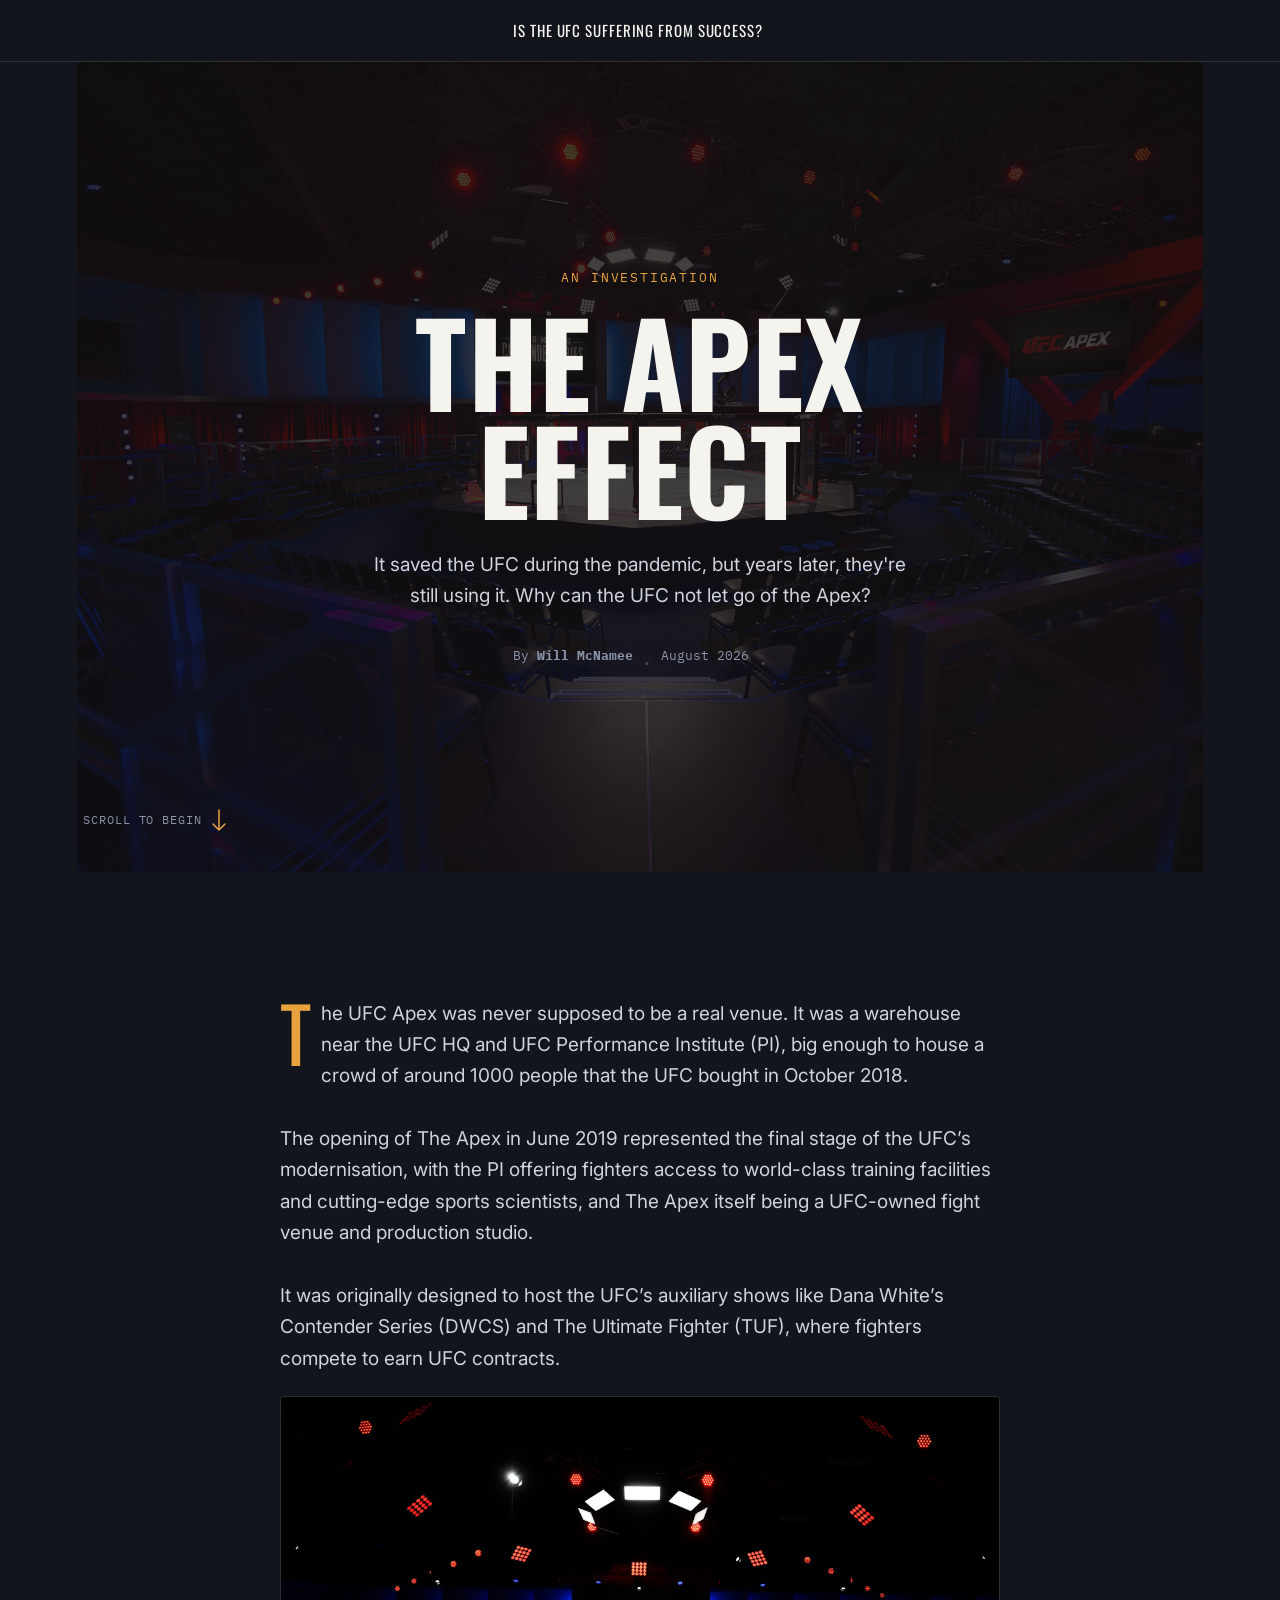
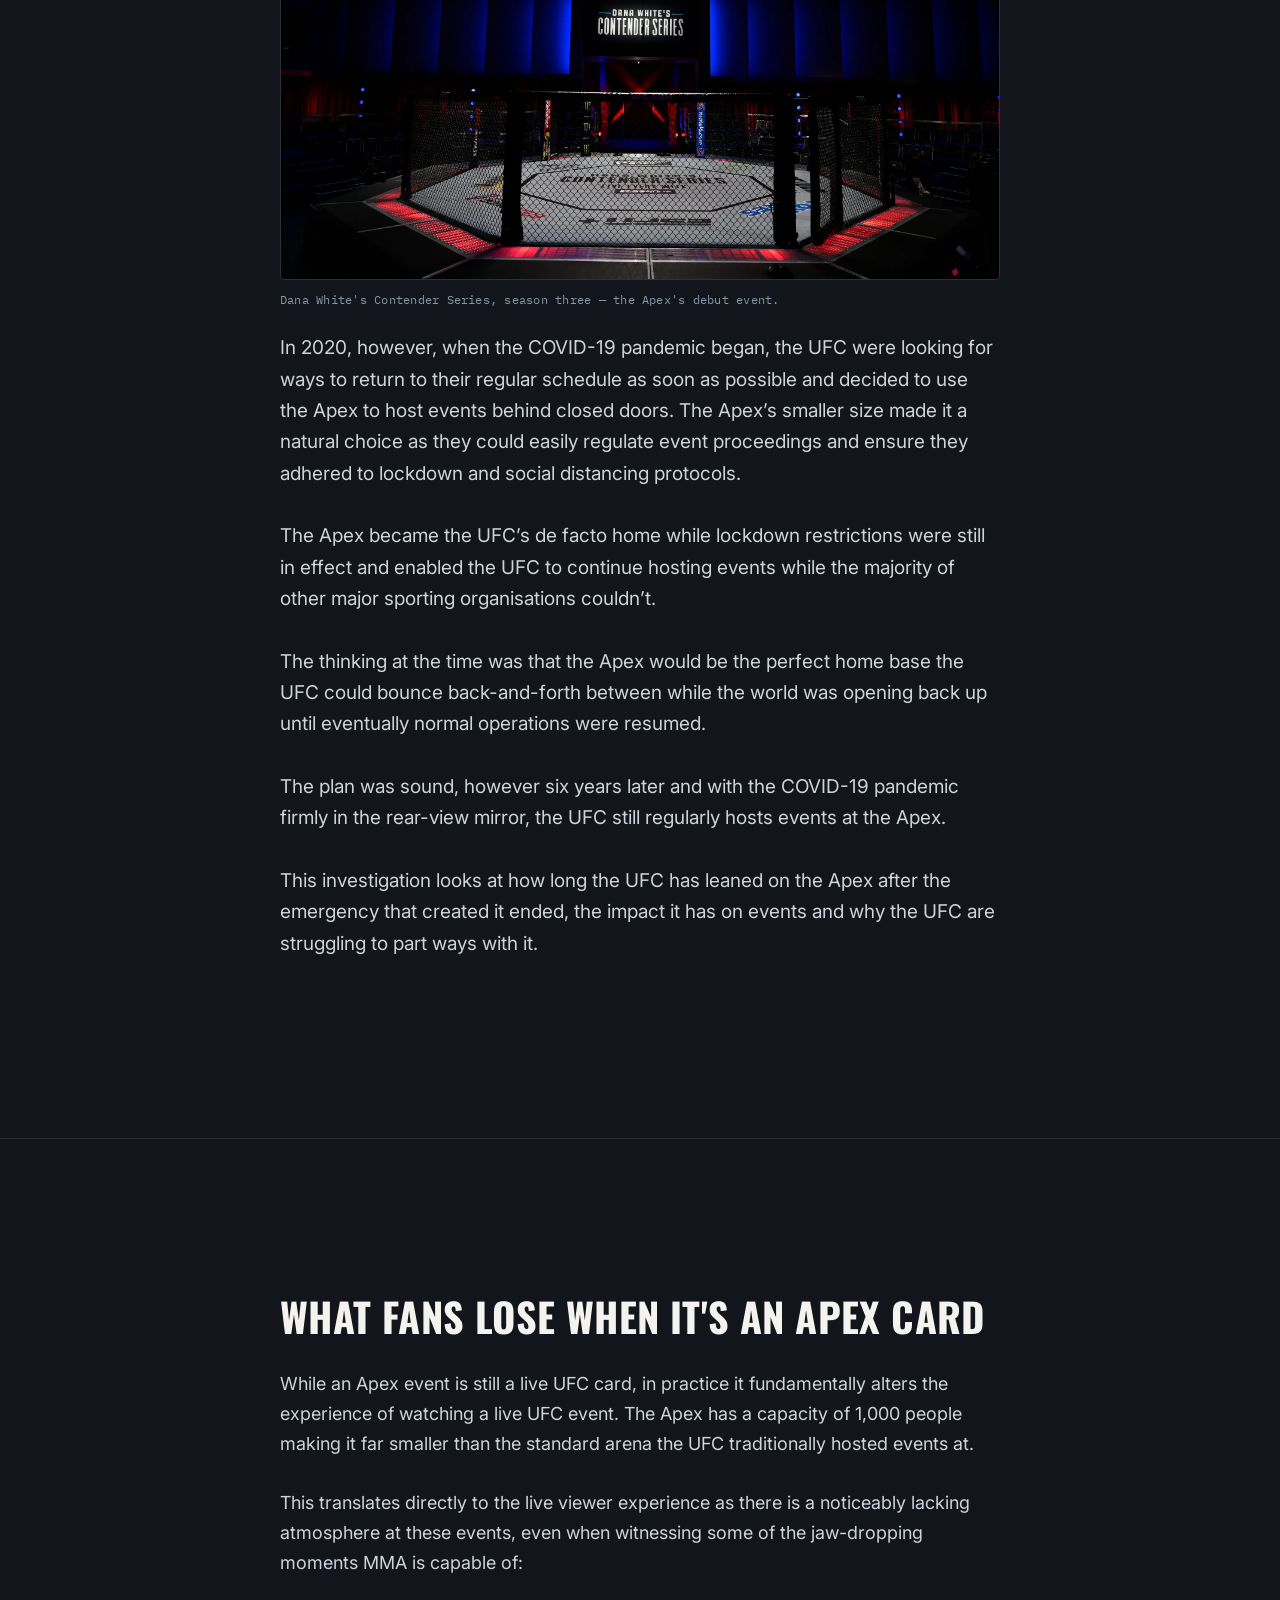
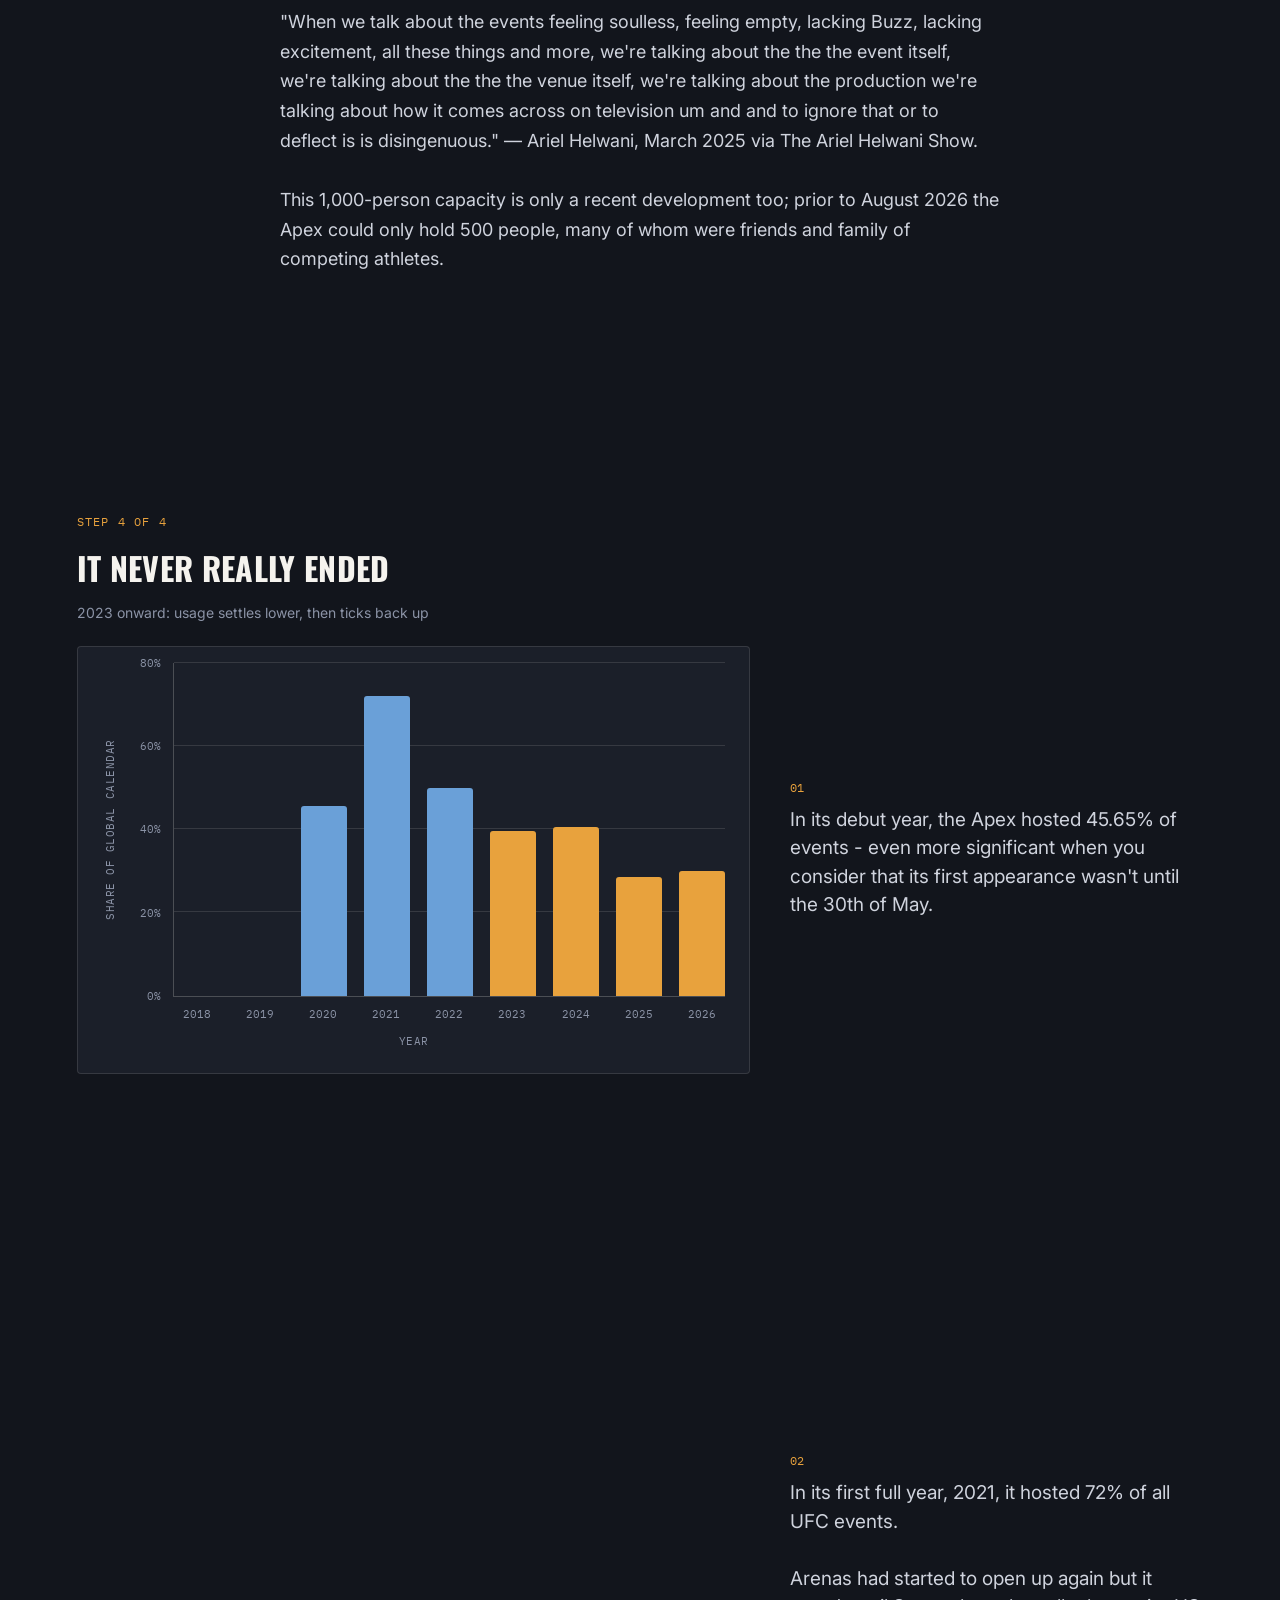
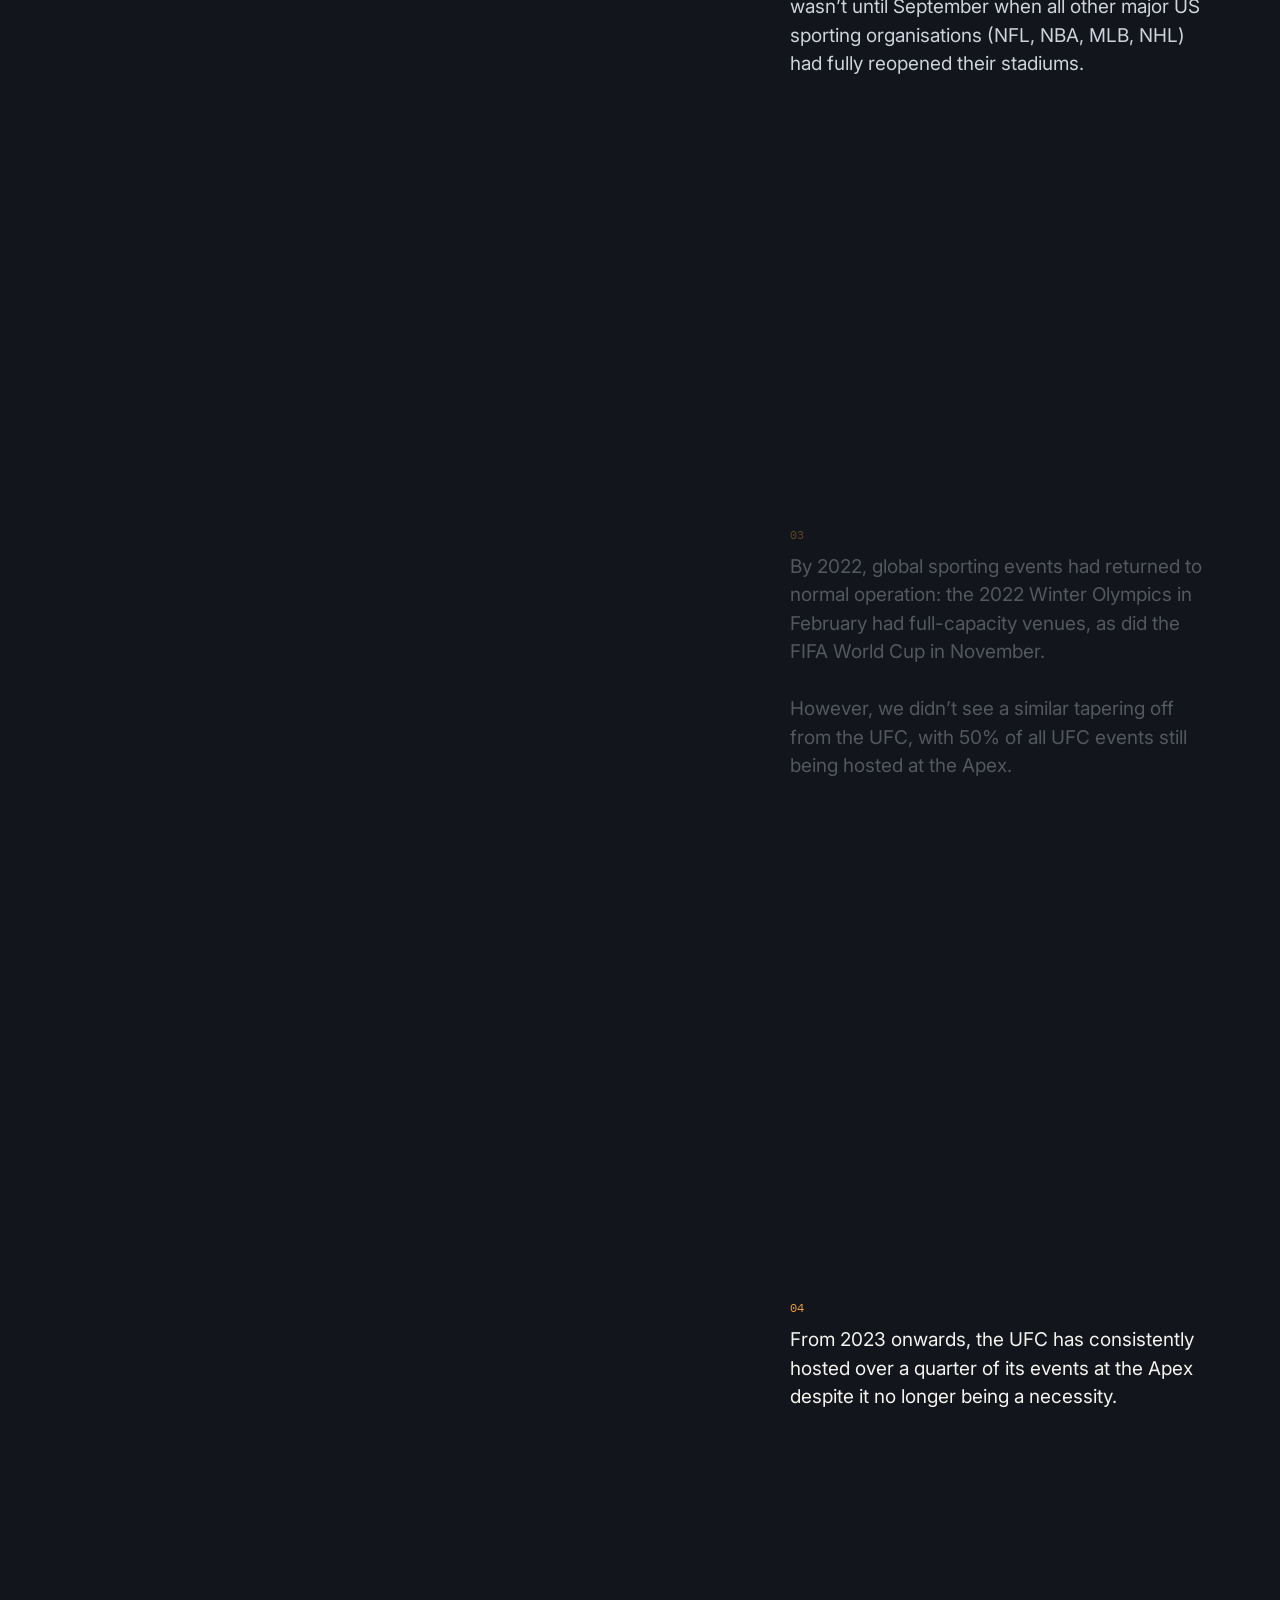
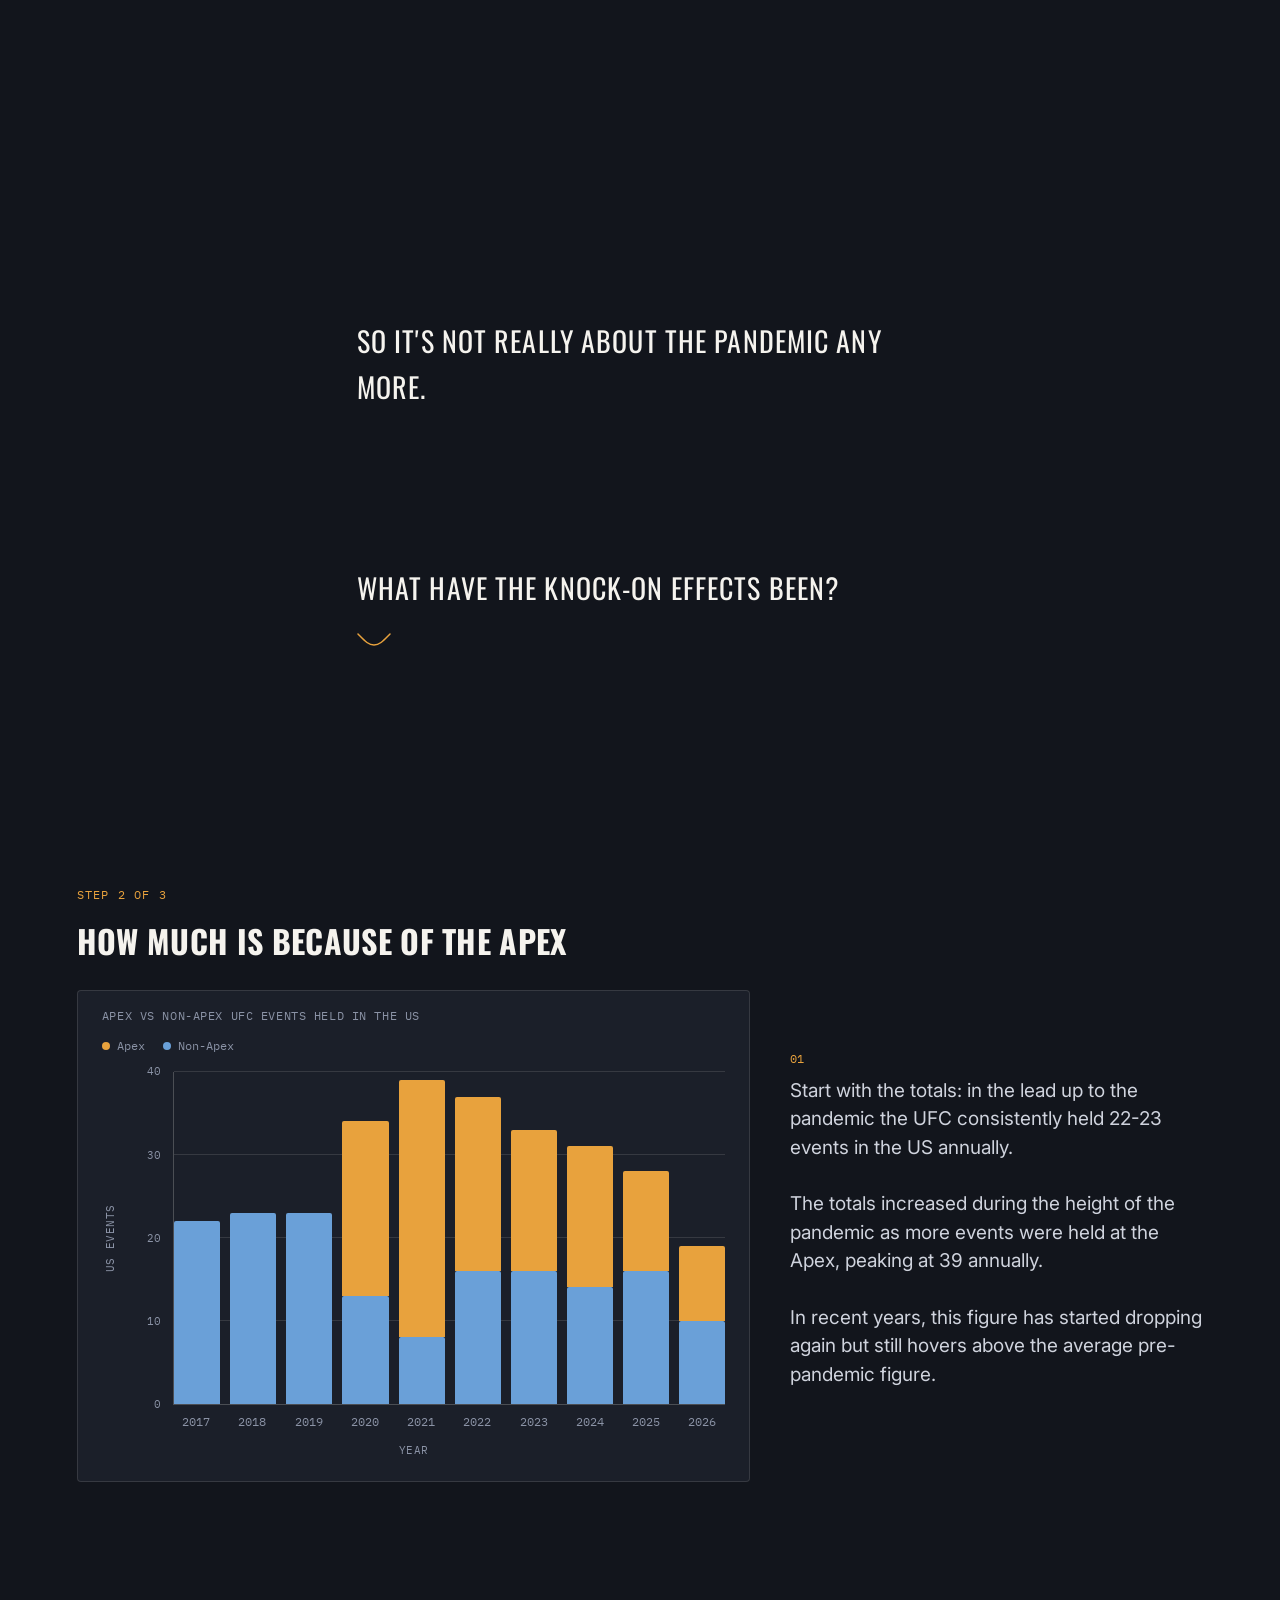
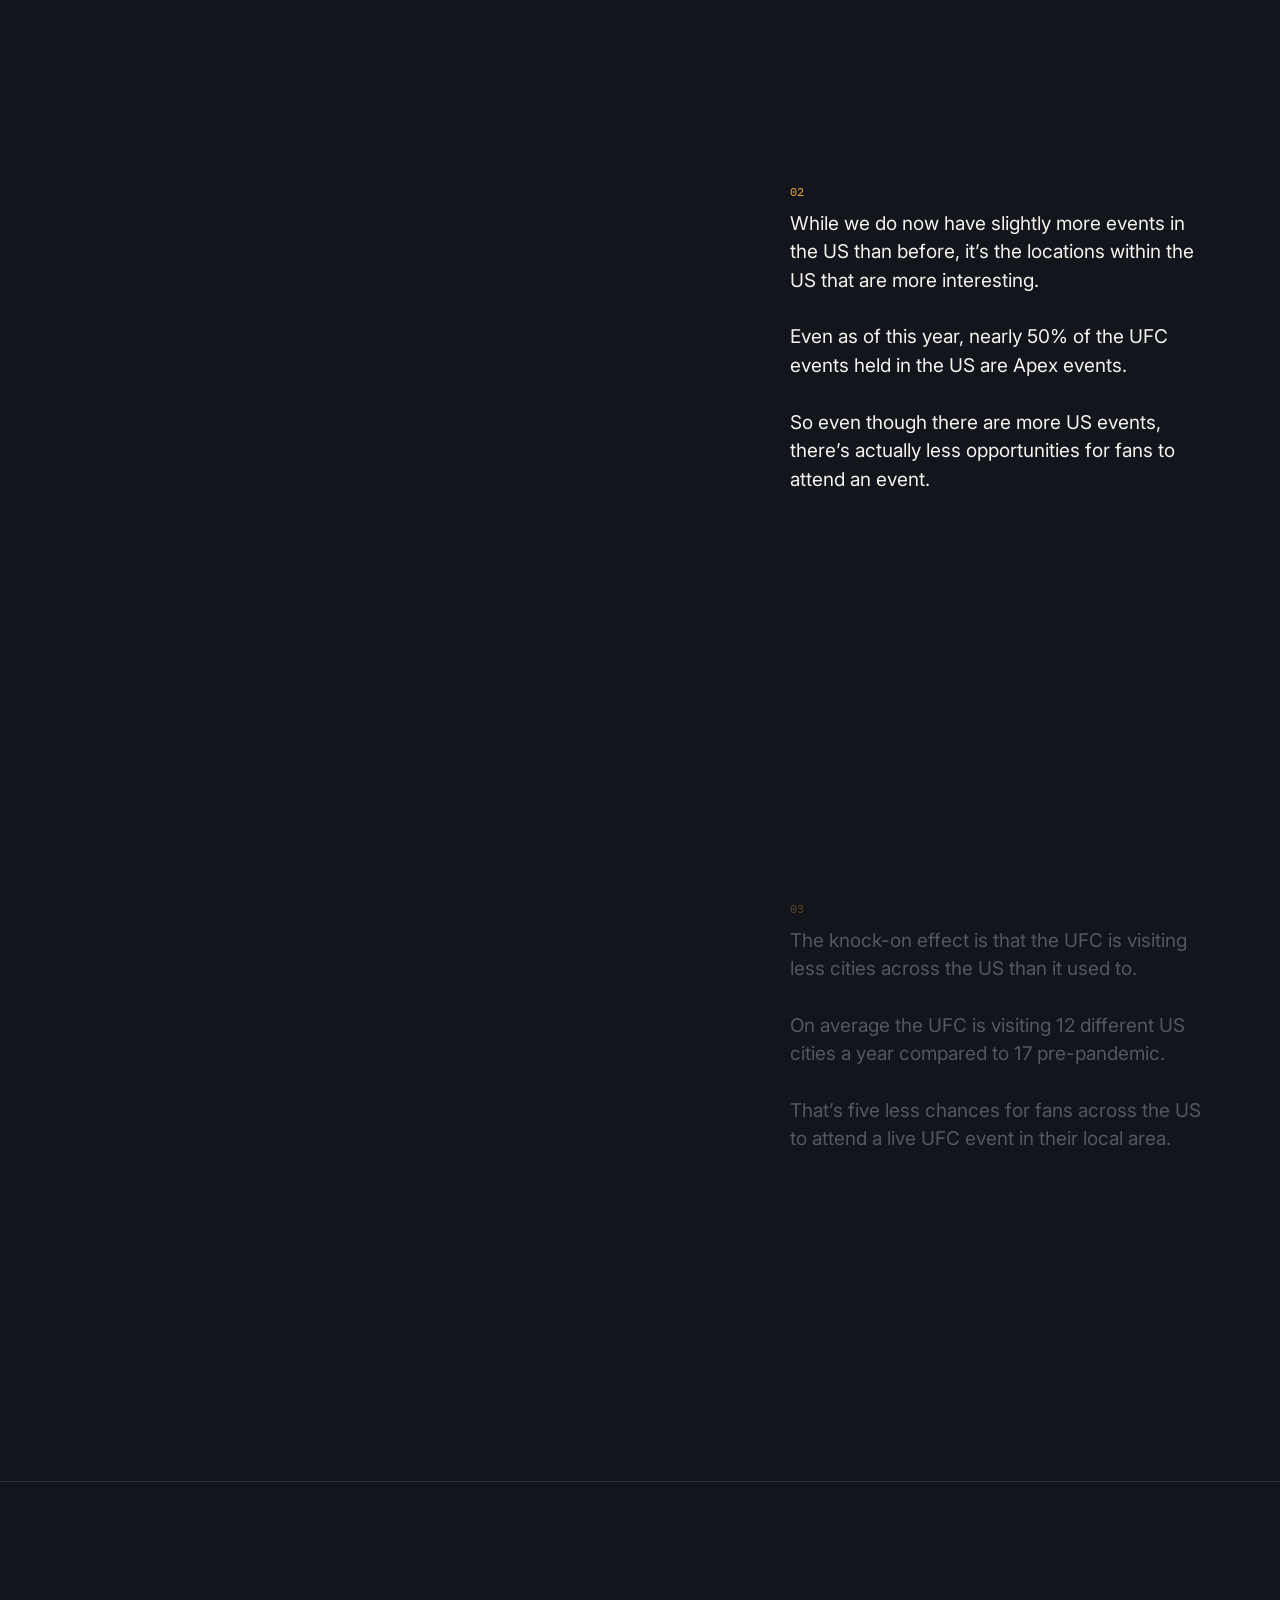
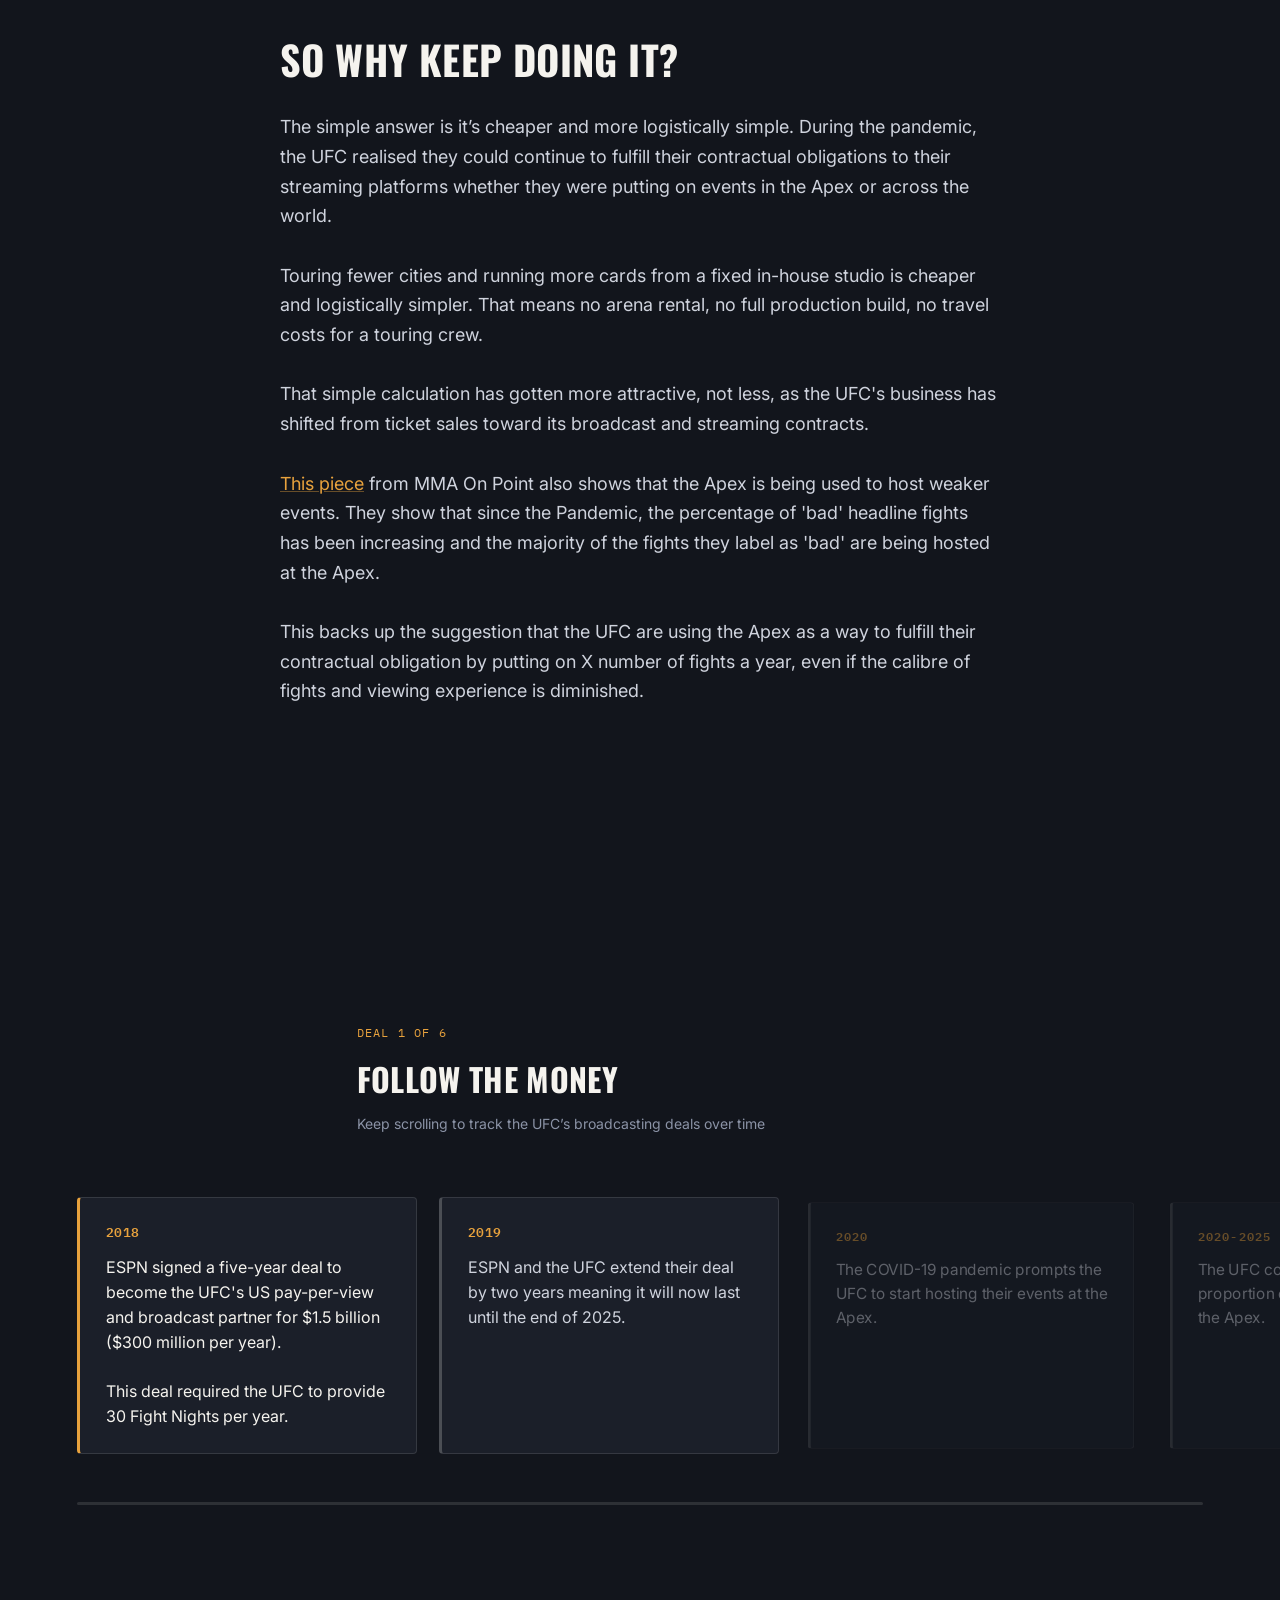
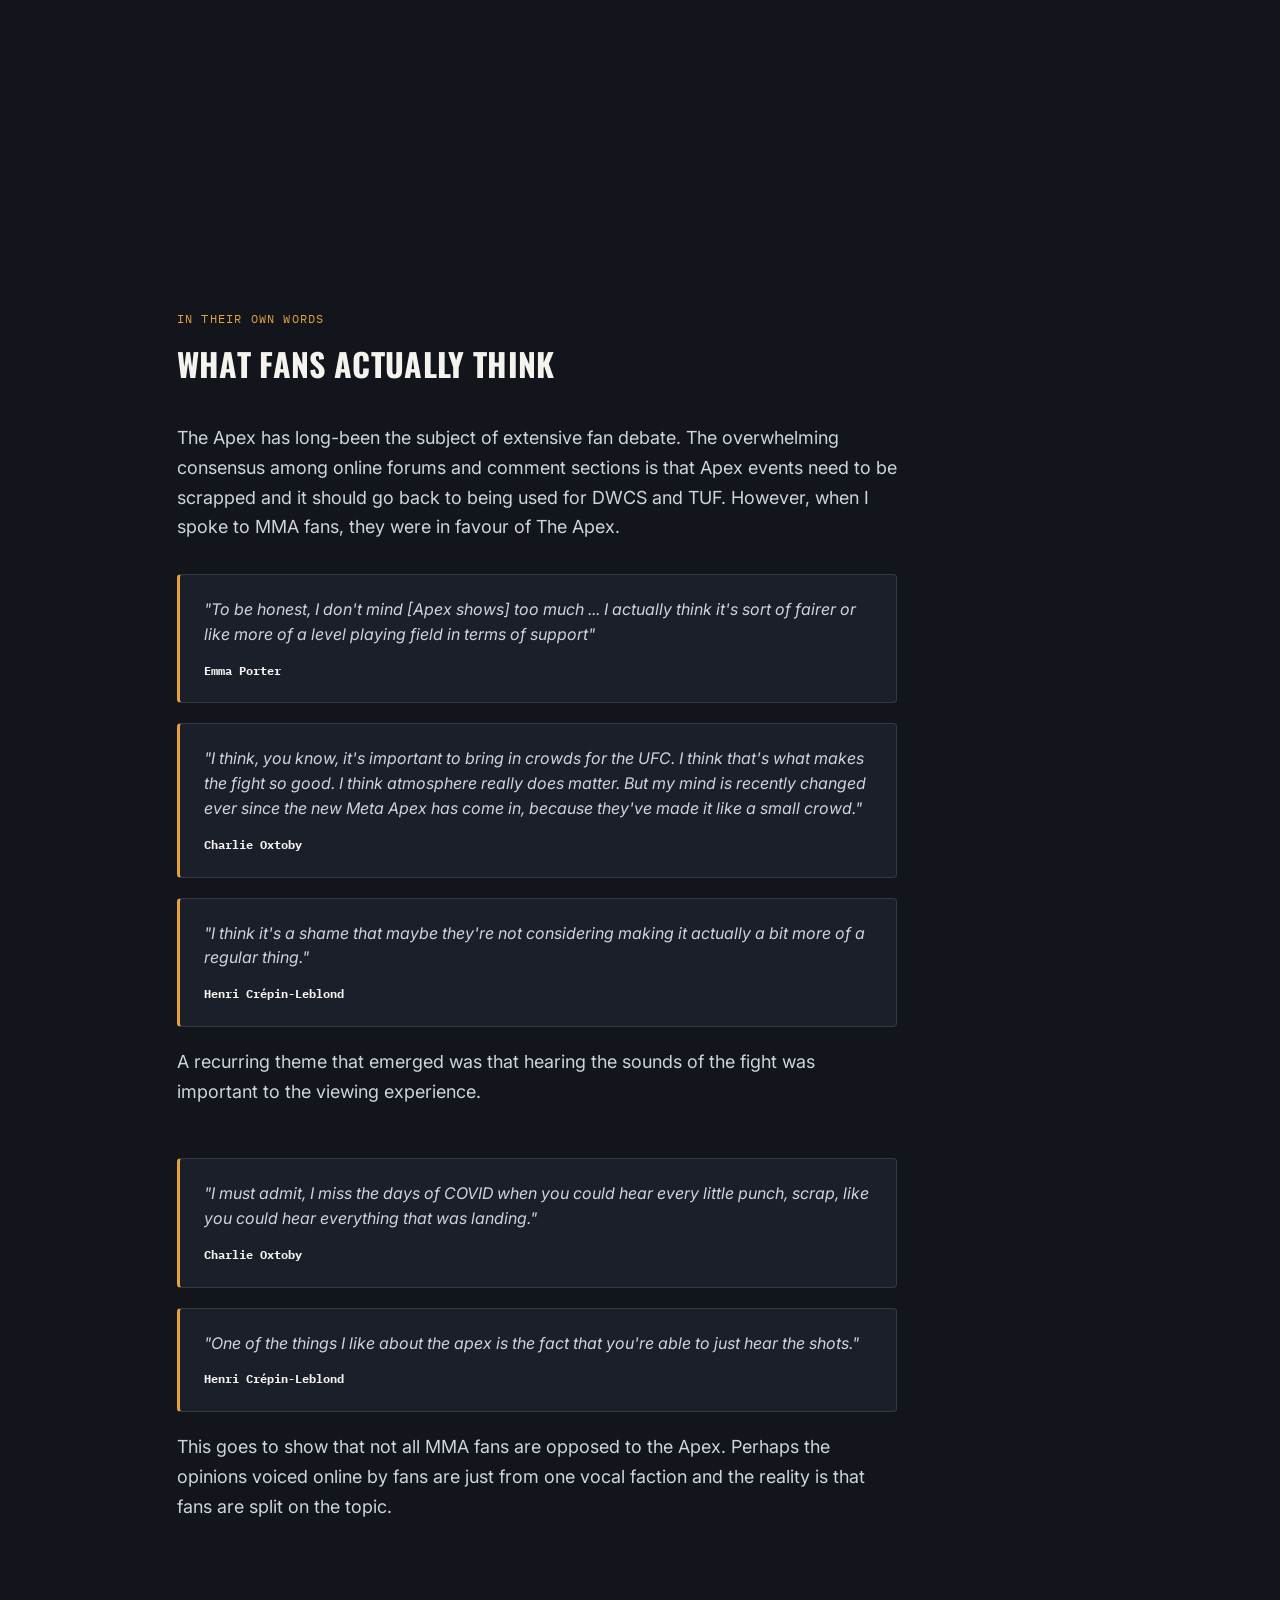
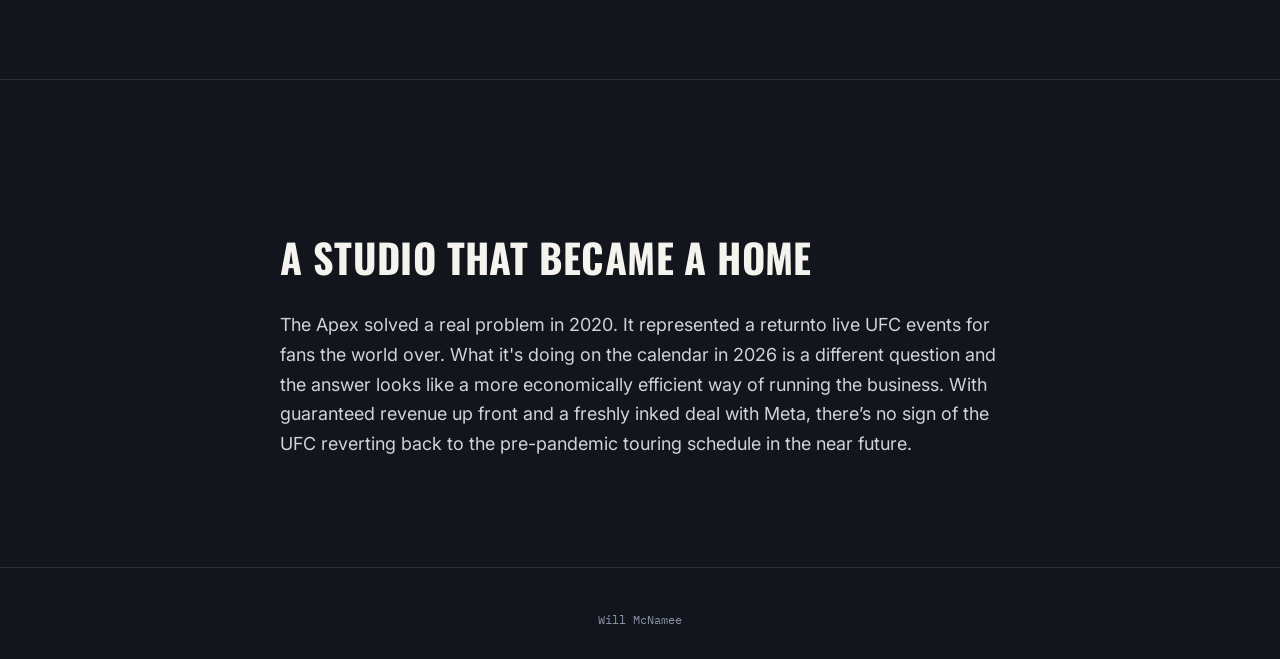
==== Apex/index.html @ 30c7249d "Tidied up copy, quotes and graph formatting" ====
<!DOCTYPE html>
<html lang="en">
<head>
<meta charset="UTF-8">
<meta name="viewport" content="width=device-width, initial-scale=1.0">
<title>The Apex Effect — Why the UFC Still Won't Leave Vegas</title>
<meta name="description" content="An investigation into the UFC's continued reliance on its Apex facility, the rise of Las Vegas hosting, and who gets left out.">

<!-- ============================================================
  PROTOTYPE NOTICE
  The Apex usage chart, the "US events aren't growing" / Las Vegas
  share / distinct-cities charts, and the events-hosted figures in
  the nationalities chart are REAL, pulled directly from
  Apex_research_-_Summary.csv (see script.js DATA NOTE for exact
  provenance of each figure). Everything else — capacity stats,
  the streaming-deal timeline, champion nationalities/roster, and
  every fan quote — is still PLACEHOLDER and flagged inline.
============================================================= -->

<link rel="preconnect" href="https://fonts.googleapis.com">
<link rel="preconnect" href="https://fonts.gstatic.com" crossorigin>
<link href="https://fonts.googleapis.com/css2?family=Oswald:wght@400;500;600;700&family=Inter:wght@400;500;600;700&family=IBM+Plex+Mono:wght@400;500;600&display=swap" rel="stylesheet">

<link rel="stylesheet" href="styles.css">
</head>
<body>



<header class="masthead">
  <div class="masthead__title">Is the UFC suffering from success?&nbsp;</div>
</header>

<!-- ============================================================
     HERO
============================================================= -->
<section class="hero">
  <div class="hero__content">
    <p class="eyebrow">An investigation</p>
    <h1 class="hero__headline">The Apex<br>Effect</h1>
    <p class="hero__deck">
      It saved the UFC during the pandemic, but years later, they're still using
       it. Why can the UFC not let go of the Apex?
    </p>
    <div class="hero__byline">
      <span>By <strong>Will McNamee</strong></span>
      <span class="dot">•</span>
      <span>August 2026</span>
      <span class="dot">•</span>
    </div>
  </div>
  <button class="scroll-cue" id="scrollCue" aria-label="Scroll to begin the story">
    <span>Scroll to begin</span>
    <svg width="14" height="22" viewBox="0 0 14 22" fill="none"><path d="M7 1v20M1 15l6 6 6-6" stroke="currentColor" stroke-width="1.5" stroke-linecap="round" stroke-linejoin="round"/></svg>
  </button>
</section>

<!-- ============================================================
     LEDE — ORIGIN + CONTINUED USE
============================================================= -->
<section class="lede">
  <div class="lede__col">
    <p class="lede__drop">
      <span class="drop-cap">T</span>he UFC Apex was never supposed to be a real venue. It was a warehouse near the UFC HQ 
      and UFC Performance Institute (PI), big enough to house a crowd of around 1000 people that the UFC bought in 
      October 2018.<br><br>
      
      The opening of The Apex in June 2019 represented the final stage of the UFC’s modernisation, with the PI offering 
      fighters access to world-class training facilities and cutting-edge sports scientists, and The Apex itself being 
      a UFC-owned fight venue and production studio. 
      
      <br><br>It was originally designed to host the UFC’s auxiliary shows like 
      Dana White’s Contender Series (DWCS) and The Ultimate Fighter (TUF), where fighters compete to earn UFC contracts.
    </p>
    <figure class="lede__figure">
      <img src="Images/DWCS Season 3.png" alt="Dana White's Contender Series season three, hosted at the newly opened UFC Apex." loading="lazy">
      <figcaption>Dana White's Contender Series, season three — the Apex's debut event.</figcaption>
    </figure>
    <p>
      In 2020, however, when the COVID-19 pandemic began, the UFC were looking for ways to return to their regular 
      schedule as soon as possible and decided to use the Apex to host events behind closed doors. The Apex’s smaller 
      size made it a natural choice as they could easily regulate event proceedings and ensure they adhered to lockdown 
      and social distancing protocols.<br><br> 

      The Apex became the UFC’s de facto home while lockdown restrictions were still in effect and enabled the UFC to 
      continue hosting events while the majority of other major sporting organisations couldn’t.<br><br> 

      The thinking at the time was that the Apex would be the perfect home base the UFC could bounce back-and-forth 
      between while the world was opening back up until eventually normal operations were resumed.<br><br> 

      The plan was sound, however six years later and with the COVID-19 pandemic firmly in the rear-view mirror, the 
      UFC still regularly hosts events at the Apex.<br><br> 

      This investigation looks at how long the UFC has leaned on the Apex after the emergency that created it ended, 
      the impact it has on events and why the UFC are struggling to part ways with it.<br><br> 


    </p>
  </div>
</section>

<!-- ============================================================
     WHAT'S SO BAD ABOUT THE APEX (FOR FANS)
============================================================= -->
<section class="outro">
  <div class="outro__col">
    <h2 class="outro__title">What fans lose when it's an Apex card</h2>
    <p>
      While an Apex event is still a live UFC card, in practice it fundamentally alters the experience of watching a 
      live UFC event. The Apex has a capacity of 1,000 people making it far smaller than the standard arena the UFC
      traditionally hosted events at.<br><br>

      This translates directly to the live viewer
      experience as there is a noticeably lacking atmosphere at these events, even
      when witnessing some of the jaw-dropping moments MMA is capable of:<br><br>

      "When we talk about the events feeling soulless, feeling empty, lacking Buzz, lacking excitement, all these 
      things and more, we're talking about the the the event itself, we're talking about the the the venue itself, 
      we're talking about the production we're talking about how it comes across on television um and and to ignore that 
      or to deflect is is disingenuous." — Ariel Helwani, March 2025 via The Ariel Helwani Show.

      <br><br>This 1,000-person capacity is only a recent development too; prior to August 2026 the
      Apex could only hold 500 people, many of whom were friends and family of competing athletes.

    </p>
  </div>
</section>

<!-- ============================================================
     SCROLLYTELLING A — APEX USAGE SINCE 2020
============================================================= -->
<section class="apexstory" id="apexstory">
  <div class="apexstory__sticky">
    <div class="apexstory__stage">
      <div class="stage__header">
        <p class="stage__label" id="apexStageLabel">Step 1 of 3</p>
        <h2 class="stage__title" id="apexStageTitle">Built for an emergency</h2>
        <p class="stage__sub" id="apexStageSub">Apex events as a share of the entire global UFC calendar, 2018–2026</p>
      </div>

      <div class="axisChart" id="apexChart" role="img" aria-label="Bar chart of Apex's share of the global UFC calendar per year, 2018 to 2026"></div>
    </div>
  </div>

  <div class="apexstory__steps">
    <div class="step" data-step="0">
      <p class="step__num">01</p>
      <p class="step__text">In its debut year, the Apex hosted 45.65% of events - even more significant when you consider 
        that its first appearance wasn't until the 30th of May.<br><br>
</p>
    </div>
    <div class="step" data-step="1">
      <p class="step__num">02</p>
      <p class="step__text">In its first full year, 2021, it hosted 72% of all UFC events.<br><br>
        
        Arenas had started to open up again but it wasn’t until September when all other major US sporting organisations 
        (NFL, NBA, MLB, NHL) had fully reopened their stadiums. </p>
    </div>
    <div class="step" data-step="2">
      <p class="step__num">03</p>
      <p class="step__text">By 2022, global sporting events had returned to normal operation: the 2022 Winter Olympics 
        in February had full-capacity venues, as did the FIFA World Cup in November.<br><br>

        However, we didn’t see a similar tapering off from the UFC, with 50% of all UFC events still being hosted at 
        the Apex.<br><br>
</p>
    </div>

    <div class="step" data-step="3">
      <p class="step__num">04</p>
      <p class="step__text">From 2023 onwards, the UFC has consistently hosted over a quarter of its events at the 
        Apex despite it no longer being a necessity.<br><br>

  </div>
</section>

<!-- ============================================================
     BRIDGE — INTO LAS VEGAS EXPLANATION
============================================================= -->
<section class="bridge bridge--text">
  <p class="bridge__kicker">So it's not really about the pandemic any more.<br><br><br><br></p>
  <p class="bridge__kicker">What have the knock-on effects been?</p>

  <svg class="bridge__arrow" width="34" height="14" viewBox="0 0 34 14" fill="none" aria-hidden="true"><path d="M1 1c6 6 10 11 16 11s10-5 16-11" stroke="currentColor" stroke-width="1.5" stroke-linecap="round"/></svg>
</section>

<!-- ============================================================
     SCROLLYTELLING B — VEGAS DOMINANCE
============================================================= -->
<section class="vegasstory" id="vegasstory">
  <div class="vegasstory__sticky">
    <div class="vegasstory__stage">
      <div class="stage__header">
        <p class="stage__label" id="vegasStageLabel">Step 1 of 3</p>
        <h2 class="stage__title" id="vegasStageTitle">The influx of US events</h2>
        <p class="stage__sub" id="vegasStageSub">Total UFC events held in the US per year</p>
      </div>

      <div class="miniChart miniChart--big" id="vegasChart"></div>
    </div>
  </div>

  <div class="vegasstory__steps">
    <div class="step" data-step="0">
      <p class="step__num">01</p>
      <p class="step__text">Start with the totals: in the lead up to the pandemic the 
        UFC consistently held 22-23 events in the US annually.</p><br> 

        <p class="step__text">The totals increased during the height of the pandemic 
          as more events were held at the Apex, peaking at 39 annually.</p><br>

        <p class="step__text">In recent years, this figure has started dropping again 
          but still hovers above the average pre-pandemic figure.</p>
</p>
    </div>
    <div class="step" data-step="1">
      <p class="step__num">02</p>
      <p class="step__text">While we do now have slightly more events in the US than 
        before, it’s the locations within the US that are more interesting.</p><br>

      <p class="step__text">Even as of this year, nearly 50% of the UFC events held in 
        the US are Apex events.<br><br>
        
      </p>

      <p class="step__text">So even though there are more US events, there’s actually less opportunities for fans to 
        attend an event.</p>
    </div>
    <div class="step" data-step="2">
      <p class="step__num">03</p>
      <p class="step__text">The knock-on effect is that the UFC is visiting less cities across the US than it used to.
      </p><br>

       <p class="step__text">On average the UFC is visiting 12 different US cities a year compared to 17
         pre-pandemic.</p><br>

        <p class="step__text">That’s five less chances for fans across the US to attend a live UFC event in 
        their local area.</p><br>
    </div>
  </div>
</section>

<!-- ============================================================
     WHY IS THE UFC DOING THIS — STREAMING DEALS
============================================================= -->
<section class="outro">
  <div class="outro__col">
    <h2 class="outro__title">So why keep doing it?</h2>
    <p>
      The simple answer is it’s cheaper and more logistically simple. During the pandemic,
      the UFC realised they could continue to fulfill their contractual obligations to their
      streaming platforms whether they were putting on events in the Apex or across the
      world.<br><br>

      Touring fewer cities and running more cards from a fixed in-house studio is
      cheaper and logistically simpler. That means no arena rental, no full production build,
      no travel costs for a touring crew.<br><br>

      That simple calculation has gotten more attractive,
      not less, as the UFC's business has shifted from ticket sales toward its broadcast
      and streaming contracts.<br><br>

     <a href="https://www.youtube.com/watch?v=0psZiZEIhWo"
     target="_blank"
     rel="noopener">This piece</a> from MMA On Point also shows that the Apex is being
     used to host weaker events. They show that since the Pandemic, the percentage
     of 'bad' headline fights has been increasing and the majority of the fights they
     label as 'bad' are being hosted at the Apex.<br><br>

     This backs up the suggestion that the UFC are using the Apex as a way to fulfill
     their contractual obligation by putting on X number of fights a year, even if the
     calibre of fights and viewing experience is diminished.
    </p>
  </div>
</section>

<!-- ============================================================
     SCROLLYTELLING C — STREAMING DEAL TIMELINE (HORIZONTAL)
============================================================= -->
<section class="dealstory" id="dealstory">
  <div class="dealstory__sticky">
    <div class="dealstory__header">
      <p class="stage__label" id="dealStageLabel">Deal 1 of 6</p>
      <h2 class="stage__title">Follow the money</h2>
      <p class="stage__sub">Keep scrolling to track the UFC’s broadcasting deals over time</p>
    </div>
    <div class="dealTrack__viewport">
      <div class="dealTrack" id="dealTrack"></div>
    </div>
    <div class="dealTrack__progress" aria-hidden="true">
      <span class="dealTrack__progressFill" id="dealProgressFill"></span>
    </div>
  </div>
</section>

<!-- ============================================================
     FAN INTERVIEWS
============================================================= -->
<section class="voxpop">
  <div class="voxpop__header">
    <p class="stage__label">In their own words</p>
    <h2 class="stage__title">What fans actually think</h2>
  </div>

  <p class="voxpop__intro">
    The Apex has long-been the subject of extensive fan debate. The overwhelming consensus among online forums and comment 
    sections is that Apex events need to be scrapped and it should go back to being used for DWCS and TUF. However, 
    when I spoke to MMA fans, they were in favour of The Apex.
  </p>

  <div class="voxpop__grid">
    <blockquote class="quoteCard">
      <p> "To be honest, I don't mind [Apex shows] too much ... I actually think it's sort of fairer or like more
        of a level playing field in terms of support" </p>
      <footer><strong>Emma Porter</strong></footer>
    </blockquote>

    <blockquote class="quoteCard">
      <p> "I think, you know, it's important to bring in crowds for the UFC. I think that's what makes the fight so good. I think atmosphere really does matter. But my
        mind is recently changed ever since the new Meta Apex has come in, because they've made it like a small crowd."</p>
      <footer><strong>Charlie Oxtoby</strong></footer>
    </blockquote>

    <blockquote class="quoteCard">
      <p>"I think it's a shame that maybe they're not considering making it actually a bit more of a regular thing."</p>
      <footer><strong>Henri Crépin-Leblond</strong></footer>
    </blockquote>

    <p class="voxpop__intro">
      A recurring theme that emerged was that hearing the sounds of the fight was important to the viewing experience.
    </p>

        <blockquote class="quoteCard">
      <p> "I must admit, I miss the days of COVID when you could hear every little punch, scrap, like you could hear everything that was landing."</p>
      <footer><strong>Charlie Oxtoby</strong></footer>
    </blockquote>

    <blockquote class="quoteCard">
      <p>"One of the things I like about the apex is the fact that you're able to just hear the shots."</p>
      <footer><strong>Henri Crépin-Leblond</strong></footer>
    </blockquote>

     <p class="voxpop__intro">
    This goes to show that not all MMA fans are opposed to the Apex. Perhaps the opinions voiced online by fans are just 
    from one vocal faction and the reality is that fans are split on the topic.
    </p>

  </div>
</section>

<!-- ============================================================
     OUTRO
============================================================= -->
<section class="outro">
  <div class="outro__col">
    <h2 class="outro__title">A studio that became a home</h2>
    <p>
      The Apex solved a real problem in 2020. It represented a returnto live UFC events for fans the world over. What 
      it's doing on the calendar in 2026 is a different question and the answer looks like a more economically efficient 
      way of running the business. With guaranteed revenue up front and a freshly inked deal with Meta, there’s no sign 
      of the UFC reverting back to the pre-pandemic touring schedule in the near future. 
    </p>

  </div>
</section>

<footer class="footer">
  <p>Will McNamee</p>
</footer>

<script src="script.js"></script>
</body>
</html>
---- Apex/styles.css ----
/* ============================================================
   TOKENS — shared across the Fight Desk dossier series
============================================================= */
:root{
  --canvas: #12151c;
  --surface: #1b1f29;
  --surface-2: #232838;
  --paper: #ece6d8;
  --ink: #f5f3ee;
  --ink-dim: #cfd3dd;
  --muted: #8b93a6;
  --line: rgba(245,243,238,0.12);
  --line-strong: rgba(245,243,238,0.22);

  --amber: #e8a23d;
  --green: #4c9a6a;
  --crimson: #c1392b;
  --paleblue: #6aa0d8;

  --font-display: 'Oswald', 'Arial Narrow', sans-serif;
  --font-body: 'Inter', system-ui, sans-serif;
  --font-mono: 'IBM Plex Mono', 'SFMono-Regular', monospace;

  --container: 720px;
  --wide: 1080px;
}

*, *::before, *::after{ box-sizing: border-box; }

html{ scroll-behavior: smooth; }
@media (prefers-reduced-motion: reduce){
  html{ scroll-behavior: auto; }
  *, *::before, *::after{ animation-duration: 0.001ms !important; animation-iteration-count: 1 !important; transition-duration: 0.001ms !important; }
}

body{
  margin:0; background: var(--canvas); color: var(--ink);
  font-family: var(--font-body); font-size: 17px; line-height: 1.65;
  -webkit-font-smoothing: antialiased;
}

a{ color: var(--amber); text-decoration-color: rgba(232,162,61,0.4); }
a:hover{ text-decoration-color: currentColor; }
::selection{ background: var(--amber); color: #14171f; }
:focus-visible{ outline: 2px solid var(--amber); outline-offset: 3px; }
h1,h2,h3{ font-family: var(--font-display); text-transform: uppercase; letter-spacing: 0.01em; margin: 0; }

/* ============================================================
   BUILD BANNER / MASTHEAD
============================================================= */
.build-banner{
  position: sticky; top:0; z-index: 200;
  background: var(--amber); color:#1a1400;
  font-family: var(--font-mono); font-size: 12px; letter-spacing: 0.04em;
  text-align:center; padding: 6px 10px;
}
.masthead{
  display:flex; align-items:center; justify-content: center;
  padding: 18px clamp(20px, 5vw, 56px);
  border-bottom: 1px solid var(--line);
  font-family: var(--font-mono); font-size: 12px; letter-spacing: 0.08em;
  text-transform: uppercase; color: var(--muted);
}
.masthead__title{ font-family: var(--font-display); font-size: 15px; color: var(--ink); letter-spacing: 0.06em; }

/* ============================================================
   HERO
============================================================= */
.hero{
  position: relative; height: 90vh;
  display:flex; flex-direction: column; justify-content: center;
  padding: 8vh clamp(20px, 6vw, 80px); overflow: hidden; isolation: isolate;
}
.hero::before{
  content:""; position:absolute; top:0; bottom:0;
  left: clamp(20px, 6vw, 80px); right: clamp(20px, 6vw, 80px);
  z-index: -1;
  background:
    linear-gradient(rgba(18,15,15,0.8), rgba(18,15,15,0.8)),
    url('Images/Apex.png');
  background-size: cover;
  background-position: center;
  background-repeat: no-repeat;
}
.hero__content{
  display:flex; flex-direction:column; align-items:center; text-align:center; margin: 0 auto;
}
.eyebrow{ font-family: var(--font-mono); font-size: 13px; letter-spacing: 0.14em; text-transform: uppercase; color: var(--amber); margin: 0 0 18px; }
.hero__headline{ font-size: clamp(48px, 9vw, 118px); line-height: 0.94; font-weight: 700; max-width: 900px; }
.hero__deck{ max-width: 540px; font-size: 19px; color: var(--ink-dim); margin: 26px auto 0; }
.hero__byline{ margin-top: 34px; font-family: var(--font-mono); font-size: 13px; color: var(--muted); display:flex; gap: 10px; align-items:center; justify-content:center; }
.hero__byline .dot{ color: var(--line-strong); }
.scroll-cue{
  position: absolute; left: clamp(20px, 6vw, 80px); bottom: 40px;
  display:flex; align-items:center; gap: 10px; background:none; border:none;
  color: var(--muted); font-family: var(--font-mono); font-size: 12px;
  letter-spacing: 0.08em; text-transform: uppercase; cursor: pointer;
  animation: bob 2.2s ease-in-out infinite;
}
.scroll-cue svg{ color: var(--amber); }
@keyframes bob{ 0%,100%{ transform: translateY(0); } 50%{ transform: translateY(6px); } }

/* ============================================================
   LEDE
============================================================= */
.lede{ padding: 14vh clamp(20px, 6vw, 80px); display:flex; justify-content:center; }
.lede__col{ max-width: var(--container); }
.lede__tag{
  font-family: var(--font-mono) !important; font-size: 11px !important;
  color: var(--crimson) !important; text-transform: uppercase;
  letter-spacing: 0.06em; margin: 0 0 14px !important;
}
.lede p{ font-size: 19px; color: var(--ink-dim); margin: 0 0 22px; }
.drop-cap{ float:left; font-family: var(--font-display); font-size: 76px; line-height: 0.8; color: var(--amber); padding-right: 10px; margin-top: 4px; }

.lede__figure{ margin: 0 0 22px; }
.lede__figure img{ width:100%; display:block; border-radius: 4px; border: 1px solid var(--line); }
.lede__figure figcaption{
  font-family: var(--font-mono); font-size: 12px; color: var(--muted);
  letter-spacing: 0.02em; margin-top: 10px;
}

.statRow{ display:flex; gap: 16px; flex-wrap: wrap; margin-top: 20px; }
.statRow__card{
  flex: 1 1 160px; background: var(--surface-2); border: 1px solid var(--line);
  border-radius: 4px; padding: 16px 18px; font-family: var(--font-mono);
}
.statRow__card b{ display:block; font-size: 26px; color: var(--amber); }
.statRow__card span{ display:block; font-size: 12px; color: var(--muted); margin-top: 6px; text-transform: uppercase; letter-spacing: 0.04em; }

/* ============================================================
   CHART TOOLTIP (shared by every bar chart)
============================================================= */
.chartTooltip{
  position: fixed; z-index: 500; pointer-events: none;
  background: var(--surface-2); border: 1px solid var(--line-strong);
  border-radius: 6px; padding: 10px 12px;
  box-shadow: 0 8px 24px rgba(0,0,0,0.4);
  font-family: var(--font-mono); max-width: 230px;
  opacity: 0; transform: translateY(4px);
  transition: opacity 0.12s ease, transform 0.12s ease;
}
.chartTooltip.is-visible{ opacity: 1; transform: translateY(0); }
.chartTooltip__title{
  font-size: 11px; letter-spacing: 0.05em; text-transform: uppercase;
  color: var(--muted); margin-bottom: 6px;
}
.chartTooltip__row{ display:flex; align-items: baseline; gap: 8px; margin: 3px 0; }
.chartTooltip__value{ font-weight: 600; color: var(--ink); font-size: 13px; }
.chartTooltip__label{ color: var(--ink-dim); font-size: 11px; }
.chartTooltip__note{ margin-top: 6px; padding-top: 6px; border-top: 1px solid var(--line); font-size: 10.5px; color: var(--amber); }

/* ============================================================
   SHARED: sticky stage header / steps
============================================================= */
.stage__label{ font-family: var(--font-mono); font-size: 12px; letter-spacing: 0.1em; color: var(--amber); text-transform: uppercase; margin: 0 0 10px; }
.stage__title{ font-size: clamp(24px,3vw,32px); margin-bottom: 6px; }
.stage__sub{ color: var(--muted); font-size: 14px; margin: 0 0 22px; }

.legend{ display:flex; flex-wrap: wrap; gap: 18px; margin-top: 18px; font-family: var(--font-mono); font-size: 12px; color: var(--muted); }
.legend__item{ display:flex; align-items:center; gap:7px; }
.dot{ width:8px; height:8px; border-radius:50%; display:inline-block; }
.dot--green{ background: var(--green); }
.dot--crimson{ background: var(--crimson); }
.dot--amber{ background: var(--amber); }
.dot--muted{ background: var(--muted); }
.dot--paleblue{ background: var(--paleblue); }

/* ============================================================
   AXIS BAR CHART (Apex usage) â€” real y-axis of event counts,
   sized to match the Vegas dominance chart below it
============================================================= */
.axisChart{
  border: 1px solid var(--line); border-radius: 4px; background: var(--surface);
  padding: 16px clamp(14px,2.4vw,24px) 12px;
}
/* Grid, not flex: the plot (row 1) and the year-label strip (row 2)
   are separate tracks so the axis lines sit exactly on the plot's
   own edges — border-left lands right of the tick numbers, and
   border-bottom lands right above the year row, instead of both
   being drawn through whatever the bottom-anchored bar+label flex
   stack happened to leave free. */
.axisChart__inner{
  display:grid;
  grid-template-columns: auto 30px 1fr;
  grid-template-rows: 1fr auto;
  column-gap: 12px;
  height: clamp(150px, 40vh, 420px);
}
.axisChart__ylabel{
  grid-column: 1; grid-row: 1;
  display:flex; align-items:center; justify-content:center;
  writing-mode: vertical-rl; transform: rotate(180deg);
  font-family: var(--font-mono); font-size: 10.5px; color: var(--muted);
  text-transform: uppercase; letter-spacing: 0.05em; white-space: nowrap;
}
.axisChart__yaxis{
  grid-column: 2; grid-row: 1;
  position: relative;
}
.axisChart__tick{
  position:absolute; left:0; right:0; transform: translateY(50%);
  font-family: var(--font-mono); font-size: 10.5px; color: var(--muted); text-align:right;
}
.axisChart__plot{
  grid-column: 3; grid-row: 1;
  position: relative; min-width: 0;
  border-left: 1px solid var(--line-strong);
  border-bottom: 1px solid var(--line-strong);
}
.axisChart__grid{ position:absolute; inset:0; }
.axisChart__gridline{ position:absolute; left:0; right:0; height:1px; background: var(--line); }
.axisChart__xaxis{
  grid-column: 3; grid-row: 2;
  padding-top: 8px;
}
.axisChart__xaxis-col{ flex: 1 1 0; display:flex; justify-content:center; }
.axisChart__xlabel{
  text-align:center; margin-top: 10px;
  font-family: var(--font-mono); font-size: 10.5px; color: var(--muted);
  text-transform: uppercase; letter-spacing: 0.05em;
}
.barChart__row{
  position: relative; z-index: 1;
  display:flex; align-items:flex-end; gap: clamp(6px, 1.4vw, 16px);
  height: 100%;
}
.barChart__col{
  flex: 1 1 0; display:flex; flex-direction: column; align-items:center;
  justify-content: flex-end; height: 100%; gap: 8px;
}
.barChart__bar{
  width: 100%; max-width: 46px; border-radius: 3px 3px 0 0;
  background: var(--amber); height: 0%; cursor: pointer;
  transition: height 0.7s cubic-bezier(.22,.9,.32,1), filter 0.15s ease, box-shadow 0.15s ease;
}
.barChart__bar--muted{ background: var(--paleblue); }
.barChart__label{ font-family: var(--font-mono); font-size: 11px; color: var(--muted); }

.barChart__bar.is-hovered,
.miniChart__bar.is-hovered{
  filter: brightness(1.2);
  box-shadow: 0 0 0 2px rgba(245,243,238,0.4);
}

/* ============================================================
   APEX USAGE SCROLLYTELLING
============================================================= */
.apexstory{
  position: relative; display:flex; gap: 40px;
  padding: 10vh clamp(20px, 6vw, 80px); max-width: 1400px; margin: 0 auto;
}
.apexstory__sticky{ flex: 1 1 62%; min-width: 0; }
.apexstory__stage{ position: sticky; top: 64px; padding: 40px 0 60px; }
.apexstory__steps{ flex: 1 1 38%; max-width: 420px; padding-top: 40px; }

.step{ min-height: 78vh; display:flex; flex-direction: column; justify-content: center; padding: 40px 0; opacity: 0.35; transition: opacity 0.4s ease; }
.step.is-active{ opacity: 1; }
.step__num{ font-family: var(--font-mono); font-size: 12px; color: var(--amber); margin: 0 0 8px; }
.step__text{ font-size: 19px; line-height: 1.5; color: var(--ink-dim); margin:0; }
.step.is-active .step__text{ color: var(--ink); }

@media (max-width: 880px){
  .apexstory, .vegasstory{ flex-direction: column; }
  .apexstory__stage, .vegasstory__stage{ position: static; padding-top: 20px; }
  .apexstory__steps, .vegasstory__steps{ max-width: none; }
  .step{ min-height: 0; padding: 20px 0; opacity:1; }
}

/* ============================================================
   BRIDGE
============================================================= */
.bridge{ text-align:center; padding: 12vh clamp(20px,6vw,80px); color: var(--muted); font-family: var(--font-display); text-transform: uppercase; font-size: clamp(18px,2.4vw,24px); letter-spacing: 0.02em; }
.bridge__arrow{ display:block; margin: 22px auto 0; color: var(--amber); }
.bridge--text{
  font-family: var(--font-body); text-transform: none; letter-spacing: normal;
  max-width: var(--container); margin: 0 auto; text-align: left;
}
.bridge--text .bridge__kicker{
  font-family: var(--font-display); text-transform: uppercase; letter-spacing: 0.04em;
  color: var(--ink); font-size: clamp(20px,2.6vw,28px); margin: 0 0 16px;
}
.bridge--text p:not(.bridge__kicker){ font-size: 18px; color: var(--ink-dim); }
.bridge--text .bridge__arrow{ margin-left: 0; }

/* ============================================================
   VEGAS DOMINANCE SCROLLYTELLING (mini charts)
============================================================= */
.vegasstory{
  position: relative; display:flex; gap: 40px;
  padding: 10vh clamp(20px, 6vw, 80px); max-width: 1400px; margin: 0 auto;
}
.vegasstory__sticky{ flex: 1 1 62%; min-width: 0; }
.vegasstory__stage{ position: sticky; top: 64px; padding: 40px 0 60px; }
.vegasstory__steps{ flex: 1 1 38%; max-width: 420px; padding-top: 40px; }

.miniChart{
  border: 1px solid var(--line); border-radius: 4px; background: var(--surface);
  padding: 16px clamp(14px,2.4vw,24px) 12px; margin-bottom: 16px;
  opacity: 0; transform: translateY(14px);
  transition: opacity 0.5s ease, transform 0.5s ease;
}
.miniChart.is-visible{ opacity: 1; transform: translateY(0); }
.miniChart__title{ font-family: var(--font-mono); font-size: 11.5px; color: var(--muted); text-transform: uppercase; letter-spacing: 0.05em; margin: 0 0 10px; }
.miniChart__row{ position: relative; z-index: 1; display:flex; align-items:flex-end; gap: clamp(4px,1vw,10px); height: 92px; }
.miniChart__col{ flex:1 1 0; display:flex; flex-direction: column; align-items:center; justify-content: flex-end; height:100%; gap:5px; }
.miniChart__bar{ width:100%; max-width: 30px; border-radius: 2px 2px 0 0; height:0%; cursor: pointer; transition: height 0.7s cubic-bezier(.22,.9,.32,1), filter 0.15s ease, box-shadow 0.15s ease; }
.miniChart__bar--total{ background: var(--paleblue); }
.miniChart__bar--vegas{ background: var(--amber); }
.miniChart__bar--cities{ background: var(--paleblue); }
.miniChart__val{ font-family: var(--font-mono); font-size: 10px; color: var(--ink-dim); }
.miniChart__label{ font-family: var(--font-mono); font-size: 9.5px; color: var(--muted); }

/* Single big chart area that swaps content per scrollytelling step,
   sized to the combined footprint the three stacked mini charts
   used to occupy together. */
.miniChart--big{
  margin-bottom: 0;
  transition: opacity 0.25s ease, transform 0.5s ease;
}
.miniChart--big .axisChart__inner{ height: clamp(150px, 40vh, 420px); }
.miniChart--big .miniChart__row{ height: 100%; }
.miniChart--big .miniChart__bar{ max-width: 56px; }
.miniChart--big .miniChart__val{ font-size: 12px; }
.miniChart--big .miniChart__label{ font-size: 11.5px; }
.miniChart--big .legend{ margin: 0 0 16px; }

@media (max-width: 640px){
  .miniChart--big .axisChart__inner{ height: 260px; }
}

/* ============================================================
   STREAMING DEAL TIMELINE — horizontal scrollytelling
============================================================= */
.dealstory{ position: relative; }
.dealstory__sticky{
  position: sticky; top: 0; height: 100vh;
  display:flex; flex-direction: column; justify-content:center;
  overflow: hidden;
}
.dealstory__header{ max-width: var(--container); margin: 0 auto; width:100%; padding: 0 clamp(20px,6vw,80px); }

.dealTrack__viewport{ margin-top: 34px; overflow: hidden; }
.dealTrack{
  display:flex; gap: 22px;
  padding: 6px clamp(20px,6vw,80px) 26px;
  will-change: transform;
}
.dealCard{
  flex: 0 0 clamp(240px, 30vw, 340px);
  background: var(--surface); border: 1px solid var(--line); border-left: 3px solid var(--line-strong);
  border-radius: 4px; padding: 24px 26px;
  opacity: 0.4; transform: scale(0.96);
  transition: opacity 0.35s ease, transform 0.35s ease, border-color 0.35s ease;
}
.dealCard.is-active{ opacity: 1; transform: scale(1); border-left-color: var(--amber); }
.dealCard__year{ display:block; font-family: var(--font-mono); font-size: 13px; font-weight:600; color: var(--amber); letter-spacing: 0.04em; margin-bottom: 12px; }
.dealCard__text{ margin:0; font-size: 16px; line-height: 1.55; color: var(--ink-dim); }
.dealCard.is-active .dealCard__text{ color: var(--ink); }

.dealTrack__progress{
  height: 3px; background: var(--line); border-radius: 2px; overflow: hidden;
  margin: 22px clamp(20px,6vw,80px) 0;
}
.dealTrack__progressFill{ display:block; height:100%; width:0%; background: var(--amber); transition: width 0.1s linear; }

@media (max-width: 880px){
  .dealstory__sticky{ position: static; height:auto !important; padding: 8vh 0; }
  .dealTrack__viewport{ overflow-x: auto; scroll-snap-type: x proximity; -webkit-overflow-scrolling: touch; }
  .dealTrack{ transform:none !important; padding: 6px clamp(20px,6vw,40px) 26px; }
  .dealCard{ flex: 0 0 82vw; opacity:1; transform:none; scroll-snap-align: start; }
  .dealTrack__progress{ display:none; }
}

/* ============================================================
   NATIONALITIES DIVERGING BAR CHART
============================================================= */
.natstory{ padding: 6vh clamp(20px, 6vw, 80px) 14vh; max-width: var(--wide); margin: 0 auto; }
.natstory__header{ max-width: var(--container); margin-bottom: 30px; }
.natChart{
  border: 1px solid var(--line); border-radius: 4px; background: var(--surface);
  padding: 20px clamp(16px,3vw,28px);
}
.natRow{ display:grid; grid-template-columns: 130px 1fr 90px 1fr 70px; align-items:center; gap: 10px; padding: 9px 0; border-bottom: 1px solid var(--line); }
.natRow:last-child{ border-bottom: none; }
.natRow__name{ font-size: 13.5px; color: var(--ink-dim); }
.natRow__champTrack, .natRow__eventTrack{ height: 12px; background: var(--surface-2); border-radius: 3px; overflow: hidden; }
.natRow__champBar{ height:100%; width:0%; background: var(--green); transition: width 0.8s cubic-bezier(.22,.9,.32,1); }
.natRow__eventBar{ height:100%; width:0%; background: var(--crimson); transition: width 0.8s cubic-bezier(.22,.9,.32,1); }
.natRow__eventBar.is-zero{ background: var(--muted); }
.natRow__champVal{ font-family: var(--font-mono); font-size: 12px; text-align: right; color: var(--ink-dim); }
.natRow__eventVal{ font-family: var(--font-mono); font-size: 12px; color: var(--ink-dim); }
.natChart__head{ display:grid; grid-template-columns: 130px 1fr 90px 1fr 70px; gap: 10px; padding-bottom: 10px; margin-bottom: 4px; border-bottom: 1px solid var(--line-strong); }
.natChart__head span{ font-family: var(--font-mono); font-size: 10.5px; color: var(--muted); text-transform: uppercase; letter-spacing: 0.05em; }
.natstory__note{ font-family: var(--font-mono); font-size: 12px; color: var(--muted); margin-top: 14px; max-width: var(--container); }

@media (max-width: 640px){
  .natRow, .natChart__head{ grid-template-columns: 90px 1fr 60px 1fr 46px; font-size: 12px; }
}

/* ============================================================
   FAN INTERVIEWS / VOX POP
============================================================= */
.voxpop{ padding: 10vh clamp(20px,6vw,80px) 14vh; max-width: var(--wide); margin: 0 auto; }
.voxpop__header{ max-width: var(--container); margin-bottom: 32px; }
.voxpop__intro{ color: var(--ink-dim); font-size: 18px; max-width: var(--container); margin: 0 0 32px; }
.voxpop__grid{ display:grid; grid-template-columns: 1fr; gap: 20px; max-width: var(--container); }
.quoteCard{
  margin: 0; background: var(--surface); border: 1px solid var(--line); border-left: 3px solid var(--amber);
  border-radius: 4px; padding: 22px 24px;
}
.quoteCard p{ font-size: 16px; color: var(--ink-dim); line-height: 1.55; margin: 0 0 14px; font-style: italic; }
.quoteCard footer{ font-family: var(--font-mono); font-size: 12px; color: var(--muted); }
.quoteCard footer strong{ color: var(--ink); font-style: normal; }

/* ============================================================
   OUTRO
============================================================= */
.outro{ padding: 16vh clamp(20px,6vw,80px) 10vh; display:flex; justify-content:center; border-top: 1px solid var(--line); }
.outro__col{ max-width: var(--container); }
.outro__title{ font-size: clamp(28px,4vw,40px); margin-bottom: 20px; }
.outro p{ color: var(--ink-dim); font-size: 18px; }
.outro__sources{ font-family: var(--font-mono); font-size: 13px !important; color: var(--muted) !important; border-top: 1px solid var(--line); padding-top: 20px; margin-top: 30px !important; }

.footer{ text-align:center; padding: 30px; color: var(--muted); font-family: var(--font-mono); font-size: 12px; border-top: 1px solid var(--line); }


.miniChart__stack{
  width:100%;
  display:flex;
  flex-direction:column;
  justify-content:flex-end;
  overflow:hidden;
}

.miniChart__bar--apex{
  background:var(--amber);
}

.miniChart__bar--nonapex{
  background: var(--paleblue);
}
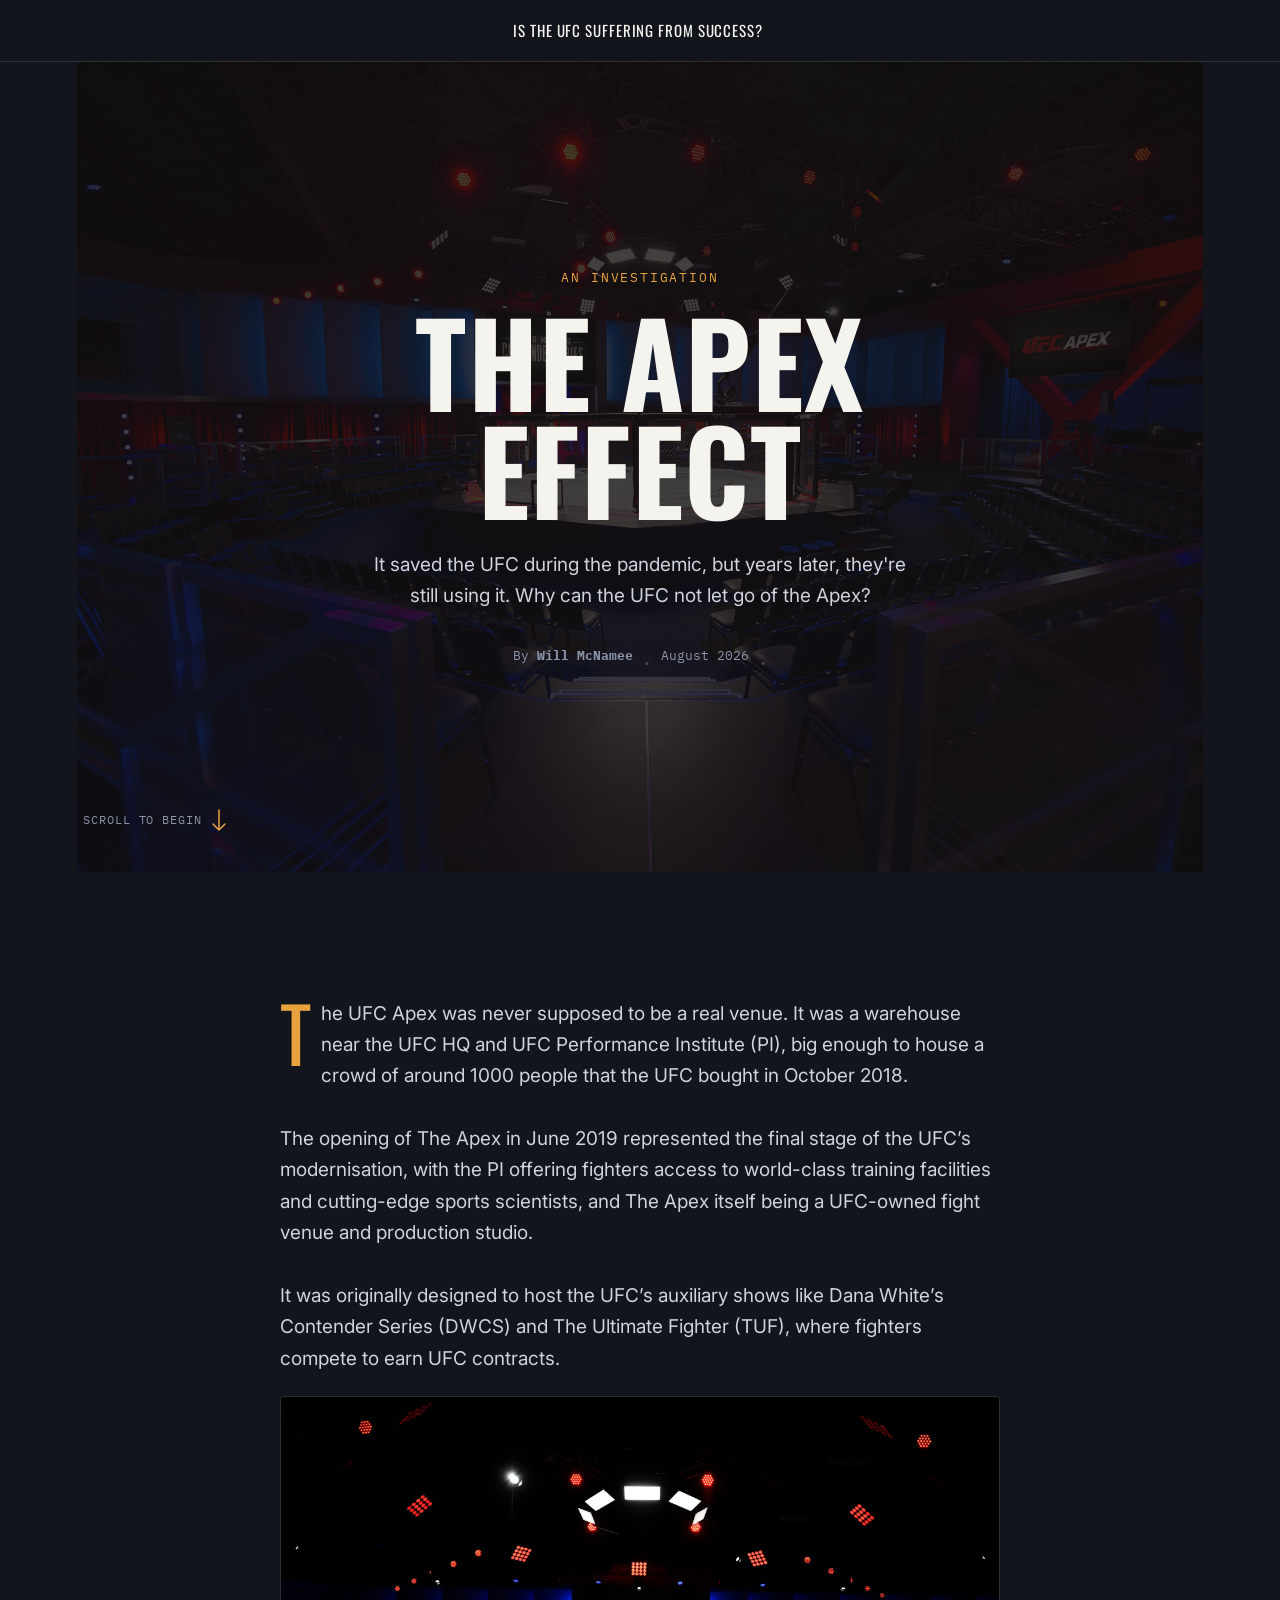
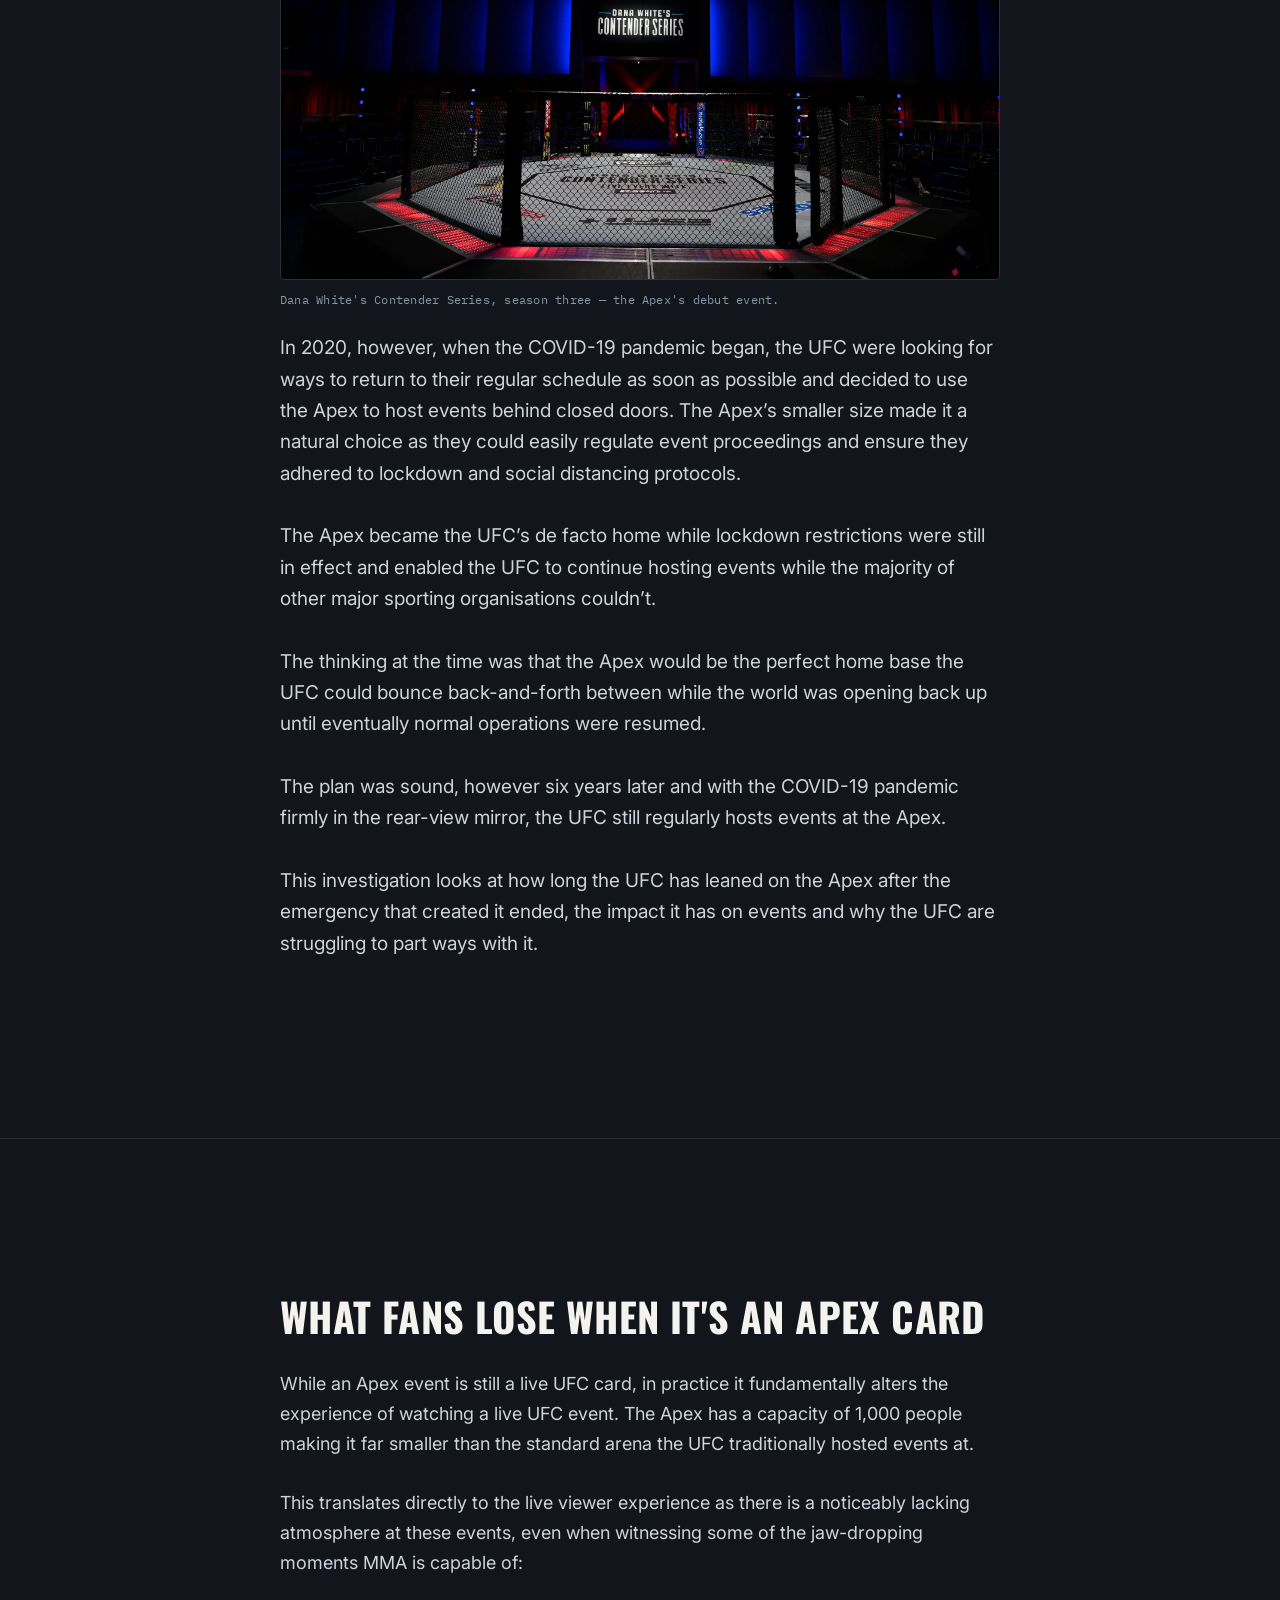
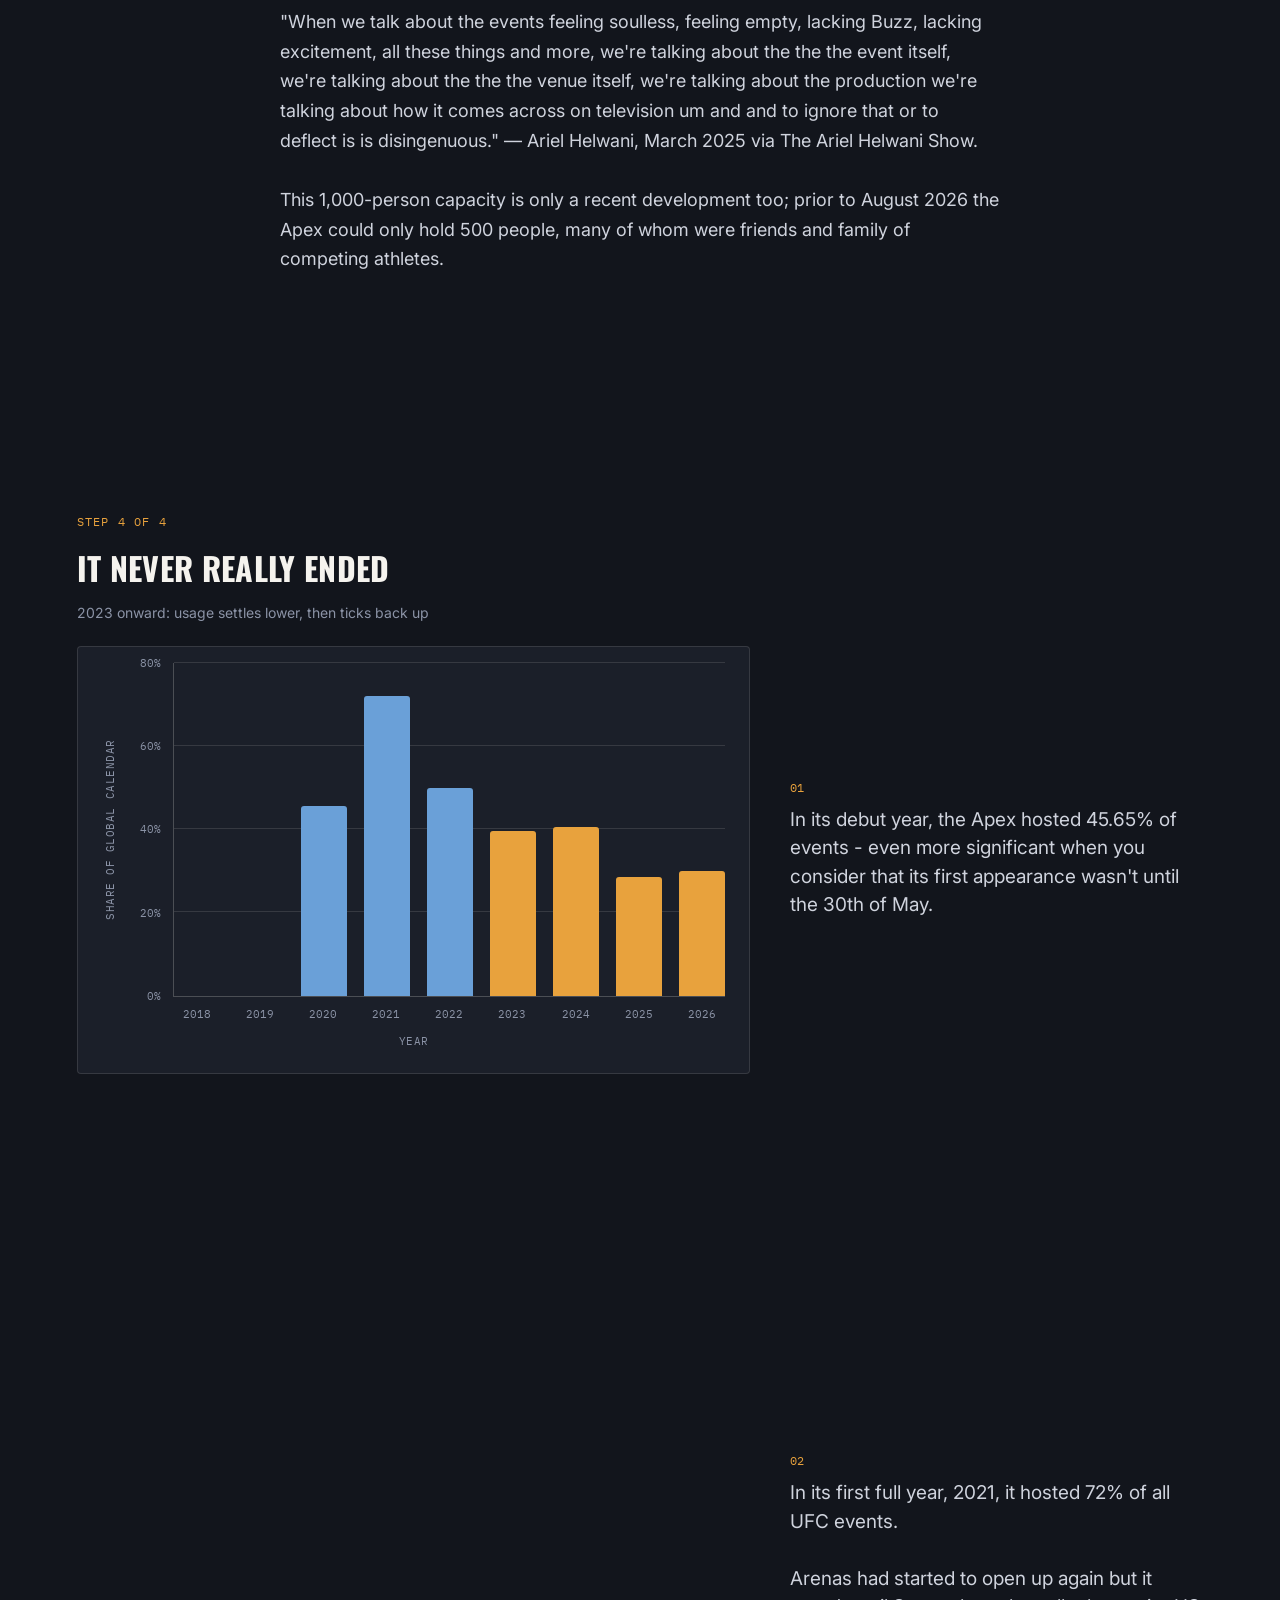
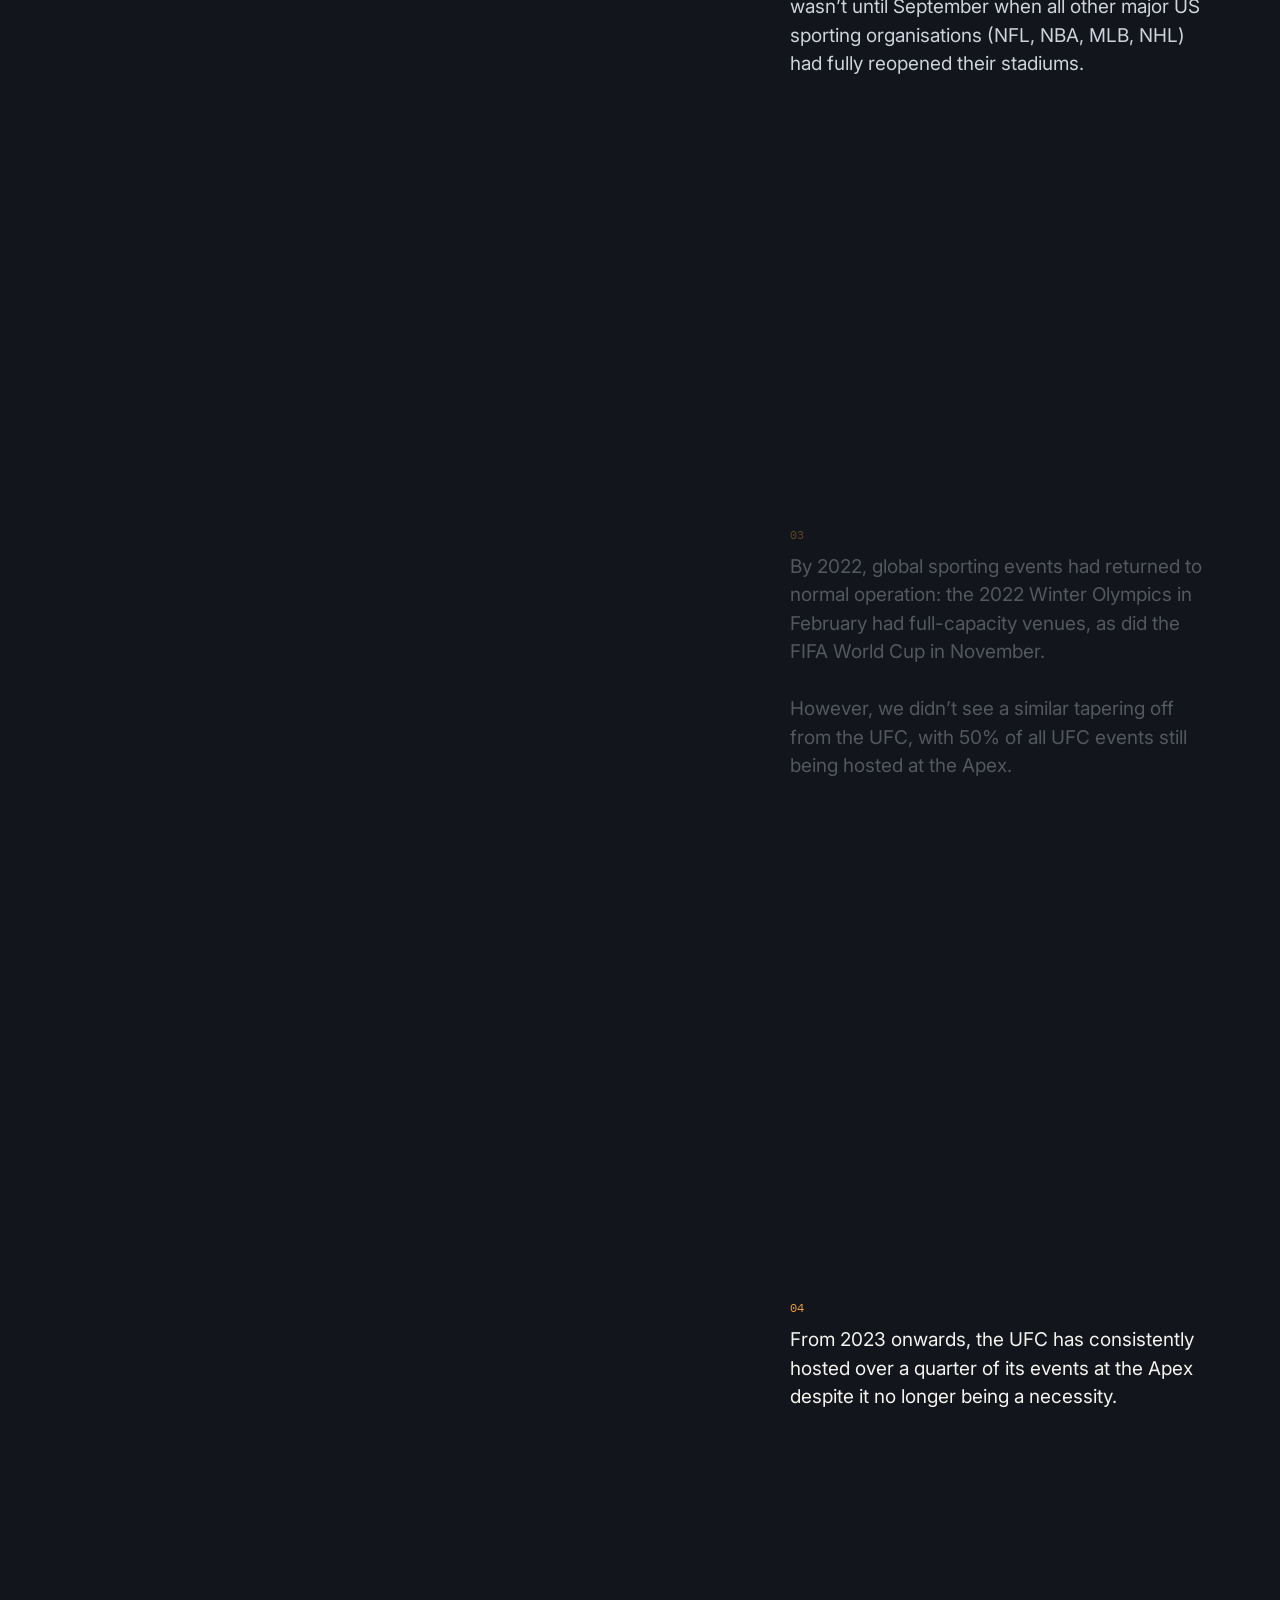
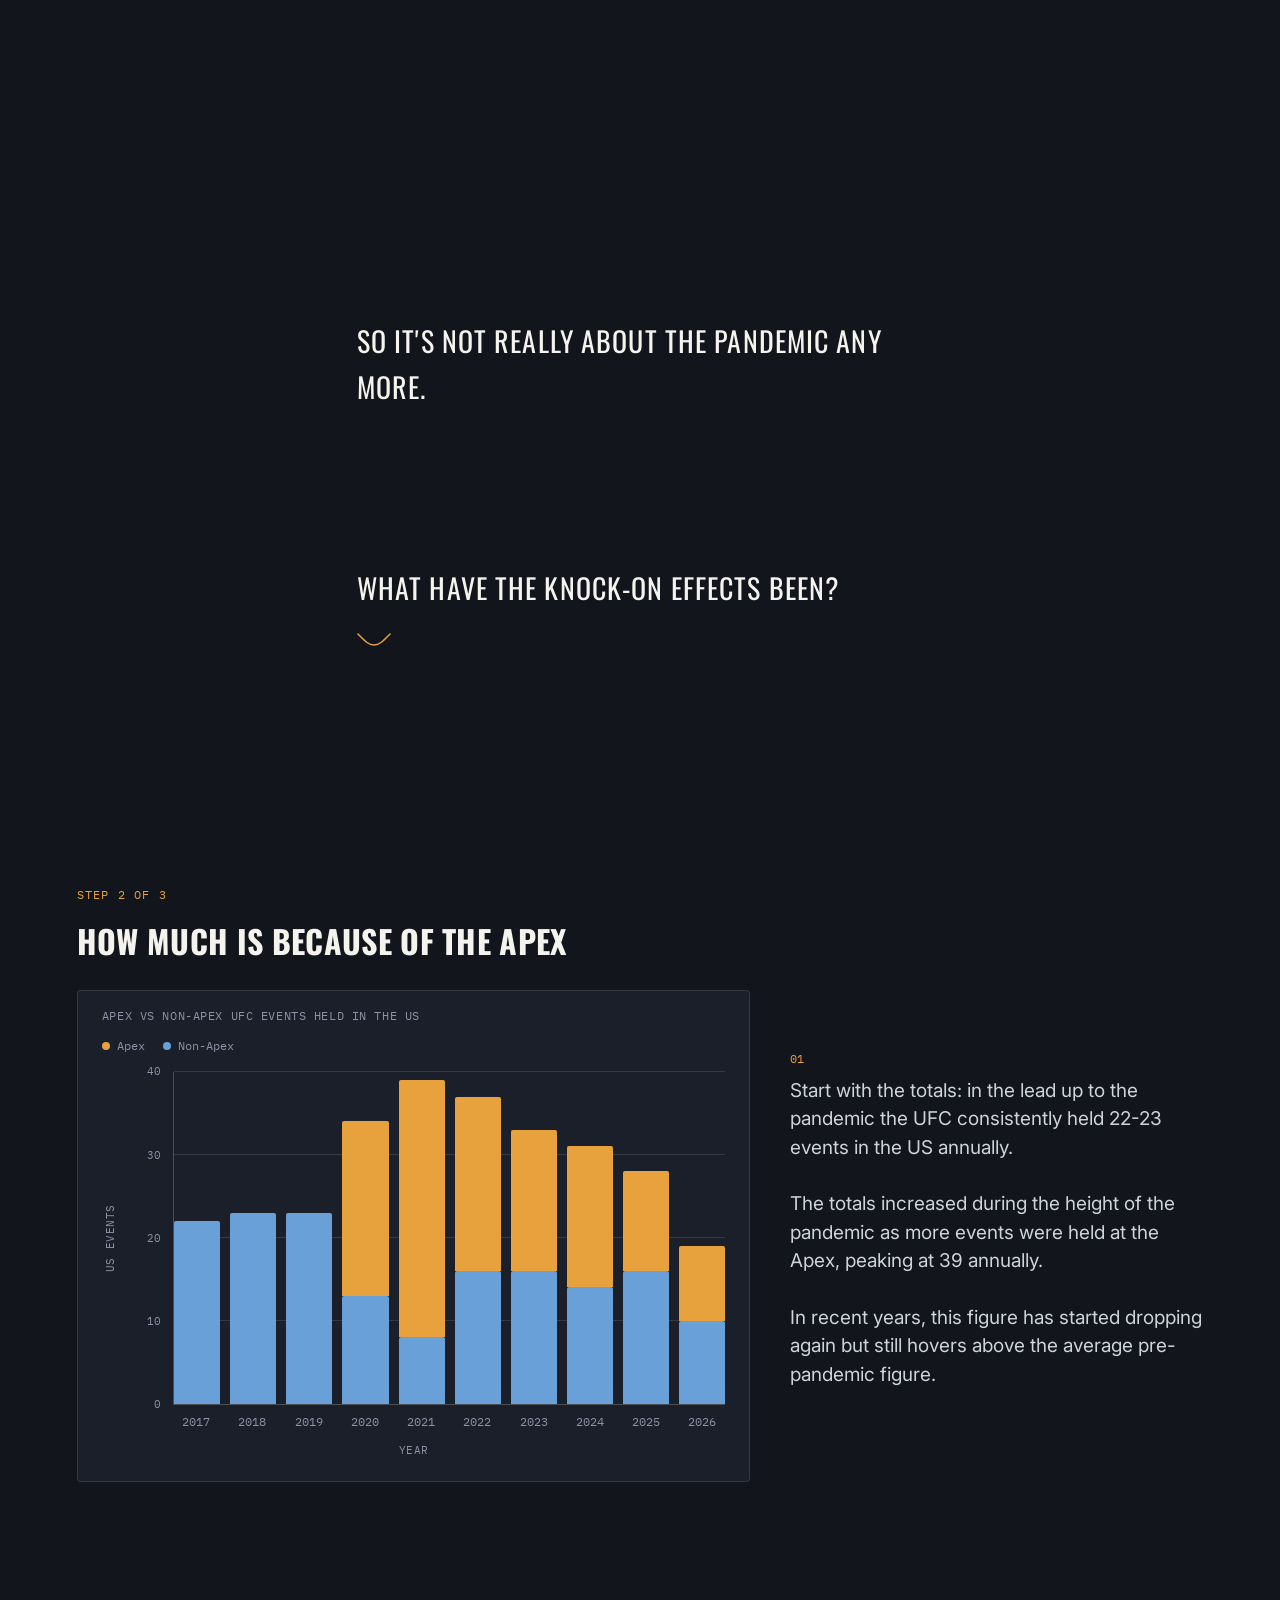
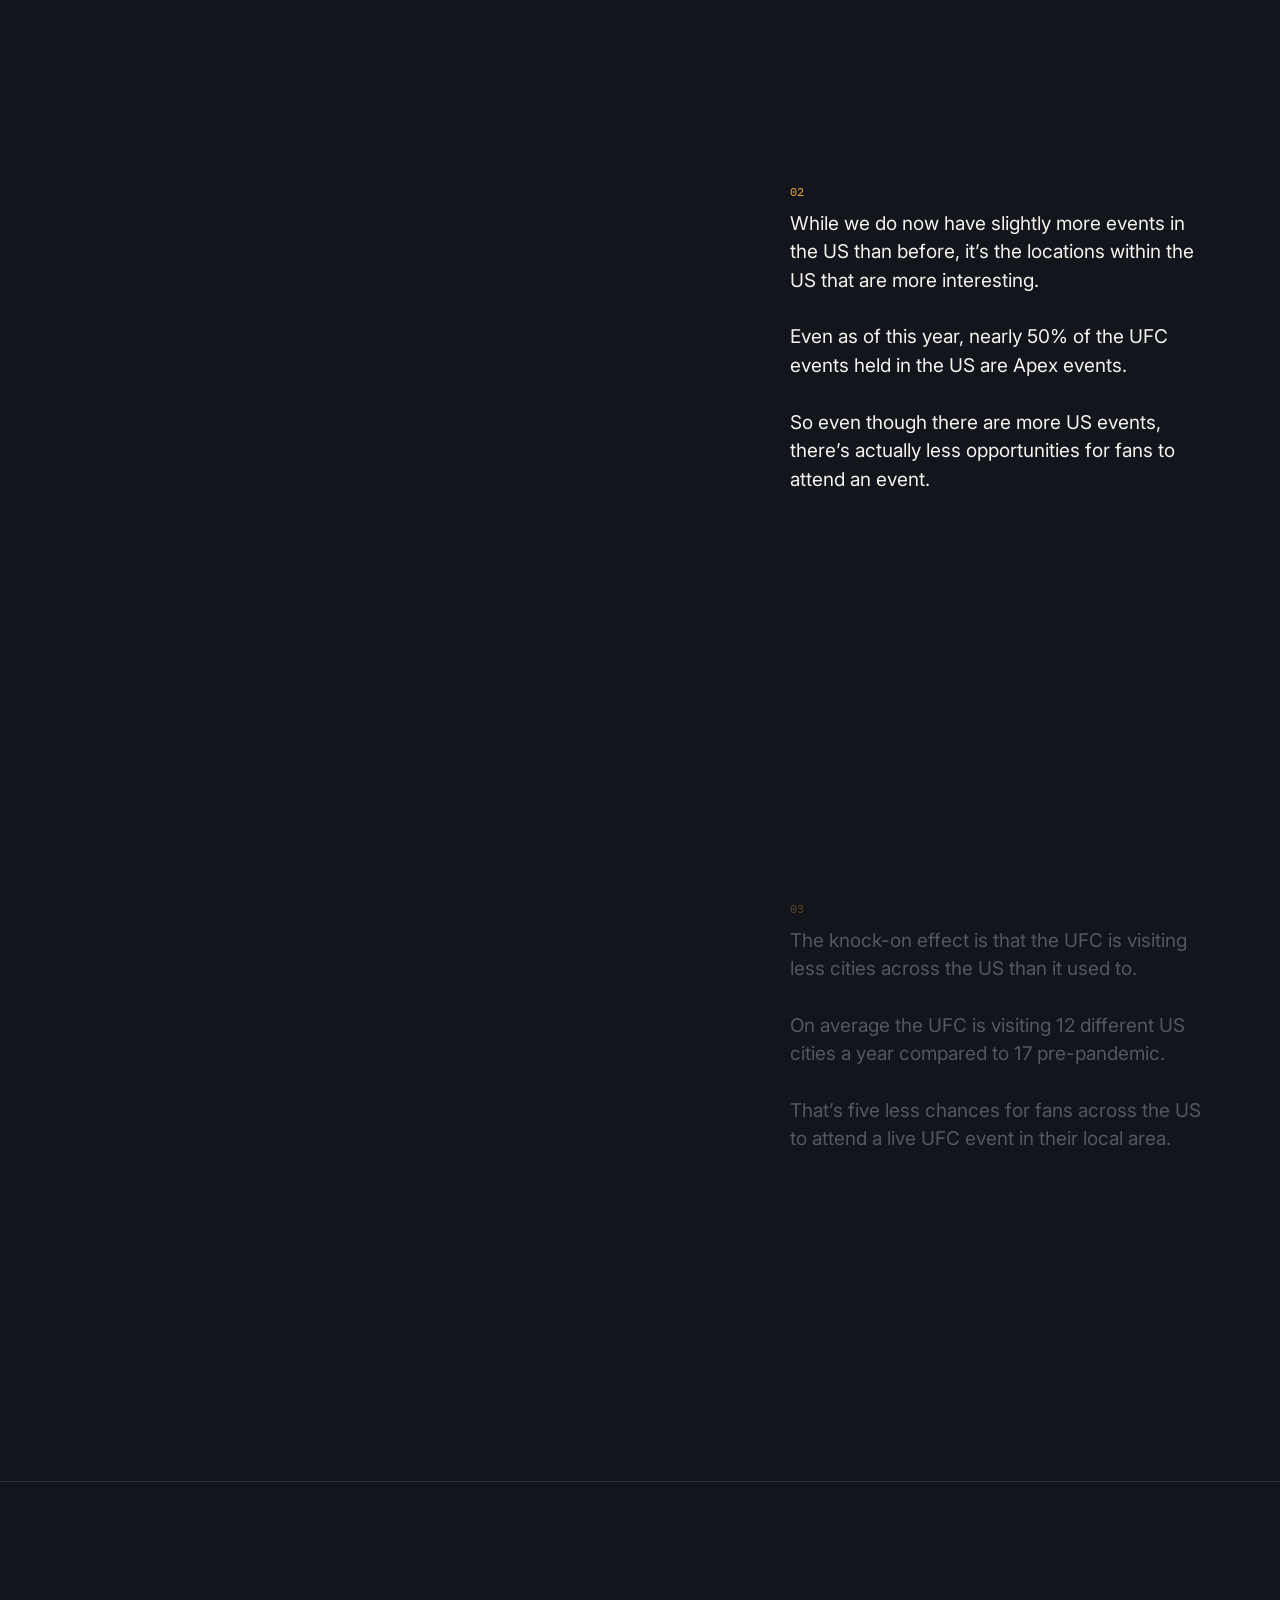
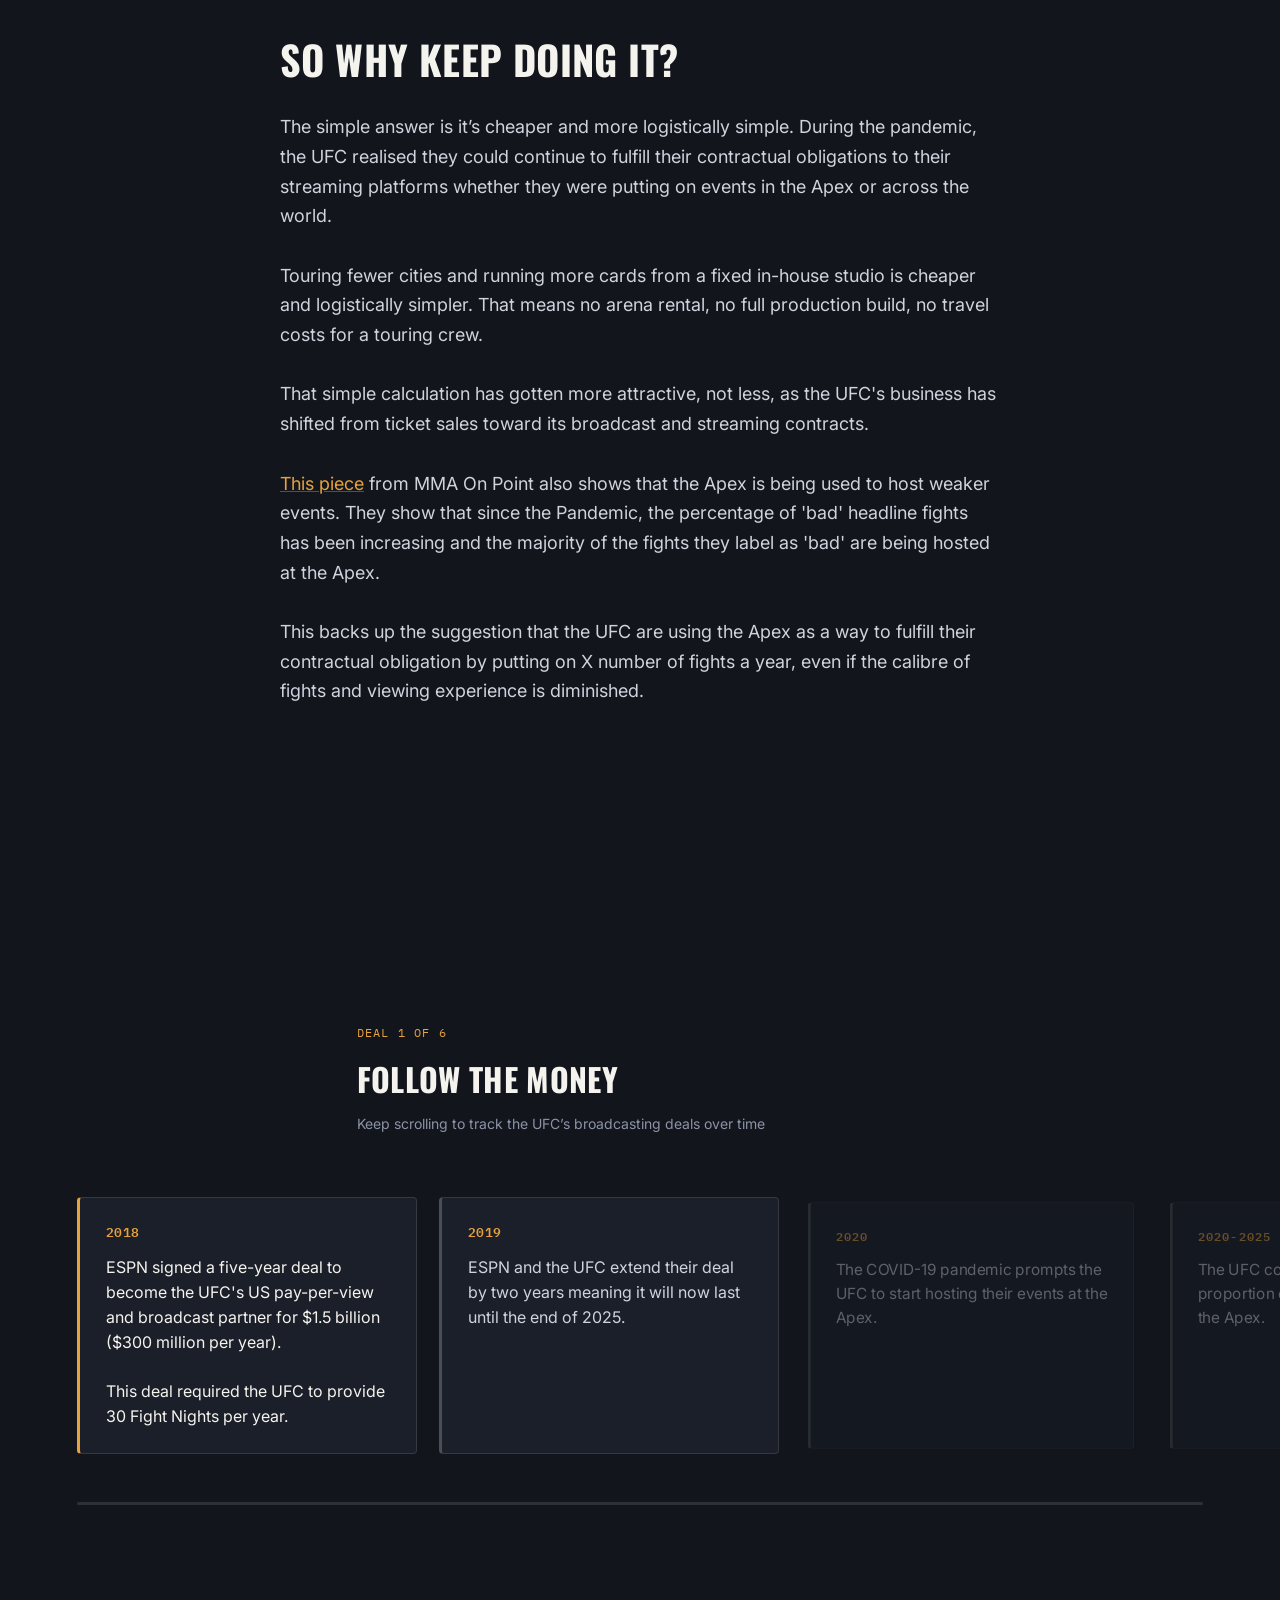
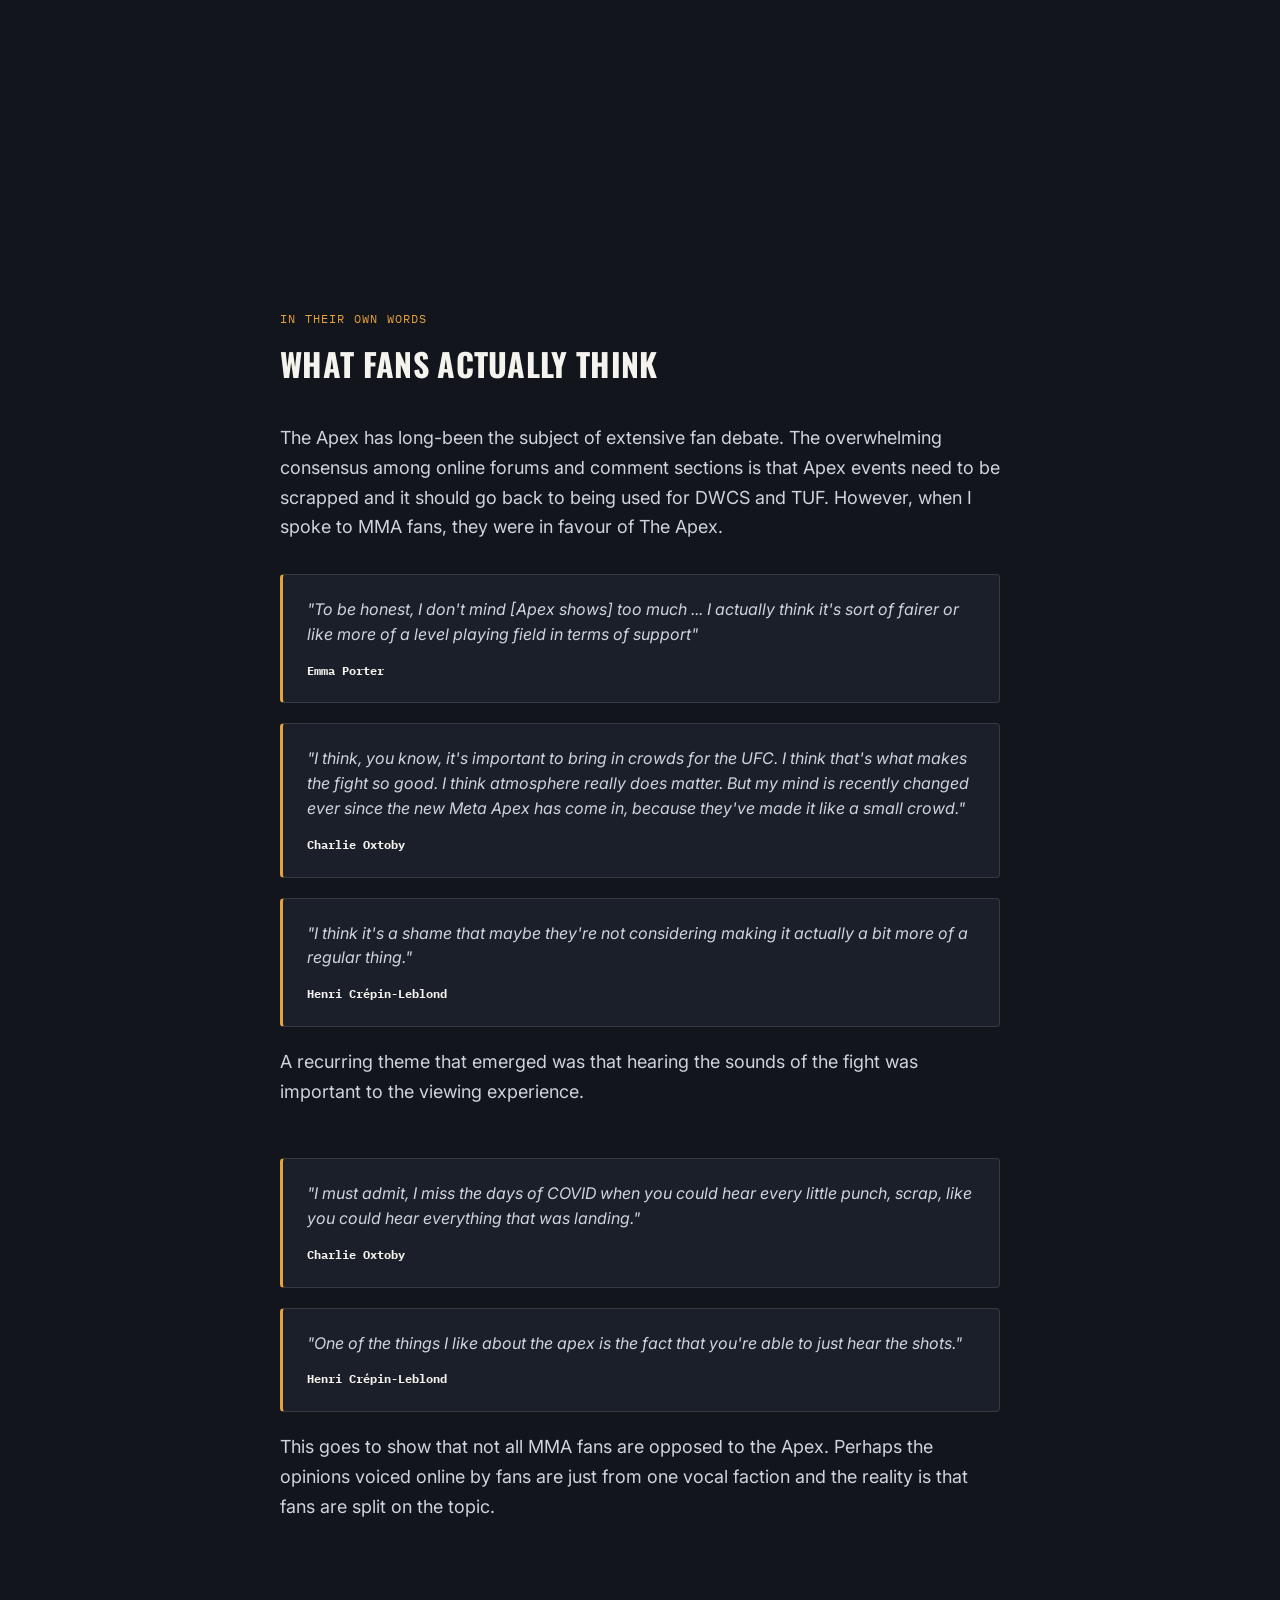
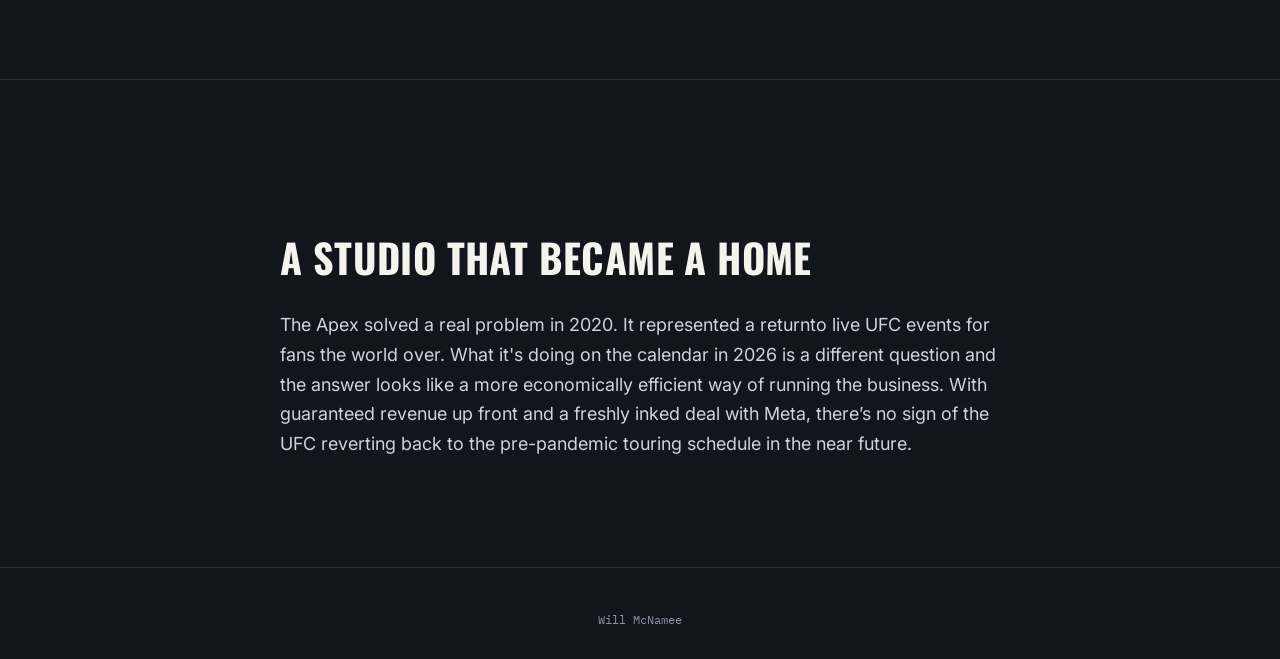
==== commit f9858b92: "Added transitions to every article" ====
--- a/Apex/index.html
+++ b/Apex/index.html
@@ -59,17 +59,17 @@
      LEDE — ORIGIN + CONTINUED USE
 ============================================================= -->
 <section class="lede">
-  <div class="lede__col">
+  <div class="lede__col reveal">
     <p class="lede__drop">
-      <span class="drop-cap">T</span>he UFC Apex was never supposed to be a real venue. It was a warehouse near the UFC HQ 
-      and UFC Performance Institute (PI), big enough to house a crowd of around 1000 people that the UFC bought in 
+      <span class="drop-cap">T</span>he UFC Apex was never supposed to be a real venue. It was a warehouse near the UFC HQ
+      and UFC Performance Institute (PI), big enough to house a crowd of around 1000 people that the UFC bought in
       October 2018.<br><br>
-      
-      The opening of The Apex in June 2019 represented the final stage of the UFC’s modernisation, with the PI offering 
-      fighters access to world-class training facilities and cutting-edge sports scientists, and The Apex itself being 
-      a UFC-owned fight venue and production studio. 
-      
-      <br><br>It was originally designed to host the UFC’s auxiliary shows like 
+
+      The opening of The Apex in June 2019 represented the final stage of the UFC’s modernisation, with the PI offering
+      fighters access to world-class training facilities and cutting-edge sports scientists, and The Apex itself being
+      a UFC-owned fight venue and production studio.
+
+      <br><br>It was originally designed to host the UFC’s auxiliary shows like
       Dana White’s Contender Series (DWCS) and The Ultimate Fighter (TUF), where fighters compete to earn UFC contracts.
     </p>
     <figure class="lede__figure">
@@ -77,22 +77,22 @@
       <figcaption>Dana White's Contender Series, season three — the Apex's debut event.</figcaption>
     </figure>
     <p>
-      In 2020, however, when the COVID-19 pandemic began, the UFC were looking for ways to return to their regular 
-      schedule as soon as possible and decided to use the Apex to host events behind closed doors. The Apex’s smaller 
-      size made it a natural choice as they could easily regulate event proceedings and ensure they adhered to lockdown 
-      and social distancing protocols.<br><br> 
-
-      The Apex became the UFC’s de facto home while lockdown restrictions were still in effect and enabled the UFC to 
-      continue hosting events while the majority of other major sporting organisations couldn’t.<br><br> 
-
-      The thinking at the time was that the Apex would be the perfect home base the UFC could bounce back-and-forth 
-      between while the world was opening back up until eventually normal operations were resumed.<br><br> 
-
-      The plan was sound, however six years later and with the COVID-19 pandemic firmly in the rear-view mirror, the 
-      UFC still regularly hosts events at the Apex.<br><br> 
-
-      This investigation looks at how long the UFC has leaned on the Apex after the emergency that created it ended, 
-      the impact it has on events and why the UFC are struggling to part ways with it.<br><br> 
+      In 2020, however, when the COVID-19 pandemic began, the UFC were looking for ways to return to their regular
+      schedule as soon as possible and decided to use the Apex to host events behind closed doors. The Apex’s smaller
+      size made it a natural choice as they could easily regulate event proceedings and ensure they adhered to lockdown
+      and social distancing protocols.<br><br>
+
+      The Apex became the UFC’s de facto home while lockdown restrictions were still in effect and enabled the UFC to
+      continue hosting events while the majority of other major sporting organisations couldn’t.<br><br>
+
+      The thinking at the time was that the Apex would be the perfect home base the UFC could bounce back-and-forth
+      between while the world was opening back up until eventually normal operations were resumed.<br><br>
+
+      The plan was sound, however six years later and with the COVID-19 pandemic firmly in the rear-view mirror, the
+      UFC still regularly hosts events at the Apex.<br><br>
+
+      This investigation looks at how long the UFC has leaned on the Apex after the emergency that created it ended,
+      the impact it has on events and why the UFC are struggling to part ways with it.<br><br>
 
 
     </p>
@@ -103,10 +103,10 @@
      WHAT'S SO BAD ABOUT THE APEX (FOR FANS)
 ============================================================= -->
 <section class="outro">
-  <div class="outro__col">
+  <div class="outro__col reveal">
     <h2 class="outro__title">What fans lose when it's an Apex card</h2>
     <p>
-      While an Apex event is still a live UFC card, in practice it fundamentally alters the experience of watching a 
+      While an Apex event is still a live UFC card, in practice it fundamentally alters the experience of watching a
       live UFC event. The Apex has a capacity of 1,000 people making it far smaller than the standard arena the UFC
       traditionally hosted events at.<br><br>
 
@@ -177,7 +177,7 @@
 <!-- ============================================================
      BRIDGE — INTO LAS VEGAS EXPLANATION
 ============================================================= -->
-<section class="bridge bridge--text">
+<section class="bridge bridge--text reveal">
   <p class="bridge__kicker">So it's not really about the pandemic any more.<br><br><br><br></p>
   <p class="bridge__kicker">What have the knock-on effects been?</p>
 
@@ -244,7 +244,7 @@
      WHY IS THE UFC DOING THIS — STREAMING DEALS
 ============================================================= -->
 <section class="outro">
-  <div class="outro__col">
+  <div class="outro__col reveal">
     <h2 class="outro__title">So why keep doing it?</h2>
     <p>
       The simple answer is it’s cheaper and more logistically simple. During the pandemic,
@@ -296,15 +296,15 @@
 <!-- ============================================================
      FAN INTERVIEWS
 ============================================================= -->
-<section class="voxpop">
+<section class="voxpop reveal">
   <div class="voxpop__header">
     <p class="stage__label">In their own words</p>
     <h2 class="stage__title">What fans actually think</h2>
   </div>
 
   <p class="voxpop__intro">
-    The Apex has long-been the subject of extensive fan debate. The overwhelming consensus among online forums and comment 
-    sections is that Apex events need to be scrapped and it should go back to being used for DWCS and TUF. However, 
+    The Apex has long-been the subject of extensive fan debate. The overwhelming consensus among online forums and comment
+    sections is that Apex events need to be scrapped and it should go back to being used for DWCS and TUF. However,
     when I spoke to MMA fans, they were in favour of The Apex.
   </p>
 
@@ -341,7 +341,7 @@
     </blockquote>
 
      <p class="voxpop__intro">
-    This goes to show that not all MMA fans are opposed to the Apex. Perhaps the opinions voiced online by fans are just 
+    This goes to show that not all MMA fans are opposed to the Apex. Perhaps the opinions voiced online by fans are just
     from one vocal faction and the reality is that fans are split on the topic.
     </p>
 
@@ -352,13 +352,13 @@
      OUTRO
 ============================================================= -->
 <section class="outro">
-  <div class="outro__col">
+  <div class="outro__col reveal">
     <h2 class="outro__title">A studio that became a home</h2>
     <p>
-      The Apex solved a real problem in 2020. It represented a returnto live UFC events for fans the world over. What 
-      it's doing on the calendar in 2026 is a different question and the answer looks like a more economically efficient 
-      way of running the business. With guaranteed revenue up front and a freshly inked deal with Meta, there’s no sign 
-      of the UFC reverting back to the pre-pandemic touring schedule in the near future. 
+      The Apex solved a real problem in 2020. It represented a returnto live UFC events for fans the world over. What
+      it's doing on the calendar in 2026 is a different question and the answer looks like a more economically efficient
+      way of running the business. With guaranteed revenue up front and a freshly inked deal with Meta, there’s no sign
+      of the UFC reverting back to the pre-pandemic touring schedule in the near future.
     </p>
 
   </div>
--- a/Apex/styles.css
+++ b/Apex/styles.css
@@ -44,6 +44,19 @@
 ::selection{ background: var(--amber); color: #14171f; }
 :focus-visible{ outline: 2px solid var(--amber); outline-offset: 3px; }
 h1,h2,h3{ font-family: var(--font-display); text-transform: uppercase; letter-spacing: 0.01em; margin: 0; }
+
+/* ============================================================
+   SCROLL REVEAL — generic fade/rise-in utility used across
+   every static section below the hero
+============================================================= */
+.reveal{ opacity: 0; transform: translateY(24px); transition: opacity 0.7s ease, transform 0.7s ease; }
+.reveal.is-visible{ opacity: 1; transform: translateY(0); }
+.reveal-group .reveal:nth-child(2){ transition-delay: 0.08s; }
+.reveal-group .reveal:nth-child(3){ transition-delay: 0.16s; }
+.reveal-group .reveal:nth-child(4){ transition-delay: 0.24s; }
+@media (prefers-reduced-motion: reduce){
+  .reveal{ opacity: 1; transform: none; }
+}
 
 /* ============================================================
    BUILD BANNER / MASTHEAD
@@ -402,9 +415,9 @@
    FAN INTERVIEWS / VOX POP
 ============================================================= */
 .voxpop{ padding: 10vh clamp(20px,6vw,80px) 14vh; max-width: var(--wide); margin: 0 auto; }
-.voxpop__header{ max-width: var(--container); margin-bottom: 32px; }
-.voxpop__intro{ color: var(--ink-dim); font-size: 18px; max-width: var(--container); margin: 0 0 32px; }
-.voxpop__grid{ display:grid; grid-template-columns: 1fr; gap: 20px; max-width: var(--container); }
+.voxpop__header{ max-width: var(--container); margin: 0 auto 32px; }
+.voxpop__intro{ color: var(--ink-dim); font-size: 18px; max-width: var(--container); margin: 0 auto 32px; }
+.voxpop__grid{ display:grid; grid-template-columns: 1fr; gap: 20px; max-width: var(--container); margin: 0 auto; }
 .quoteCard{
   margin: 0; background: var(--surface); border: 1px solid var(--line); border-left: 3px solid var(--amber);
   border-radius: 4px; padding: 22px 24px;
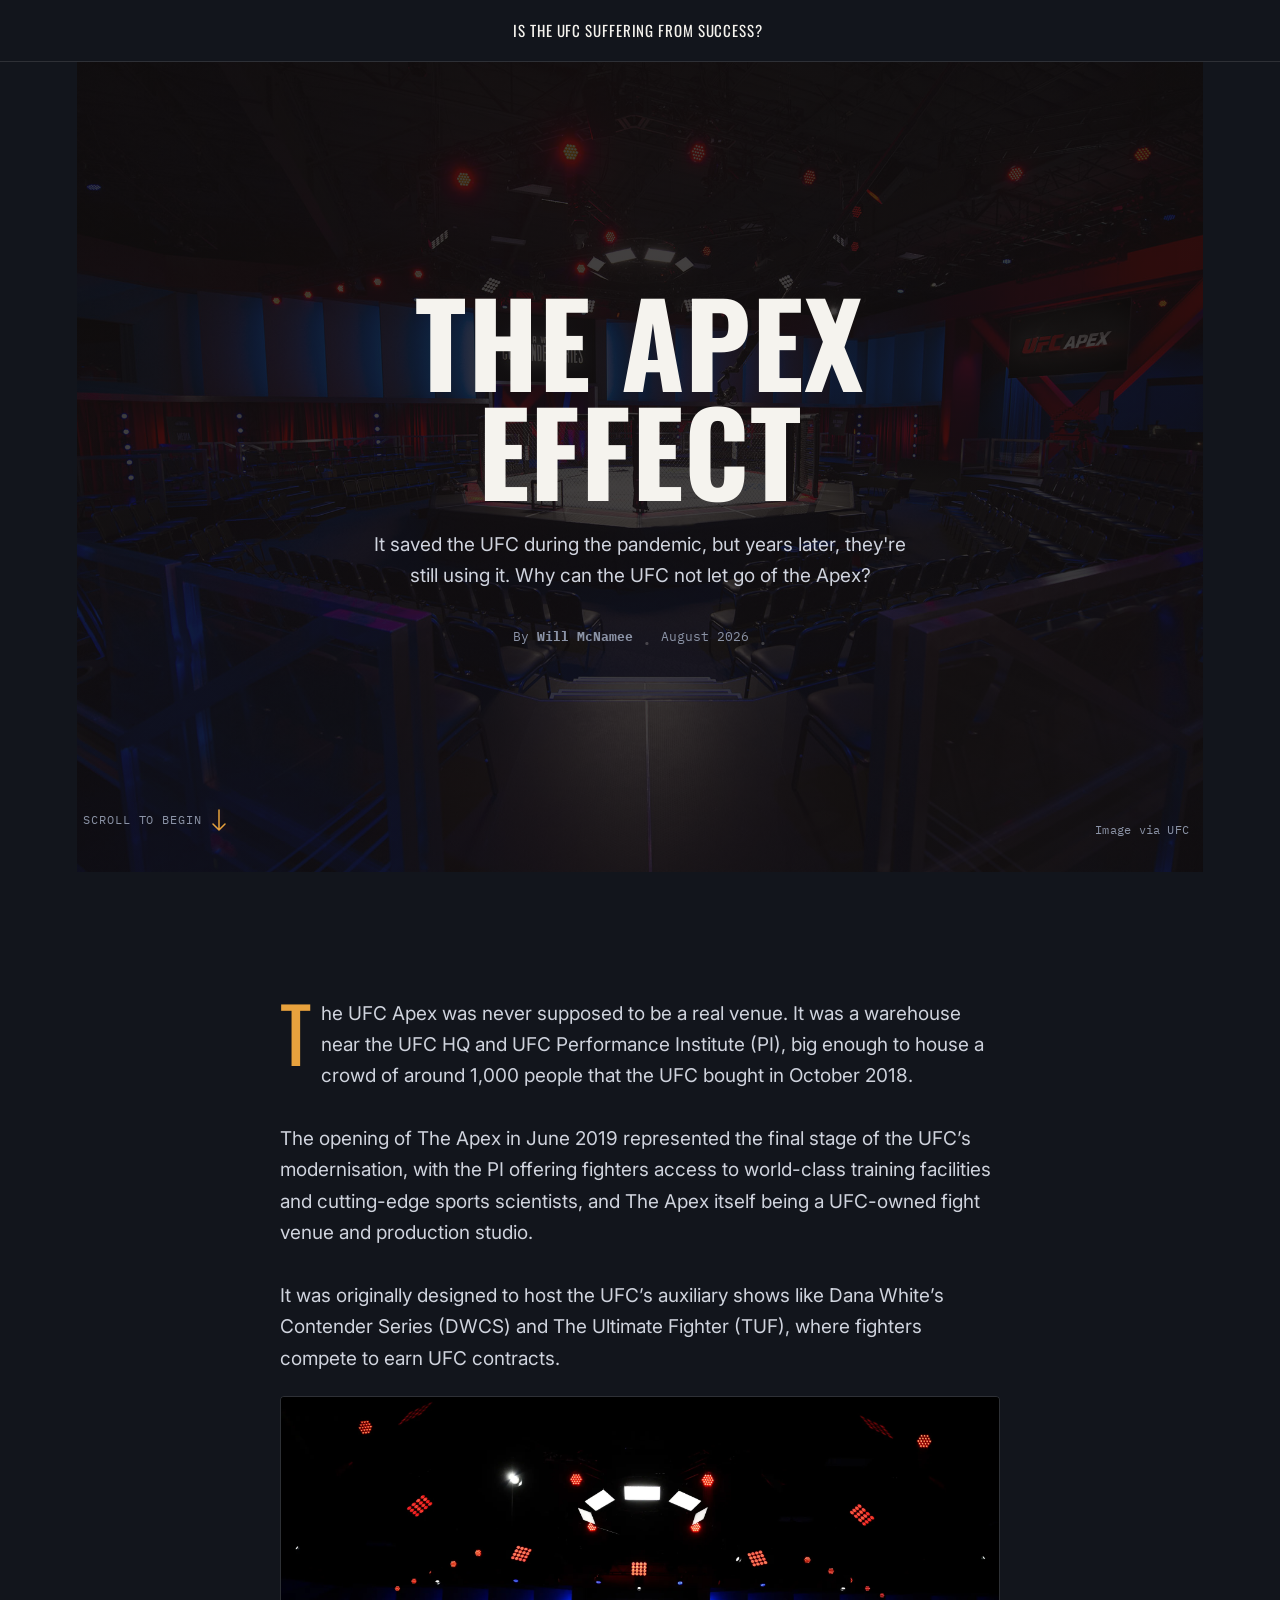
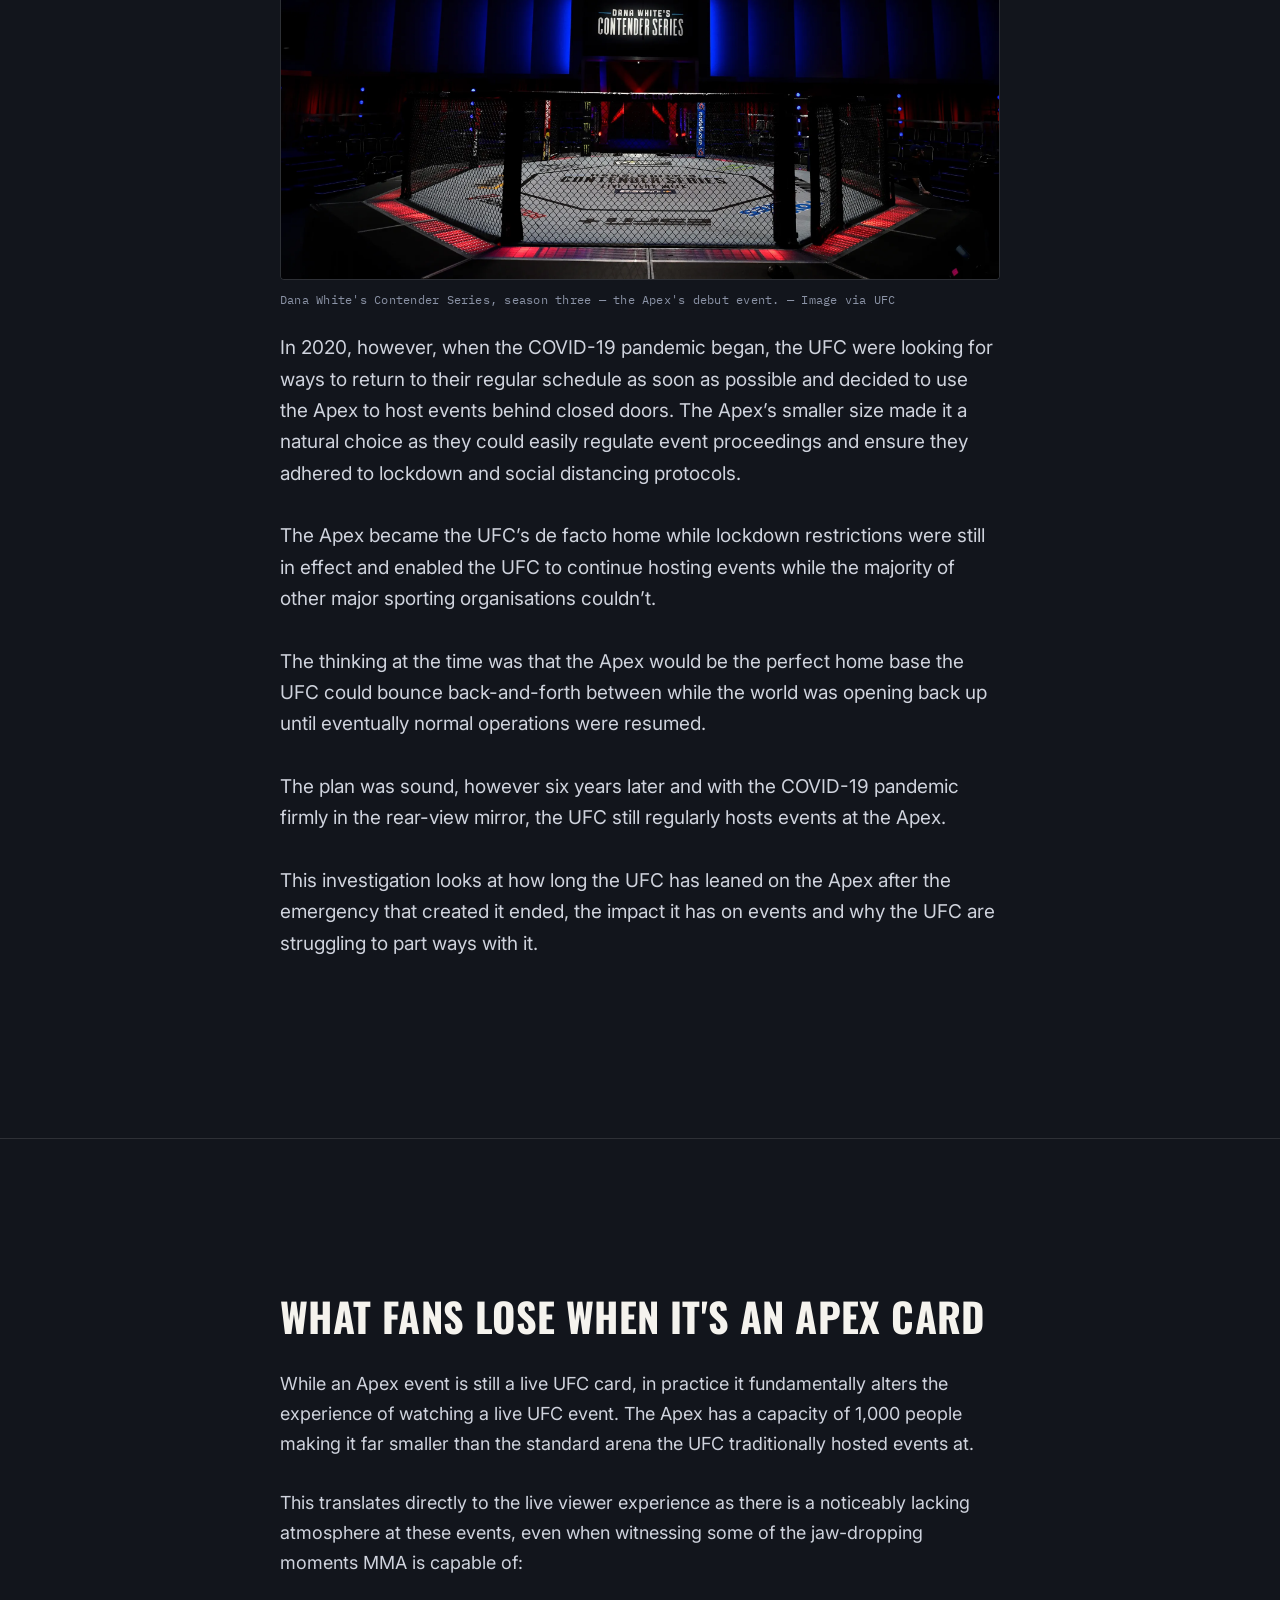
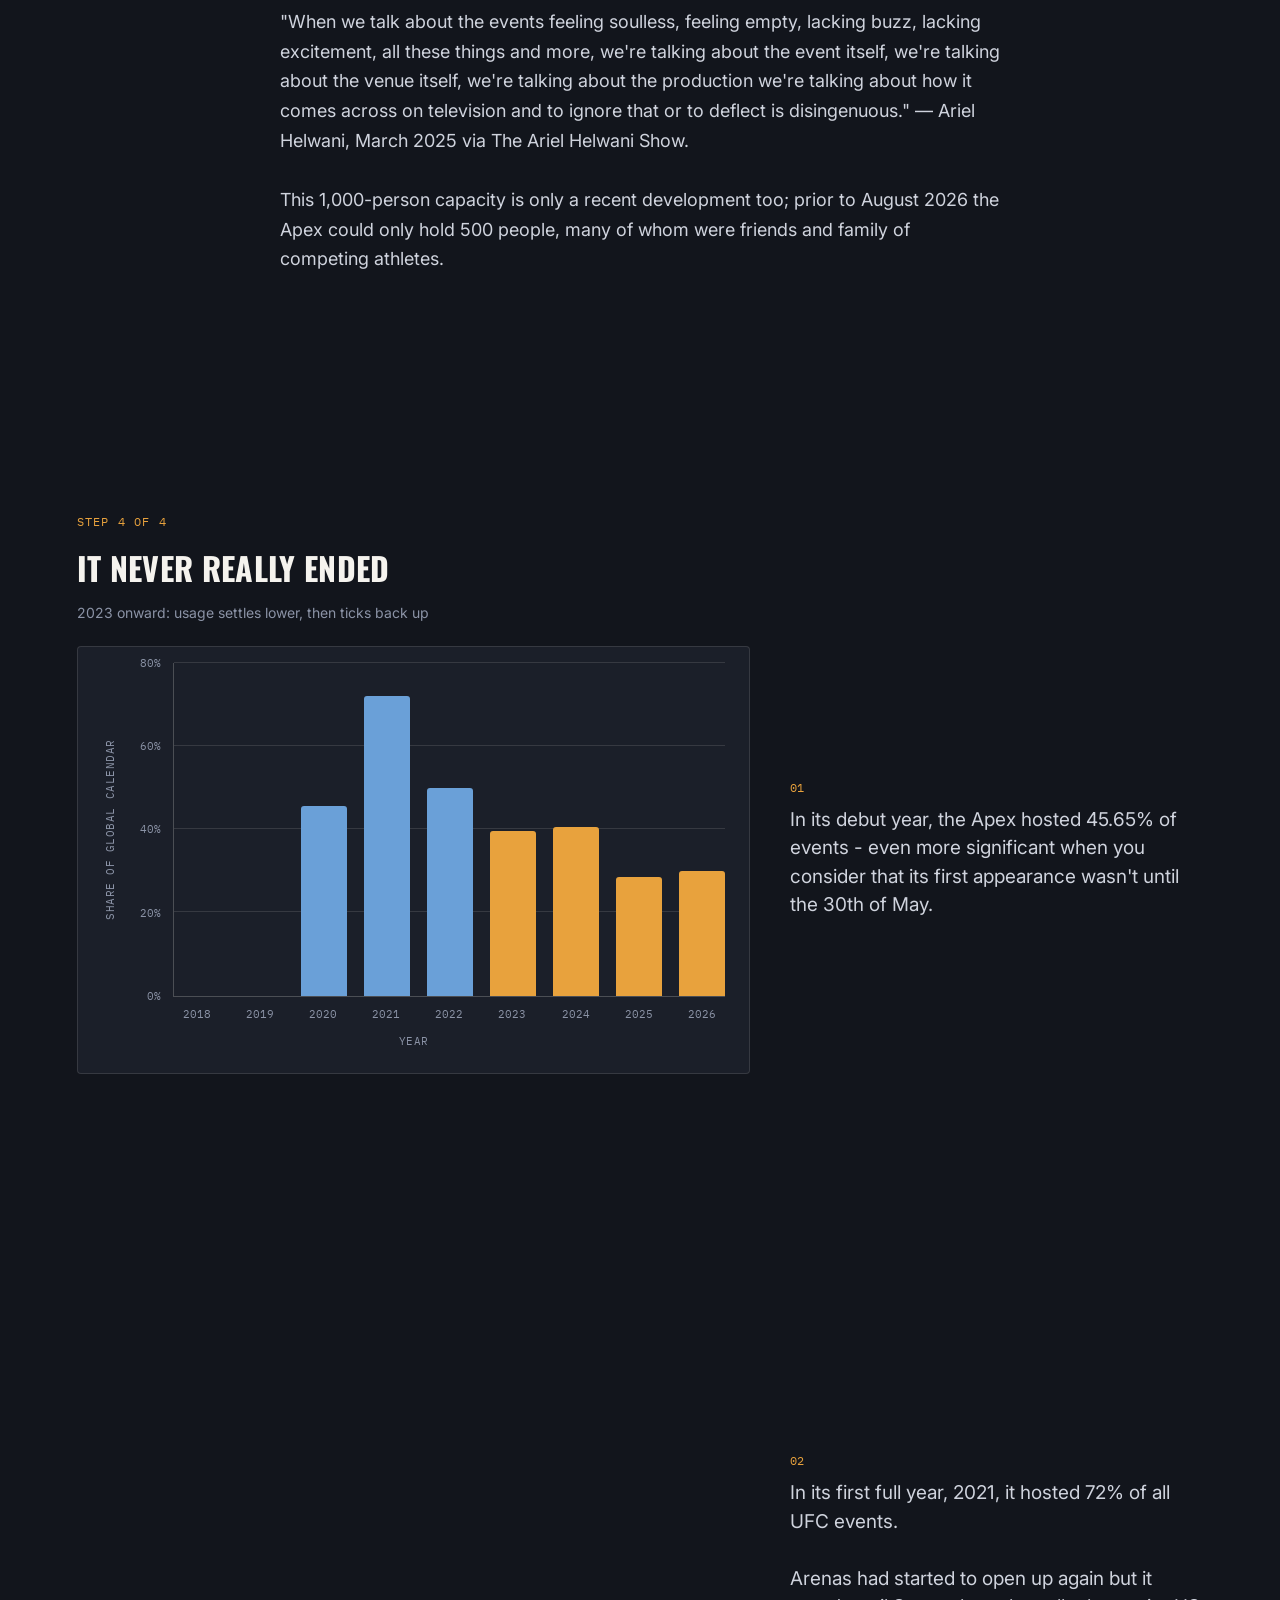
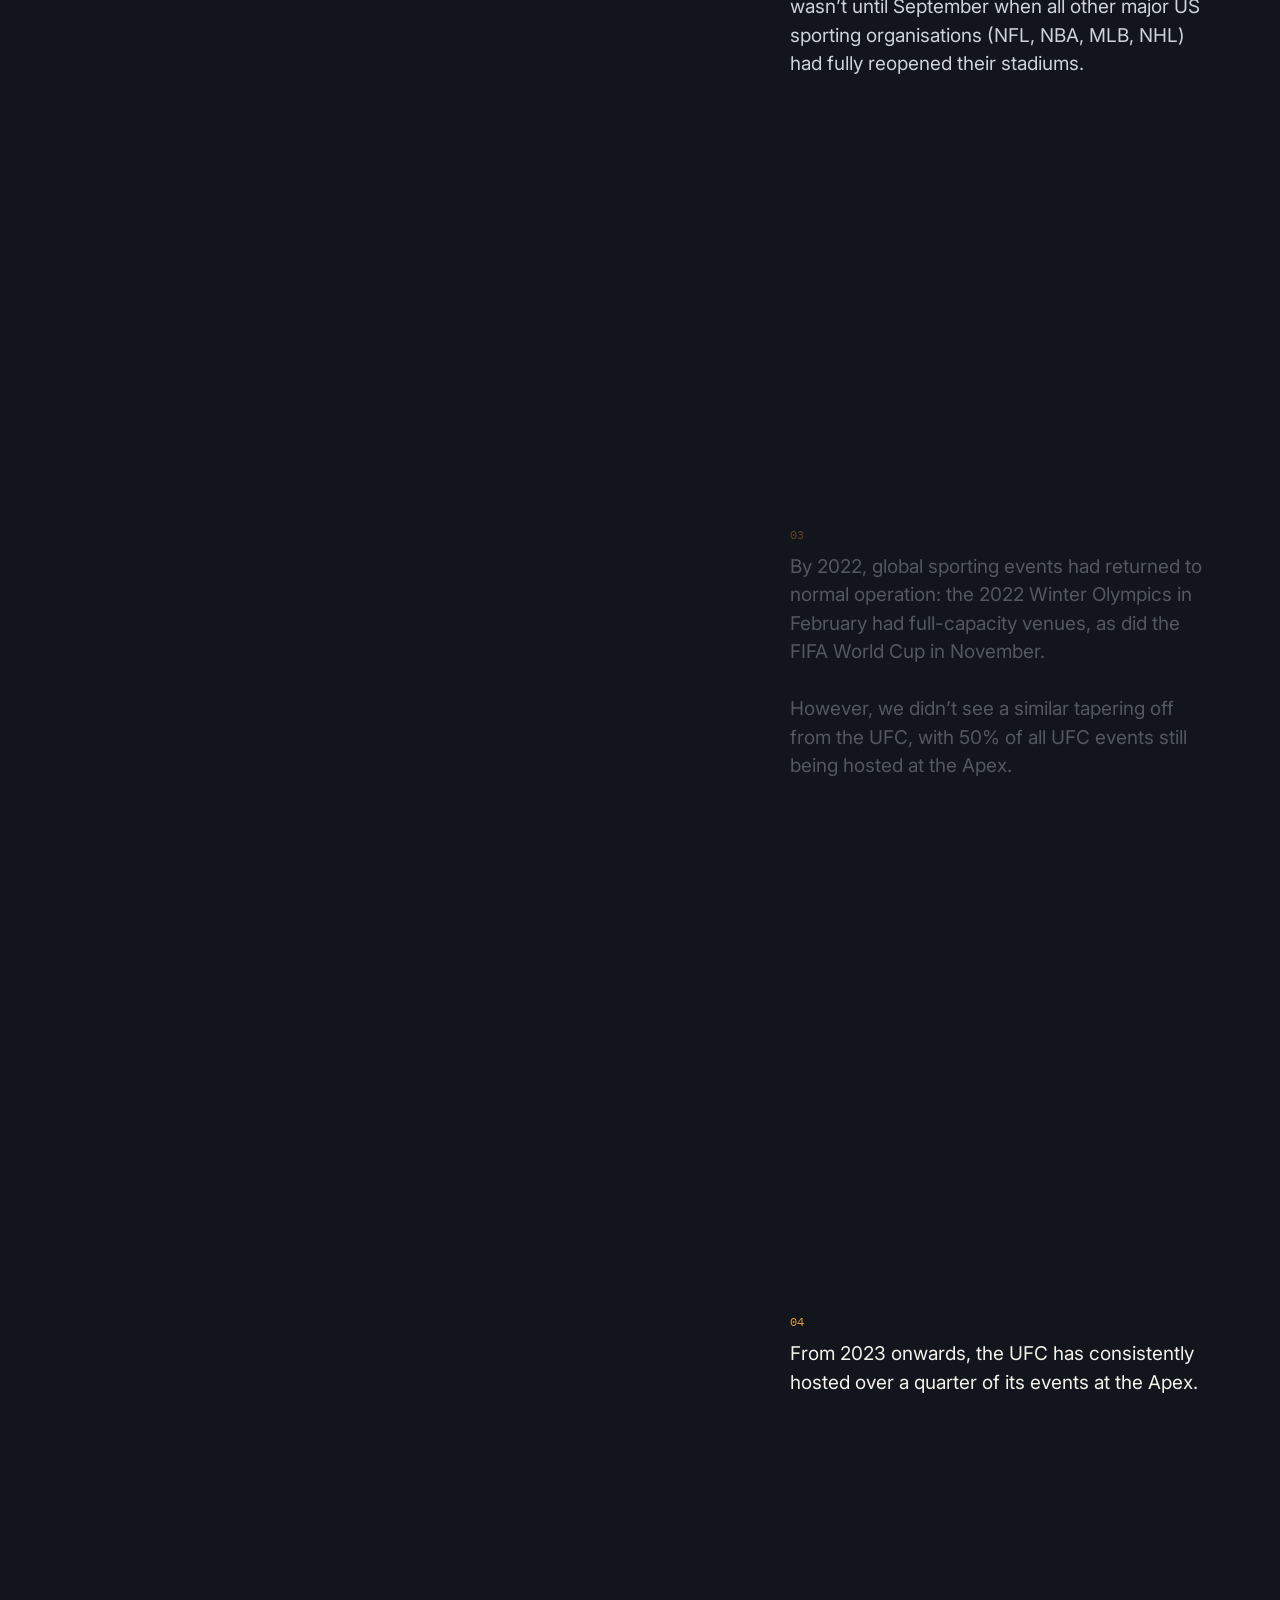
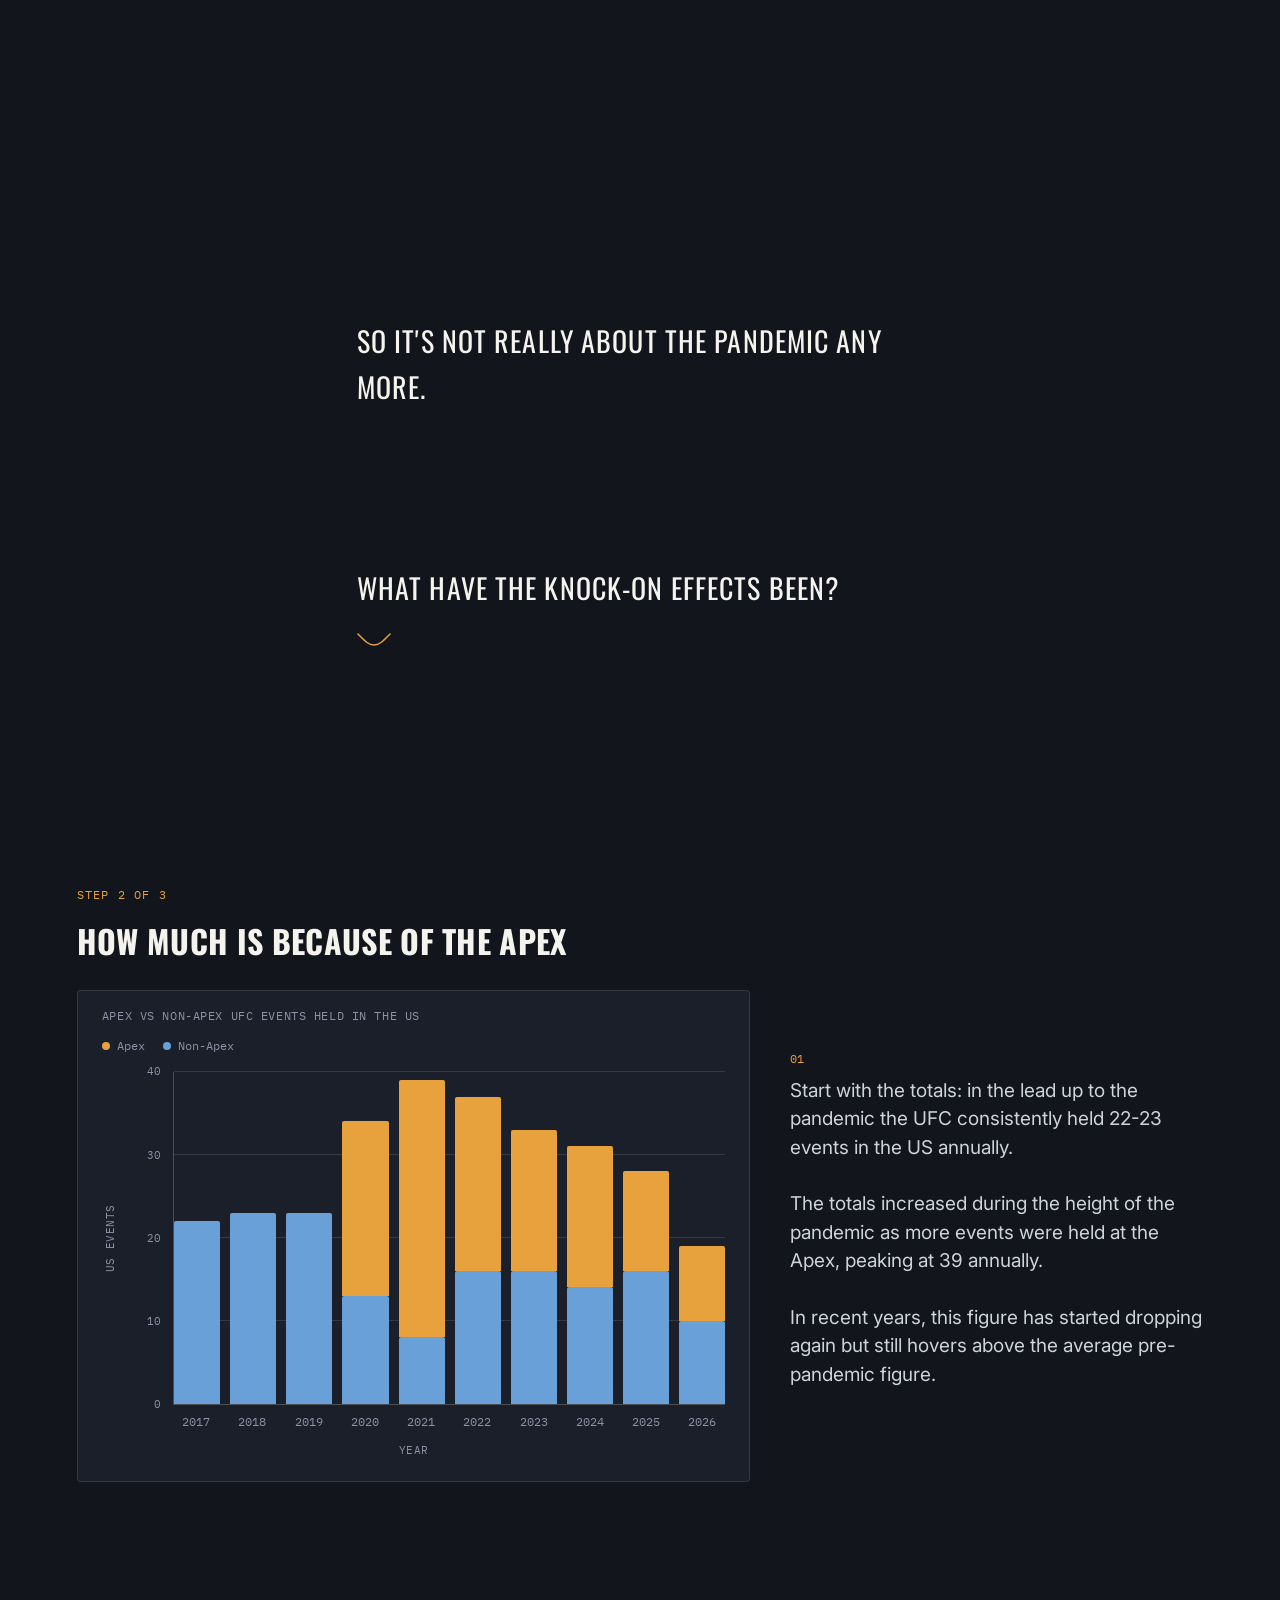
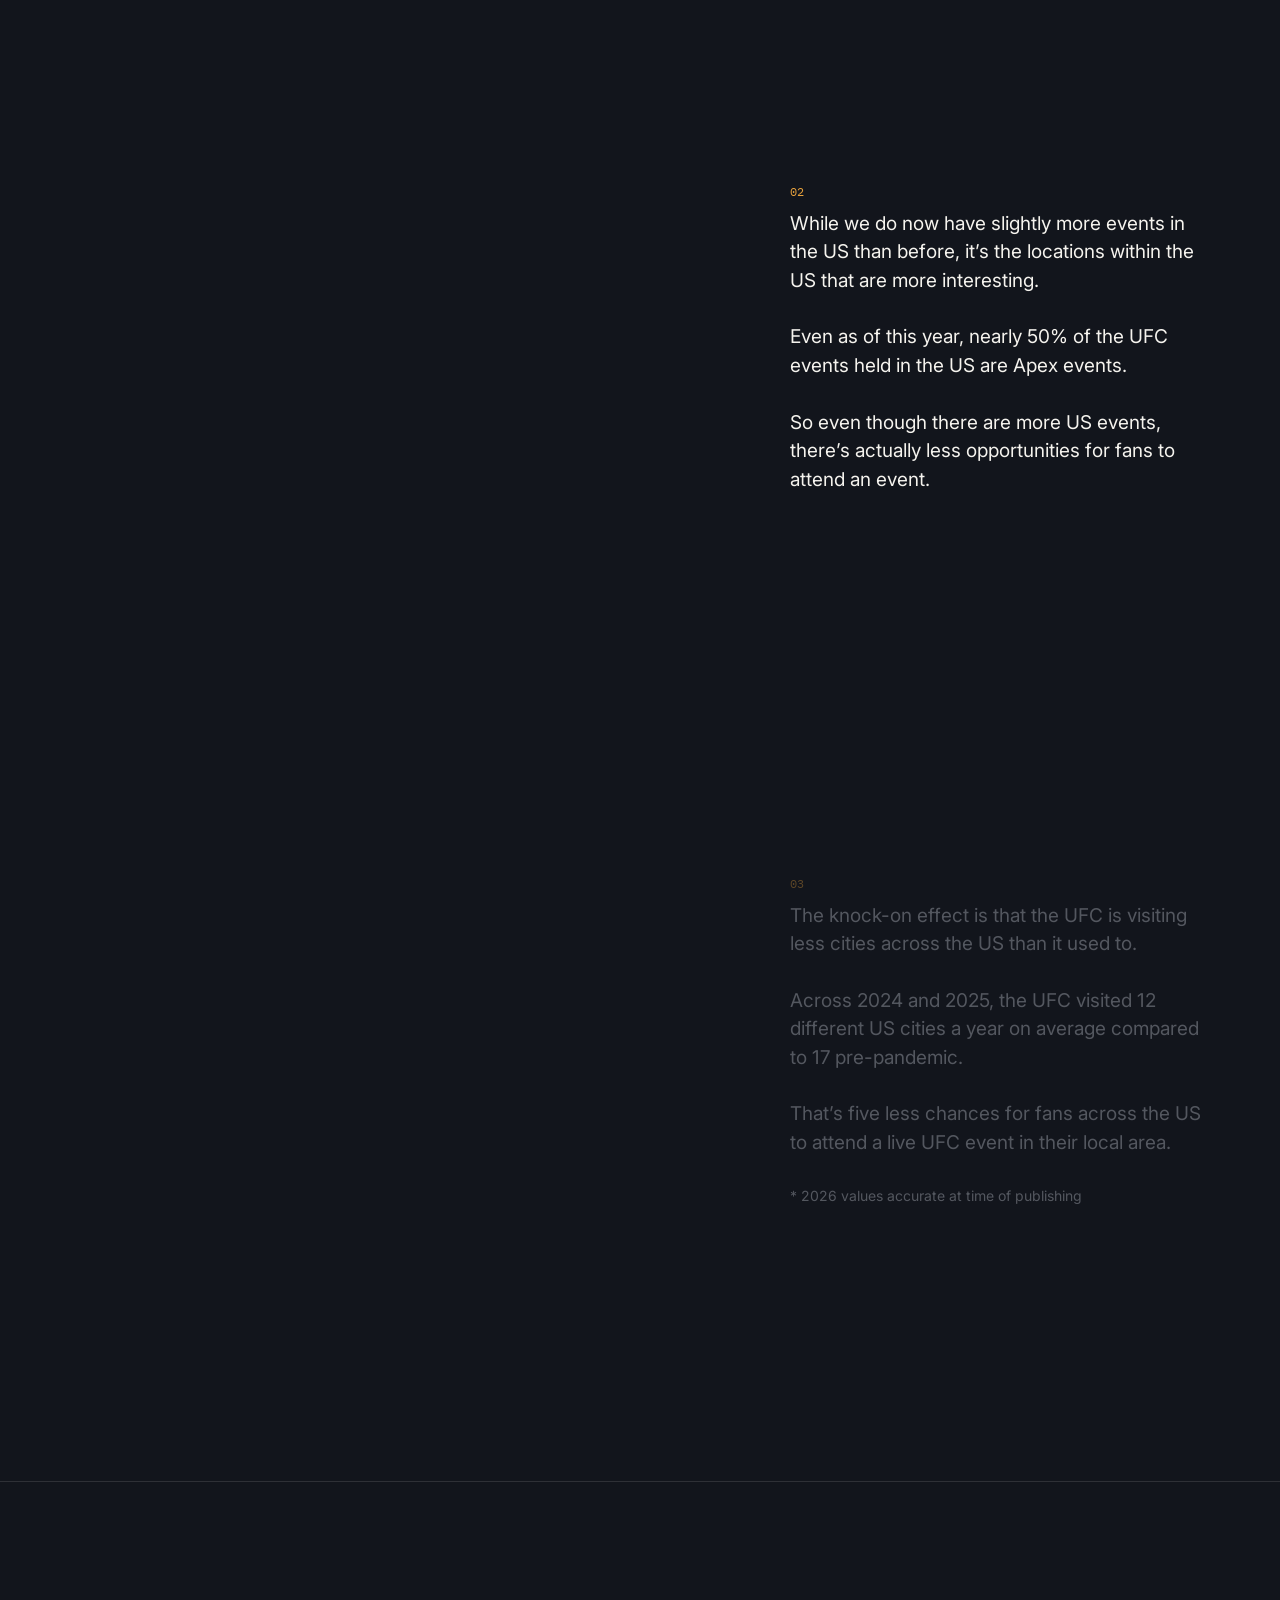
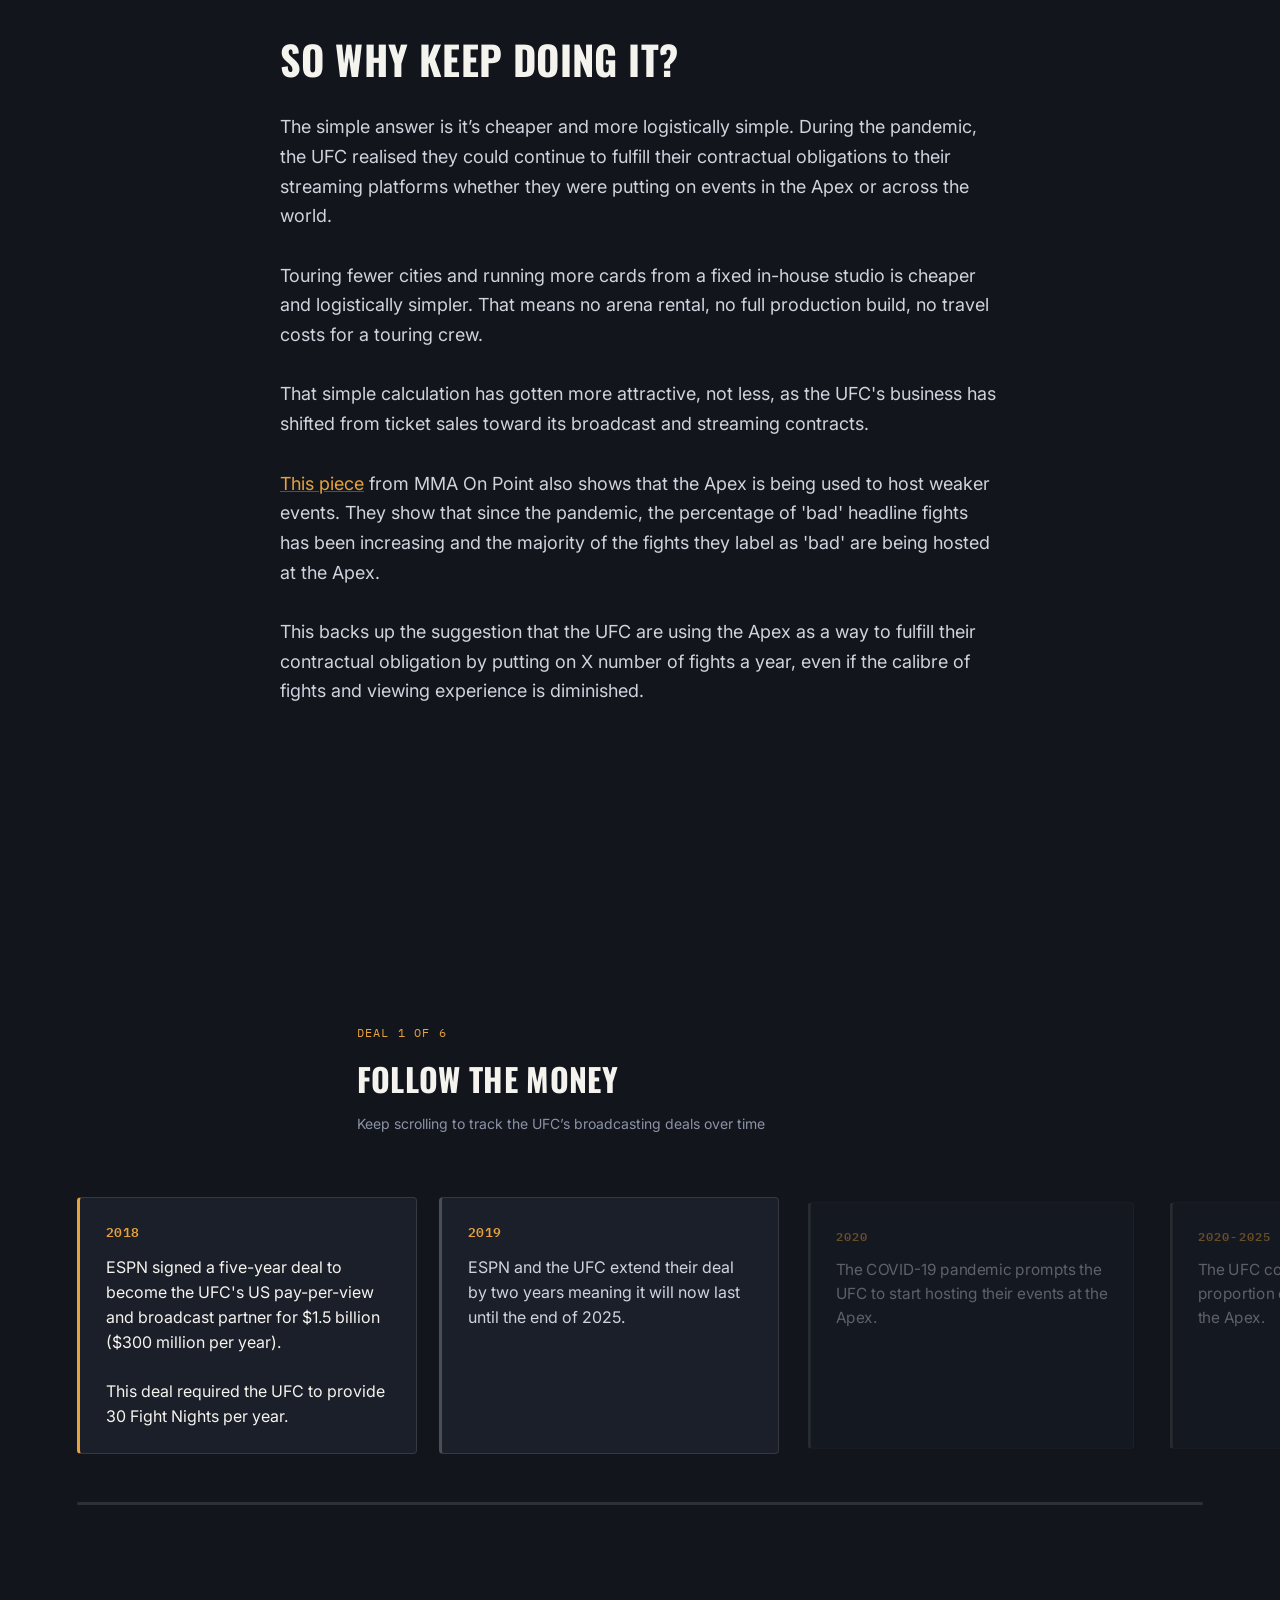
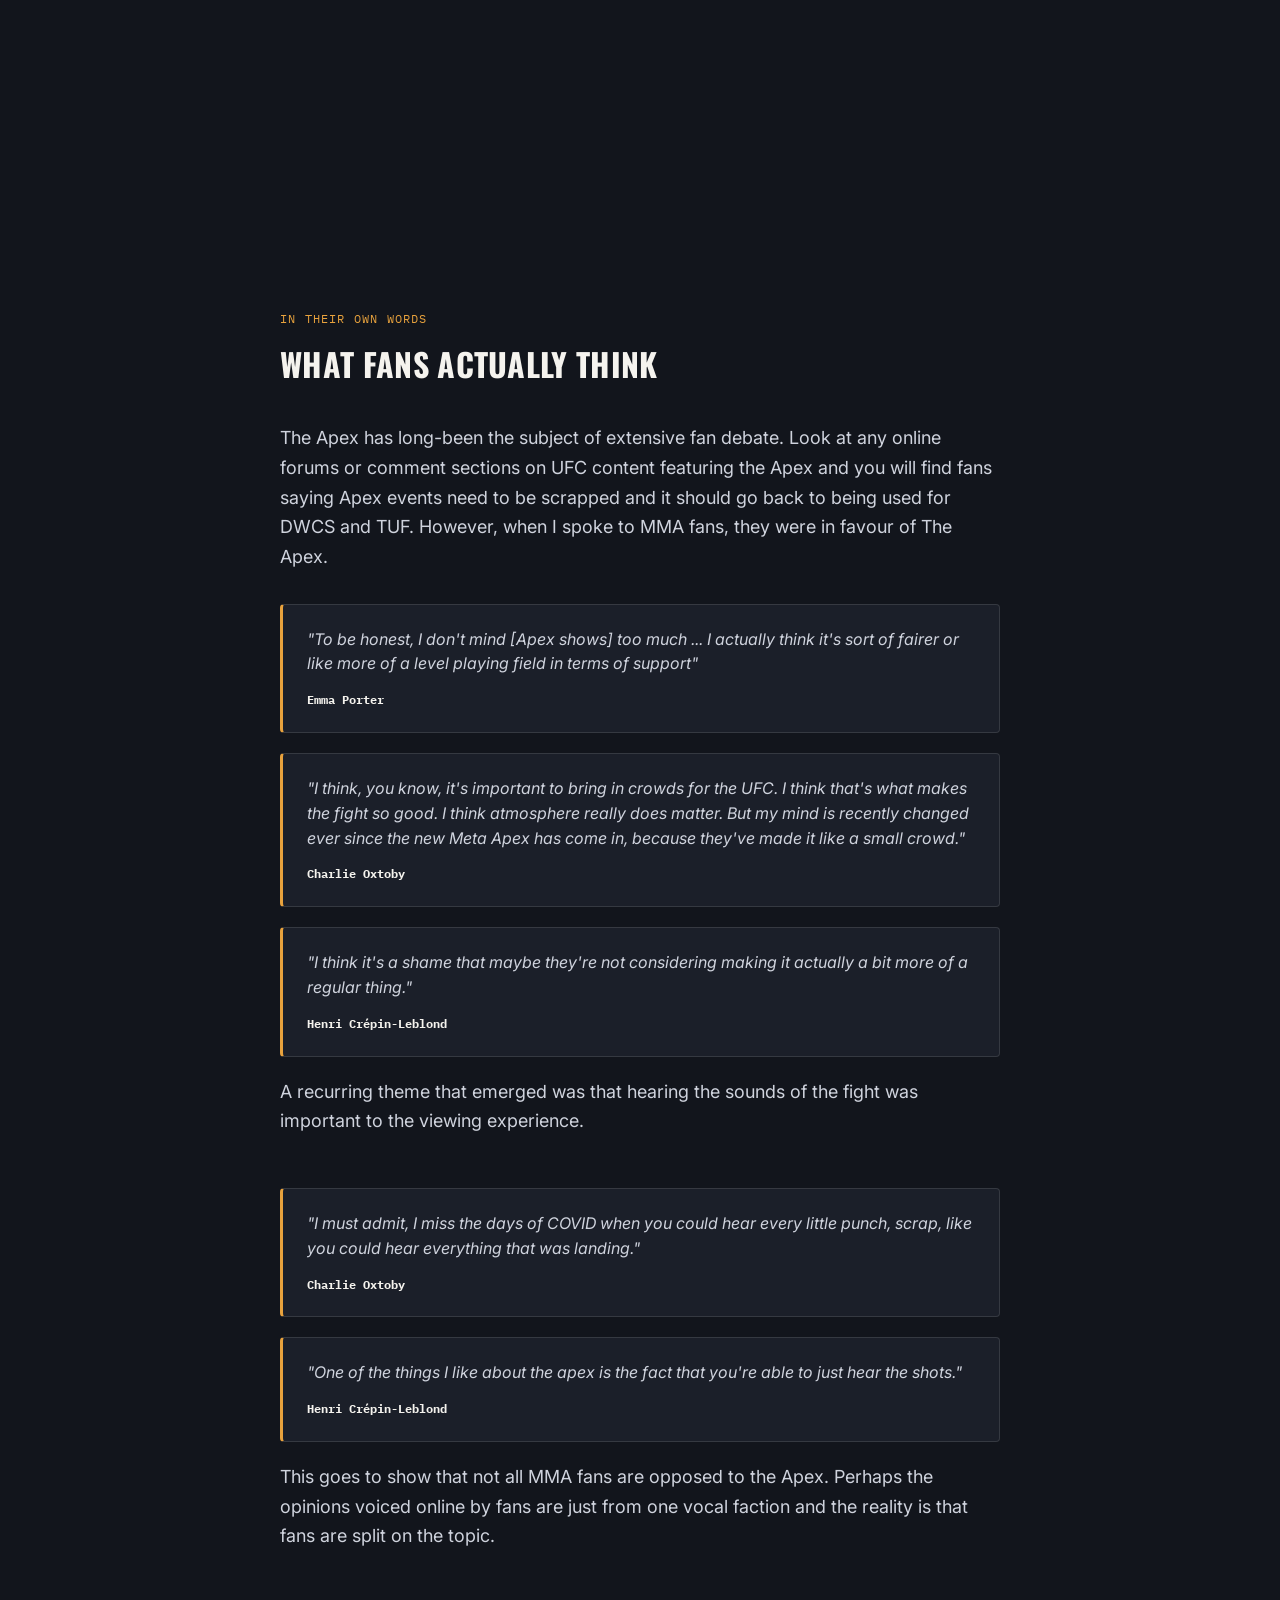
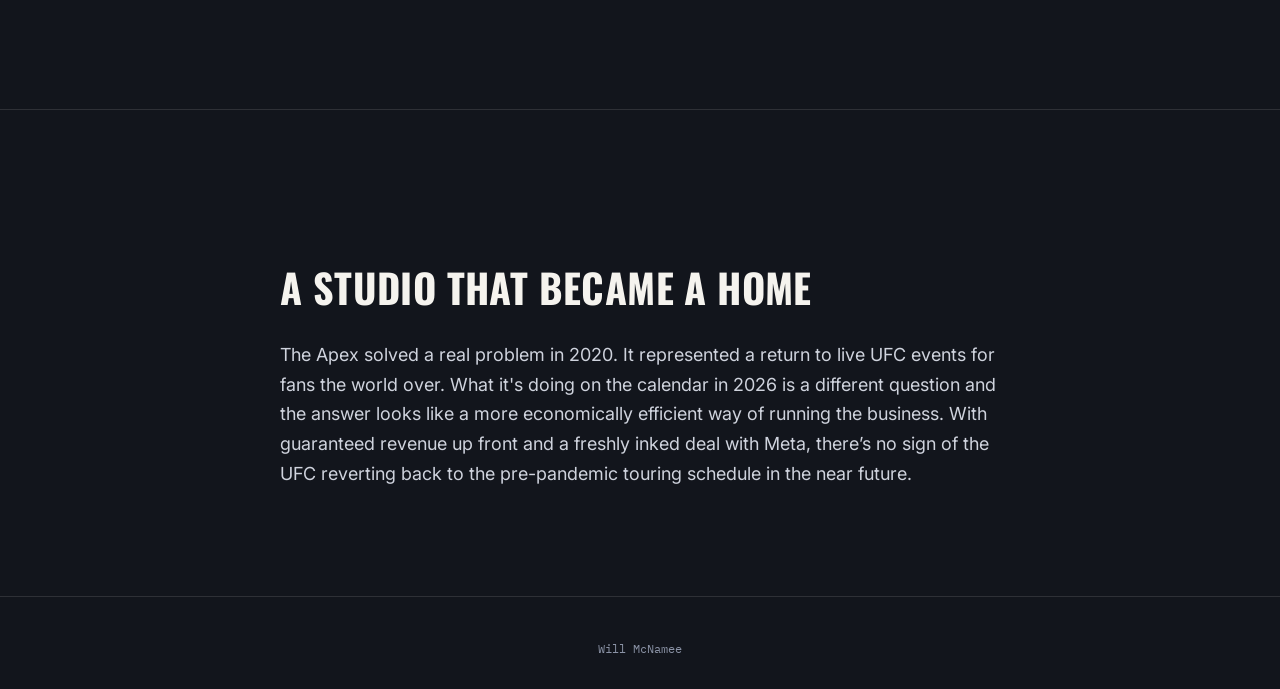
==== commit 499f1da2: "Copy changes + stylistic and format tweaks based on feedback" ====
--- a/Apex/index.html
+++ b/Apex/index.html
@@ -36,7 +36,6 @@
 ============================================================= -->
 <section class="hero">
   <div class="hero__content">
-    <p class="eyebrow">An investigation</p>
     <h1 class="hero__headline">The Apex<br>Effect</h1>
     <p class="hero__deck">
       It saved the UFC during the pandemic, but years later, they're still using
@@ -53,6 +52,7 @@
     <span>Scroll to begin</span>
     <svg width="14" height="22" viewBox="0 0 14 22" fill="none"><path d="M7 1v20M1 15l6 6 6-6" stroke="currentColor" stroke-width="1.5" stroke-linecap="round" stroke-linejoin="round"/></svg>
   </button>
+  <p class="hero__credit">Image via UFC</p>
 </section>
 
 <!-- ============================================================
@@ -62,7 +62,7 @@
   <div class="lede__col reveal">
     <p class="lede__drop">
       <span class="drop-cap">T</span>he UFC Apex was never supposed to be a real venue. It was a warehouse near the UFC HQ
-      and UFC Performance Institute (PI), big enough to house a crowd of around 1000 people that the UFC bought in
+      and UFC Performance Institute (PI), big enough to house a crowd of around 1,000 people that the UFC bought in
       October 2018.<br><br>
 
       The opening of The Apex in June 2019 represented the final stage of the UFC’s modernisation, with the PI offering
@@ -74,7 +74,7 @@
     </p>
     <figure class="lede__figure">
       <img src="Images/DWCS Season 3.png" alt="Dana White's Contender Series season three, hosted at the newly opened UFC Apex." loading="lazy">
-      <figcaption>Dana White's Contender Series, season three — the Apex's debut event.</figcaption>
+      <figcaption>Dana White's Contender Series, season three — the Apex's debut event. — Image via UFC</figcaption>
     </figure>
     <p>
       In 2020, however, when the COVID-19 pandemic began, the UFC were looking for ways to return to their regular
@@ -114,10 +114,10 @@
       experience as there is a noticeably lacking atmosphere at these events, even
       when witnessing some of the jaw-dropping moments MMA is capable of:<br><br>
 
-      "When we talk about the events feeling soulless, feeling empty, lacking Buzz, lacking excitement, all these 
-      things and more, we're talking about the the the event itself, we're talking about the the the venue itself, 
-      we're talking about the production we're talking about how it comes across on television um and and to ignore that 
-      or to deflect is is disingenuous." — Ariel Helwani, March 2025 via The Ariel Helwani Show.
+      "When we talk about the events feeling soulless, feeling empty, lacking buzz, lacking excitement, all these 
+      things and more, we're talking about the event itself, we're talking about the venue itself, 
+      we're talking about the production we're talking about how it comes across on television and to ignore that 
+      or to deflect is disingenuous." — Ariel Helwani, March 2025 via The Ariel Helwani Show.
 
       <br><br>This 1,000-person capacity is only a recent development too; prior to August 2026 the
       Apex could only hold 500 people, many of whom were friends and family of competing athletes.
@@ -169,7 +169,7 @@
     <div class="step" data-step="3">
       <p class="step__num">04</p>
       <p class="step__text">From 2023 onwards, the UFC has consistently hosted over a quarter of its events at the 
-        Apex despite it no longer being a necessity.<br><br>
+        Apex.<br><br>
 
   </div>
 </section>
@@ -231,11 +231,13 @@
       <p class="step__text">The knock-on effect is that the UFC is visiting less cities across the US than it used to.
       </p><br>
 
-       <p class="step__text">On average the UFC is visiting 12 different US cities a year compared to 17
+       <p class="step__text">Across 2024 and 2025, the UFC visited 12 different US cities a year on average compared to 17
          pre-pandemic.</p><br>
 
         <p class="step__text">That’s five less chances for fans across the US to attend a live UFC event in 
         their local area.</p><br>
+
+        <p class="step__text step__footnote">* 2026 values accurate at time of publishing</p>
     </div>
   </div>
 </section>
@@ -263,7 +265,7 @@
      <a href="https://www.youtube.com/watch?v=0psZiZEIhWo"
      target="_blank"
      rel="noopener">This piece</a> from MMA On Point also shows that the Apex is being
-     used to host weaker events. They show that since the Pandemic, the percentage
+     used to host weaker events. They show that since the pandemic, the percentage
      of 'bad' headline fights has been increasing and the majority of the fights they
      label as 'bad' are being hosted at the Apex.<br><br>
 
@@ -303,9 +305,9 @@
   </div>
 
   <p class="voxpop__intro">
-    The Apex has long-been the subject of extensive fan debate. The overwhelming consensus among online forums and comment
-    sections is that Apex events need to be scrapped and it should go back to being used for DWCS and TUF. However,
-    when I spoke to MMA fans, they were in favour of The Apex.
+    The Apex has long-been the subject of extensive fan debate. Look at any online forums or comment sections on UFC
+    content featuring the Apex and you will find fans saying Apex events need to be scrapped and it should go back to 
+    being used for DWCS and TUF. However, when I spoke to MMA fans, they were in favour of The Apex.
   </p>
 
   <div class="voxpop__grid">
@@ -355,7 +357,7 @@
   <div class="outro__col reveal">
     <h2 class="outro__title">A studio that became a home</h2>
     <p>
-      The Apex solved a real problem in 2020. It represented a returnto live UFC events for fans the world over. What
+      The Apex solved a real problem in 2020. It represented a return to live UFC events for fans the world over. What
       it's doing on the calendar in 2026 is a different question and the answer looks like a more economically efficient
       way of running the business. With guaranteed revenue up front and a freshly inked deal with Meta, there’s no sign
       of the UFC reverting back to the pre-pandemic touring schedule in the near future.
--- a/Apex/styles.css
+++ b/Apex/styles.css
@@ -112,6 +112,34 @@
 }
 .scroll-cue svg{ color: var(--amber); }
 @keyframes bob{ 0%,100%{ transform: translateY(0); } 50%{ transform: translateY(6px); } }
+
+/* ============================================================
+   PHOTO CREDIT — overlay
+   Same muted font-mono treatment as .photoCredit / figcaption,
+   pinned to a bottom corner of the hero for the background-image
+   hero, which has no <img> to caption underneath. Sits opposite
+   .scroll-cue so the two never collide. Nudged in slightly from
+   the right edge (a small fraction of the original 140px pull-in,
+   which sat too far from the corner) to clear the brightest edge
+   of the red support beam in Apex.png without drifting far from
+   where it originally sat.
+============================================================= */
+.hero__credit{
+  position: absolute;
+  right: calc(clamp(20px, 6vw, 80px) + 14px);
+  bottom: 20px;
+  max-width: 46%;
+  text-align: right;
+  font-family: var(--font-mono);
+  font-size: 12px;
+  letter-spacing: 0.02em;
+  color: var(--muted);
+  z-index: 2;
+}
+
+@media (max-width: 520px){
+  .hero__credit{ bottom: 14px; max-width: 60%; }
+}
 
 /* ============================================================
    LEDE
@@ -272,6 +300,10 @@
 .step__num{ font-family: var(--font-mono); font-size: 12px; color: var(--amber); margin: 0 0 8px; }
 .step__text{ font-size: 19px; line-height: 1.5; color: var(--ink-dim); margin:0; }
 .step.is-active .step__text{ color: var(--ink); }
+/* footnote-style aside within a step (e.g. the "2026 values
+   accurate at time of publishing" asterisk note) — smaller than
+   the surrounding step copy */
+.step__footnote{ font-size: 14px; }
 
 @media (max-width: 880px){
   .apexstory, .vegasstory{ flex-direction: column; }
@@ -323,6 +355,9 @@
 .miniChart__bar--cities{ background: var(--paleblue); }
 .miniChart__val{ font-family: var(--font-mono); font-size: 10px; color: var(--ink-dim); }
 .miniChart__label{ font-family: var(--font-mono); font-size: 9.5px; color: var(--muted); }
+/* marks a partial-year (e.g. YTD 2026) x-axis label — sized/raised
+   like a real asterisk footnote mark, not full text size */
+.miniChart__label sup{ font-size: 0.7em; line-height: 0; vertical-align: super; }
 
 /* Single big chart area that swaps content per scrollytelling step,
    sized to the combined footprint the three stacked mini charts
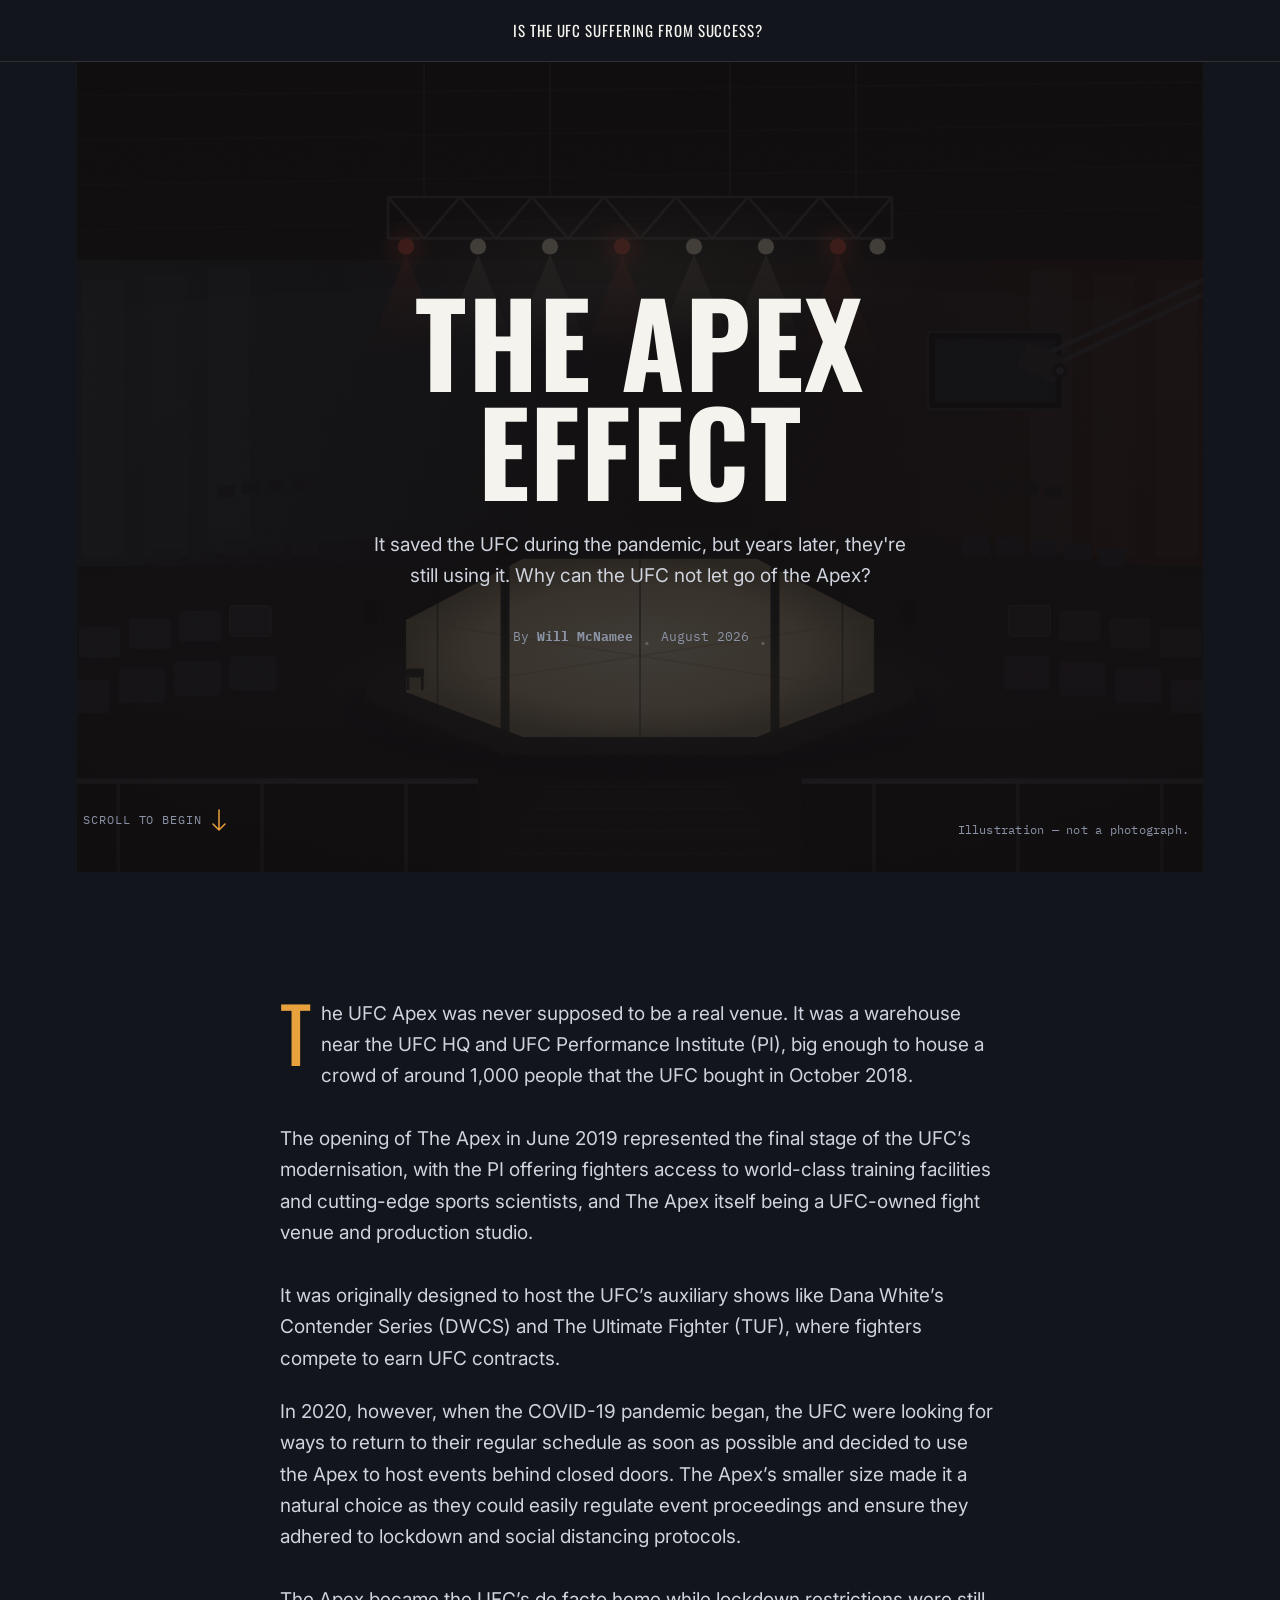
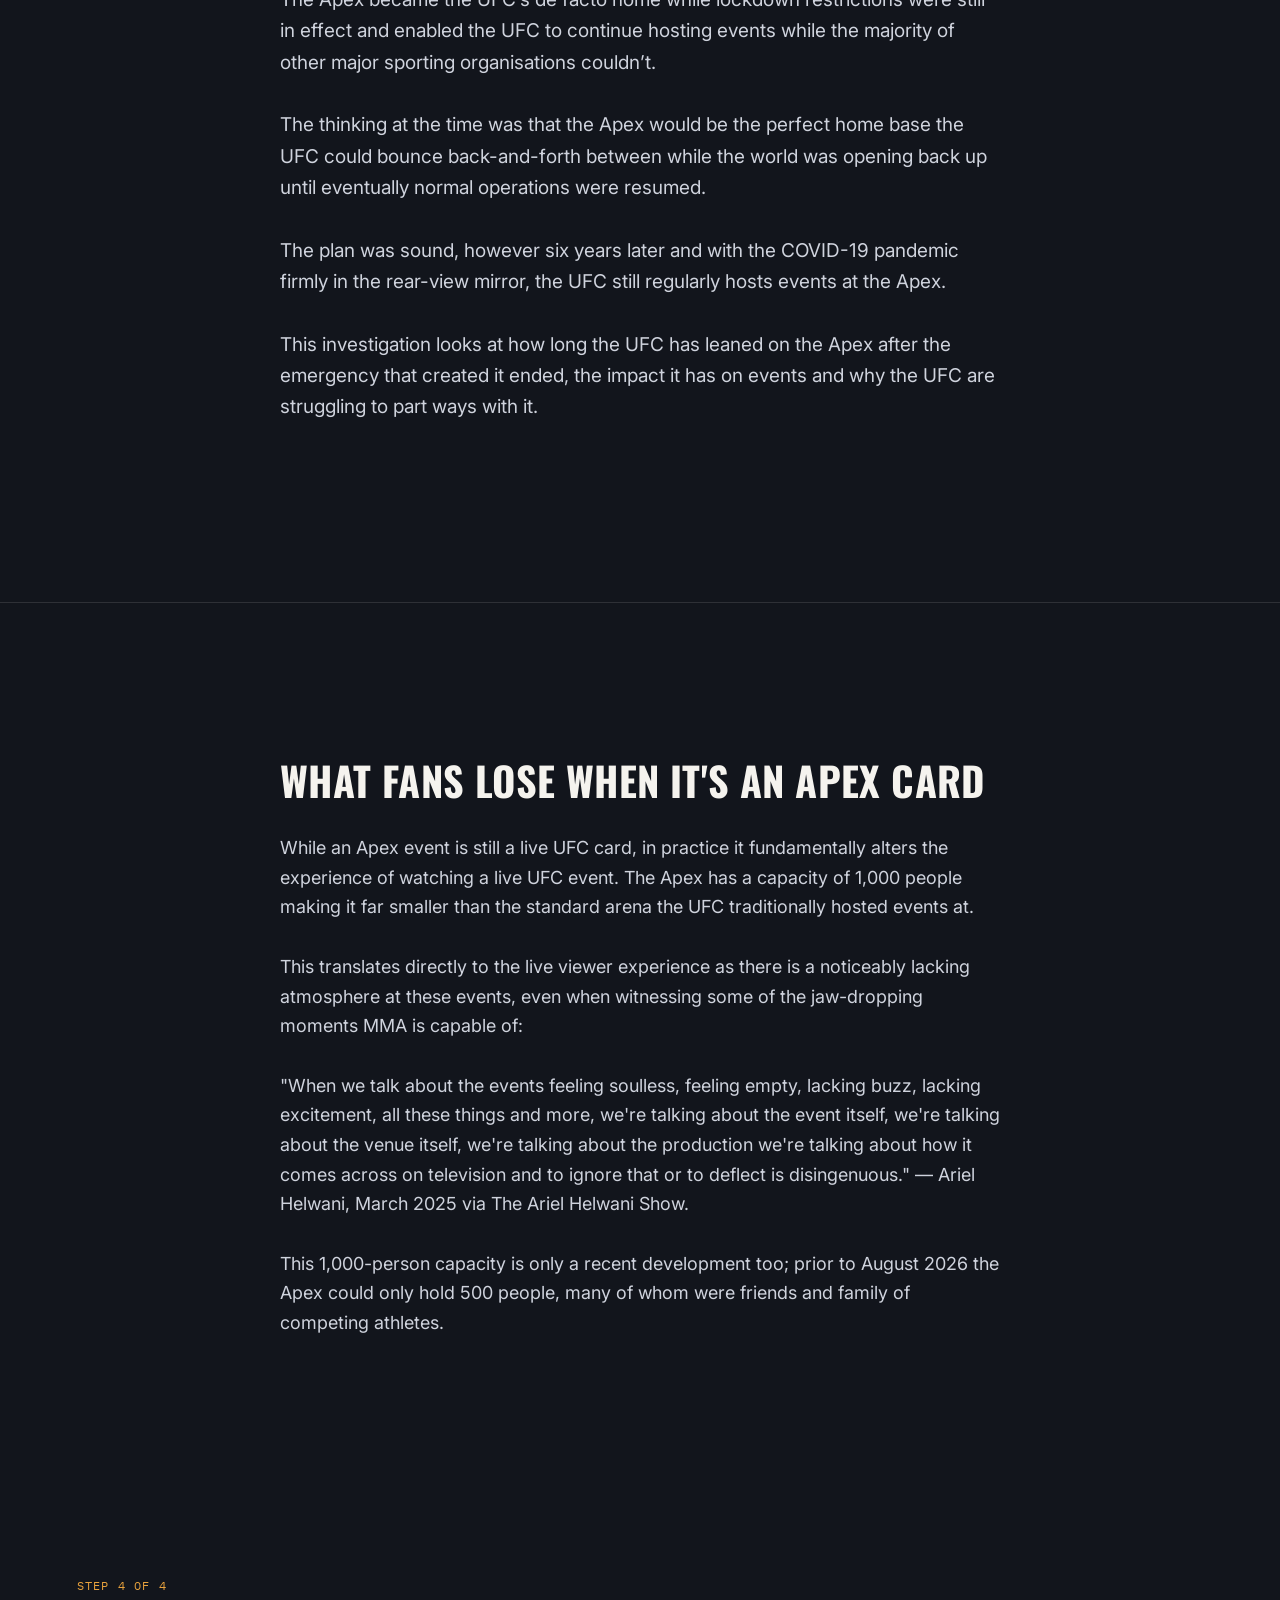
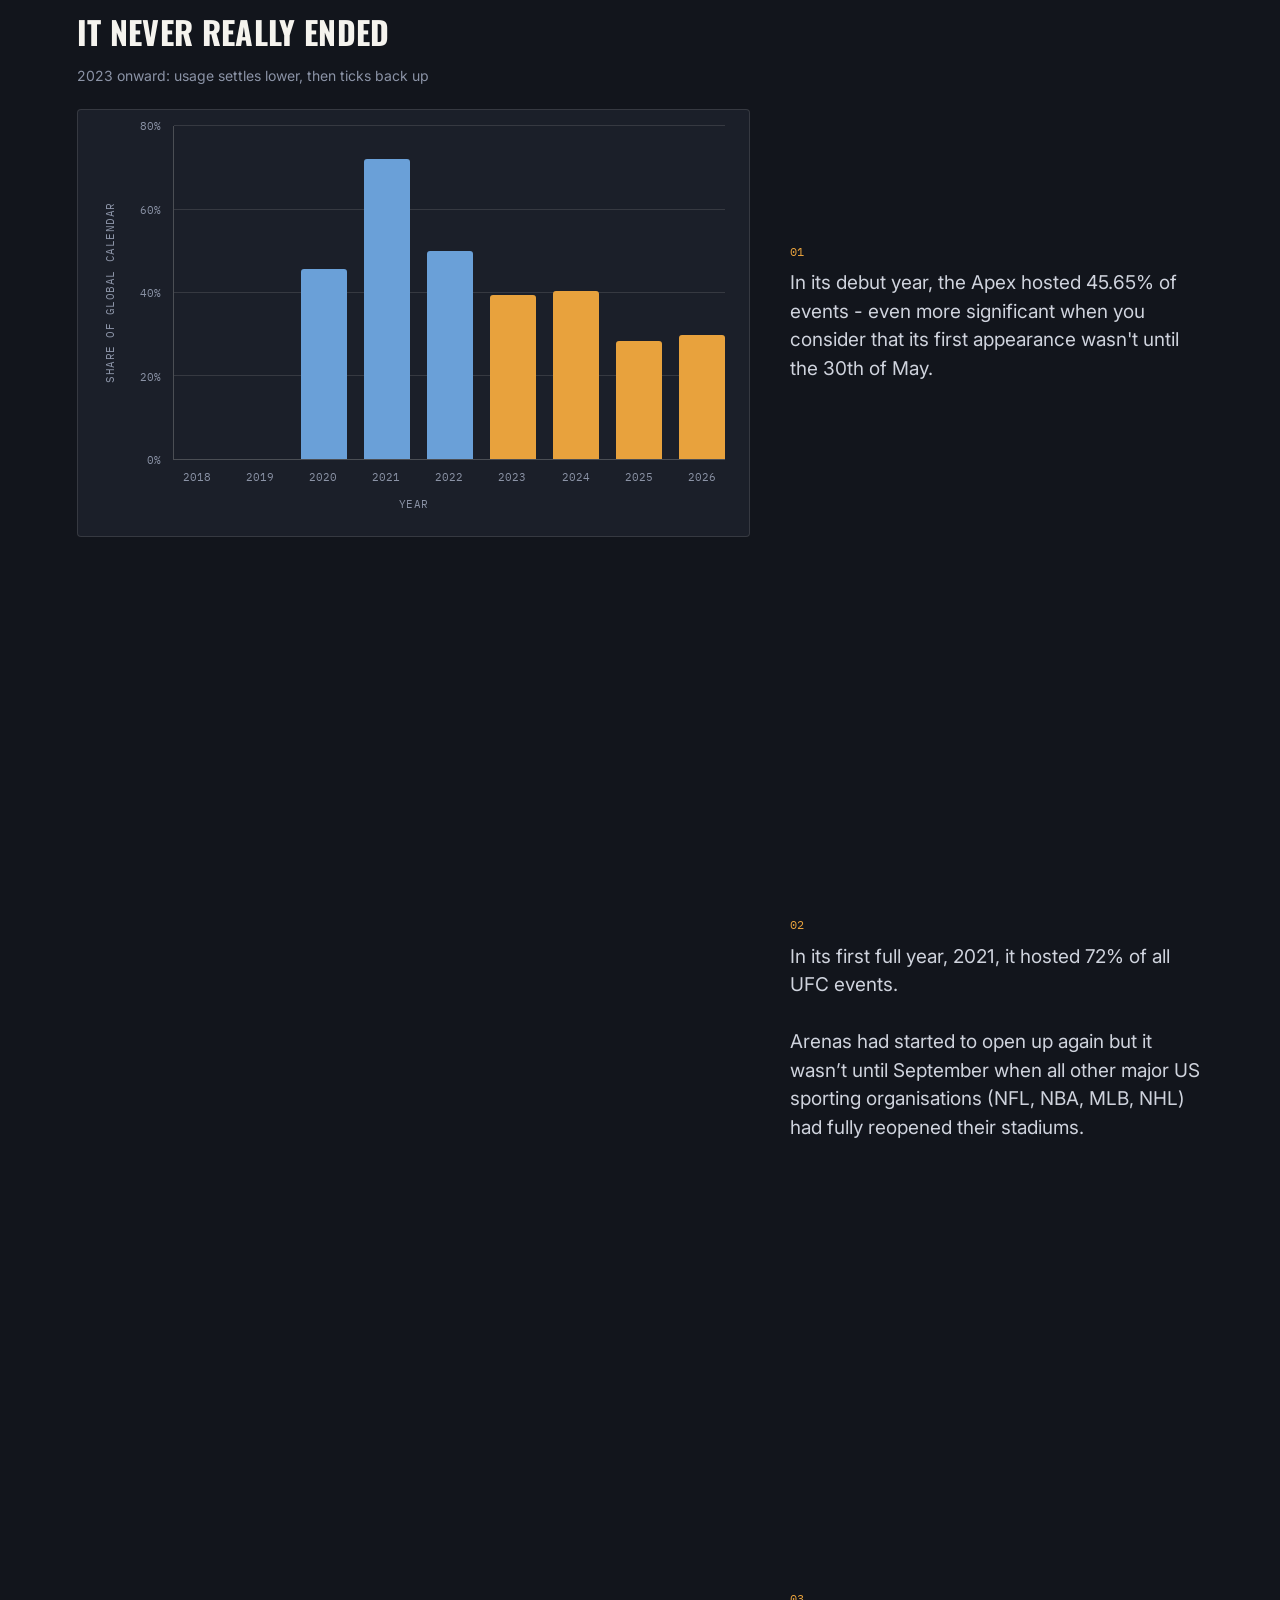
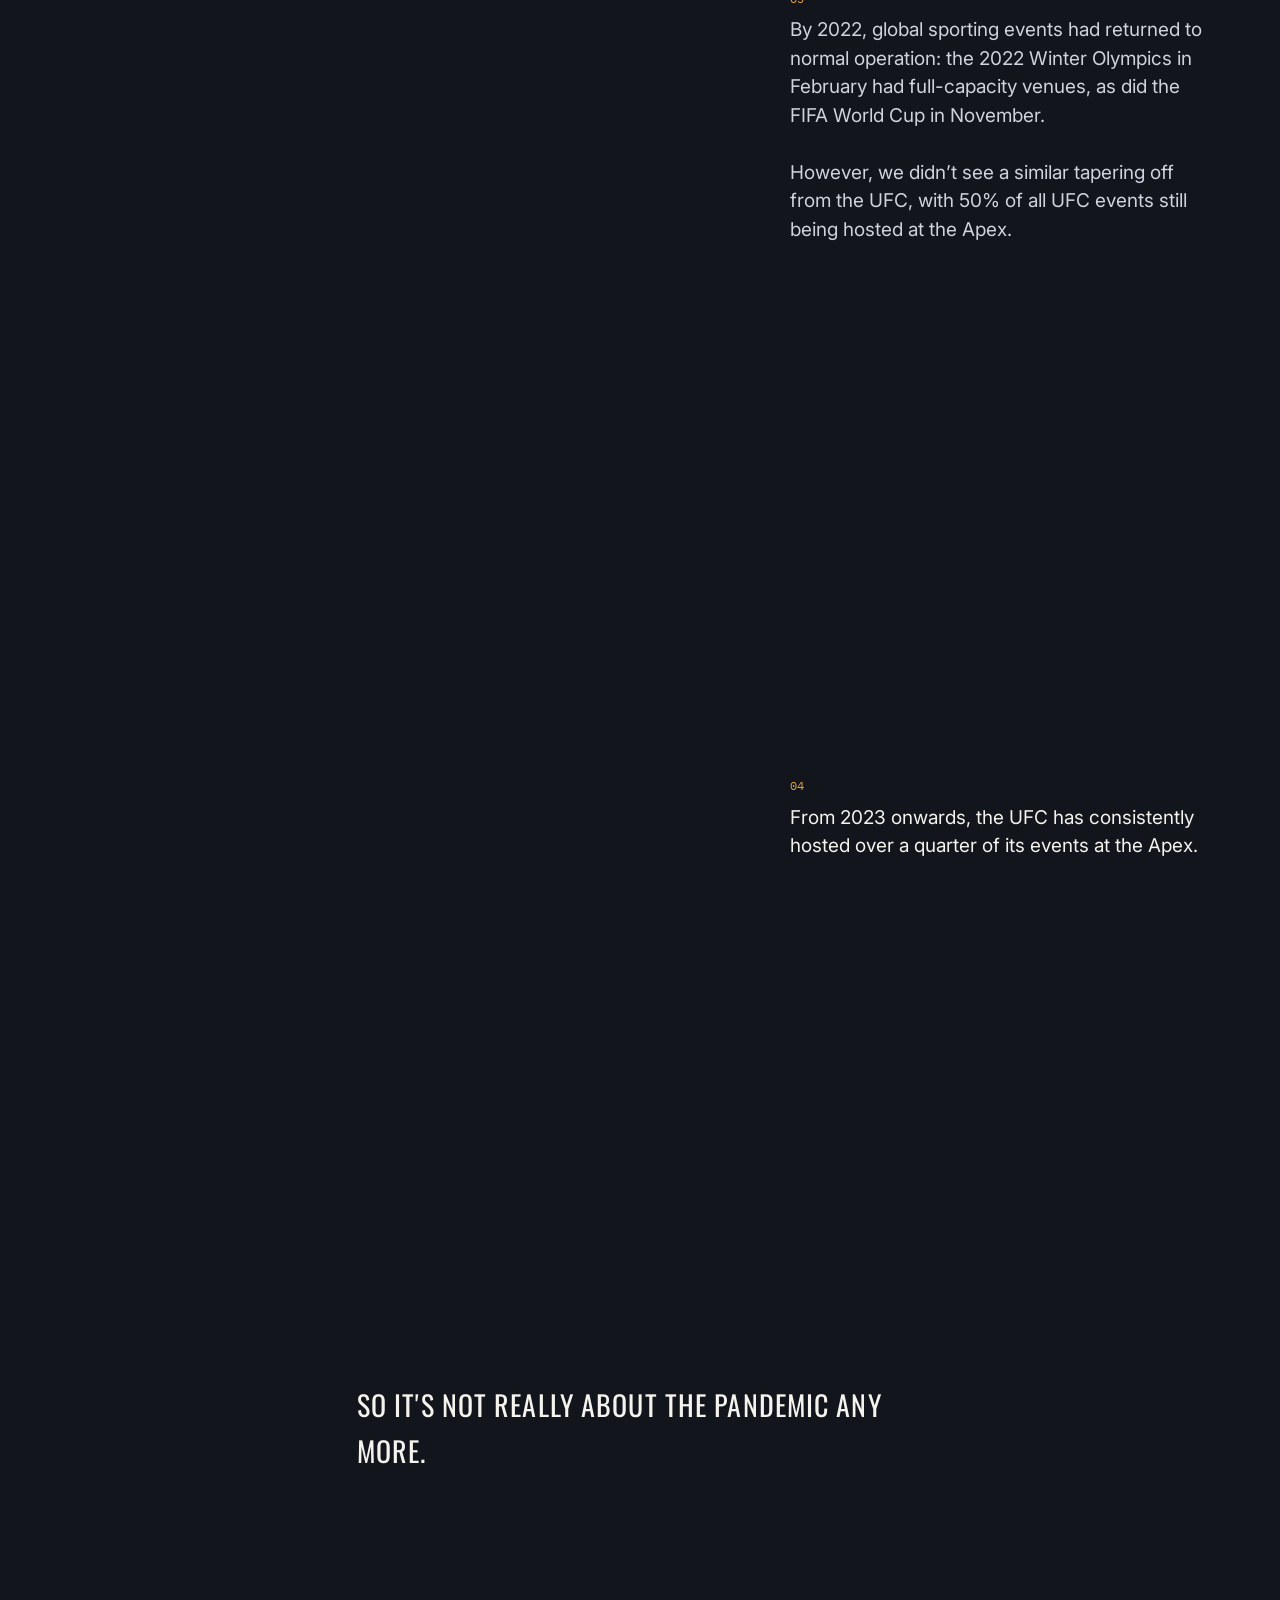
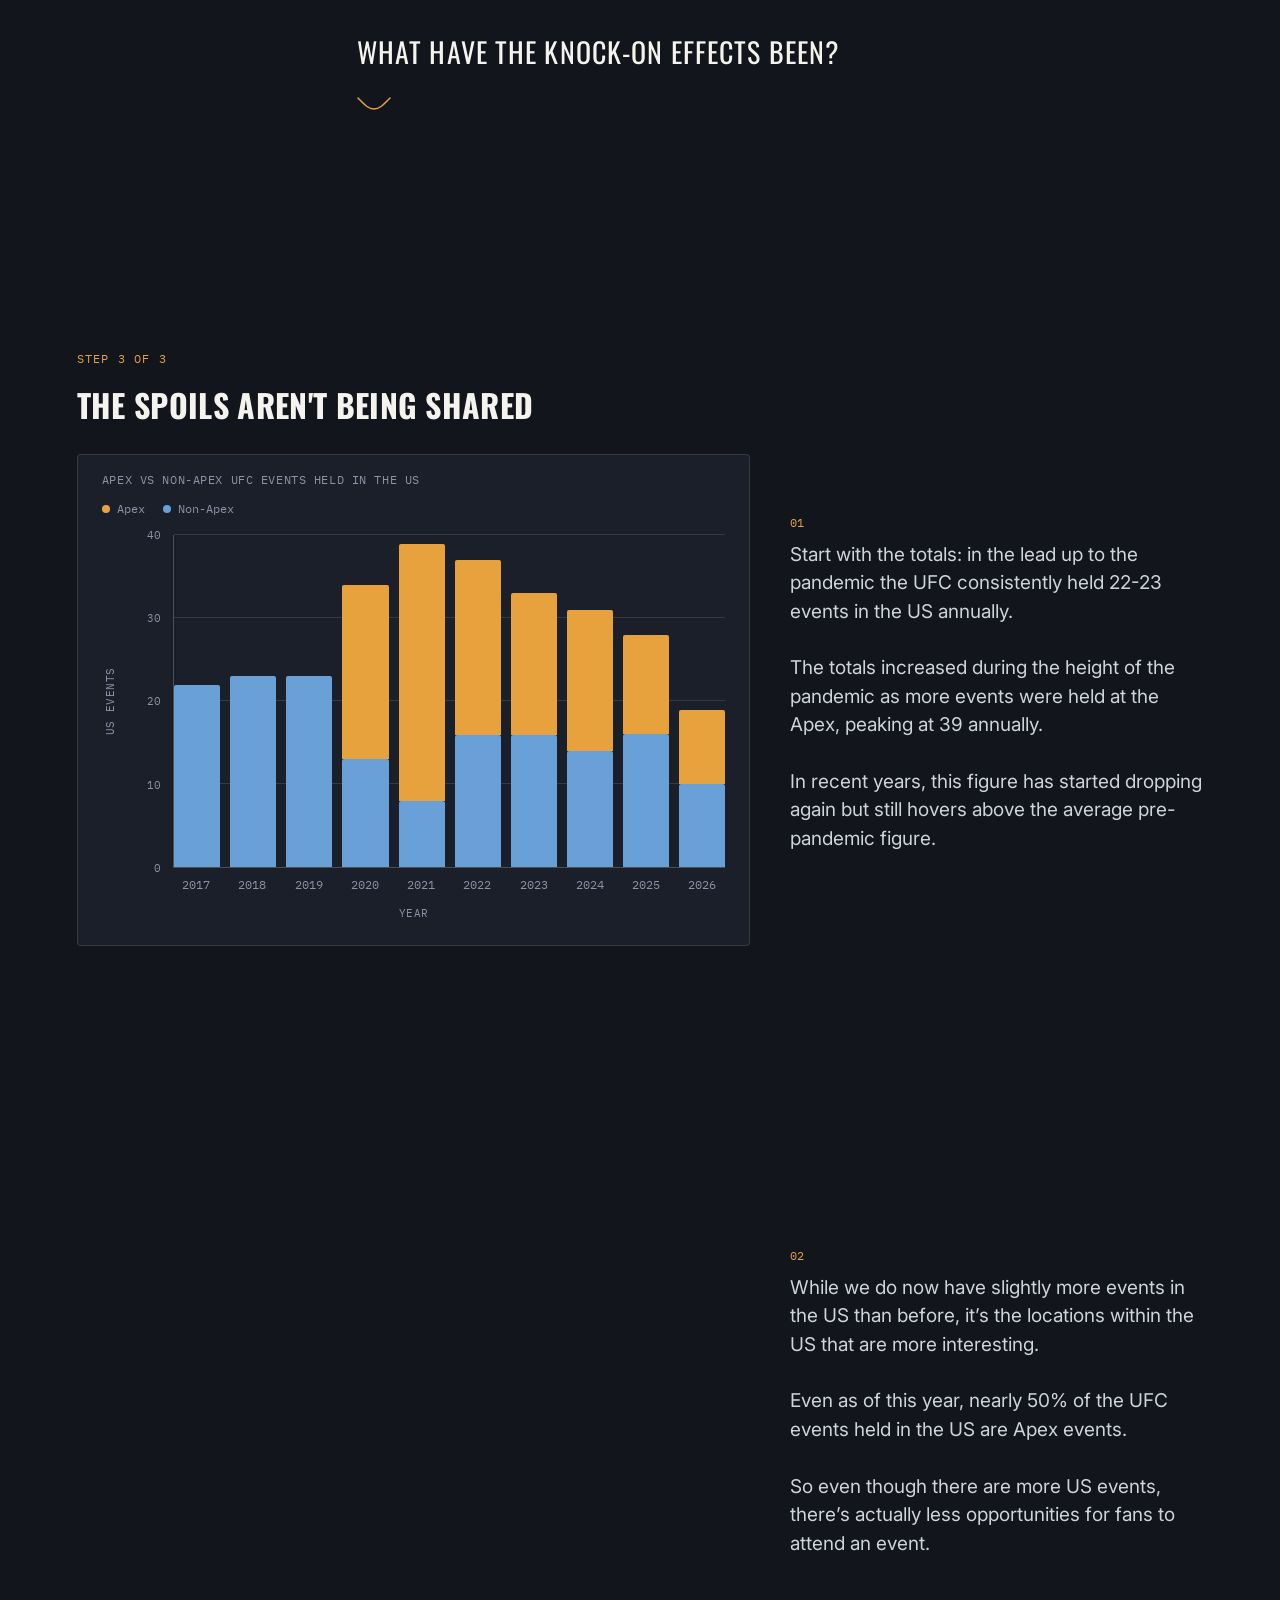
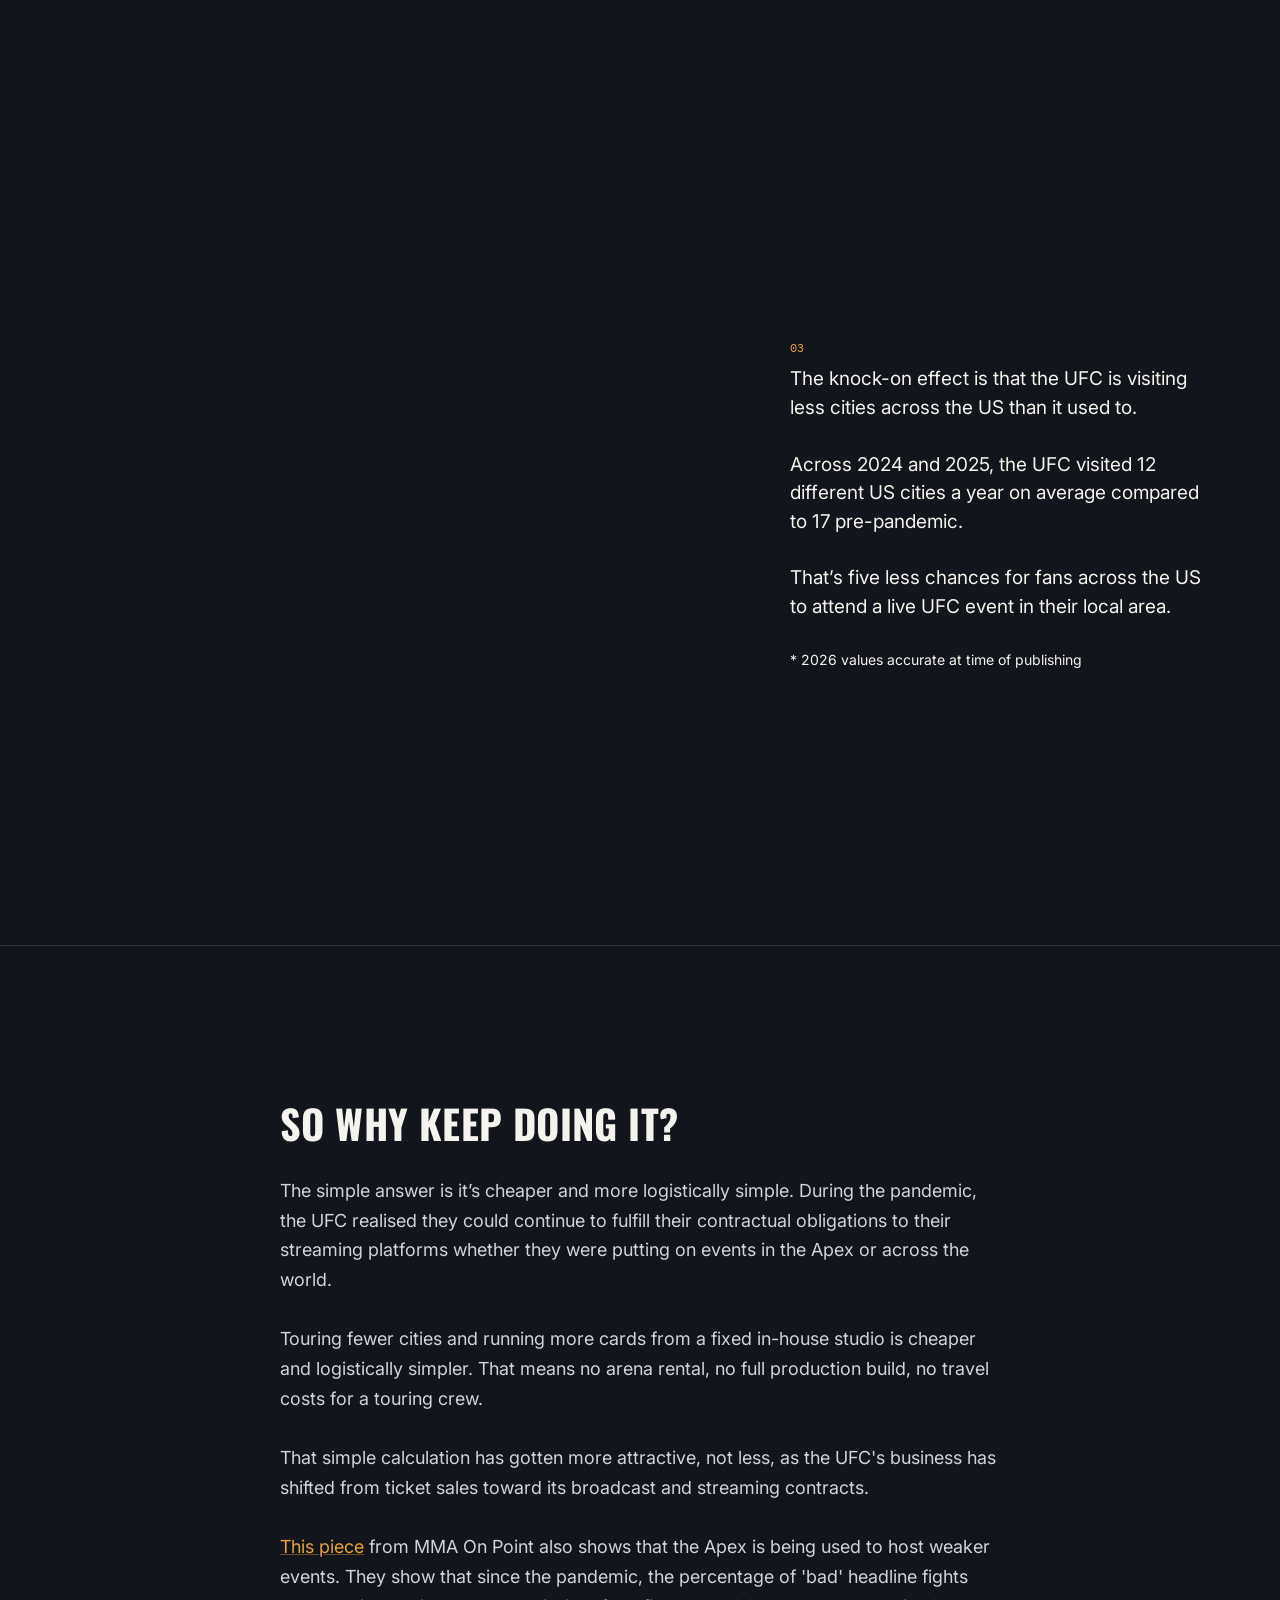
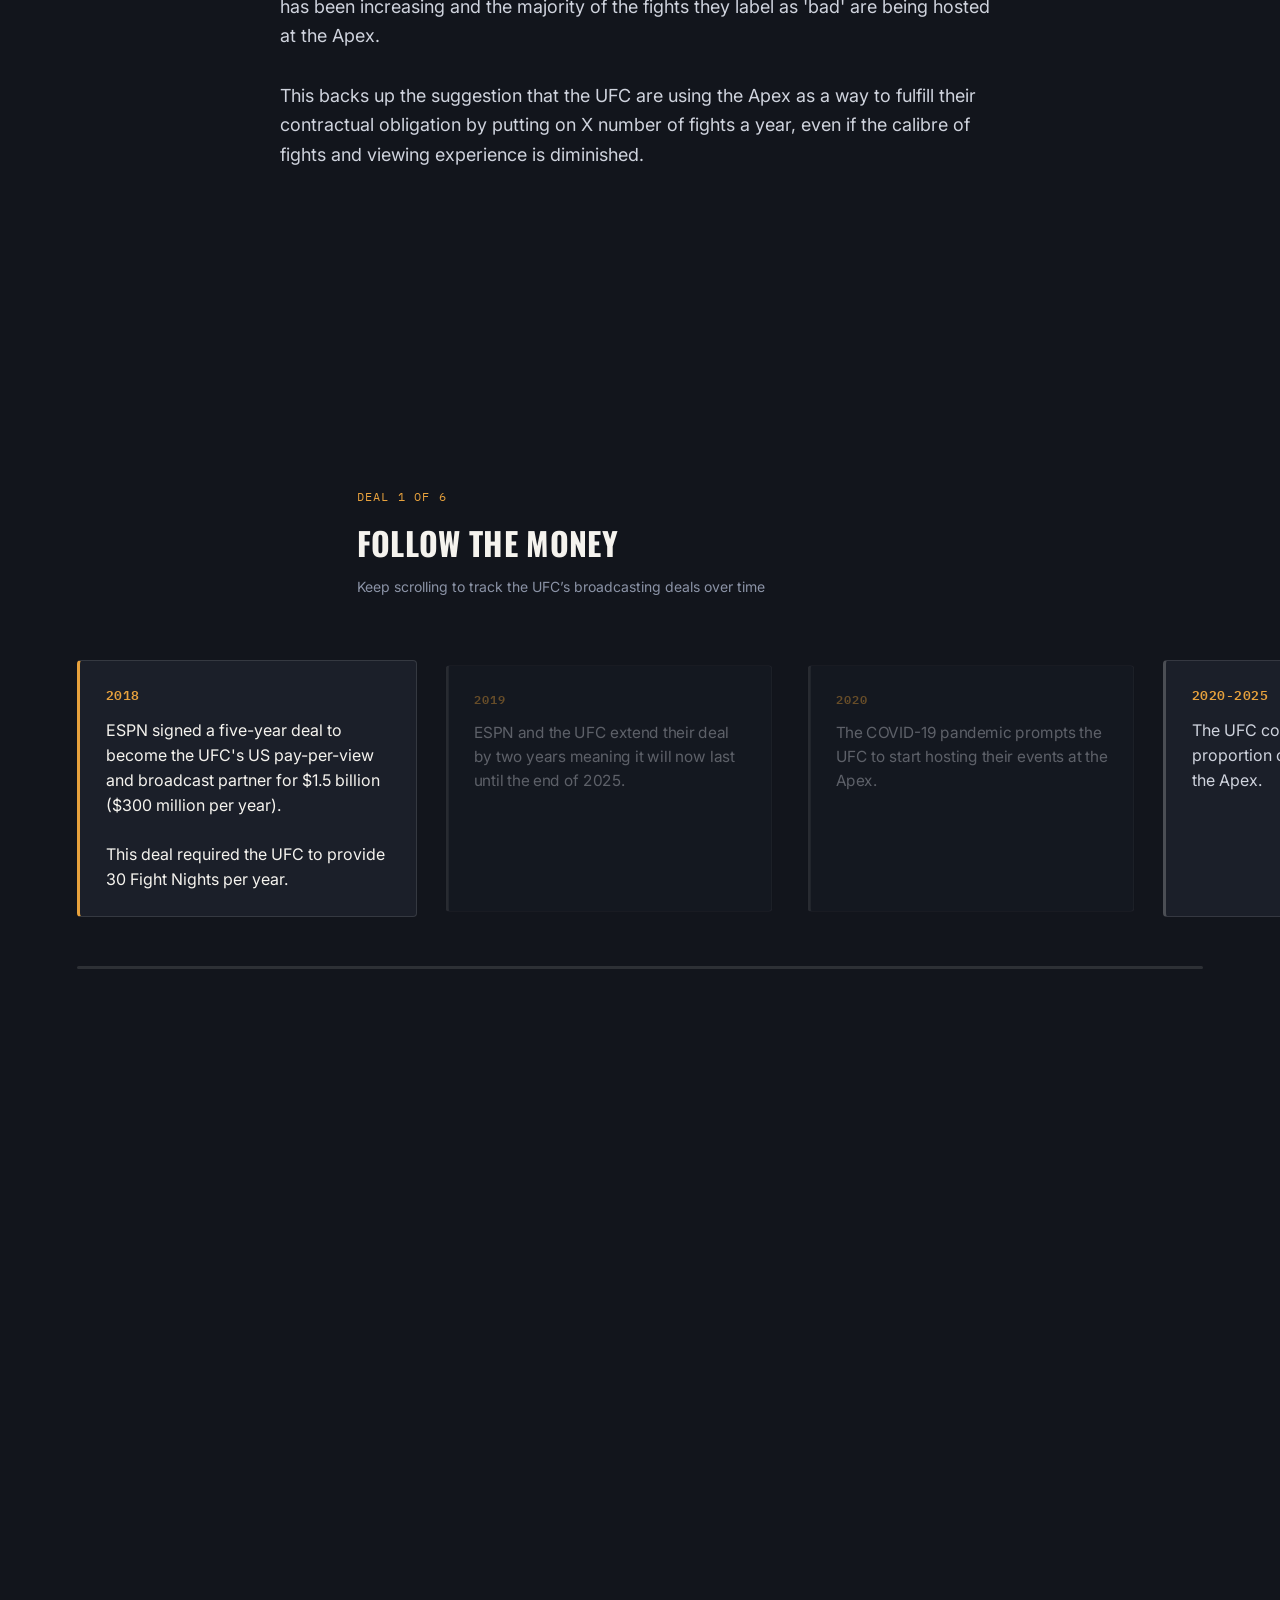
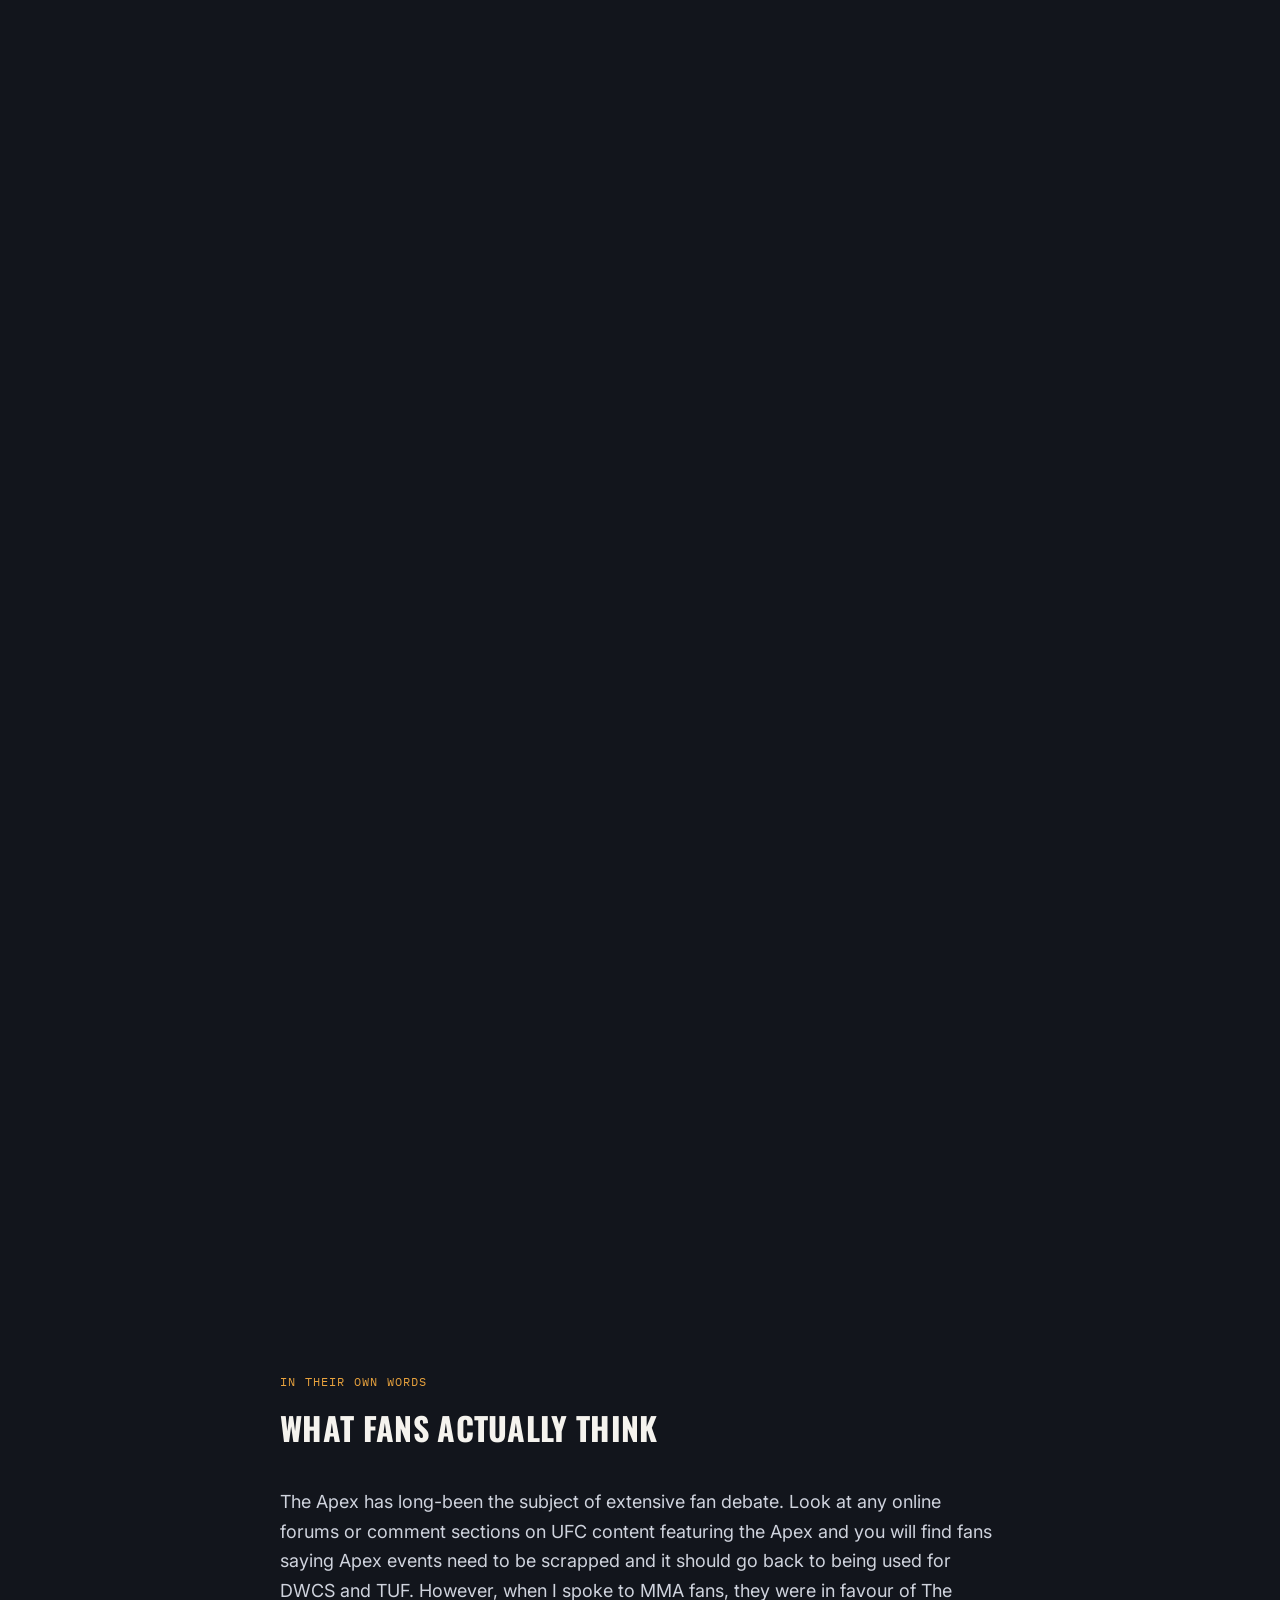
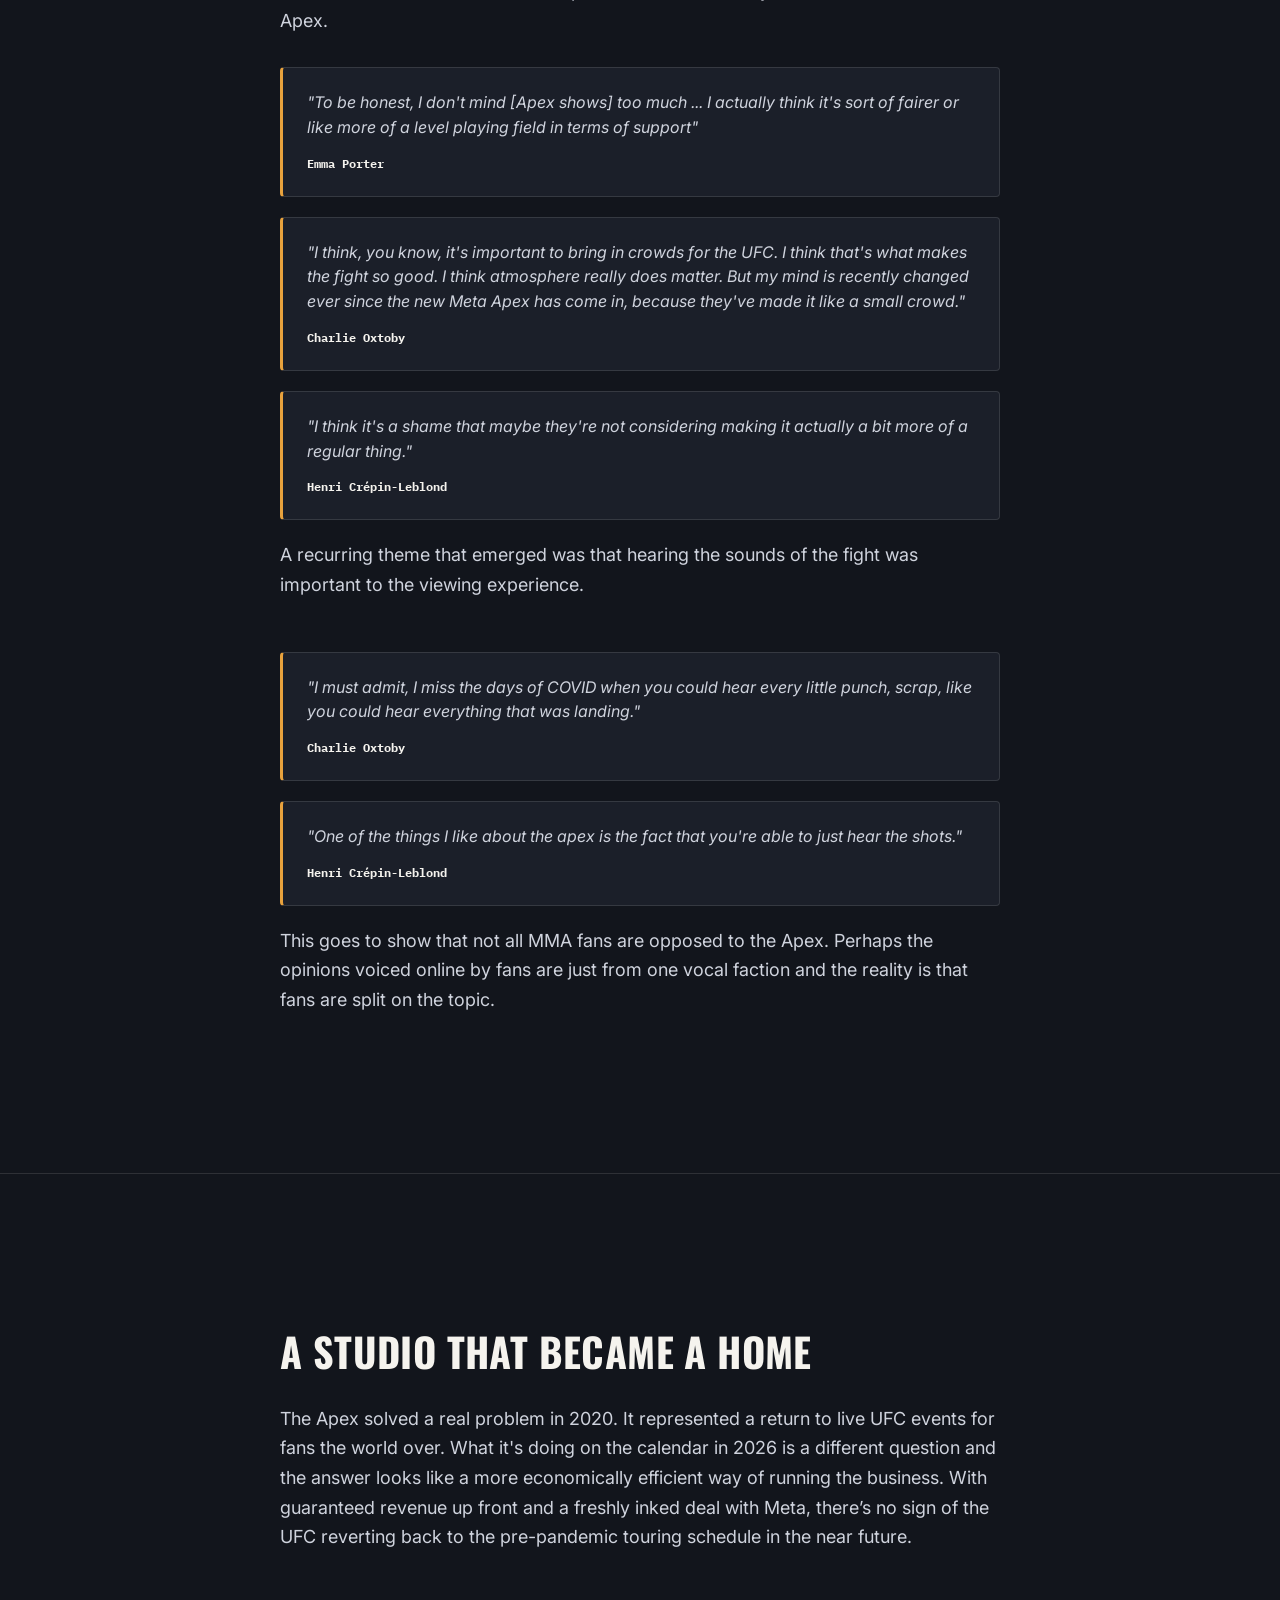
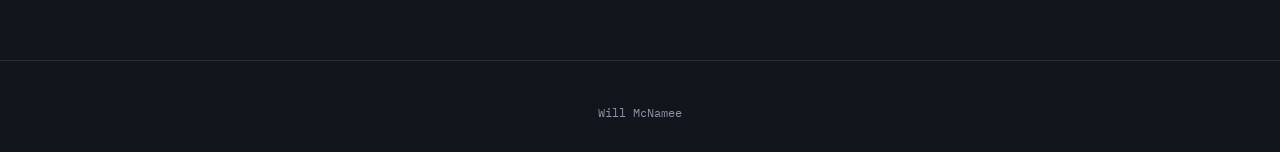
==== commit 231ea460: "Updated images" ====
--- a/Apex/index.html
+++ b/Apex/index.html
@@ -52,7 +52,7 @@
     <span>Scroll to begin</span>
     <svg width="14" height="22" viewBox="0 0 14 22" fill="none"><path d="M7 1v20M1 15l6 6 6-6" stroke="currentColor" stroke-width="1.5" stroke-linecap="round" stroke-linejoin="round"/></svg>
   </button>
-  <p class="hero__credit">Image via UFC</p>
+  <p class="hero__credit">Illustration — not a photograph.</p>
 </section>
 
 <!-- ============================================================
@@ -72,10 +72,6 @@
       <br><br>It was originally designed to host the UFC’s auxiliary shows like
       Dana White’s Contender Series (DWCS) and The Ultimate Fighter (TUF), where fighters compete to earn UFC contracts.
     </p>
-    <figure class="lede__figure">
-      <img src="Images/DWCS Season 3.png" alt="Dana White's Contender Series season three, hosted at the newly opened UFC Apex." loading="lazy">
-      <figcaption>Dana White's Contender Series, season three — the Apex's debut event. — Image via UFC</figcaption>
-    </figure>
     <p>
       In 2020, however, when the COVID-19 pandemic began, the UFC were looking for ways to return to their regular
       schedule as soon as possible and decided to use the Apex to host events behind closed doors. The Apex’s smaller
--- a/Apex/styles.css
+++ b/Apex/styles.css
@@ -90,7 +90,7 @@
   z-index: -1;
   background:
     linear-gradient(rgba(18,15,15,0.8), rgba(18,15,15,0.8)),
-    url('Images/Apex.png');
+    url('Images/Apex.svg');
   background-size: cover;
   background-position: center;
   background-repeat: no-repeat;
@@ -138,7 +138,7 @@
 }
 
 @media (max-width: 520px){
-  .hero__credit{ bottom: 14px; max-width: 60%; }
+  .hero__credit{ bottom: 14px; max-width: 40%; }
 }
 
 /* ============================================================
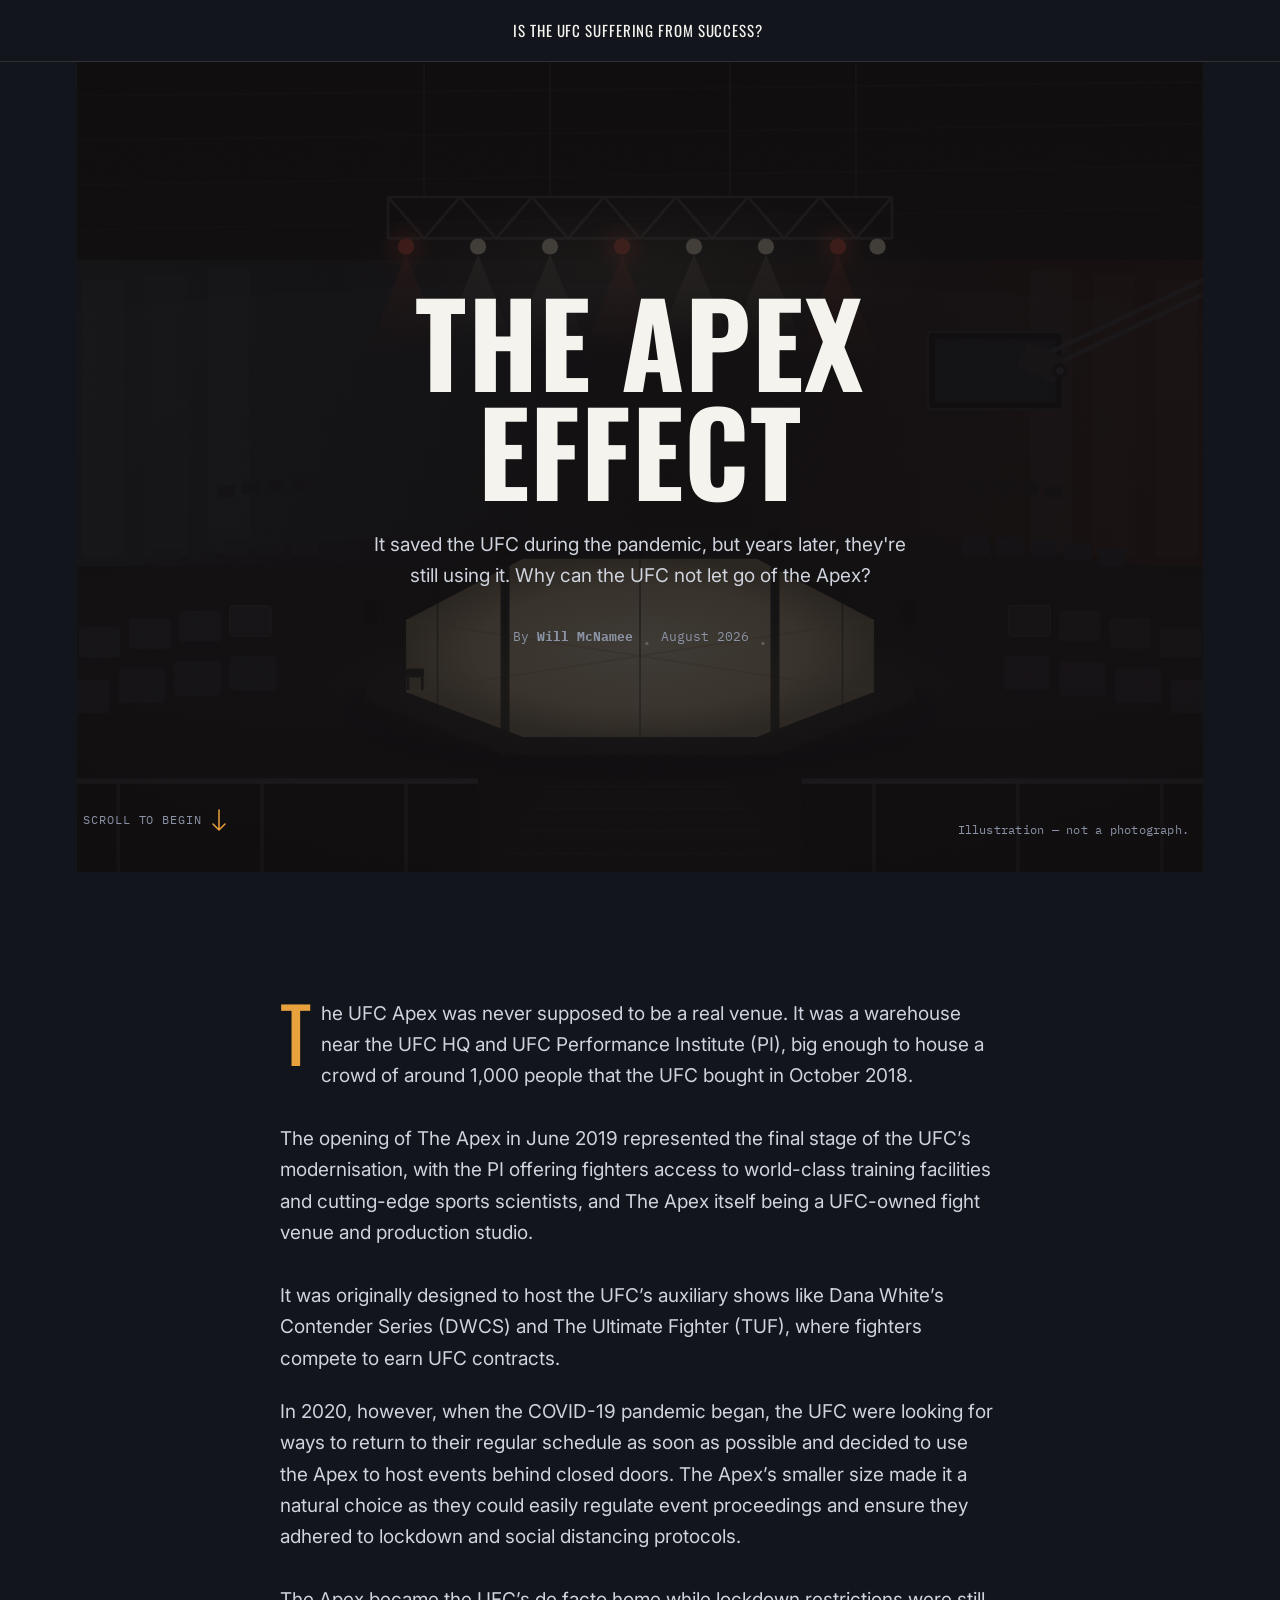
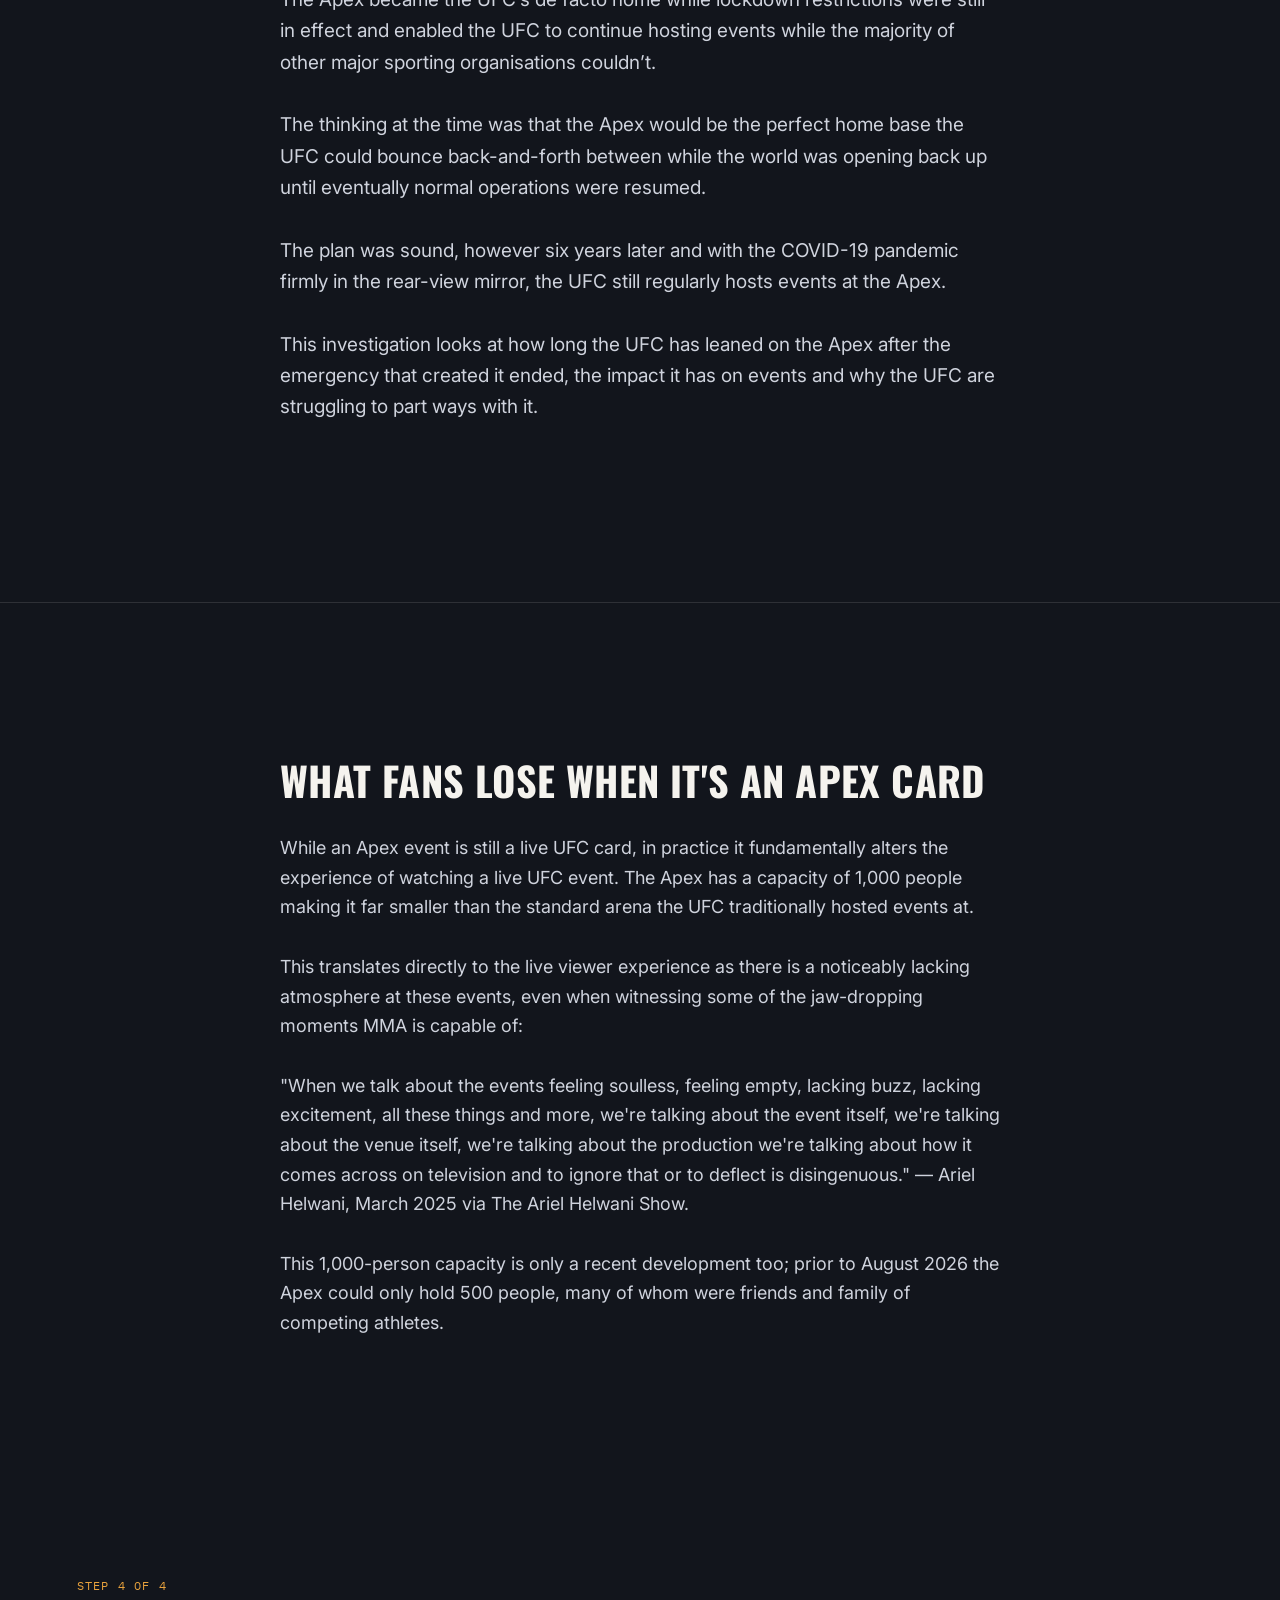
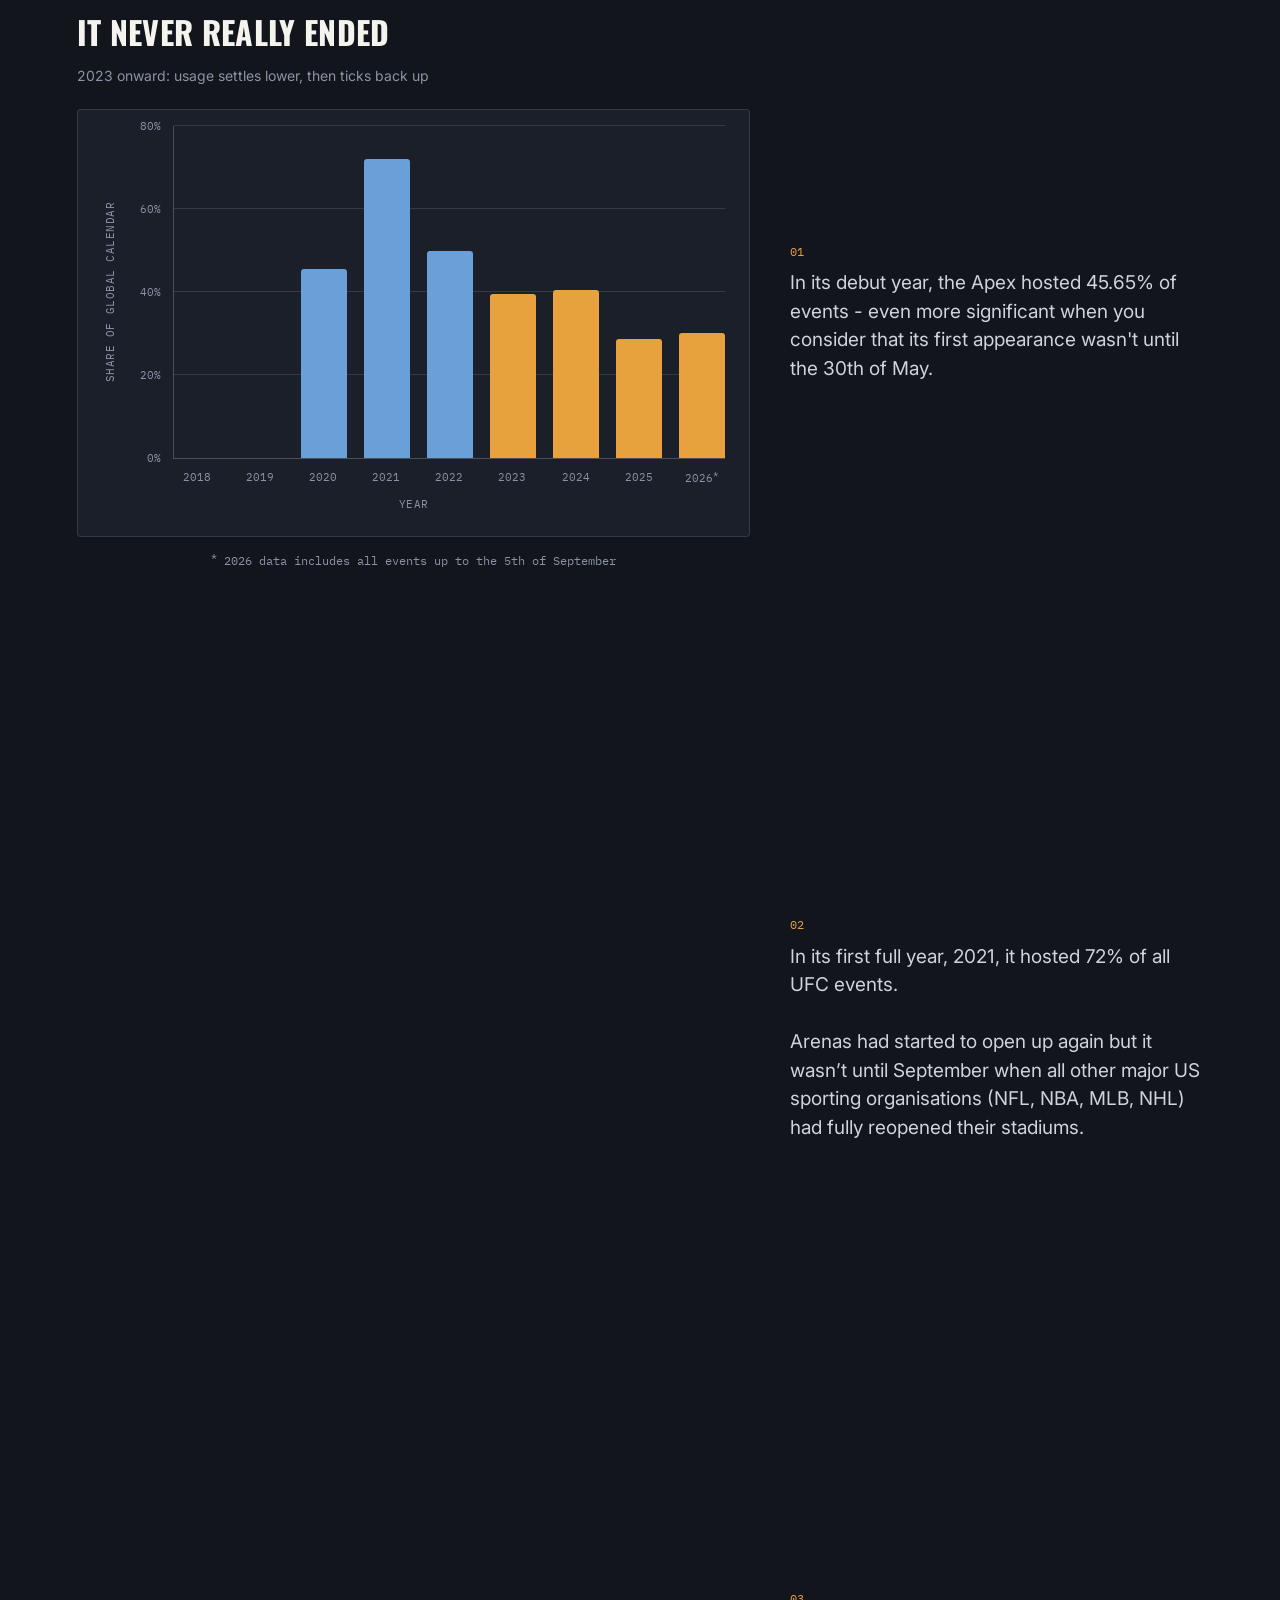
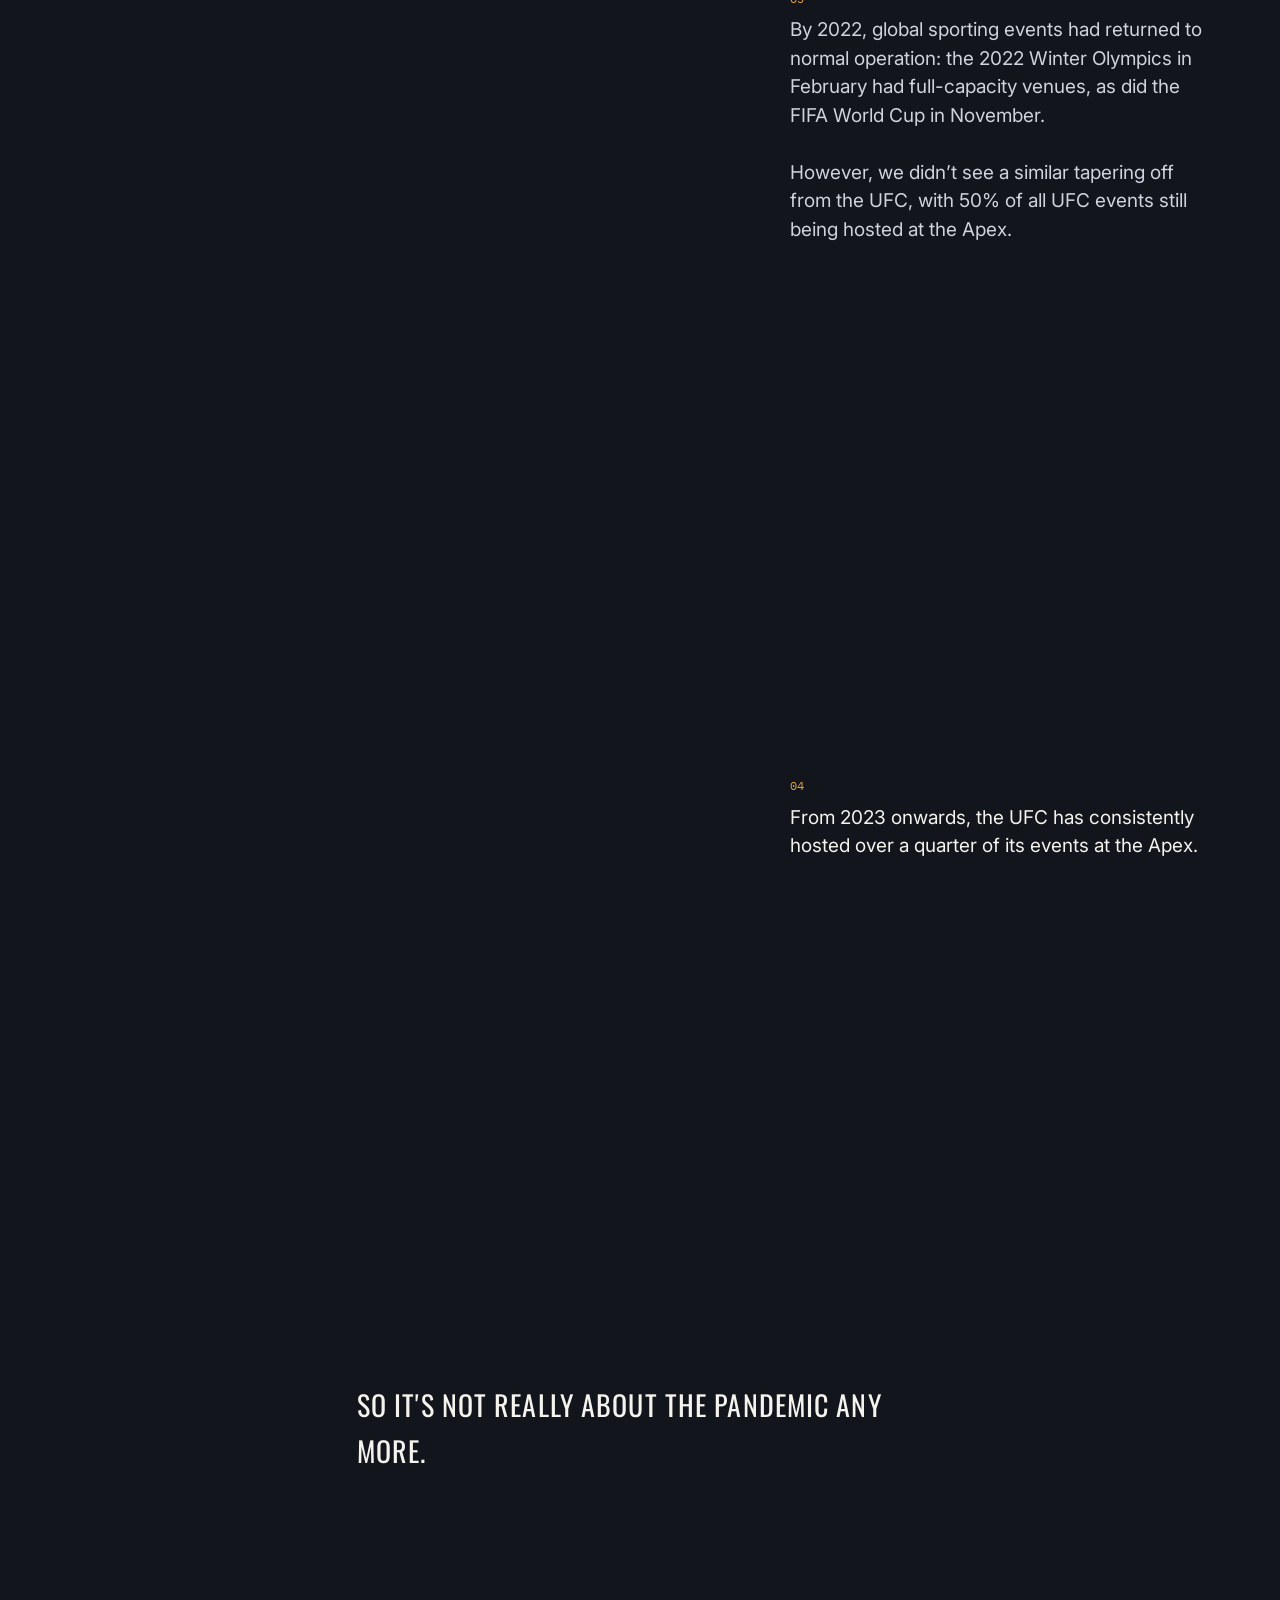
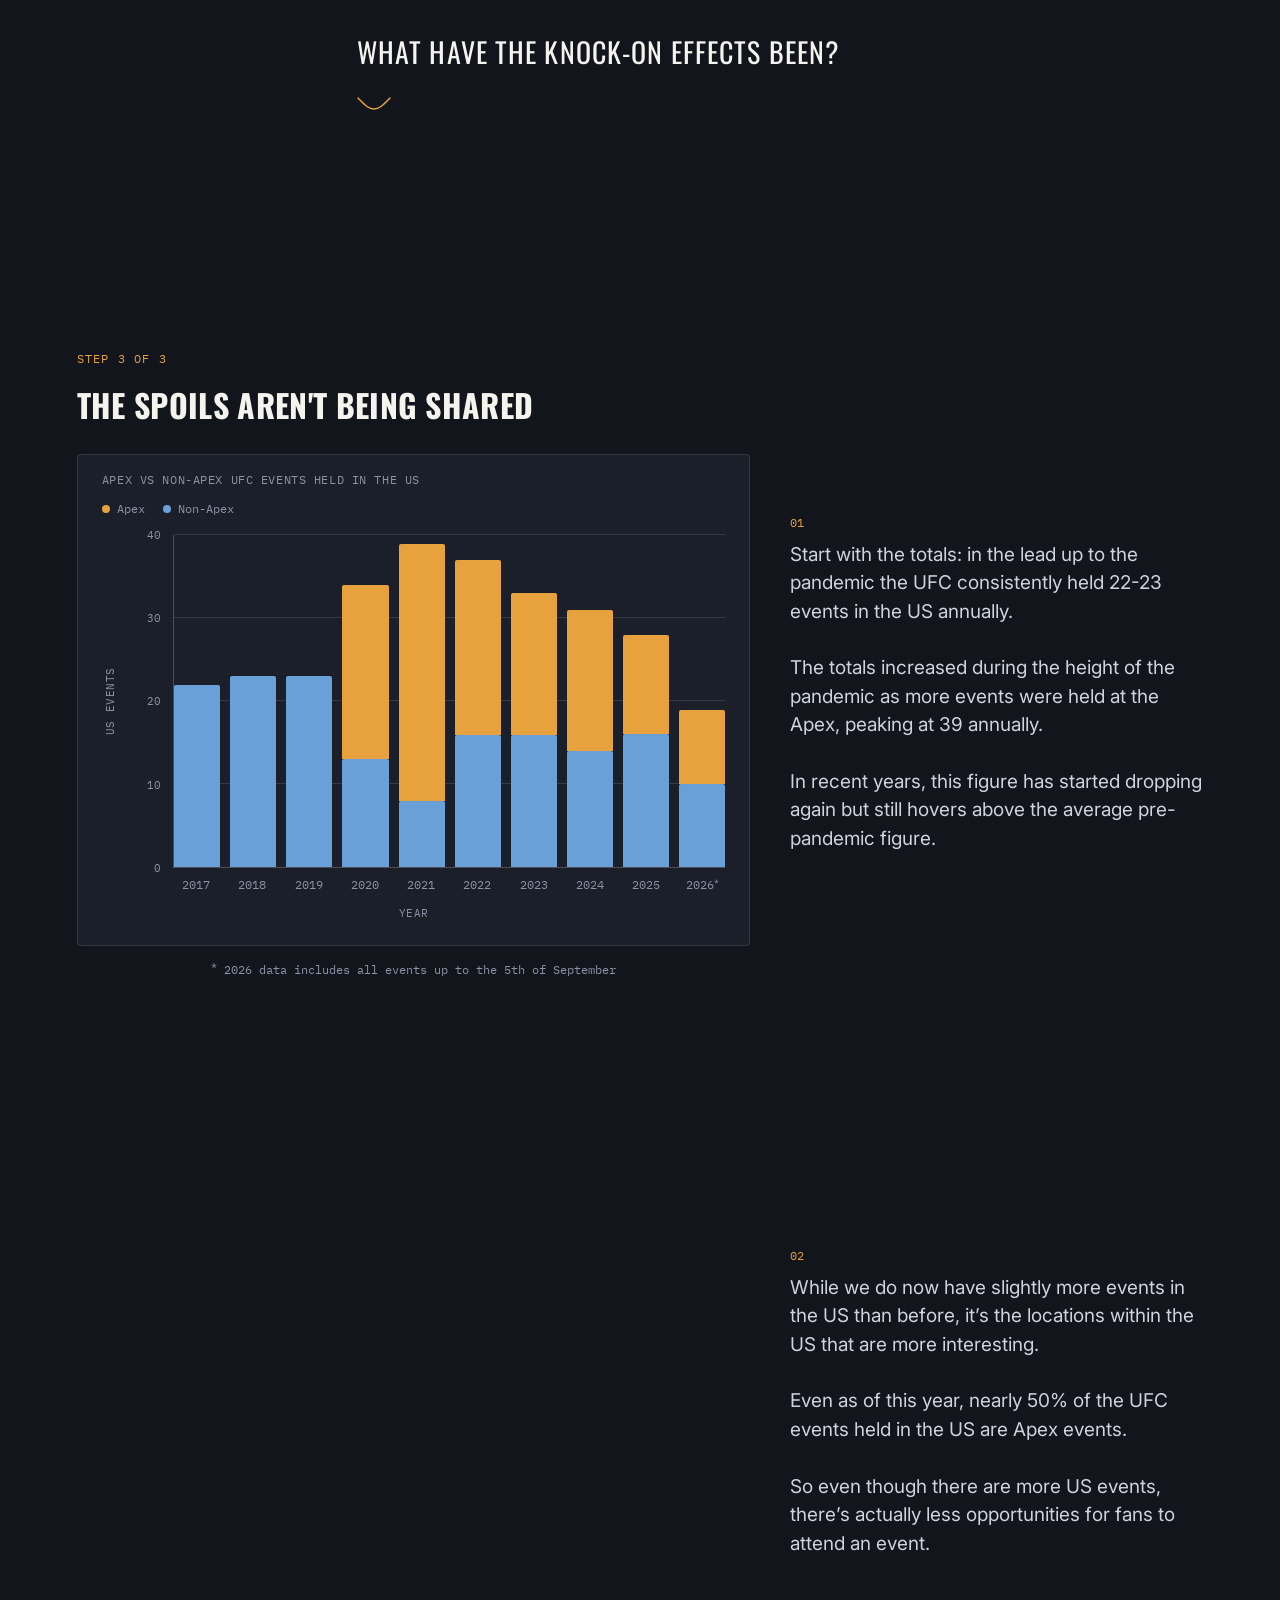
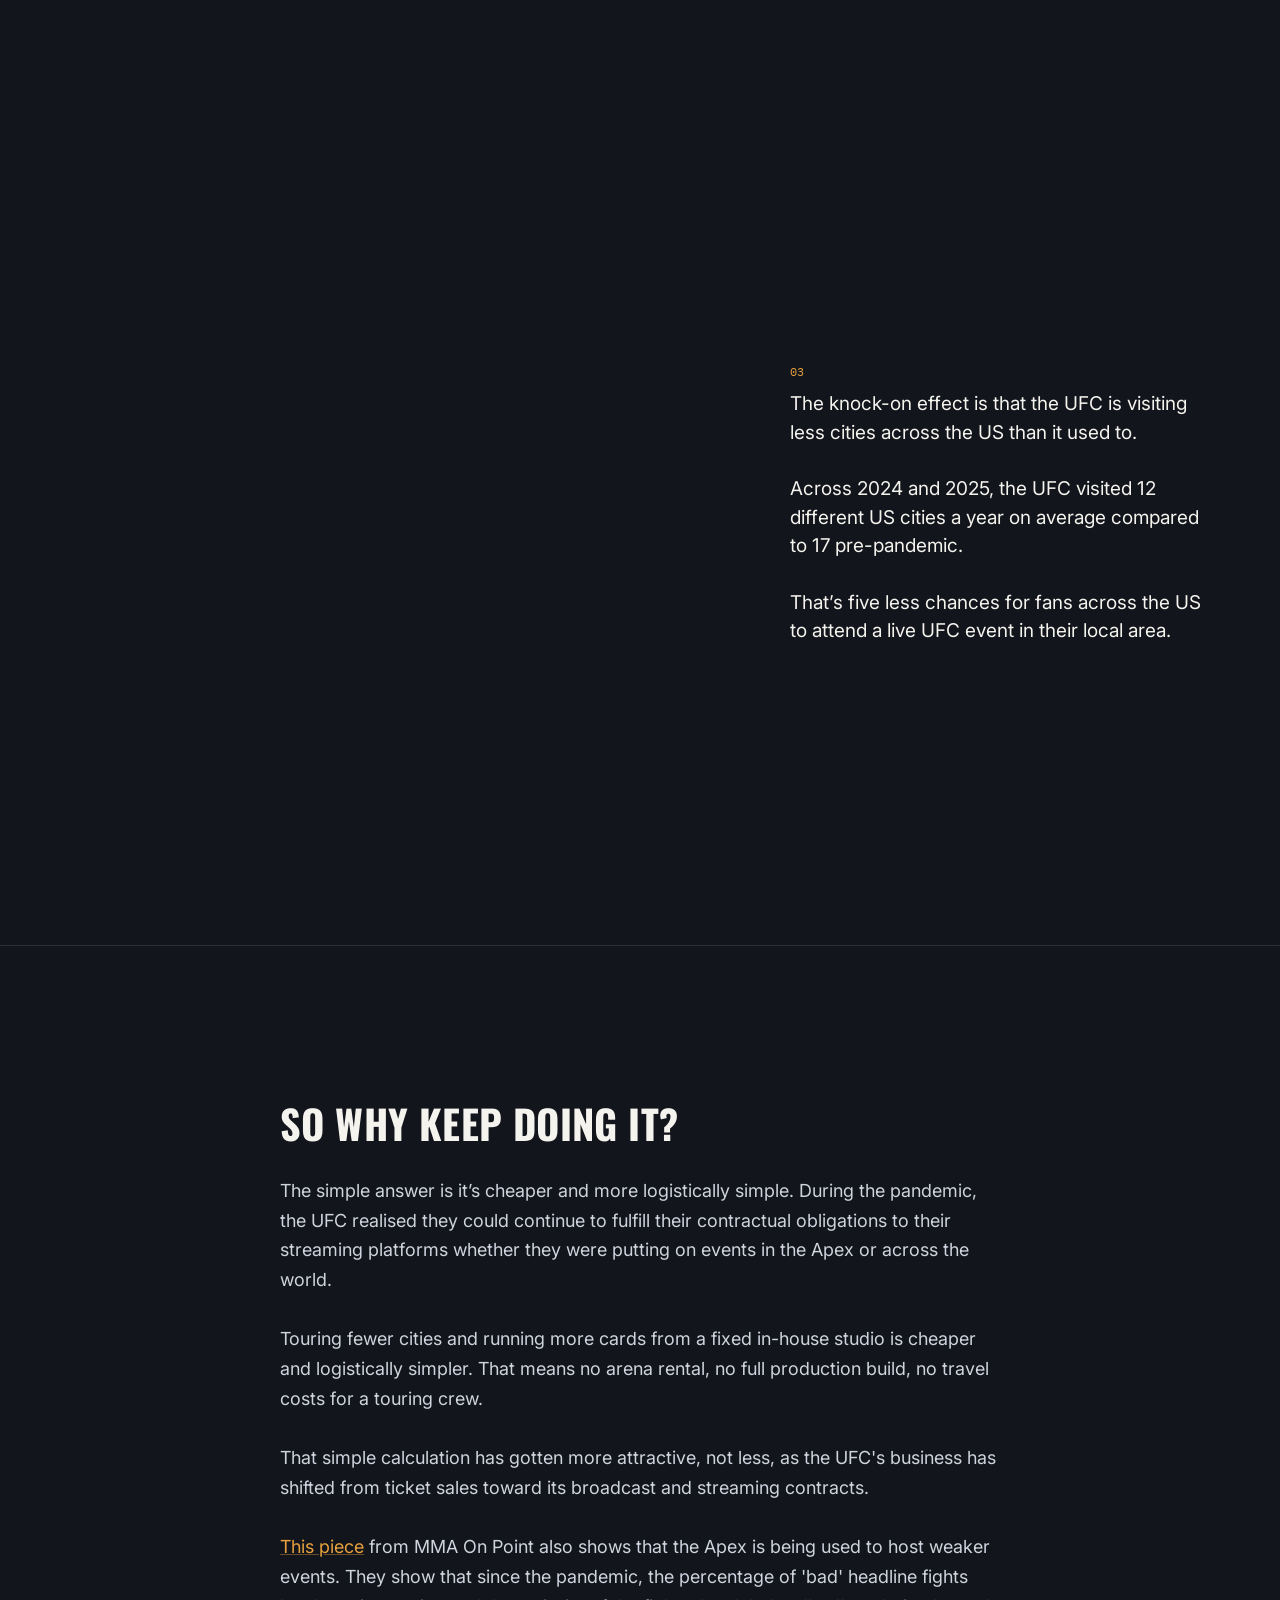
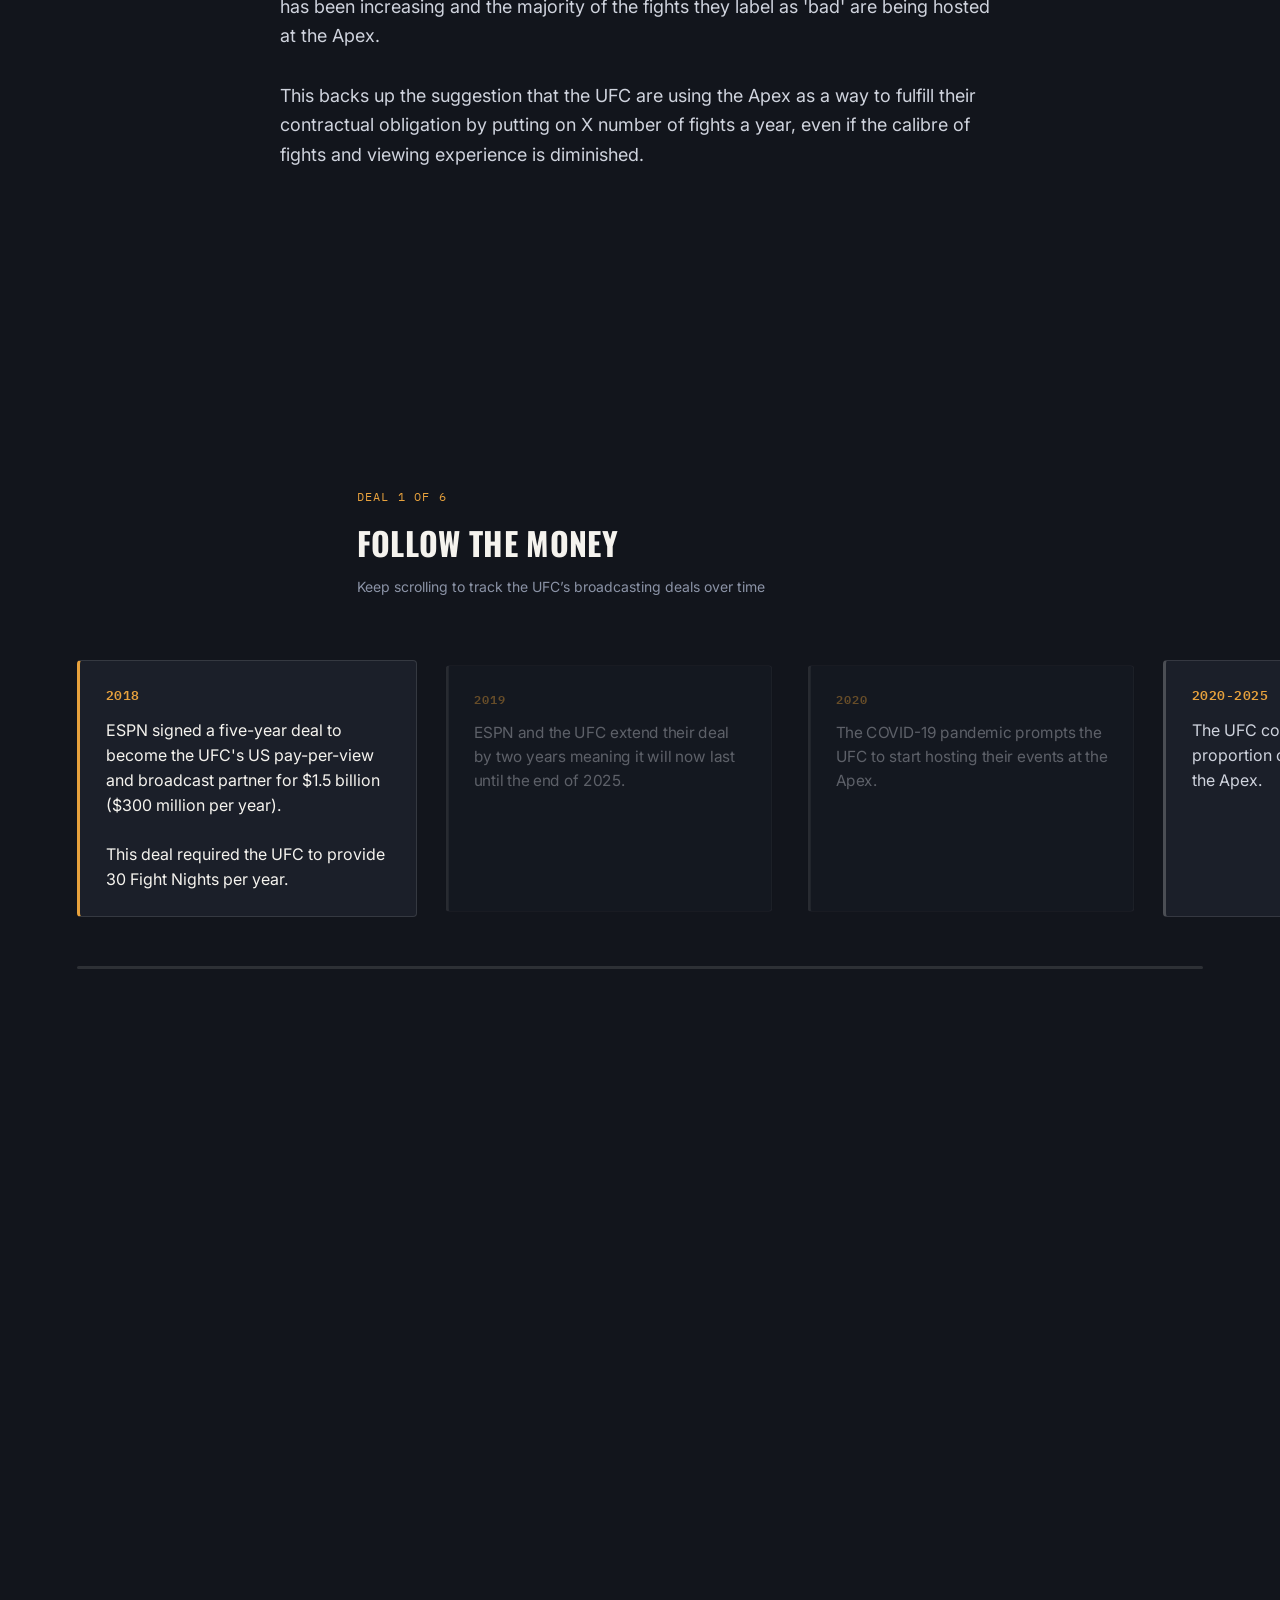
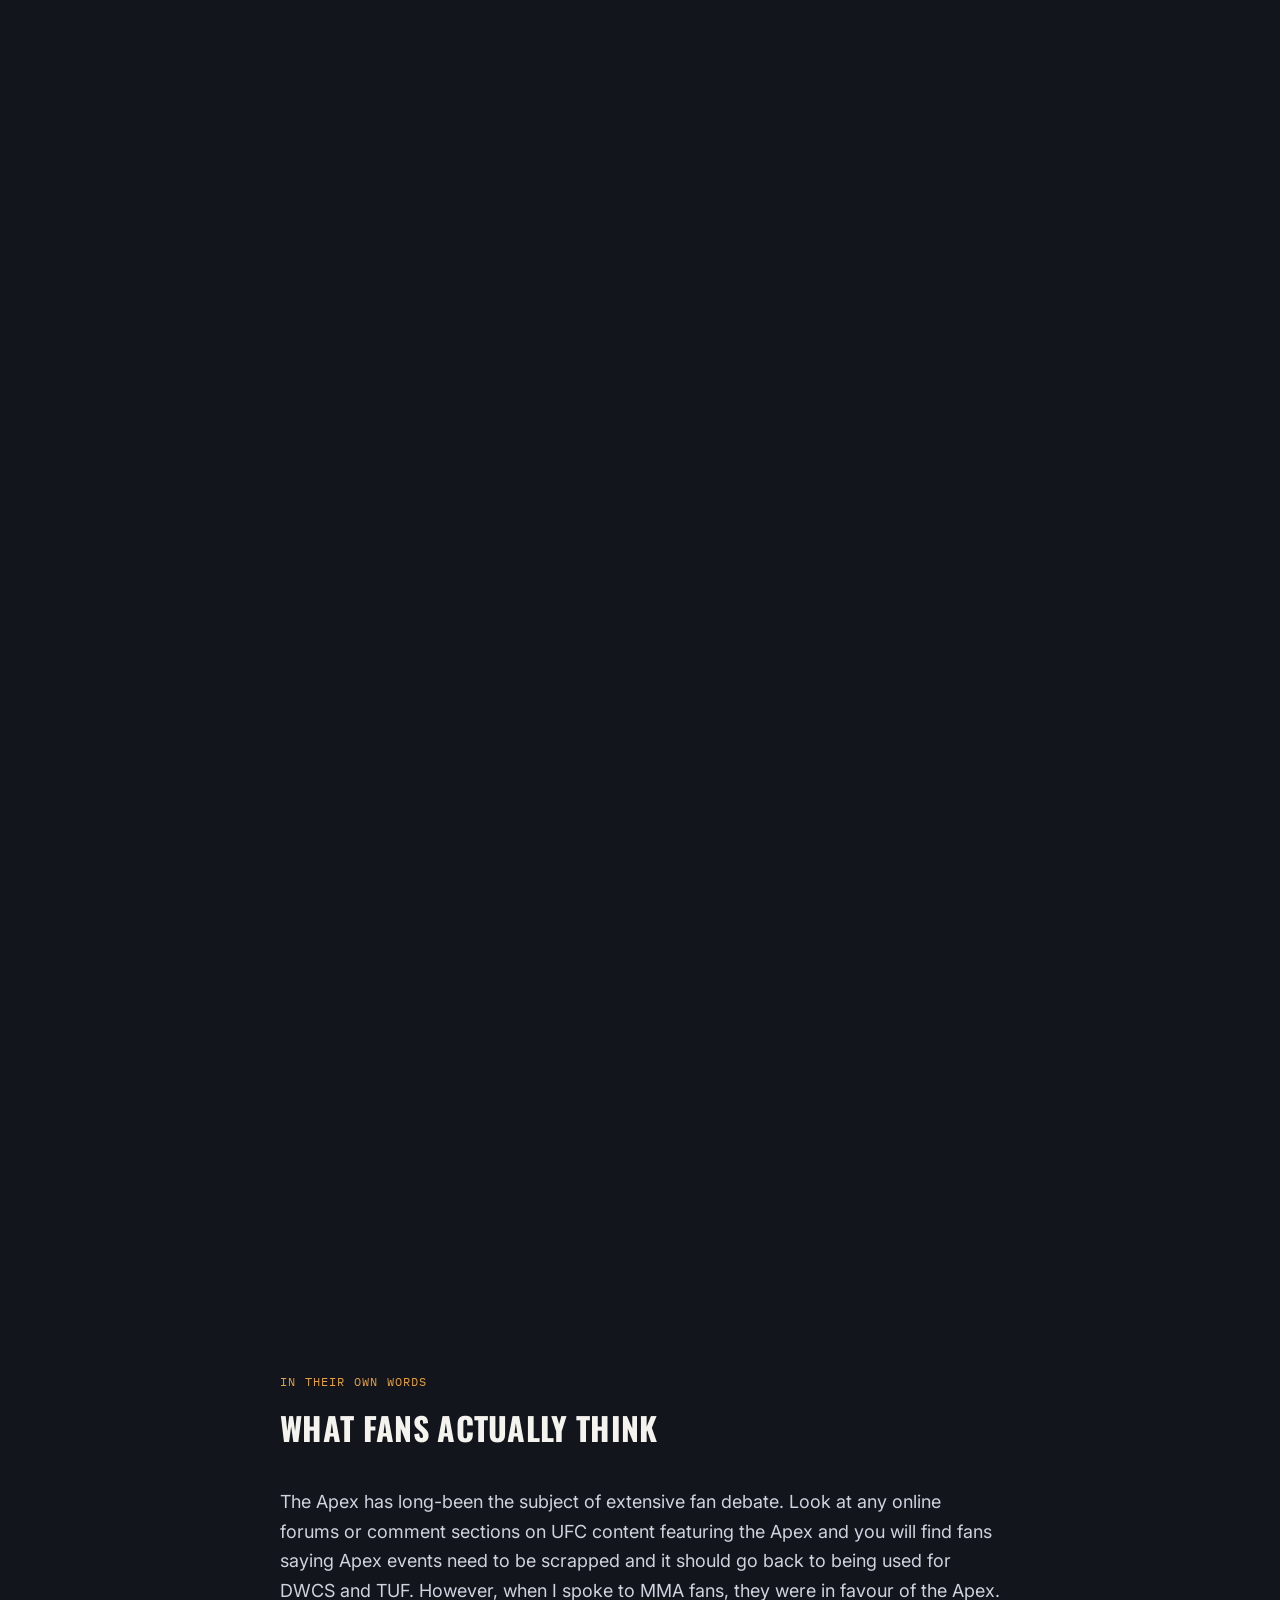
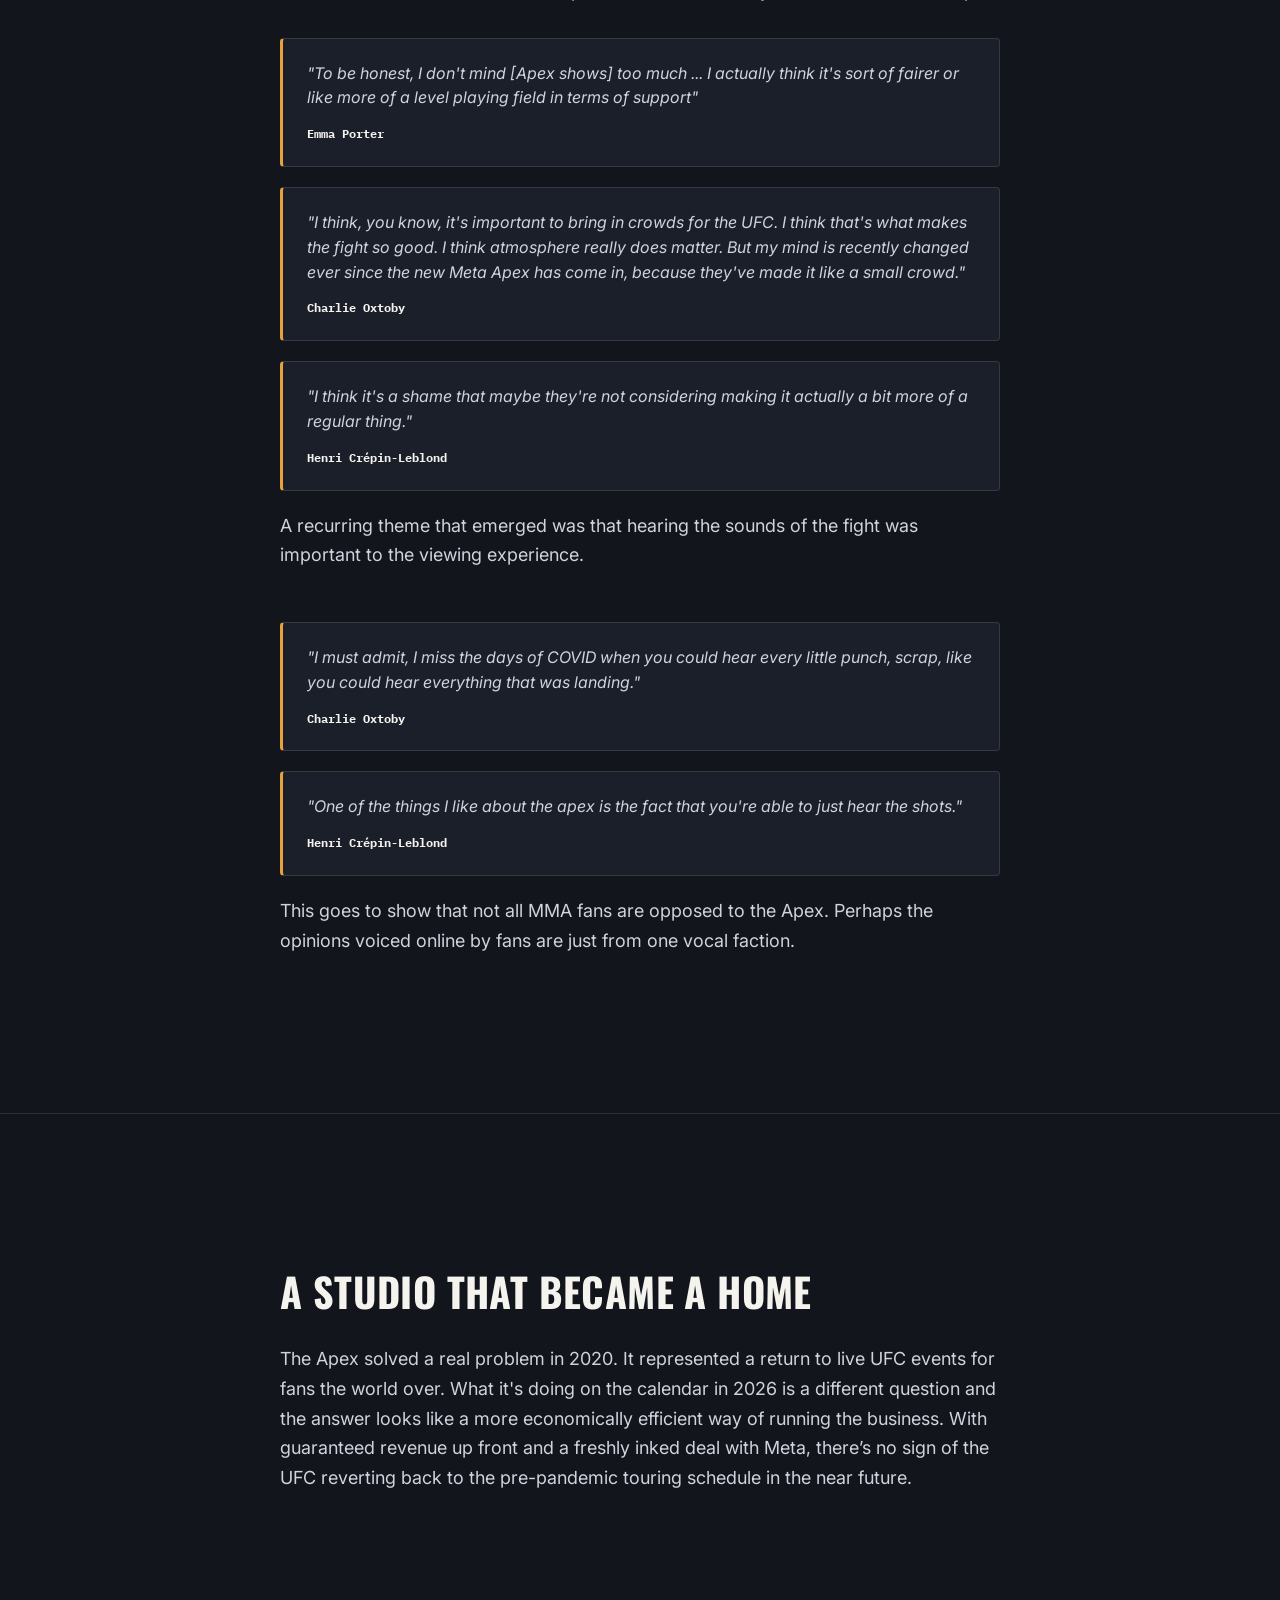
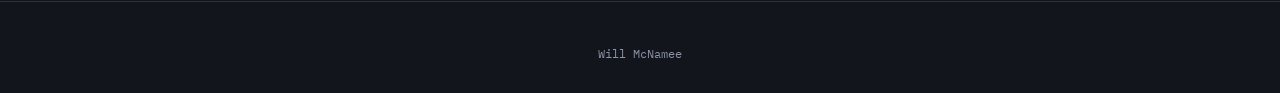
==== commit b04875ee: "Changes made after code review" ====
--- a/Apex/index.html
+++ b/Apex/index.html
@@ -135,6 +135,7 @@
       </div>
 
       <div class="axisChart" id="apexChart" role="img" aria-label="Bar chart of Apex's share of the global UFC calendar per year, 2018 to 2026"></div>
+      <p class="chartFootnote"><sup>*</sup> 2026 data includes all events up to the 5th of September</p>
     </div>
   </div>
 
@@ -164,9 +165,9 @@
 
     <div class="step" data-step="3">
       <p class="step__num">04</p>
-      <p class="step__text">From 2023 onwards, the UFC has consistently hosted over a quarter of its events at the 
+      <p class="step__text">From 2023 onwards, the UFC has consistently hosted over a quarter of its events at the
         Apex.<br><br>
-
+      </p>
   </div>
 </section>
 
@@ -193,6 +194,7 @@
       </div>
 
       <div class="miniChart miniChart--big" id="vegasChart"></div>
+      <p class="chartFootnote"><sup>*</sup> 2026 data includes all events up to the 5th of September</p>
     </div>
   </div>
 
@@ -230,10 +232,8 @@
        <p class="step__text">Across 2024 and 2025, the UFC visited 12 different US cities a year on average compared to 17
          pre-pandemic.</p><br>
 
-        <p class="step__text">That’s five less chances for fans across the US to attend a live UFC event in 
-        their local area.</p><br>
-
-        <p class="step__text step__footnote">* 2026 values accurate at time of publishing</p>
+        <p class="step__text">That’s five less chances for fans across the US to attend a live UFC event in
+        their local area.</p>
     </div>
   </div>
 </section>
@@ -303,7 +303,7 @@
   <p class="voxpop__intro">
     The Apex has long-been the subject of extensive fan debate. Look at any online forums or comment sections on UFC
     content featuring the Apex and you will find fans saying Apex events need to be scrapped and it should go back to 
-    being used for DWCS and TUF. However, when I spoke to MMA fans, they were in favour of The Apex.
+    being used for DWCS and TUF. However, when I spoke to MMA fans, they were in favour of the Apex.
   </p>
 
   <div class="voxpop__grid">
@@ -340,7 +340,7 @@
 
      <p class="voxpop__intro">
     This goes to show that not all MMA fans are opposed to the Apex. Perhaps the opinions voiced online by fans are just
-    from one vocal faction and the reality is that fans are split on the topic.
+    from one vocal faction.
     </p>
 
   </div>
--- a/Apex/styles.css
+++ b/Apex/styles.css
@@ -304,6 +304,7 @@
    accurate at time of publishing" asterisk note) — smaller than
    the surrounding step copy */
 .step__footnote{ font-size: 14px; }
+.chartFootnote{ text-align:center; margin-top: 12px; font-family: var(--font-mono); font-size: 12px; color: var(--muted); }
 
 @media (max-width: 880px){
   .apexstory, .vegasstory{ flex-direction: column; }
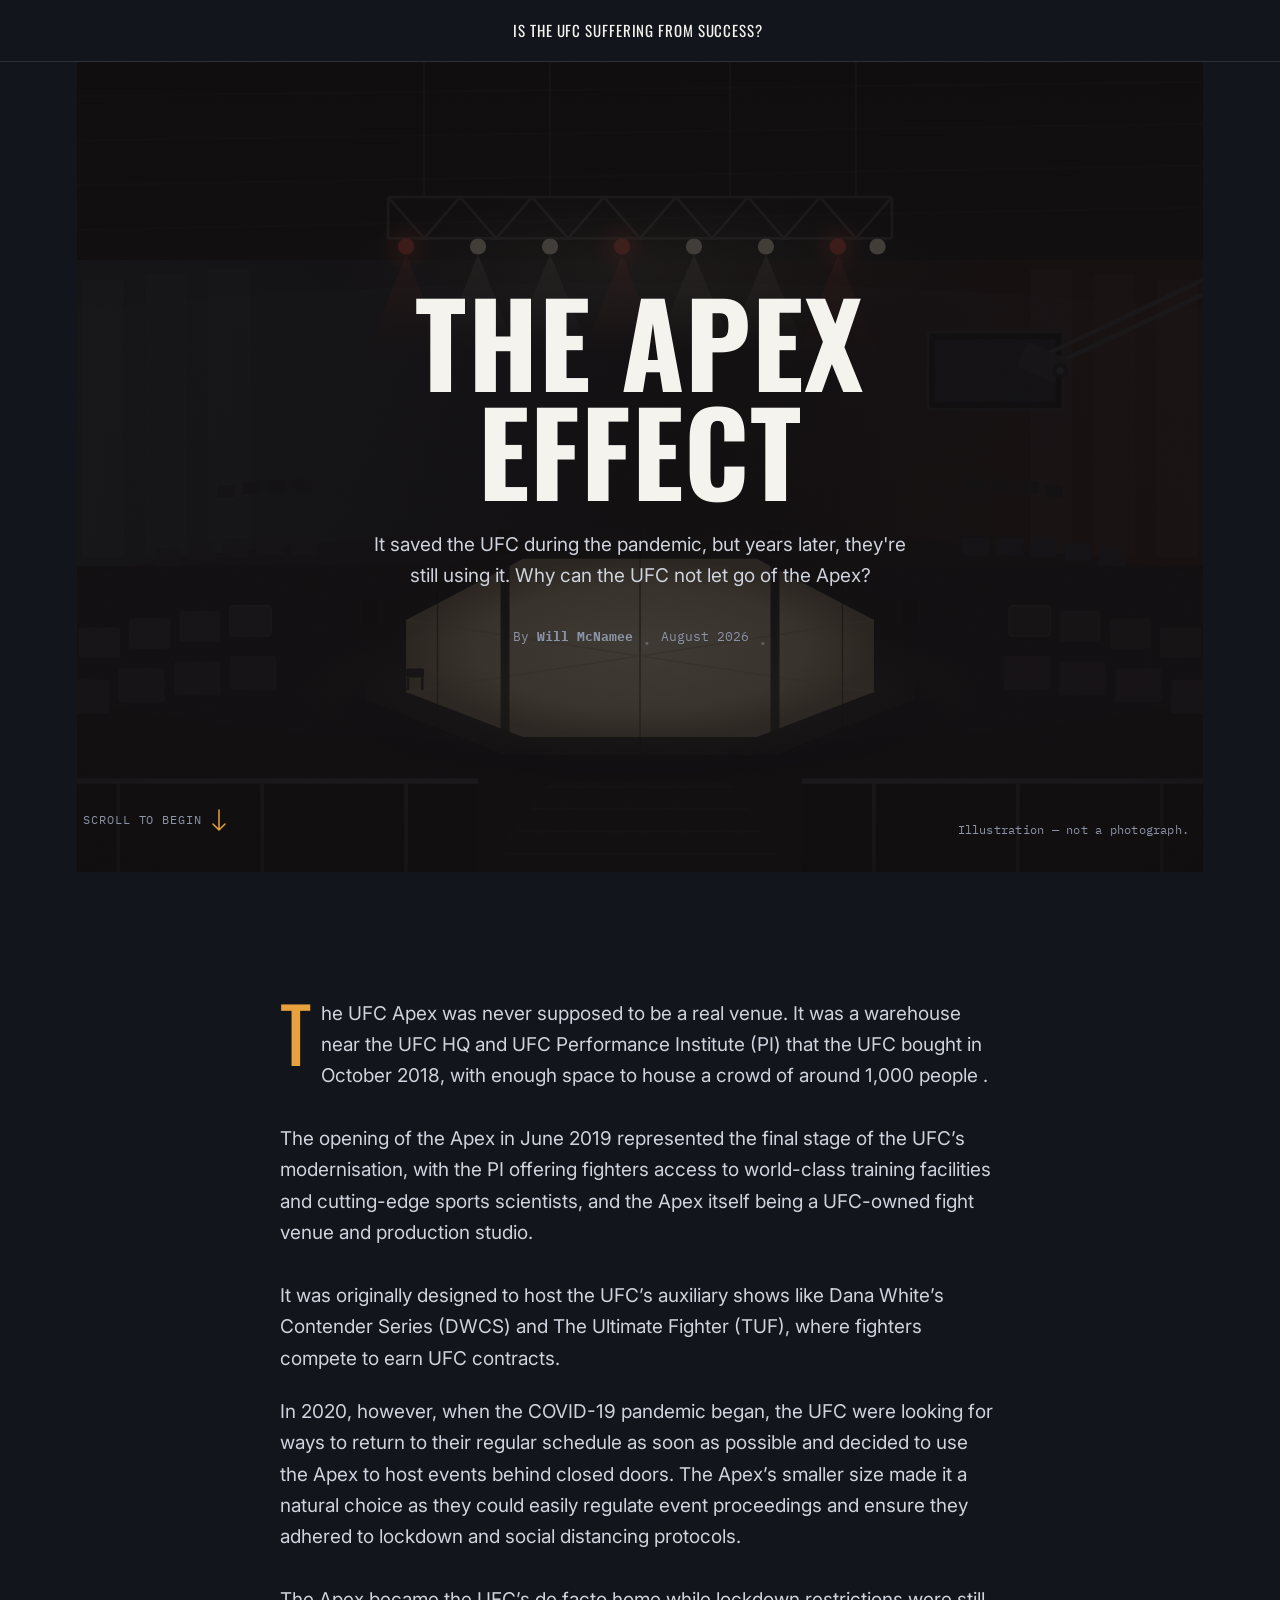
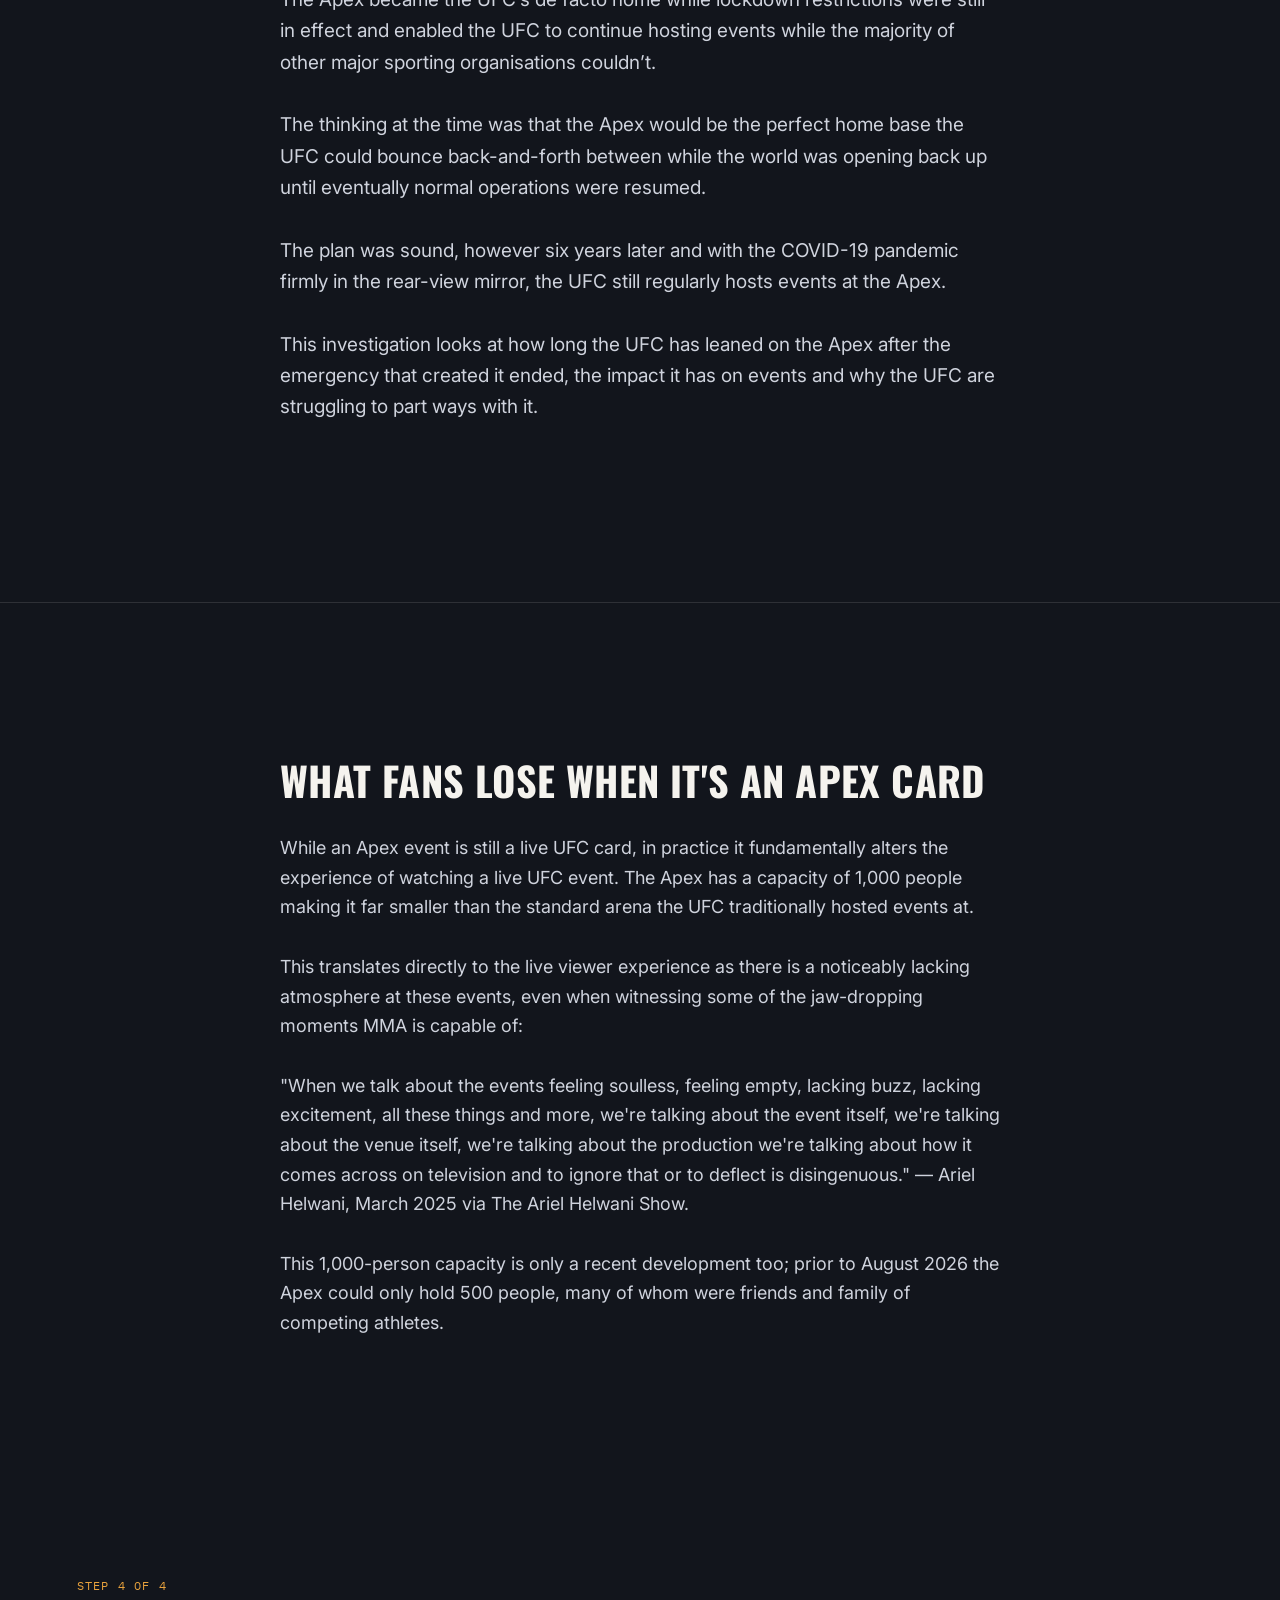
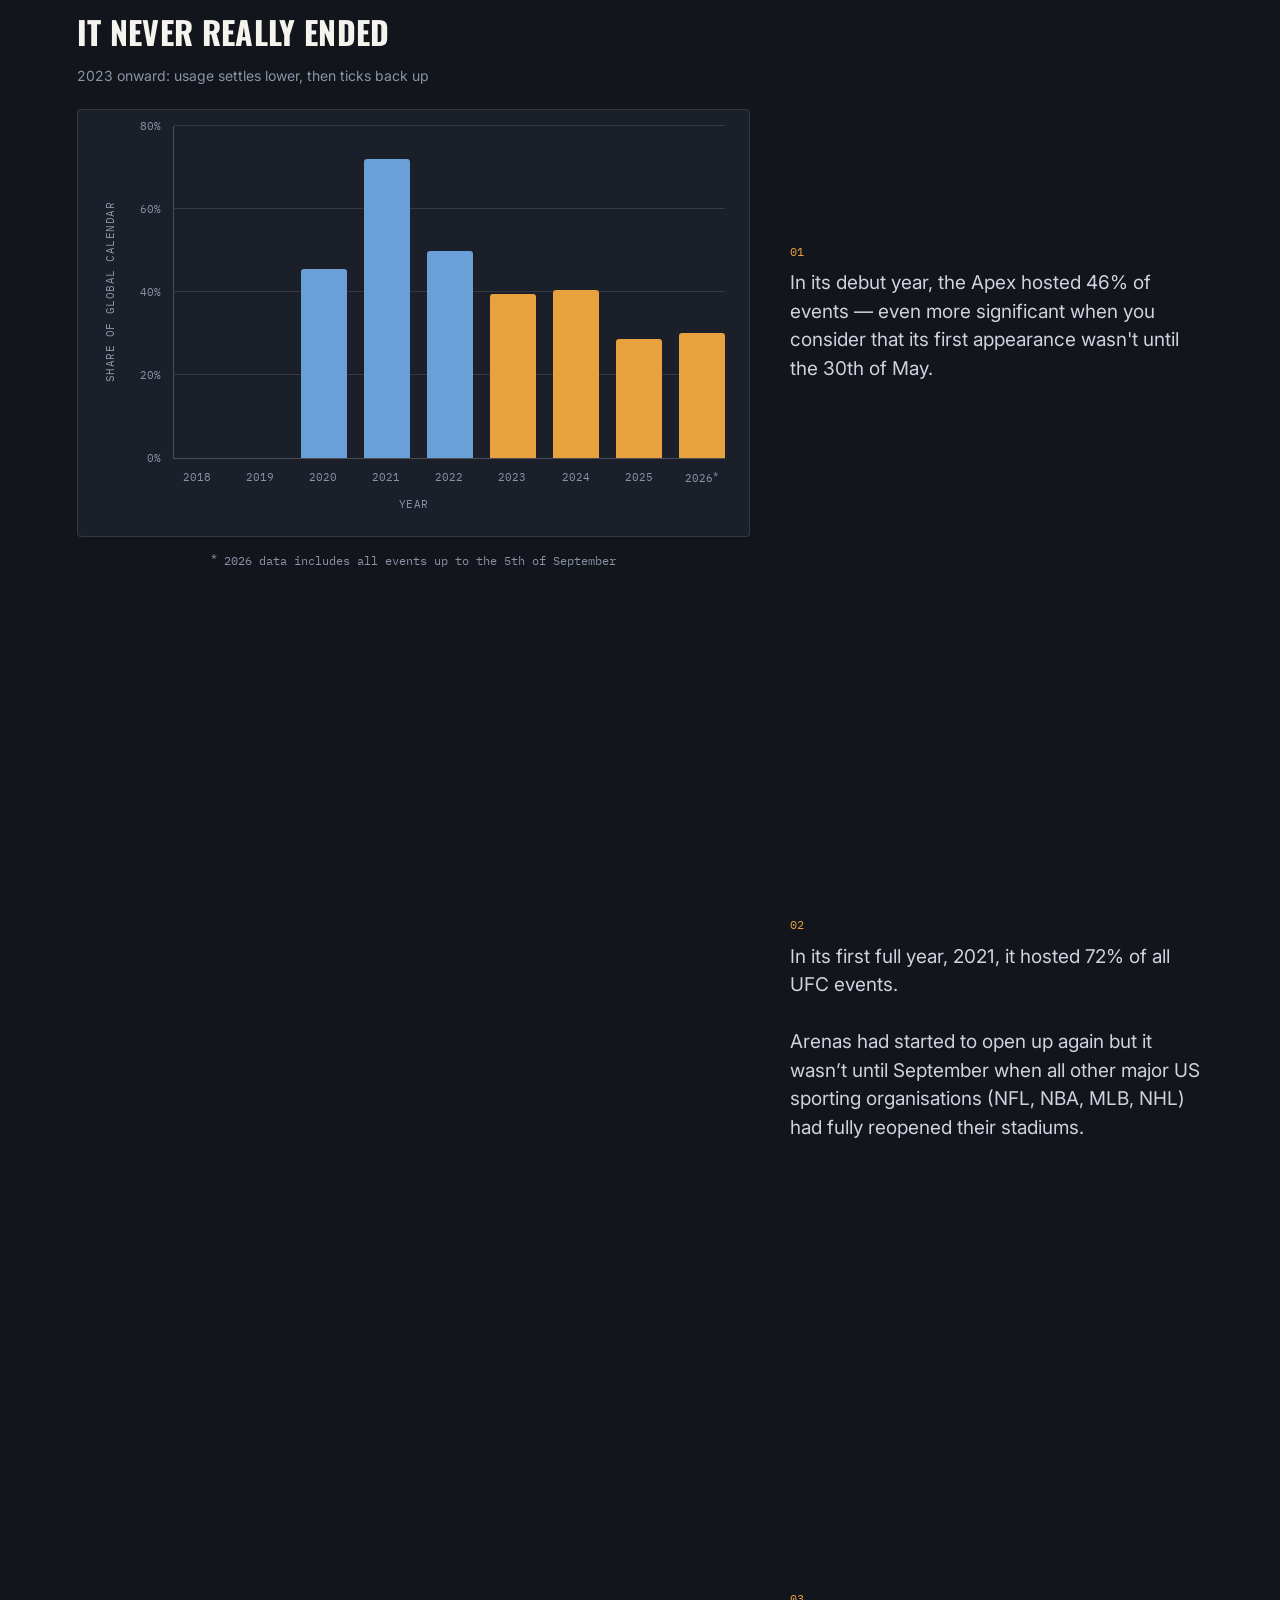
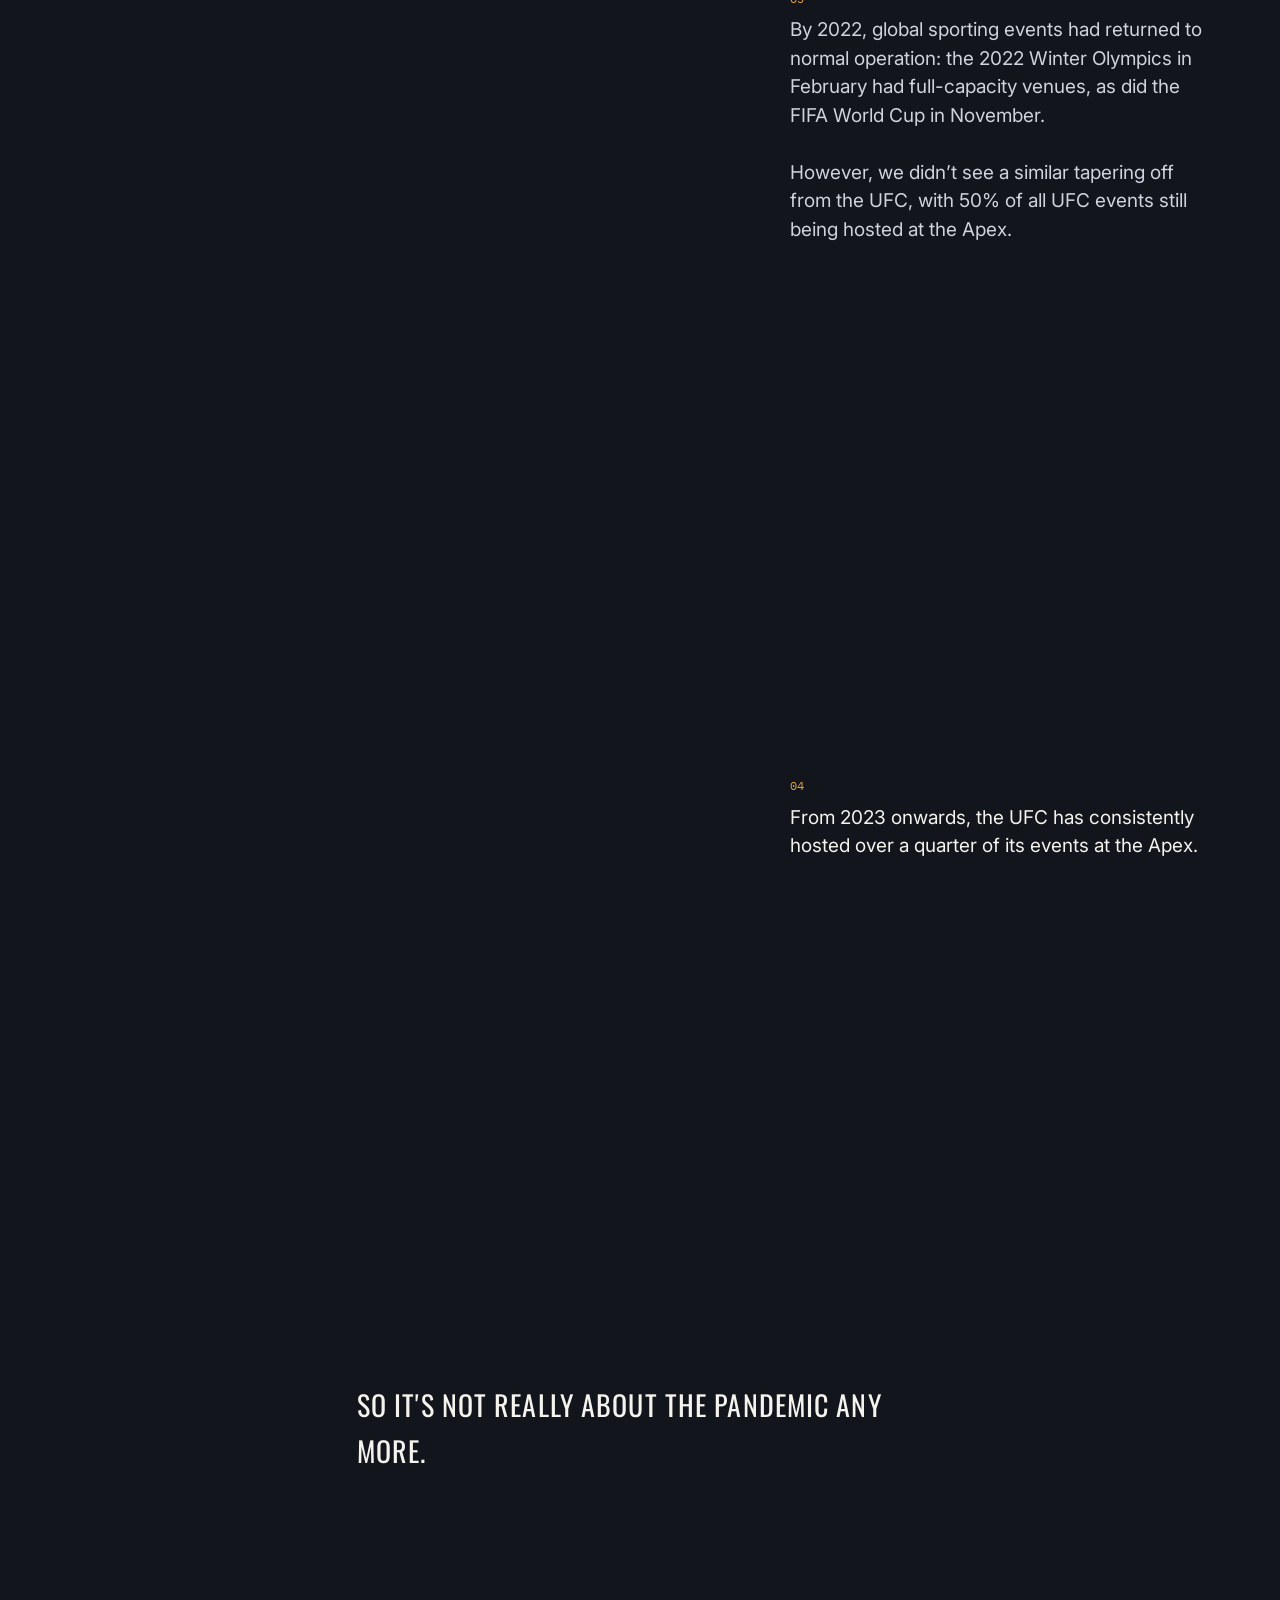
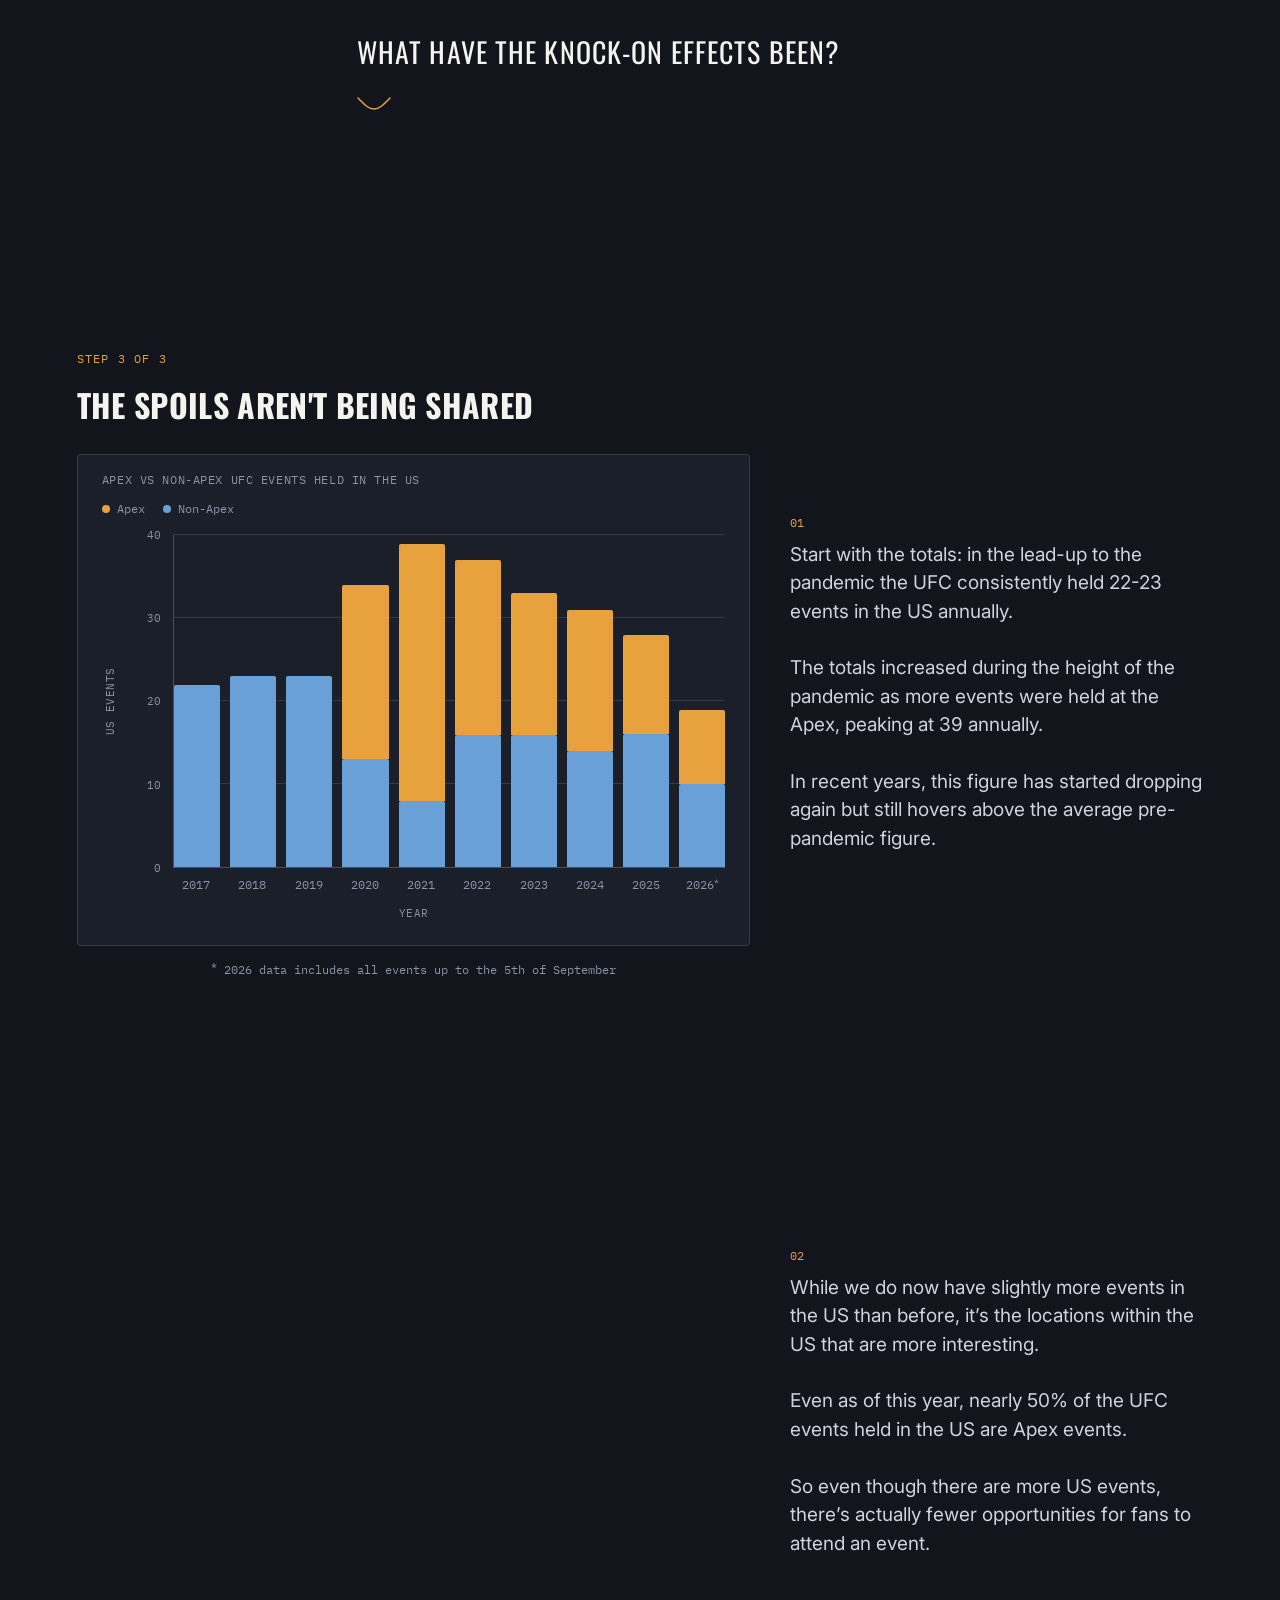
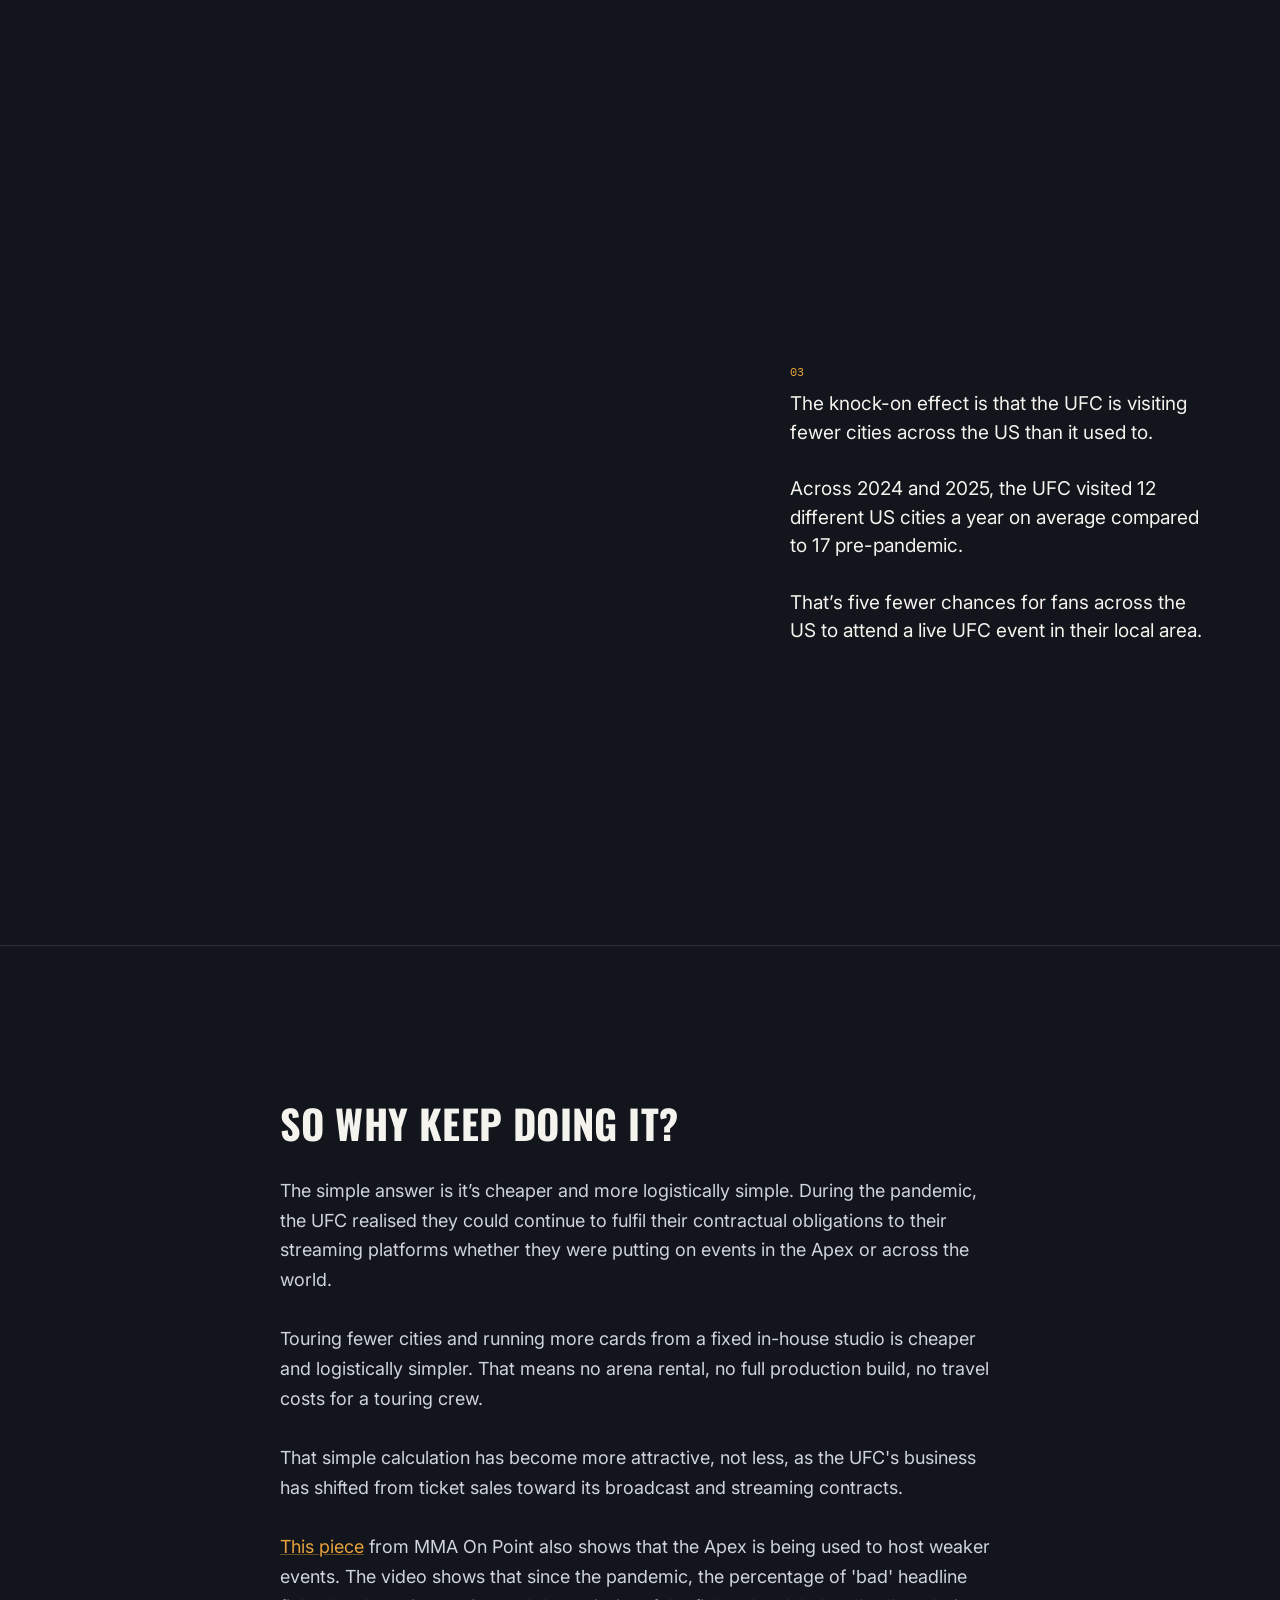
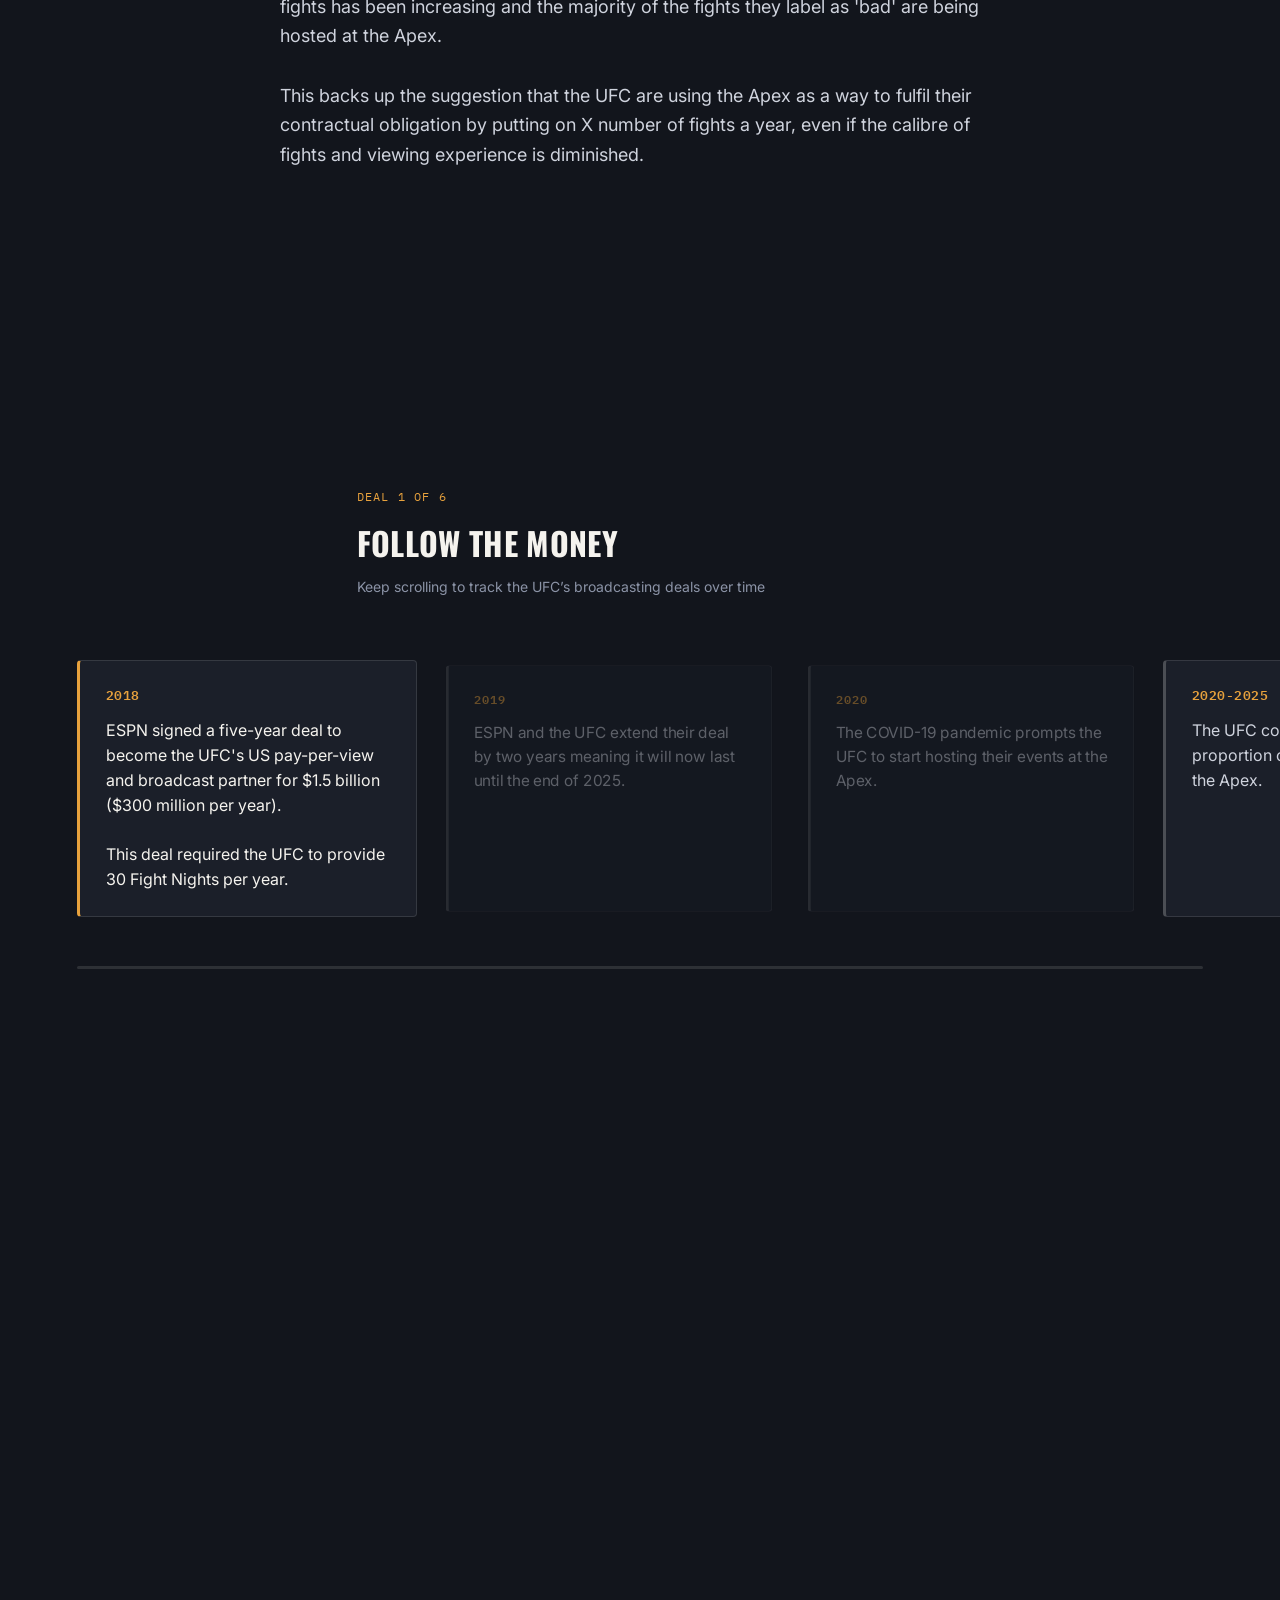
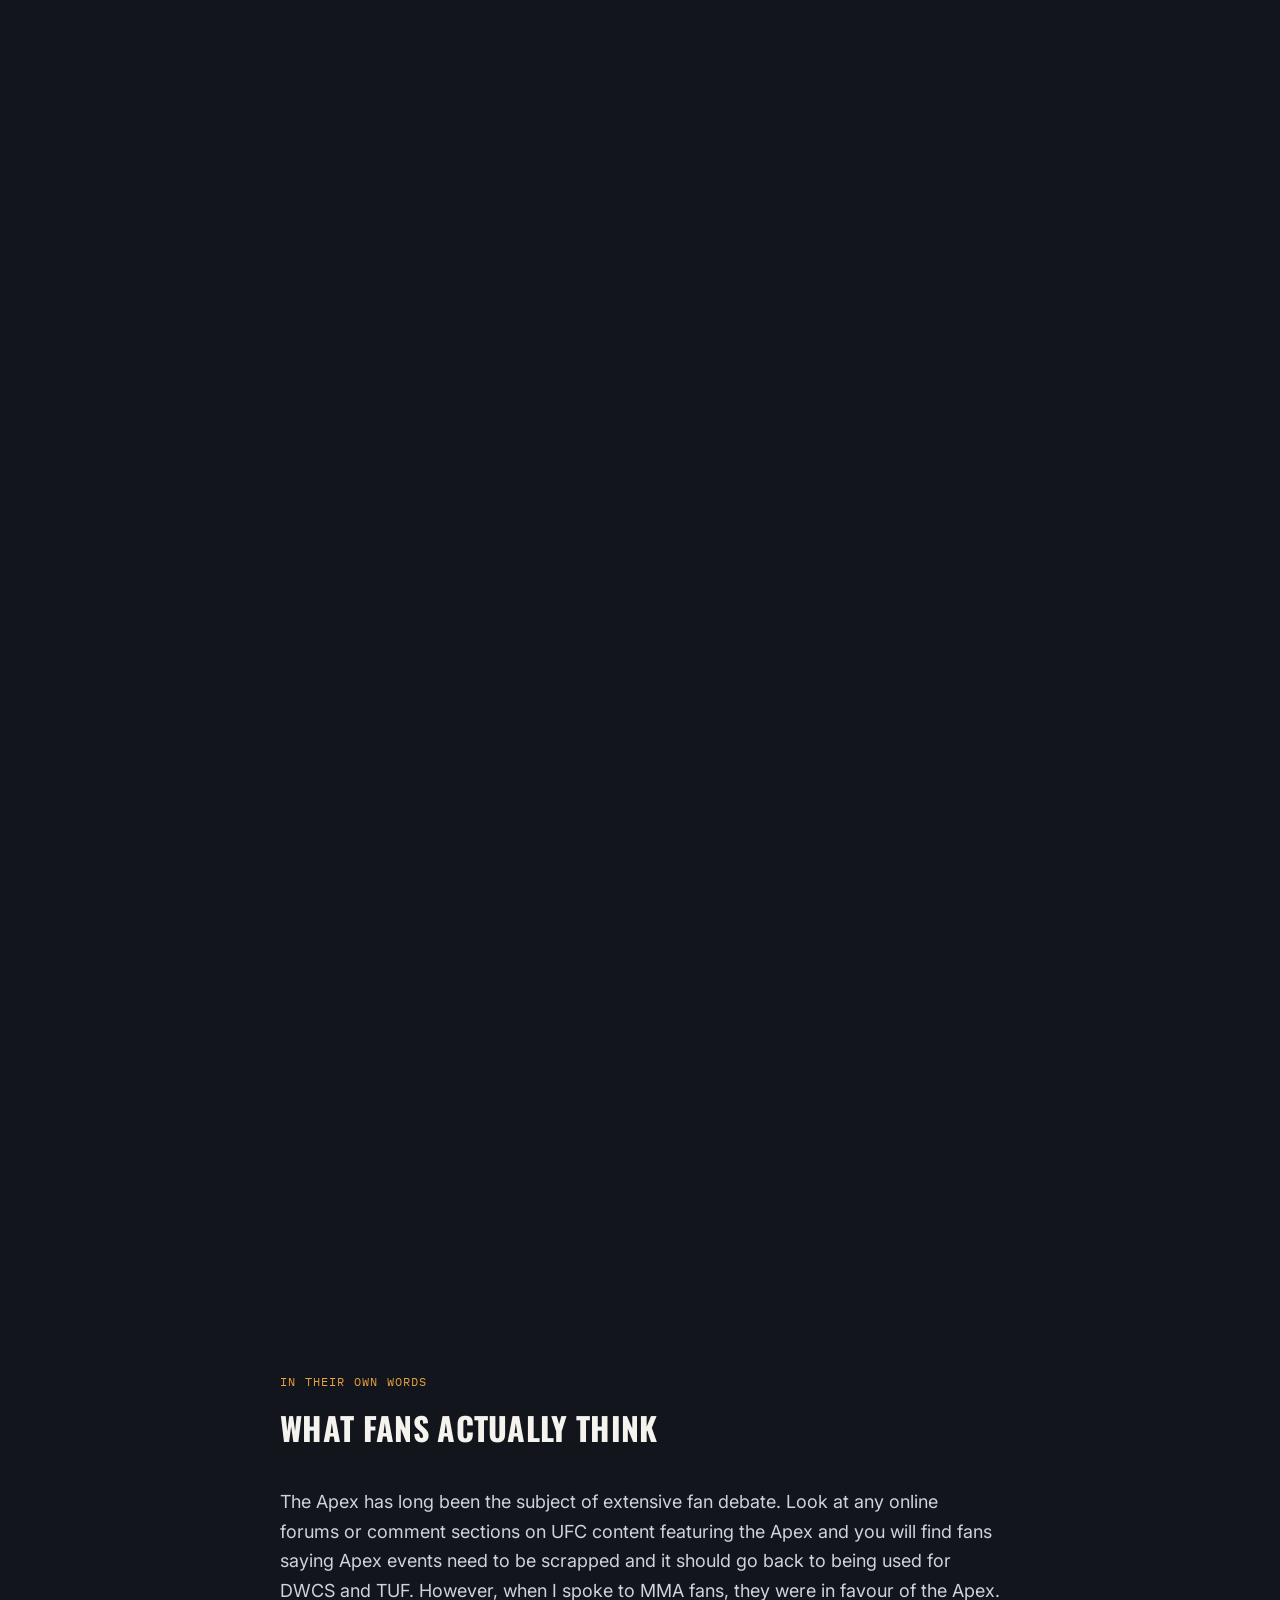
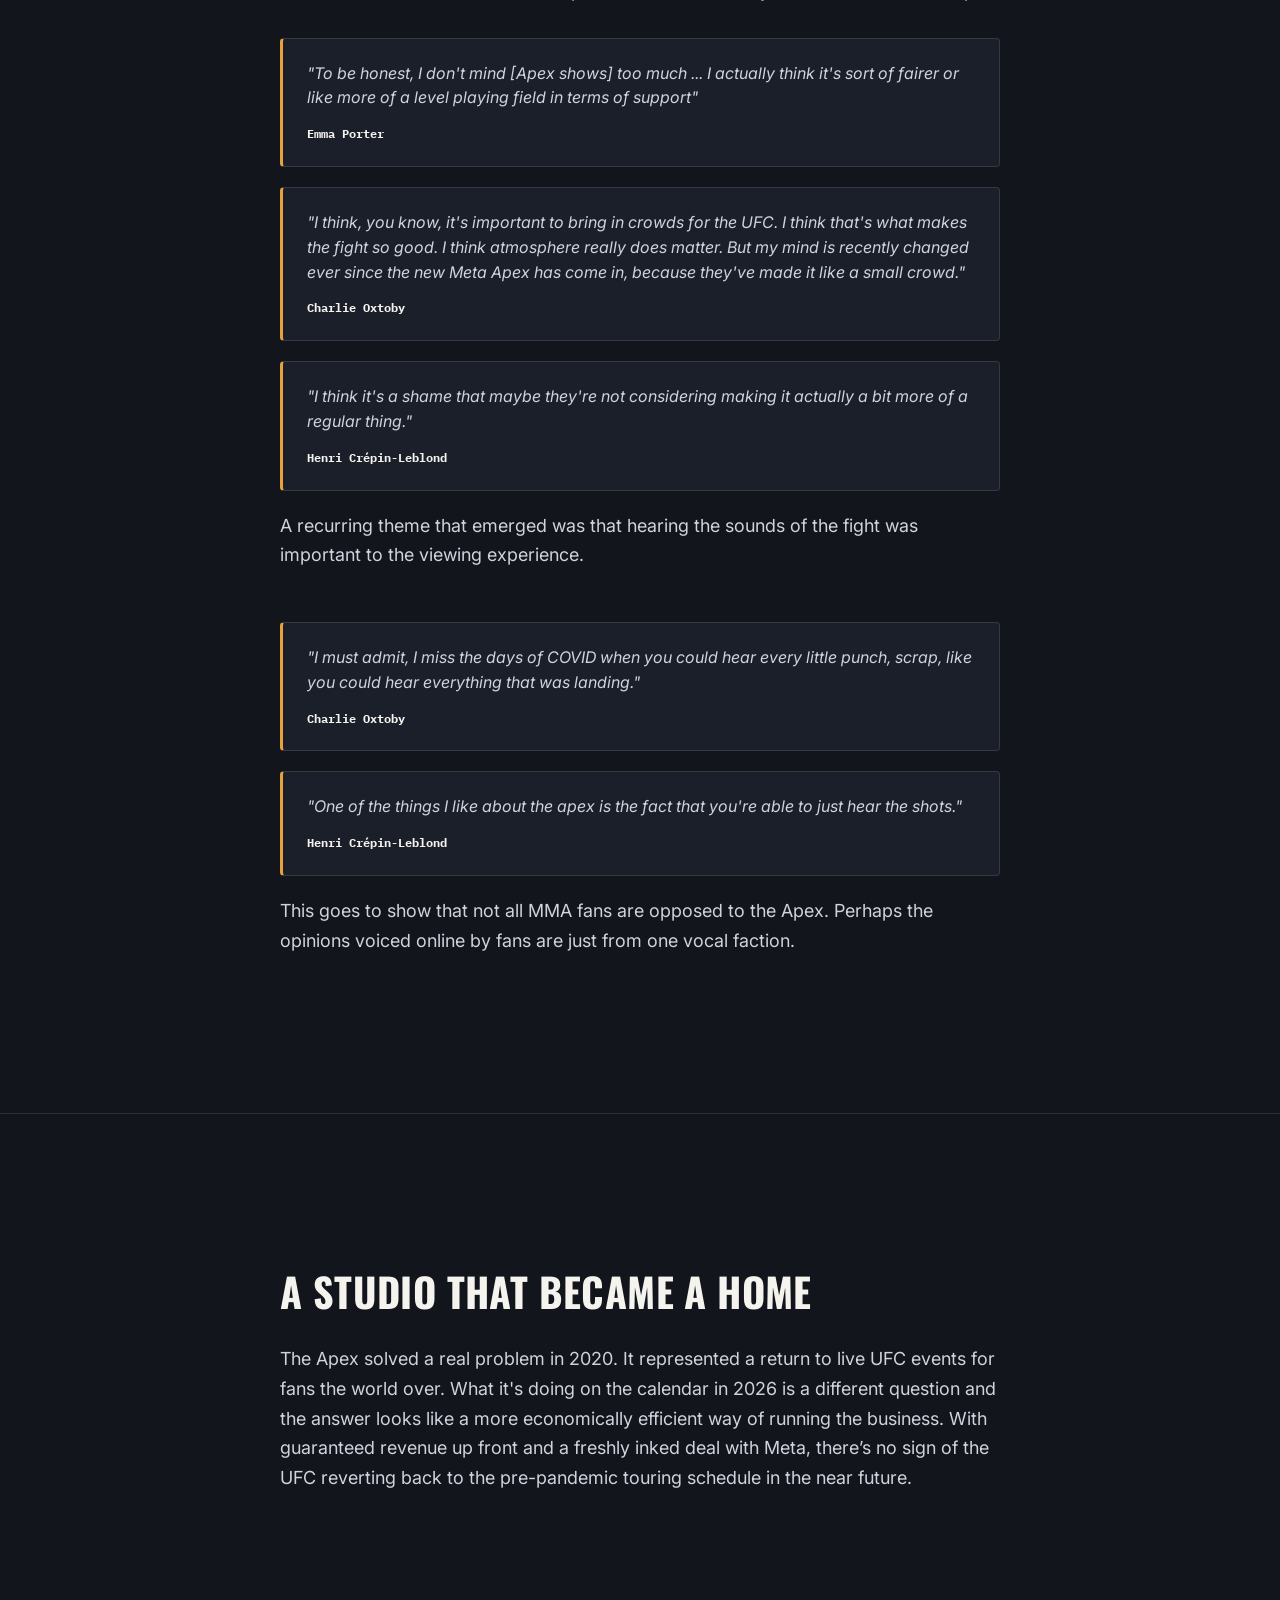
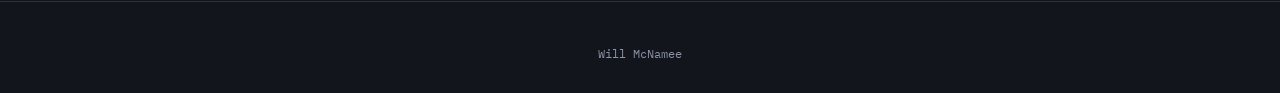
==== commit abb0704e: "Final copy changes" ====
--- a/Apex/index.html
+++ b/Apex/index.html
@@ -62,11 +62,11 @@
   <div class="lede__col reveal">
     <p class="lede__drop">
       <span class="drop-cap">T</span>he UFC Apex was never supposed to be a real venue. It was a warehouse near the UFC HQ
-      and UFC Performance Institute (PI), big enough to house a crowd of around 1,000 people that the UFC bought in
-      October 2018.<br><br>
-
-      The opening of The Apex in June 2019 represented the final stage of the UFC’s modernisation, with the PI offering
-      fighters access to world-class training facilities and cutting-edge sports scientists, and The Apex itself being
+      and UFC Performance Institute (PI) that the UFC bought in October 2018, with enough space to house a crowd of around 
+      1,000 people .<br><br>
+
+      The opening of the Apex in June 2019 represented the final stage of the UFC’s modernisation, with the PI offering
+      fighters access to world-class training facilities and cutting-edge sports scientists, and the Apex itself being
       a UFC-owned fight venue and production studio.
 
       <br><br>It was originally designed to host the UFC’s auxiliary shows like
@@ -142,7 +142,7 @@
   <div class="apexstory__steps">
     <div class="step" data-step="0">
       <p class="step__num">01</p>
-      <p class="step__text">In its debut year, the Apex hosted 45.65% of events - even more significant when you consider 
+      <p class="step__text">In its debut year, the Apex hosted 46% of events — even more significant when you consider 
         that its first appearance wasn't until the 30th of May.<br><br>
 </p>
     </div>
@@ -201,7 +201,7 @@
   <div class="vegasstory__steps">
     <div class="step" data-step="0">
       <p class="step__num">01</p>
-      <p class="step__text">Start with the totals: in the lead up to the pandemic the 
+      <p class="step__text">Start with the totals: in the lead-up to the pandemic the 
         UFC consistently held 22-23 events in the US annually.</p><br> 
 
         <p class="step__text">The totals increased during the height of the pandemic 
@@ -221,18 +221,18 @@
         
       </p>
 
-      <p class="step__text">So even though there are more US events, there’s actually less opportunities for fans to 
+      <p class="step__text">So even though there are more US events, there’s actually fewer opportunities for fans to 
         attend an event.</p>
     </div>
     <div class="step" data-step="2">
       <p class="step__num">03</p>
-      <p class="step__text">The knock-on effect is that the UFC is visiting less cities across the US than it used to.
+      <p class="step__text">The knock-on effect is that the UFC is visiting fewer cities across the US than it used to.
       </p><br>
 
        <p class="step__text">Across 2024 and 2025, the UFC visited 12 different US cities a year on average compared to 17
          pre-pandemic.</p><br>
 
-        <p class="step__text">That’s five less chances for fans across the US to attend a live UFC event in
+        <p class="step__text">That’s five fewer chances for fans across the US to attend a live UFC event in
         their local area.</p>
     </div>
   </div>
@@ -246,7 +246,7 @@
     <h2 class="outro__title">So why keep doing it?</h2>
     <p>
       The simple answer is it’s cheaper and more logistically simple. During the pandemic,
-      the UFC realised they could continue to fulfill their contractual obligations to their
+      the UFC realised they could continue to fulfil their contractual obligations to their
       streaming platforms whether they were putting on events in the Apex or across the
       world.<br><br>
 
@@ -254,18 +254,18 @@
       cheaper and logistically simpler. That means no arena rental, no full production build,
       no travel costs for a touring crew.<br><br>
 
-      That simple calculation has gotten more attractive,
+      That simple calculation has become more attractive,
       not less, as the UFC's business has shifted from ticket sales toward its broadcast
       and streaming contracts.<br><br>
 
      <a href="https://www.youtube.com/watch?v=0psZiZEIhWo"
      target="_blank"
      rel="noopener">This piece</a> from MMA On Point also shows that the Apex is being
-     used to host weaker events. They show that since the pandemic, the percentage
+     used to host weaker events. The video shows that since the pandemic, the percentage
      of 'bad' headline fights has been increasing and the majority of the fights they
      label as 'bad' are being hosted at the Apex.<br><br>
 
-     This backs up the suggestion that the UFC are using the Apex as a way to fulfill
+     This backs up the suggestion that the UFC are using the Apex as a way to fulfil
      their contractual obligation by putting on X number of fights a year, even if the
      calibre of fights and viewing experience is diminished.
     </p>
@@ -301,7 +301,7 @@
   </div>
 
   <p class="voxpop__intro">
-    The Apex has long-been the subject of extensive fan debate. Look at any online forums or comment sections on UFC
+    The Apex has long been the subject of extensive fan debate. Look at any online forums or comment sections on UFC
     content featuring the Apex and you will find fans saying Apex events need to be scrapped and it should go back to 
     being used for DWCS and TUF. However, when I spoke to MMA fans, they were in favour of the Apex.
   </p>
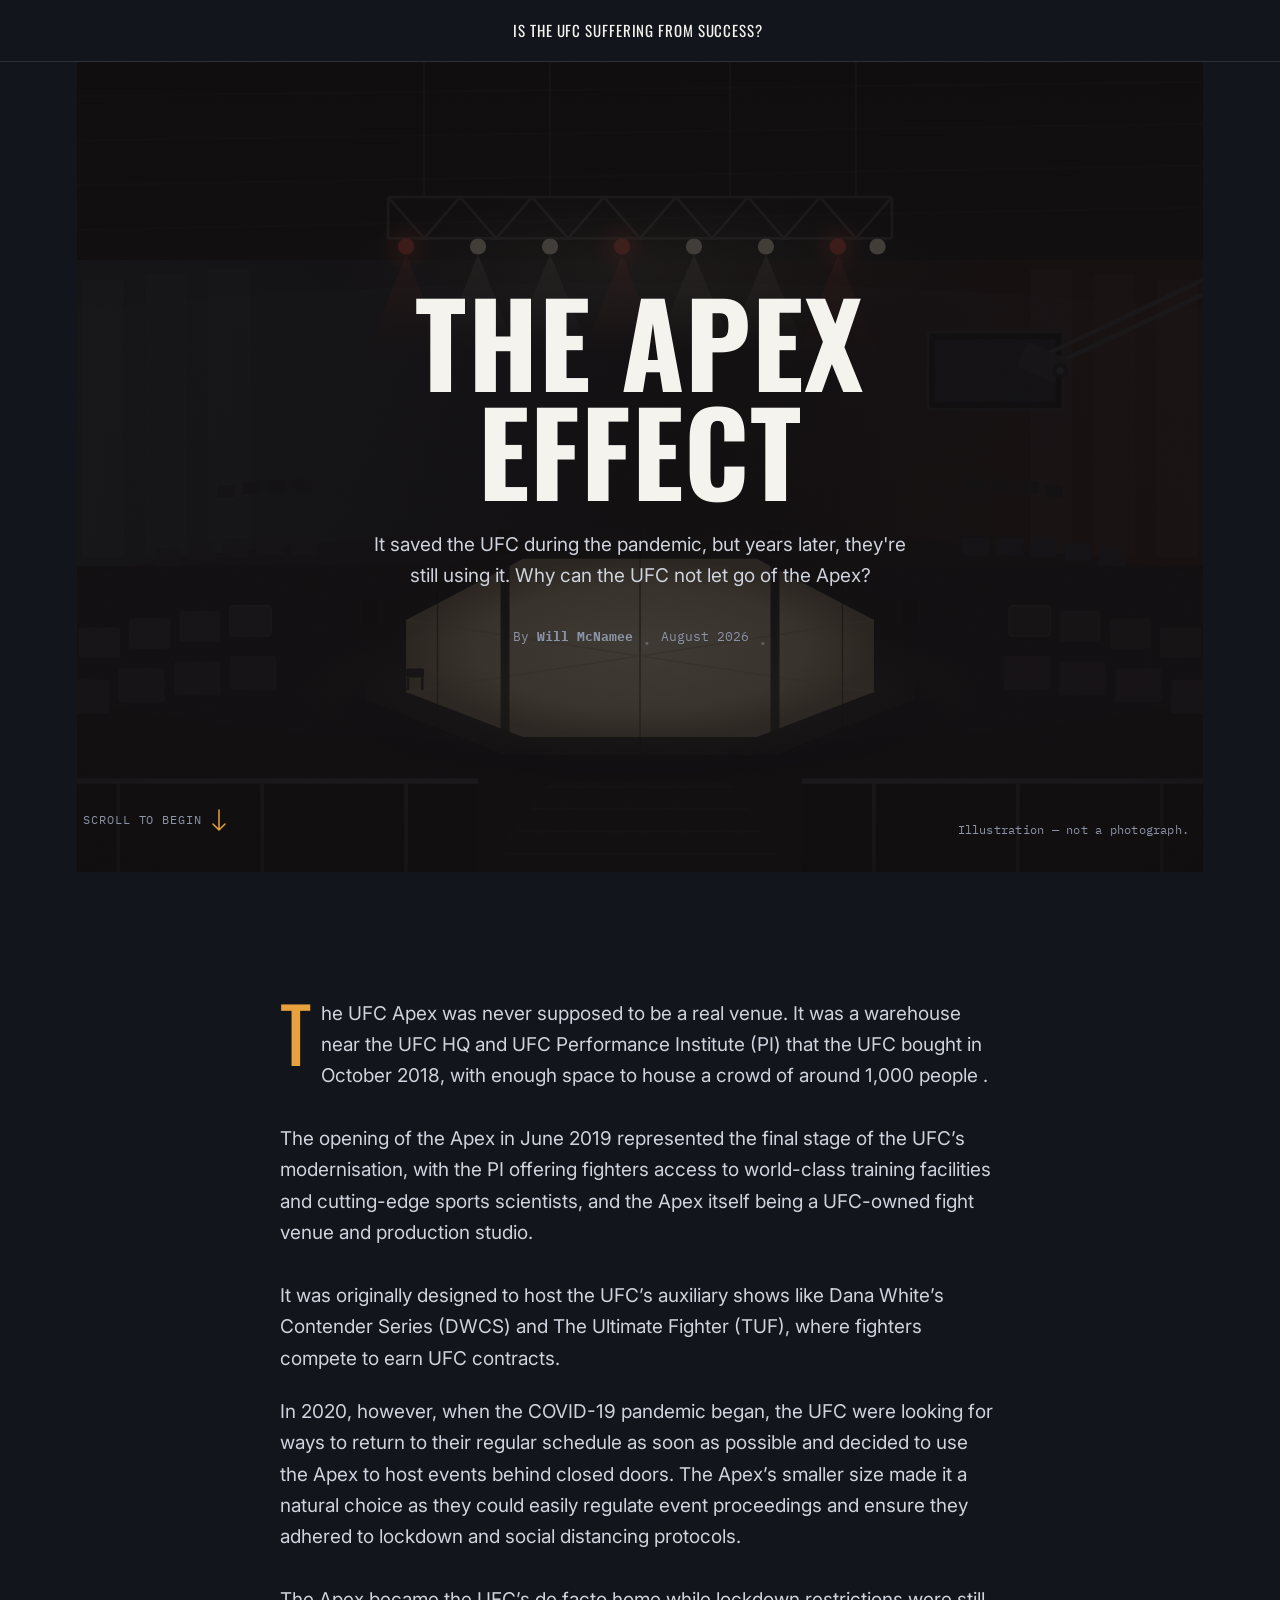
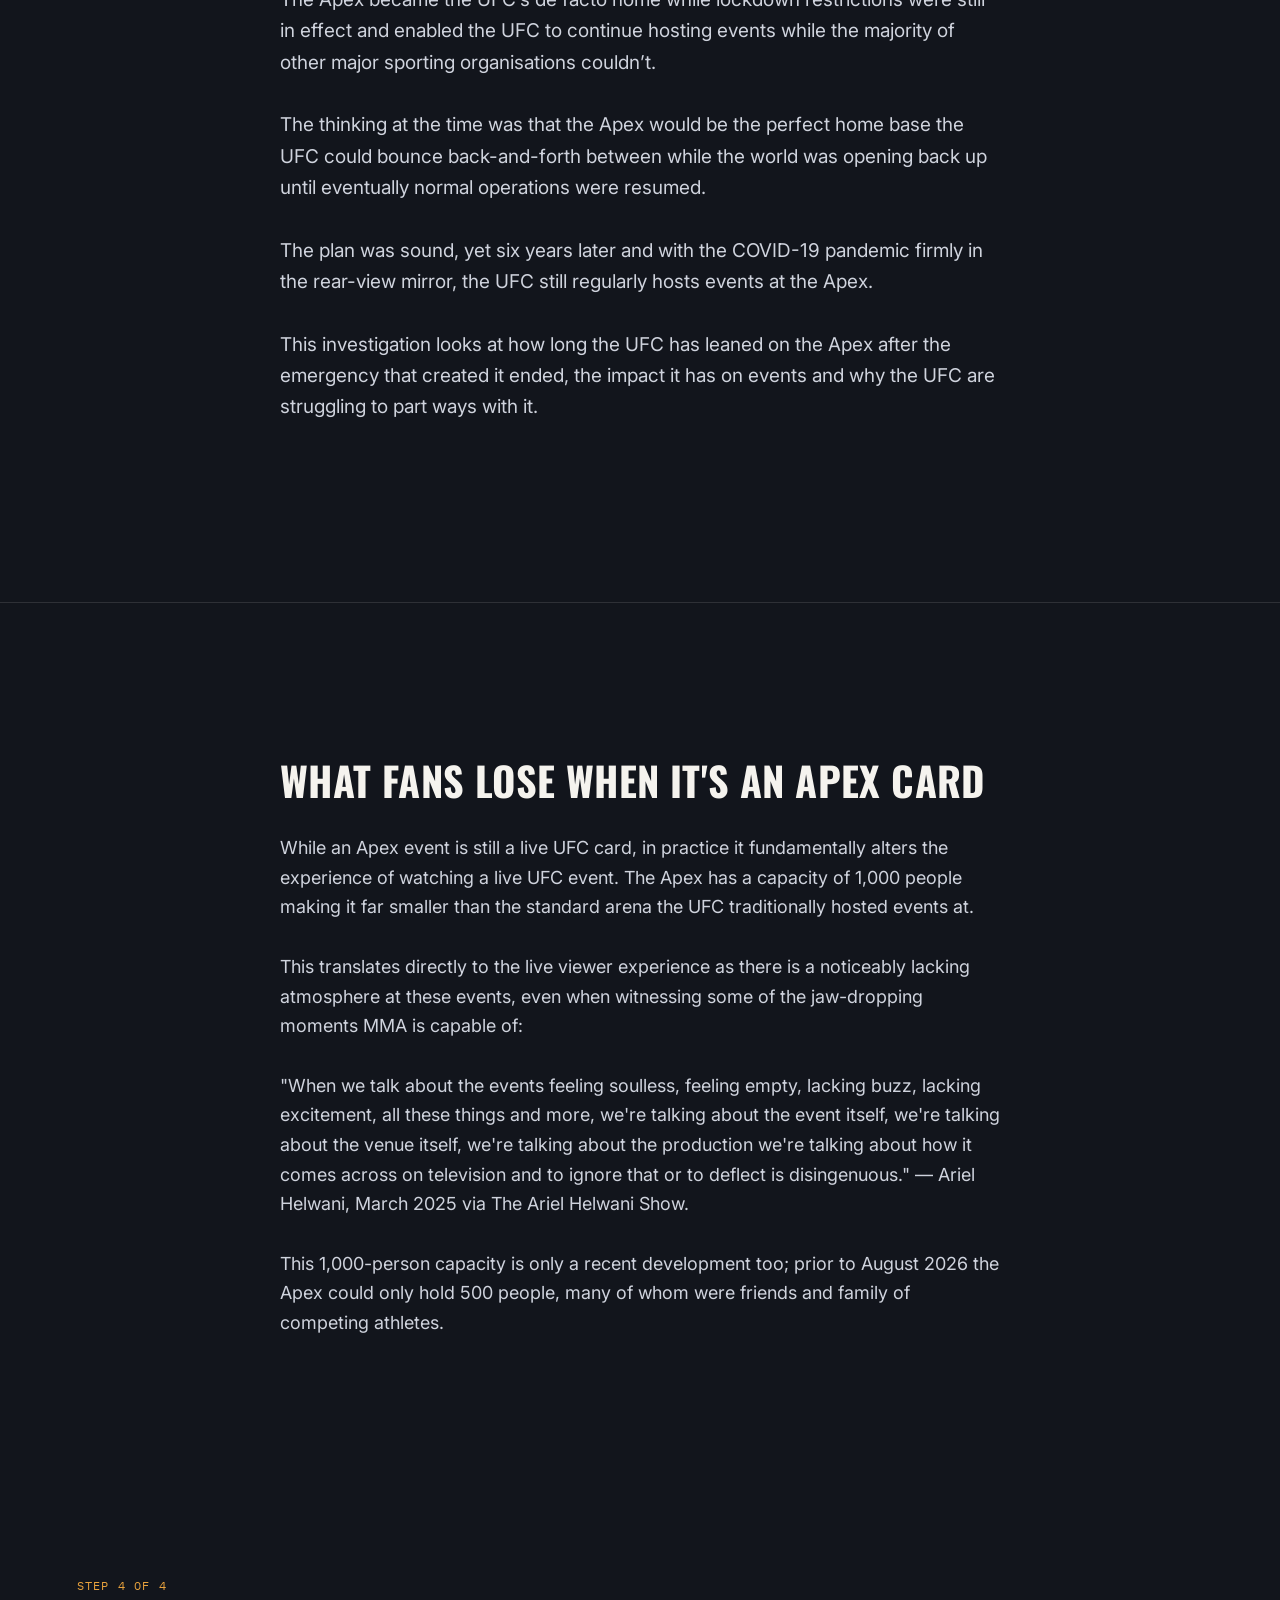
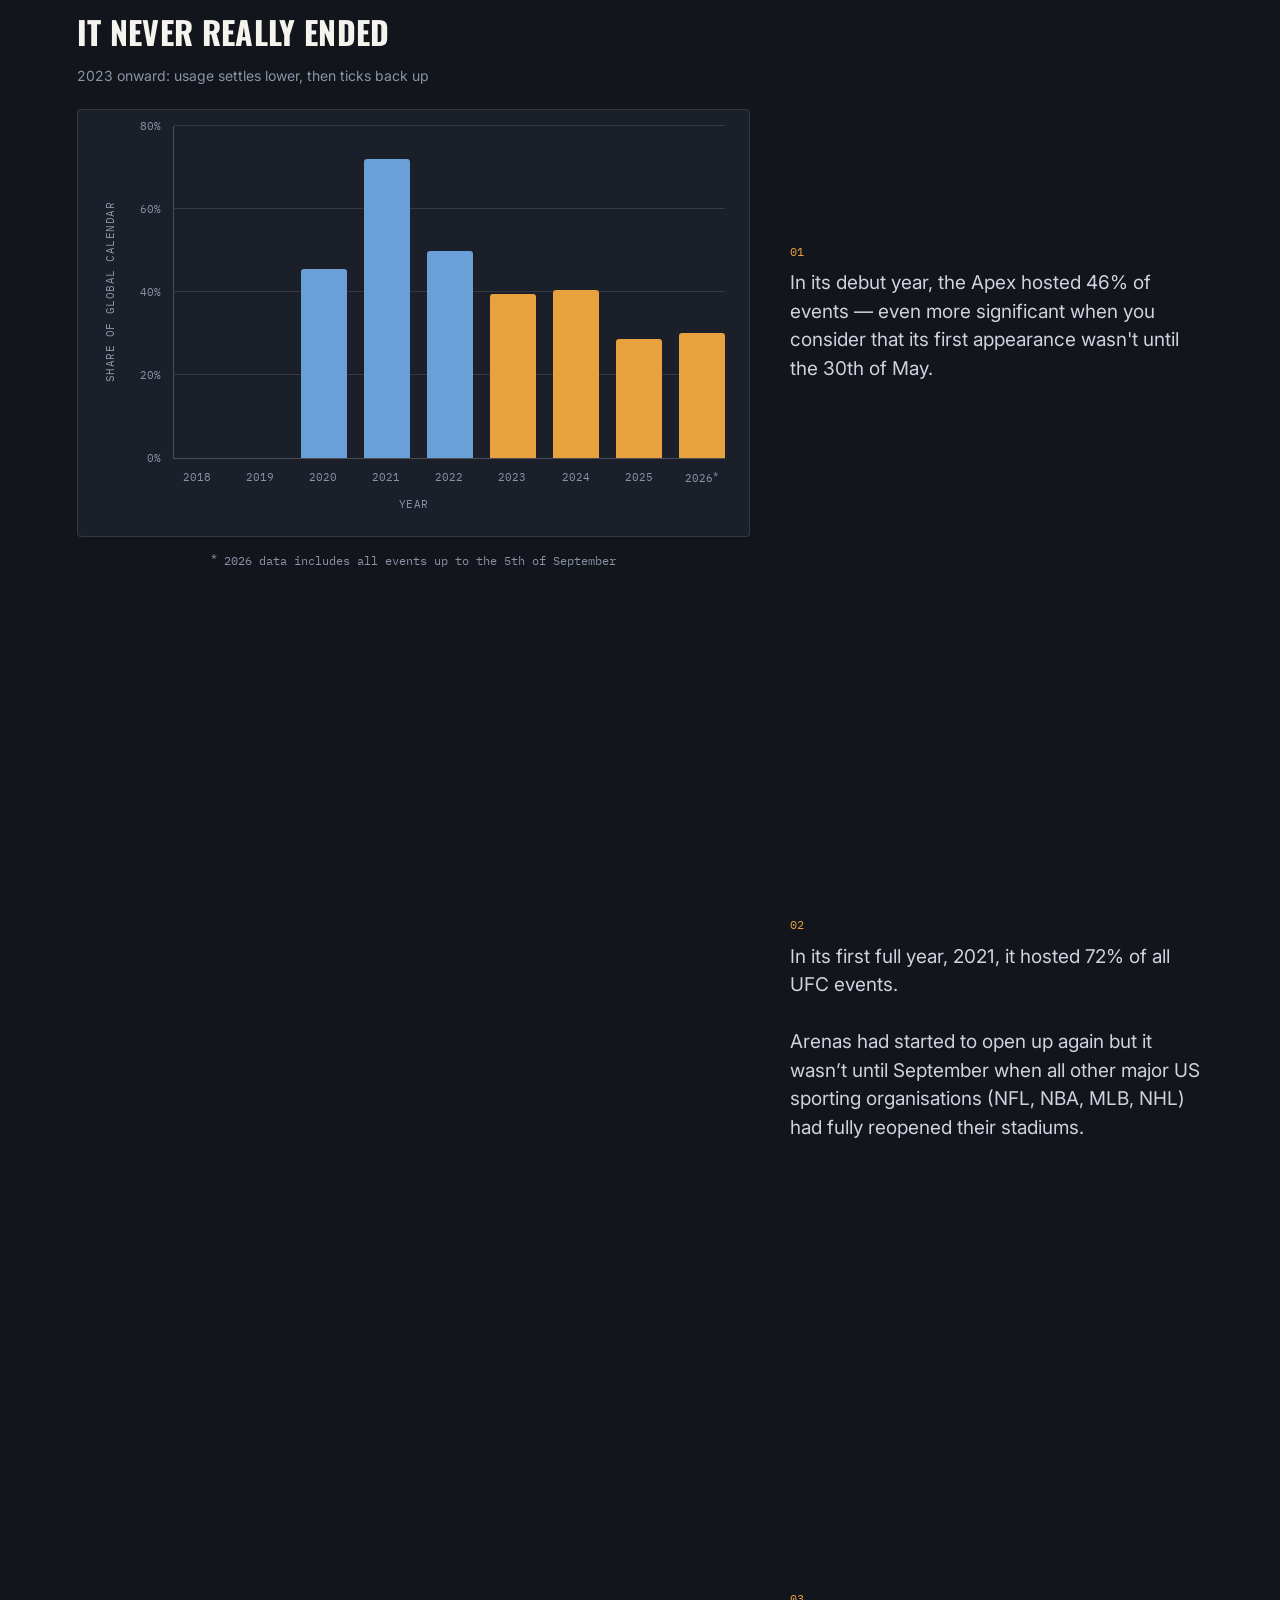
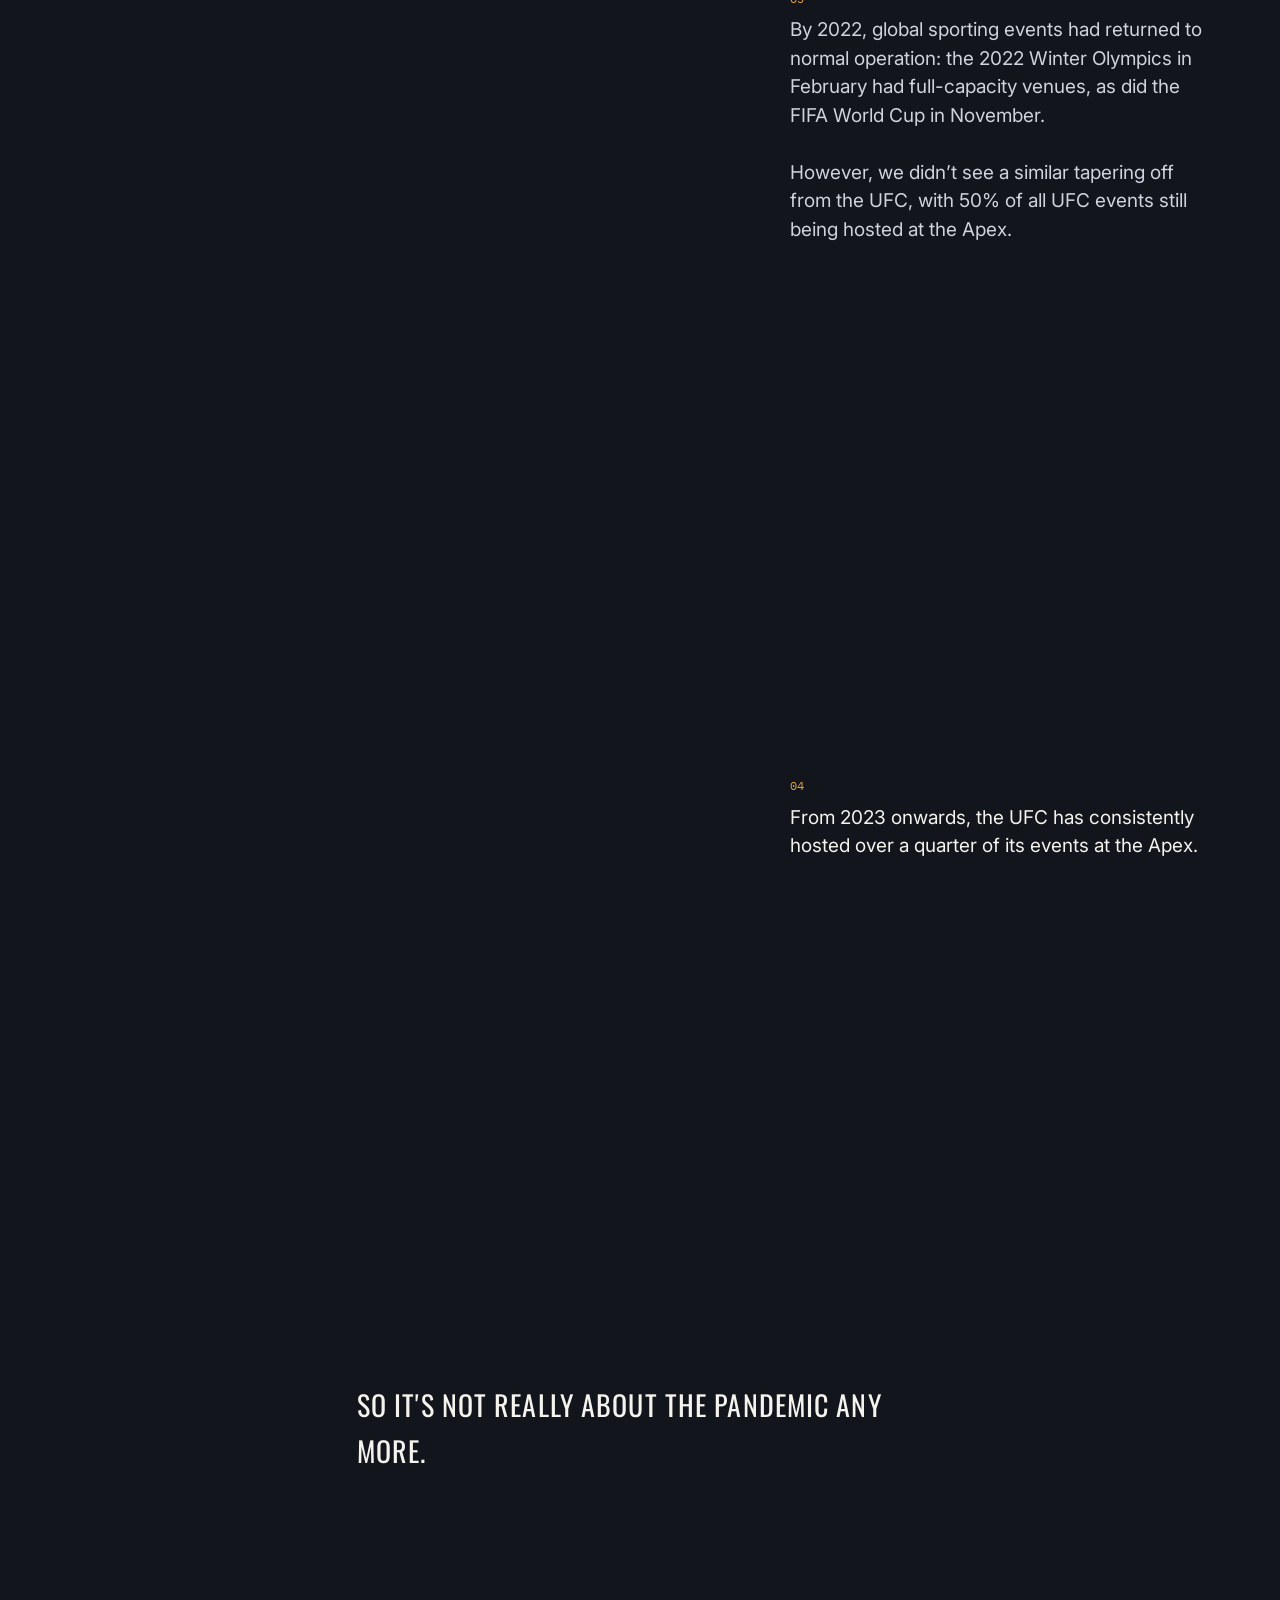
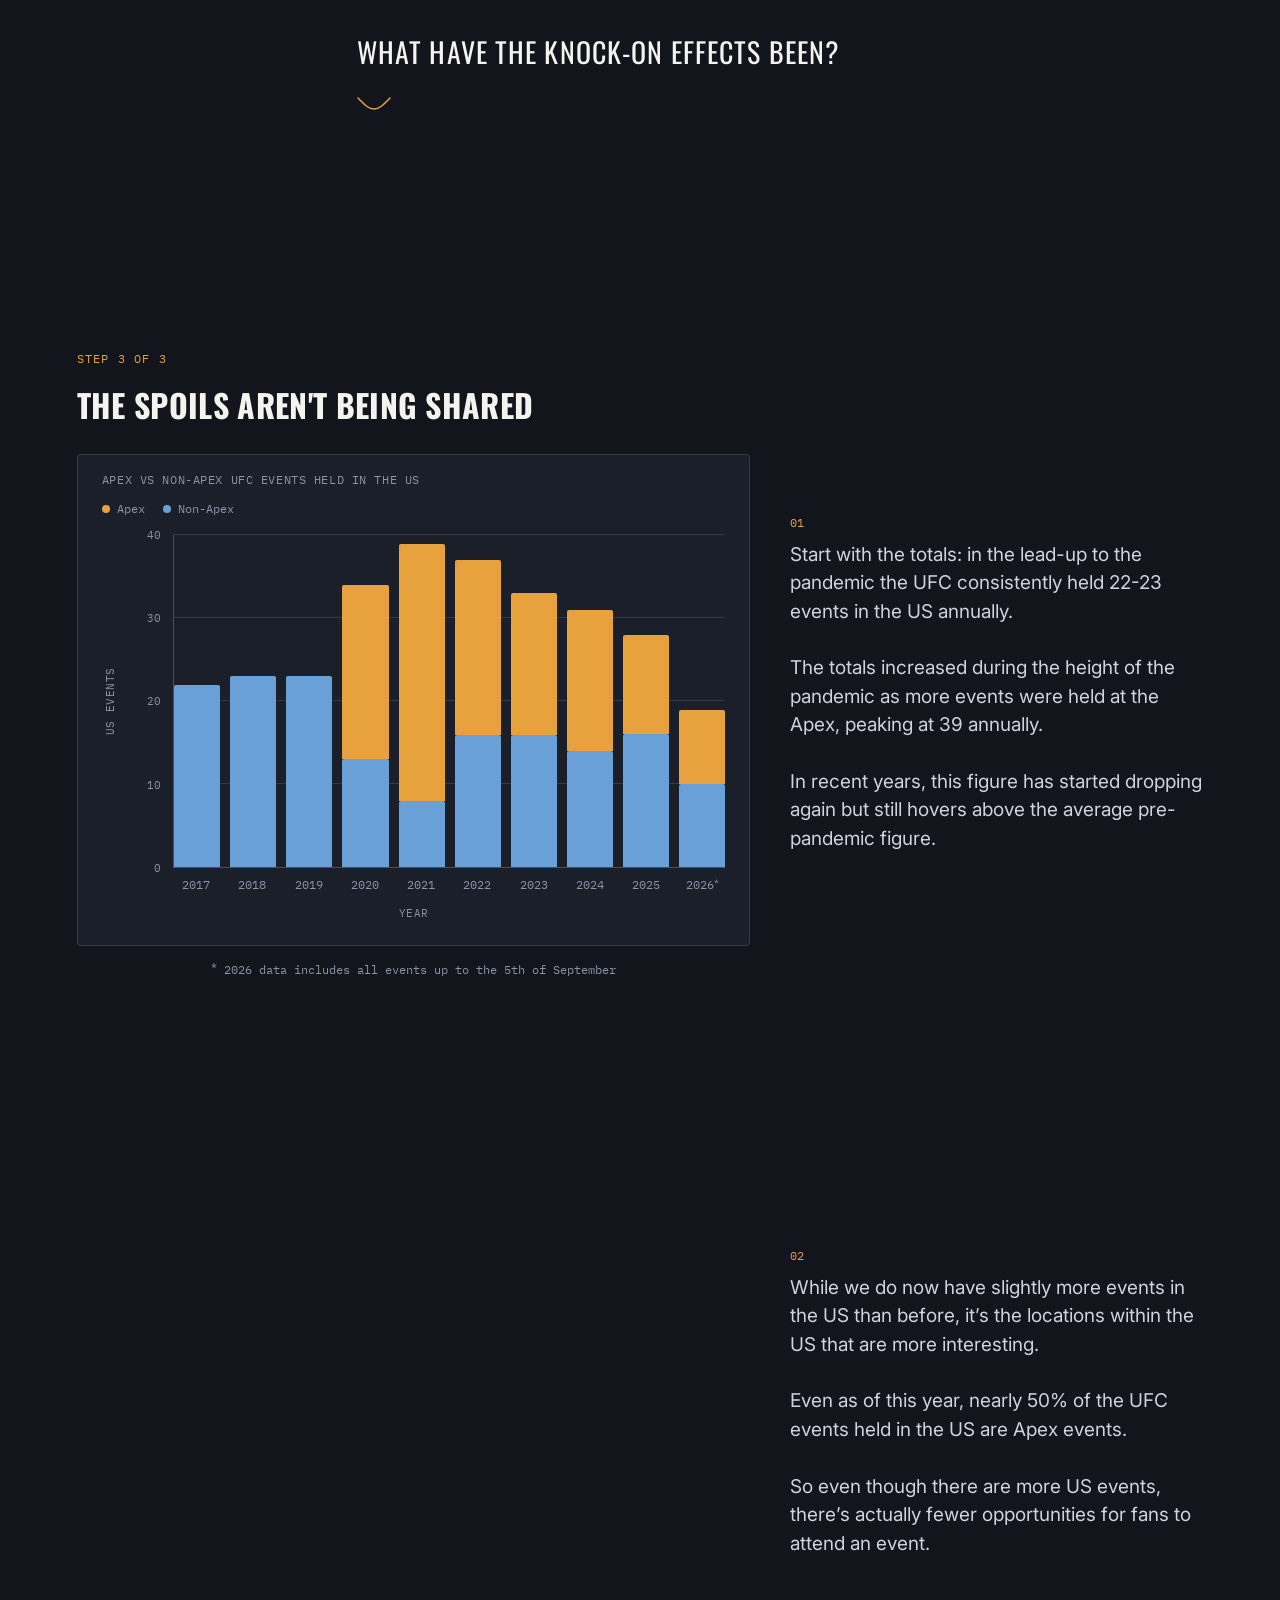
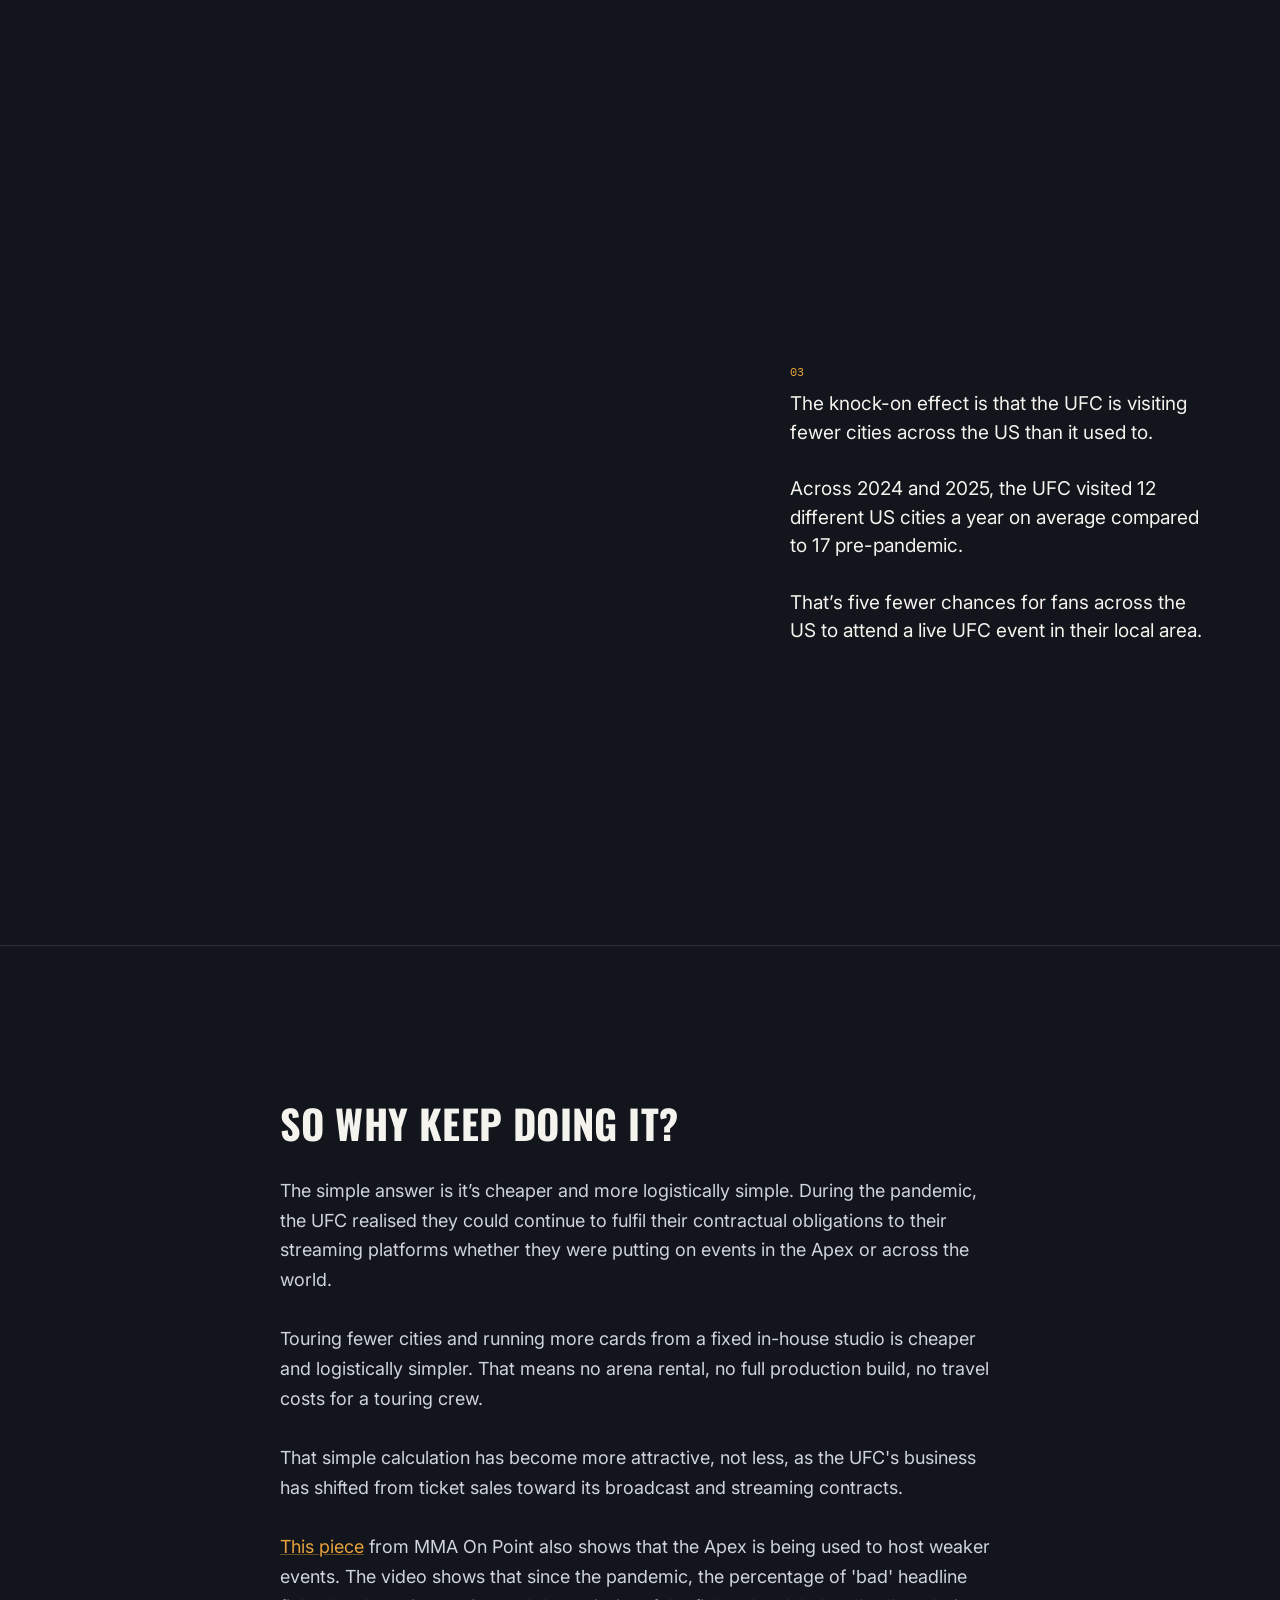
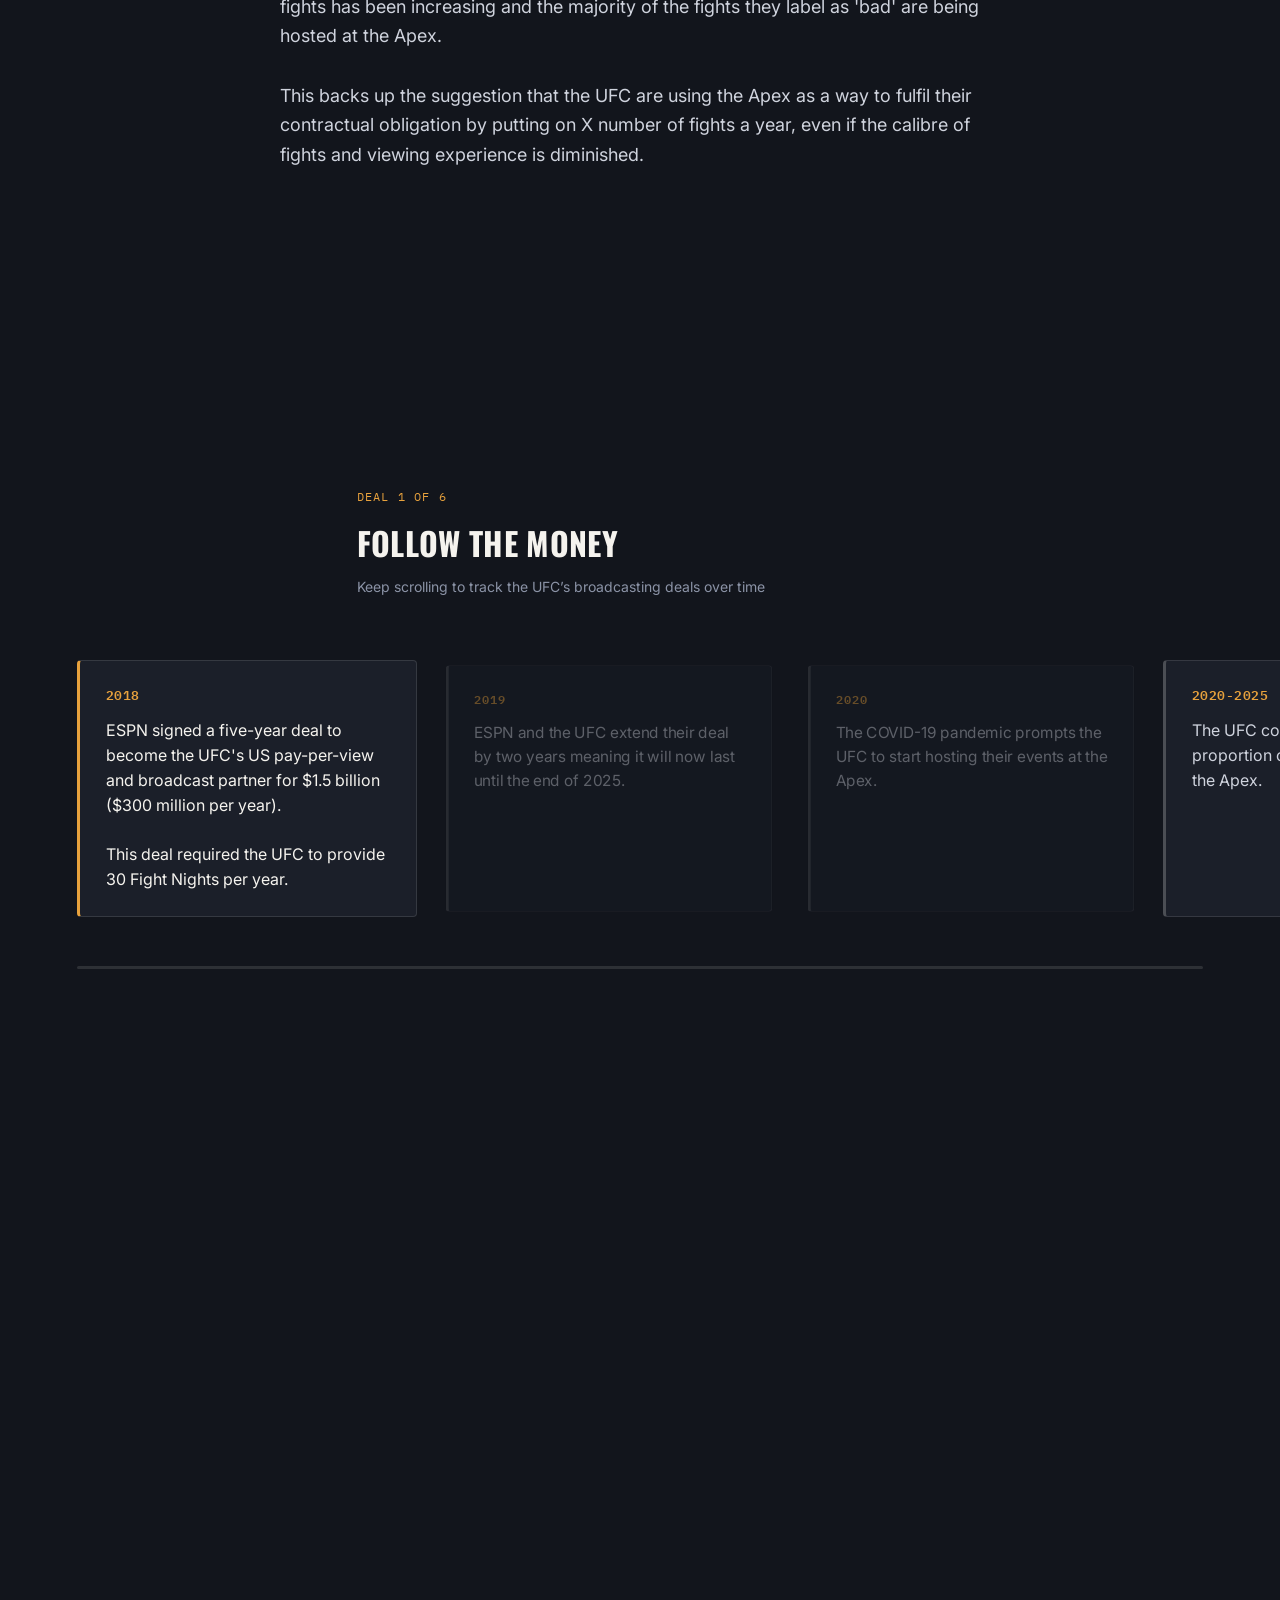
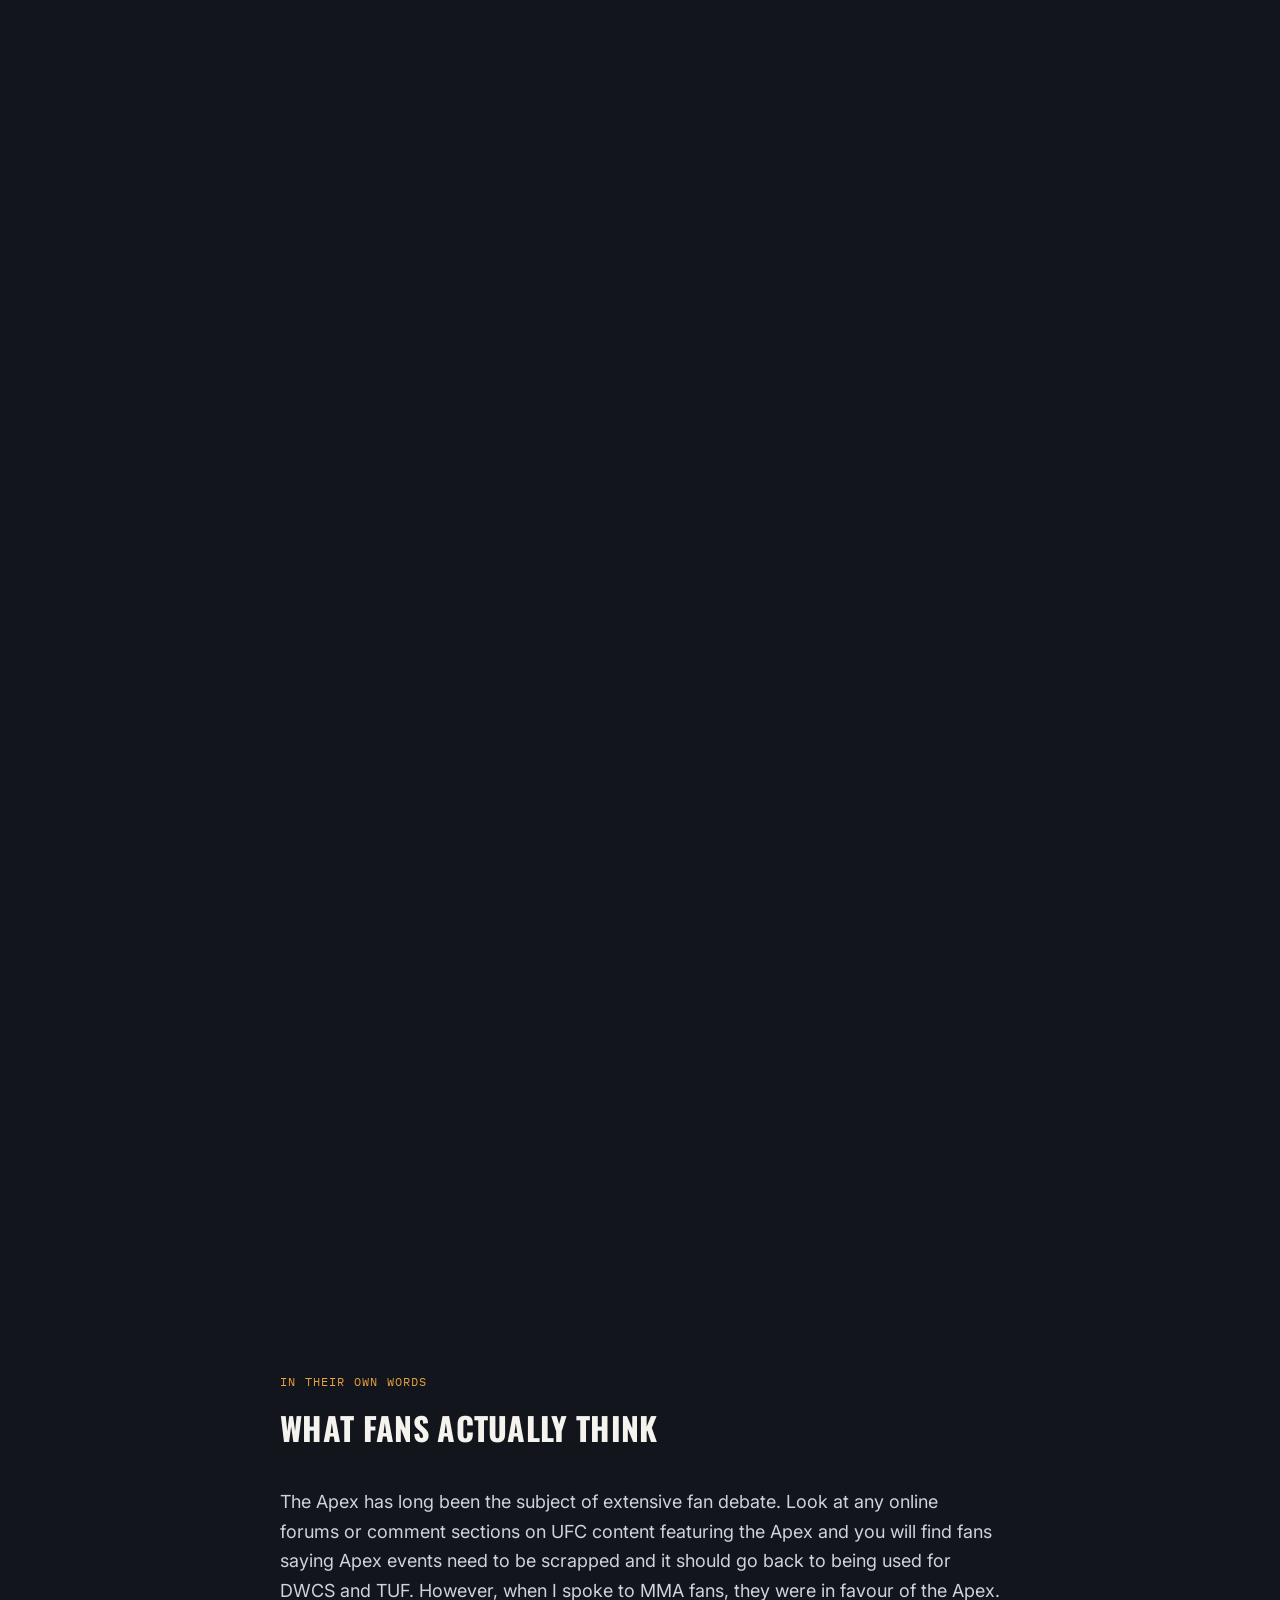
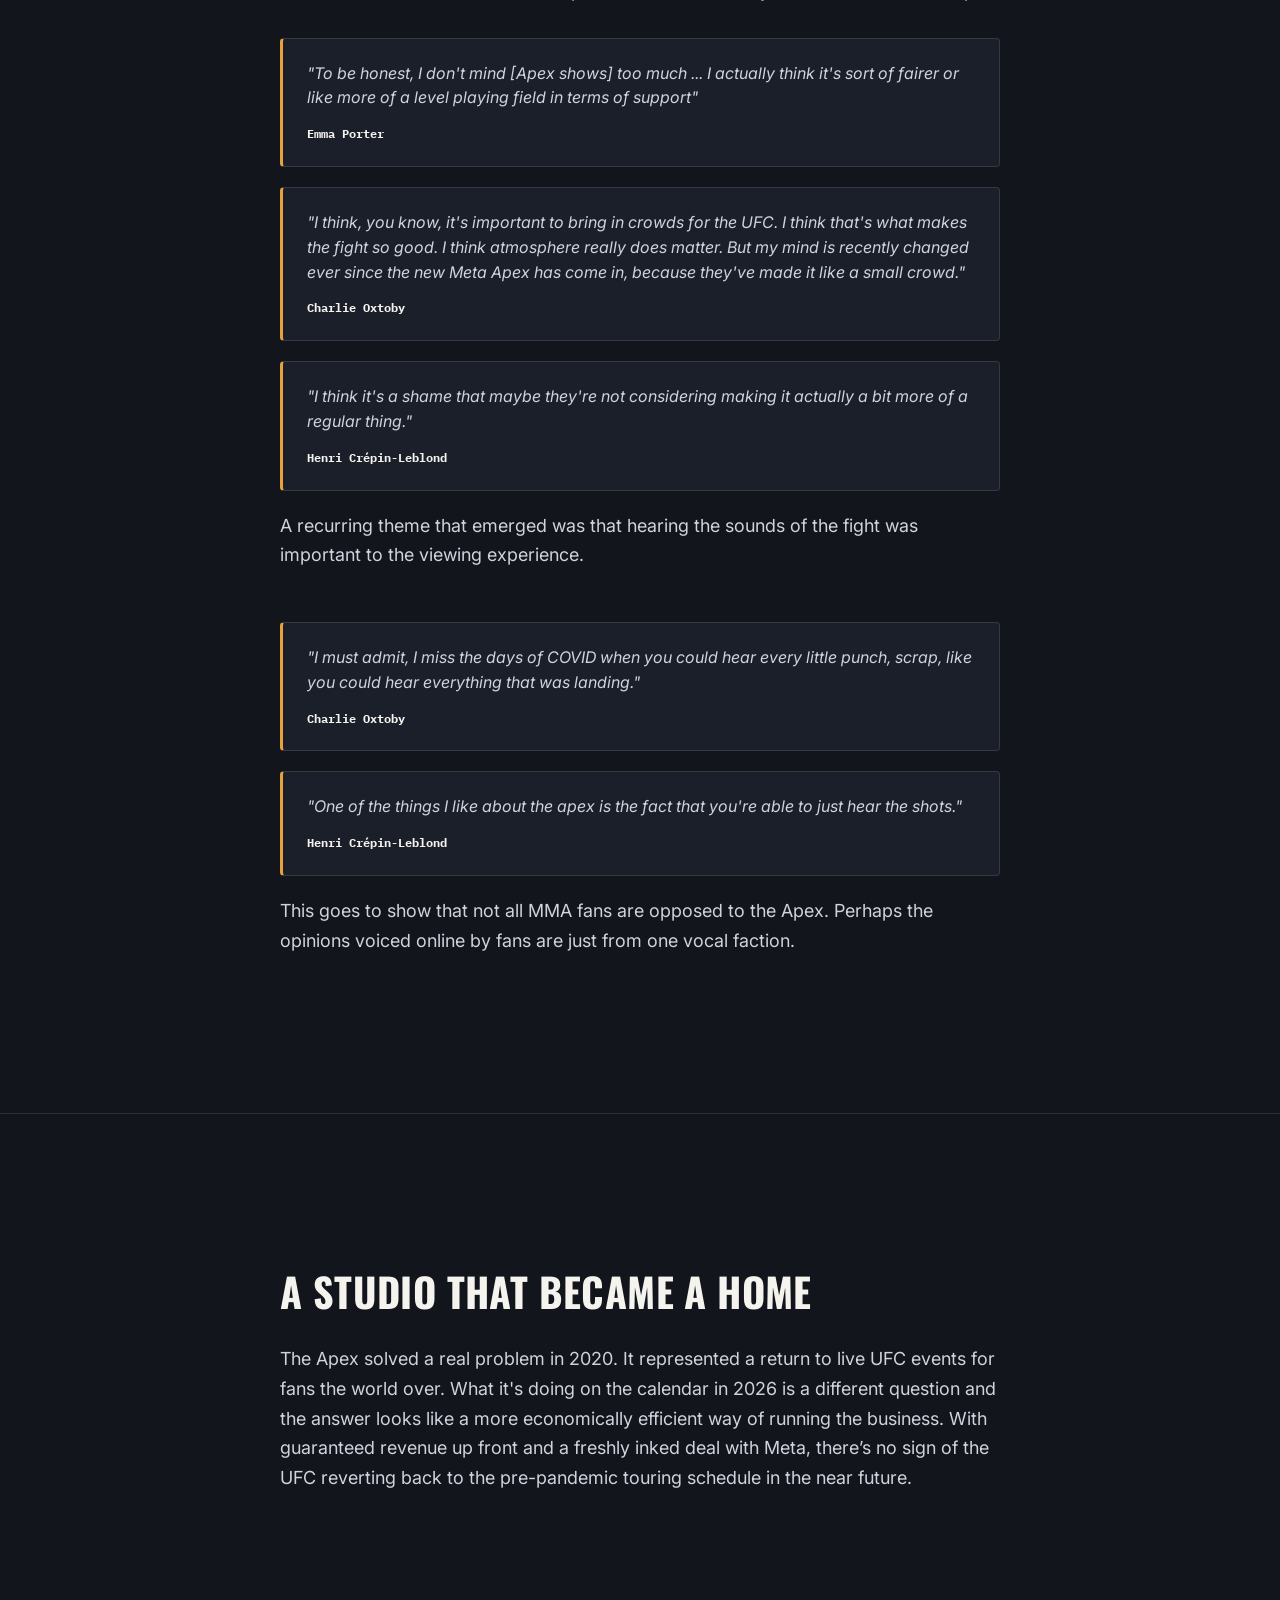
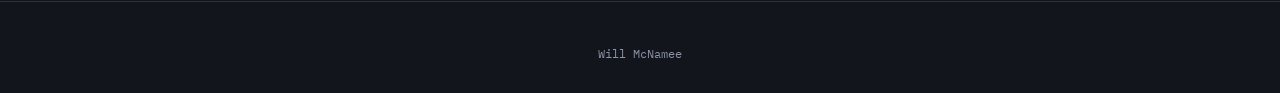
==== commit acc3510d: "More copy fixes" ====
--- a/Apex/index.html
+++ b/Apex/index.html
@@ -84,7 +84,7 @@
       The thinking at the time was that the Apex would be the perfect home base the UFC could bounce back-and-forth
       between while the world was opening back up until eventually normal operations were resumed.<br><br>
 
-      The plan was sound, however six years later and with the COVID-19 pandemic firmly in the rear-view mirror, the
+      The plan was sound, yet six years later and with the COVID-19 pandemic firmly in the rear-view mirror, the
       UFC still regularly hosts events at the Apex.<br><br>
 
       This investigation looks at how long the UFC has leaned on the Apex after the emergency that created it ended,
